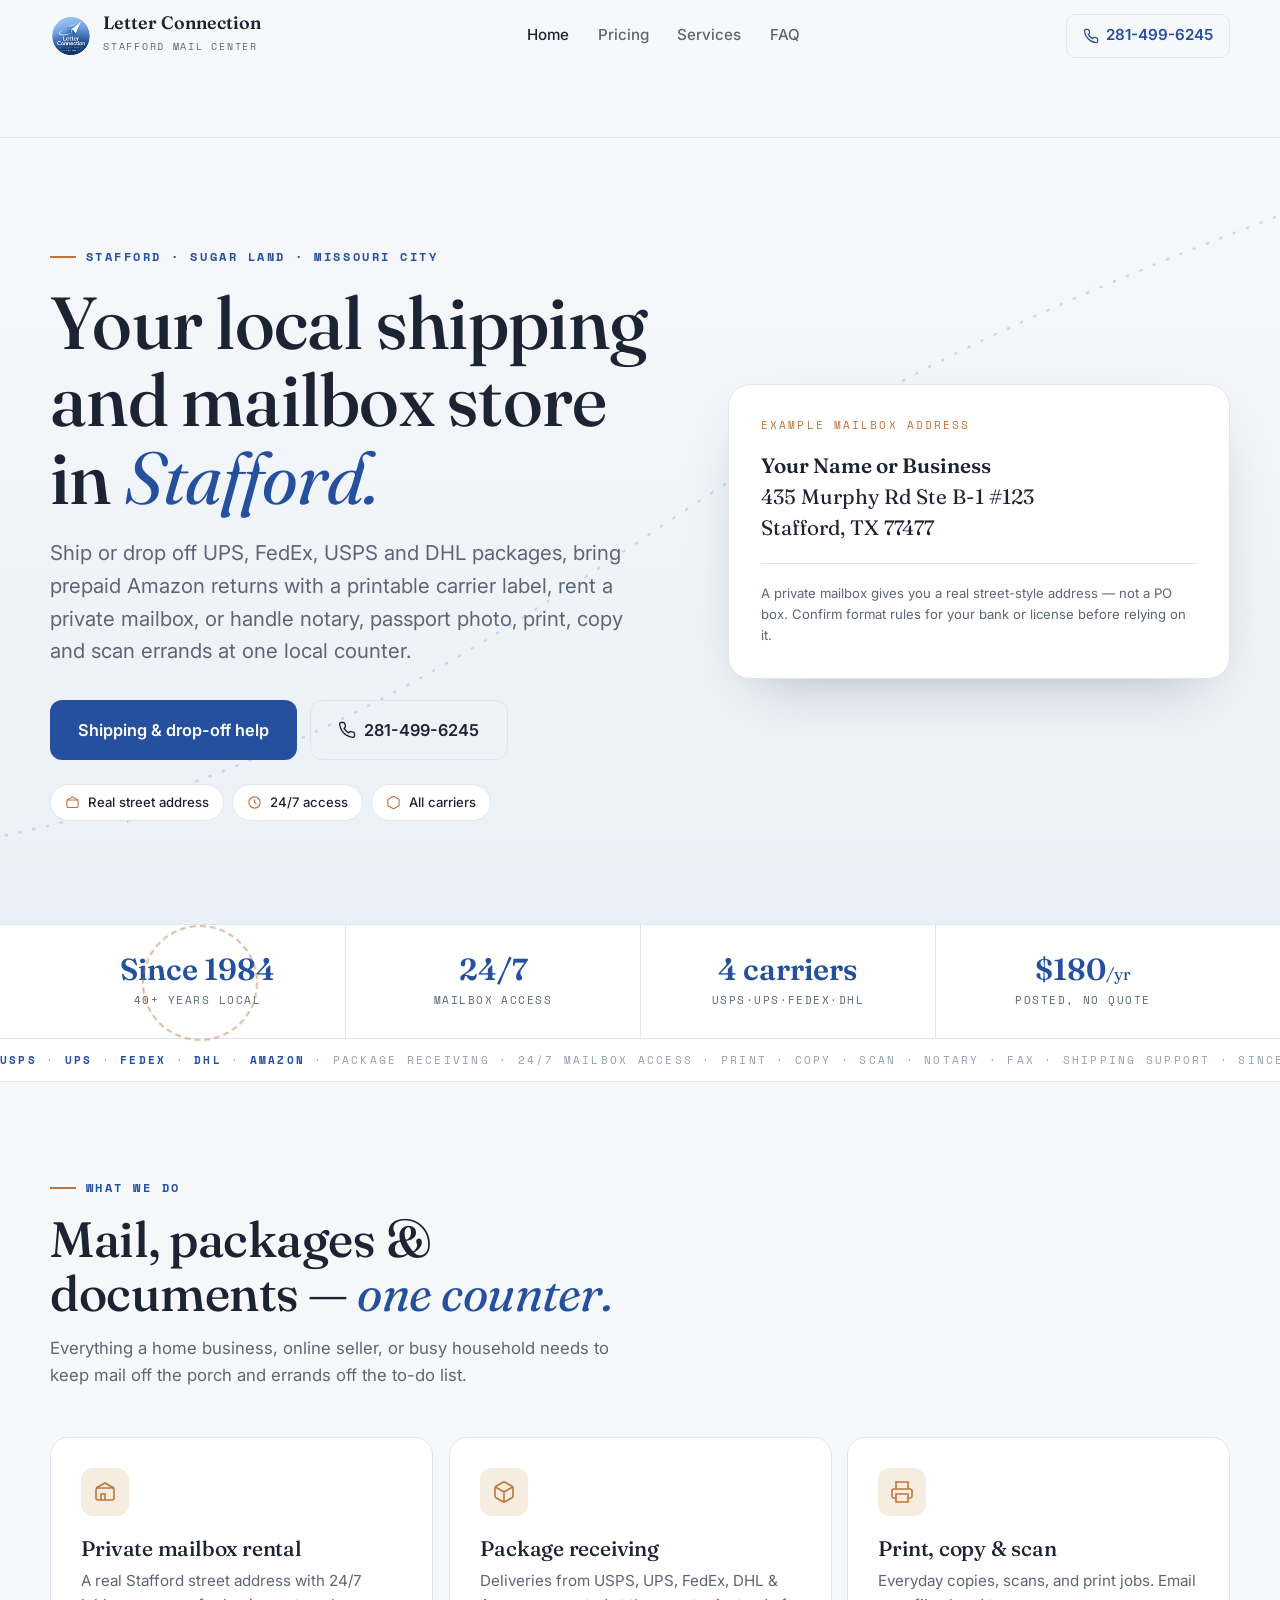
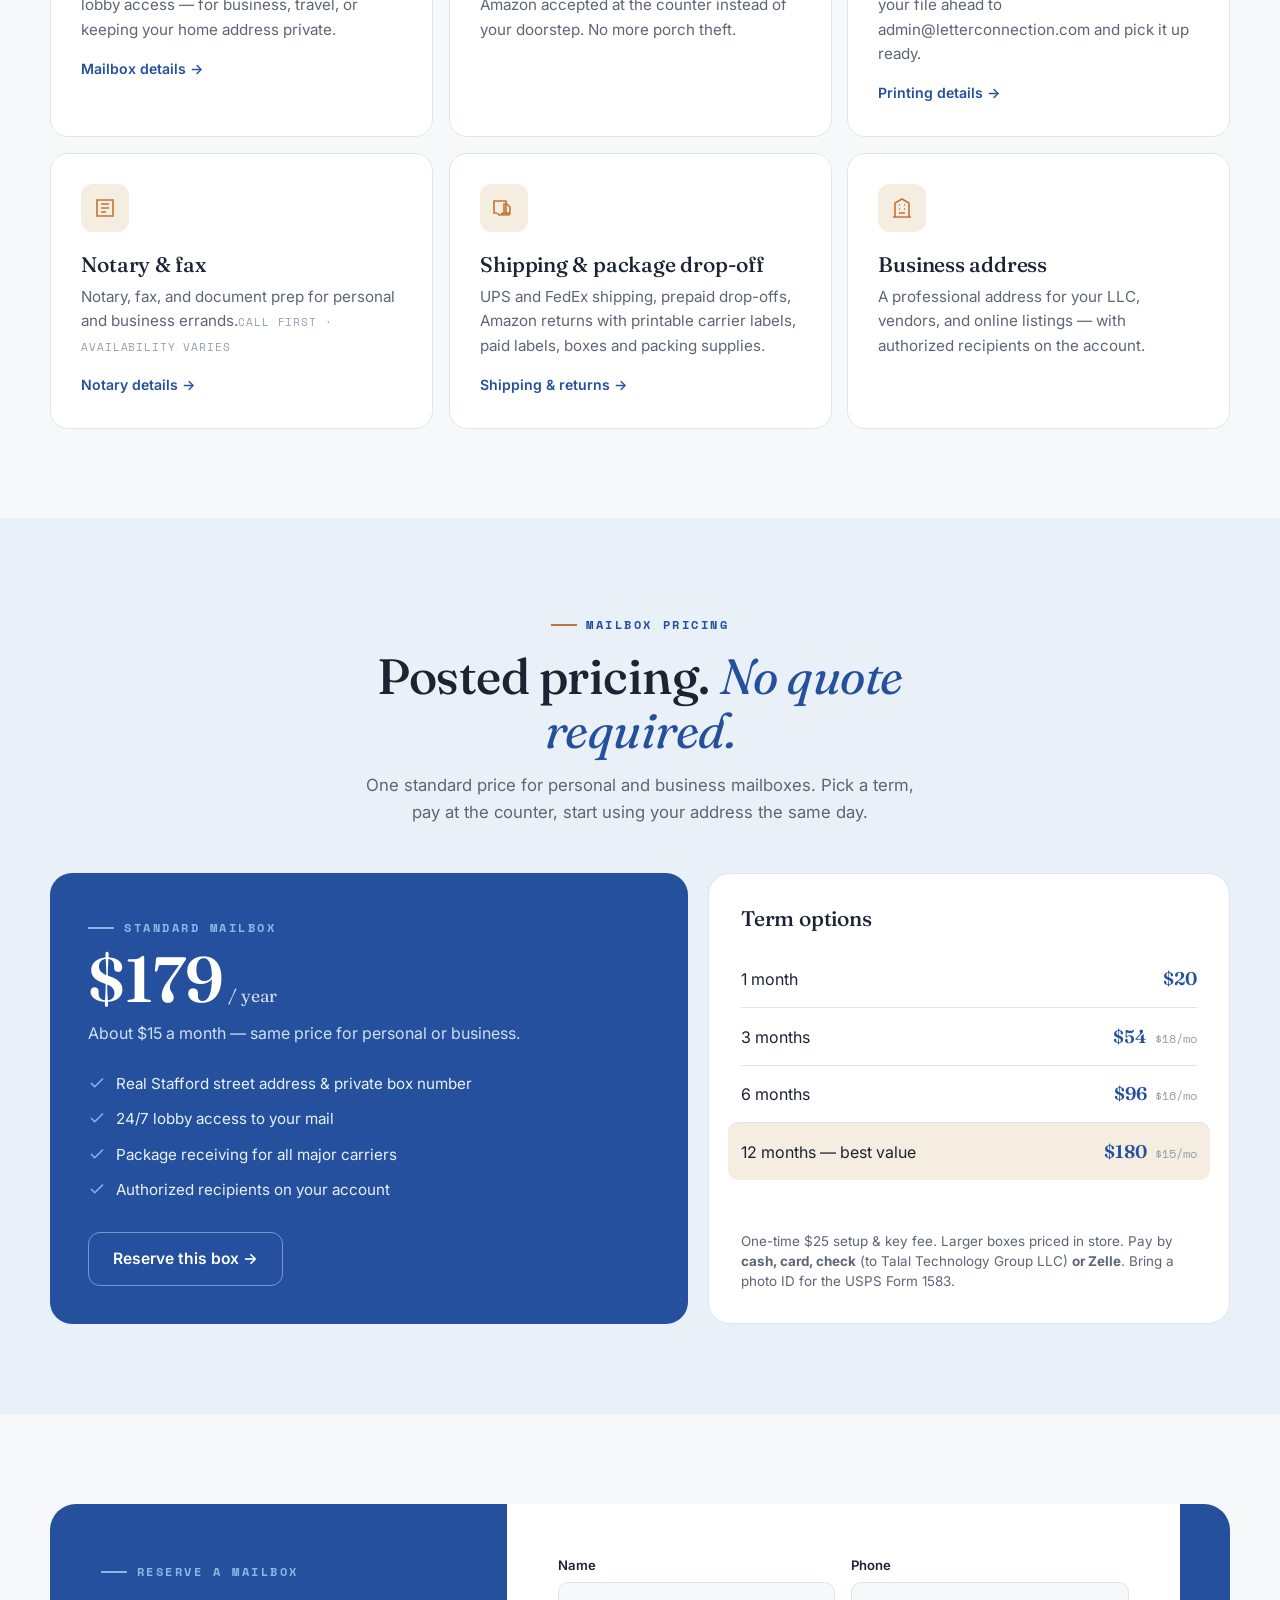
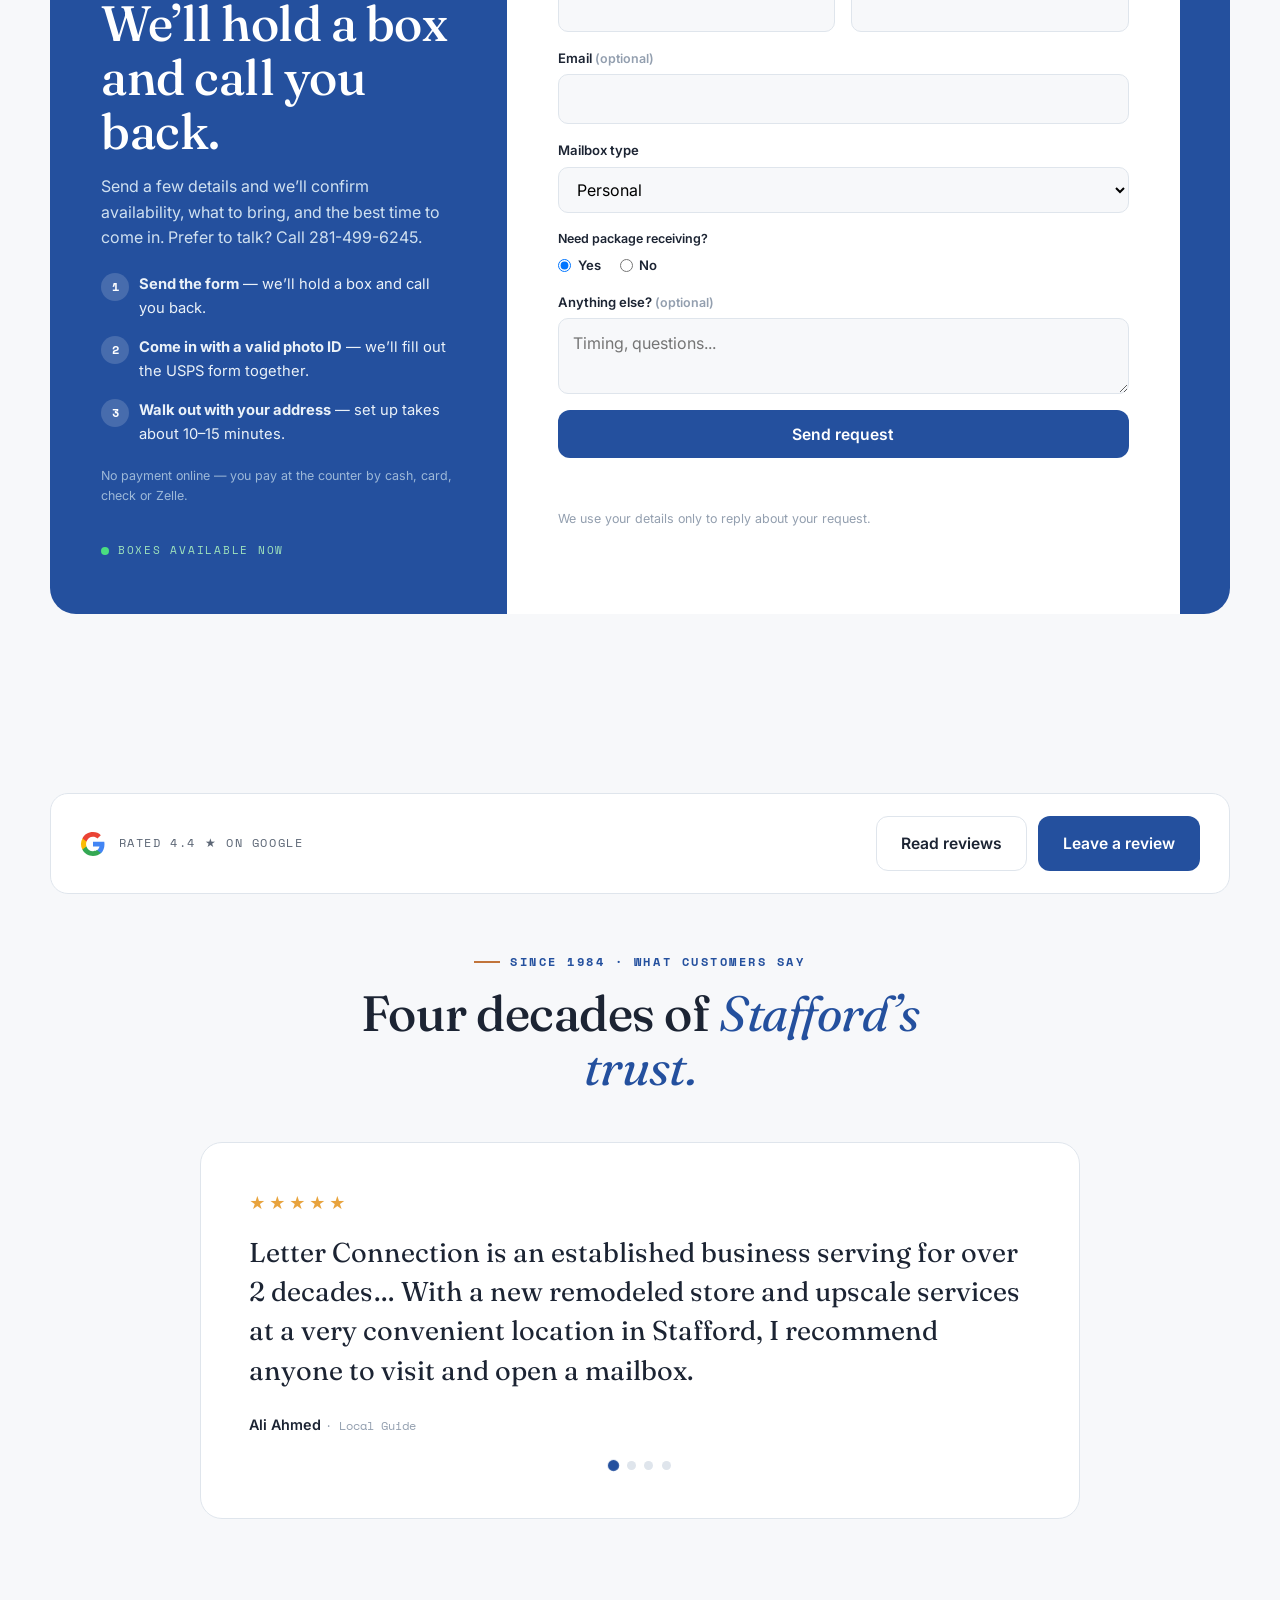
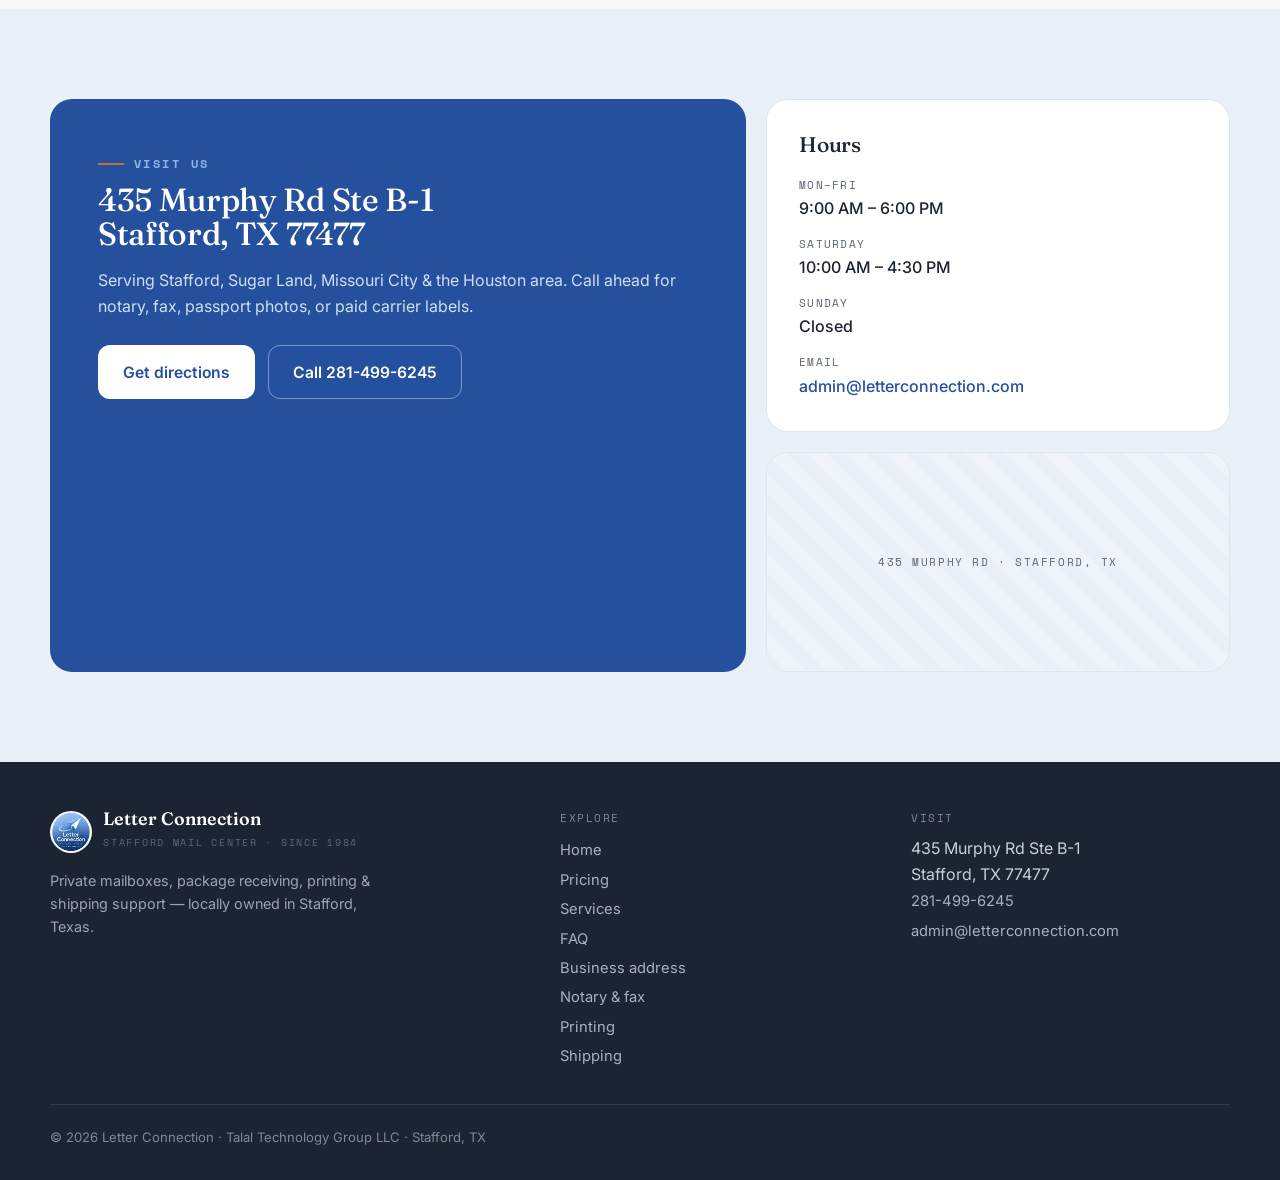
==== index.html @ abe0b429 "Remove storefront photo update at owner request" ====
<!doctype html>
<html lang="en">
<head>
<meta charset="utf-8">
<meta name="viewport" content="width=device-width,initial-scale=1">
<meta name="google-site-verification" content="2L6JPwQiYEAb0Hzy5OHV17wzpYh338WVy15S4_Crhyc">
<title>Shipping Store, Mailboxes, Notary &amp; Printing in Stafford, TX</title>
<meta name="description" content="Letter Connection is Stafford's local shipping and package drop-off store for UPS, FedEx, USPS and DHL, plus Amazon returns with carrier labels, mailboxes, notary, passport photos, printing, copying and scanning.">
<link rel="canonical" href="https://letterconnection.com/">
<link rel="icon" href="data:image/svg+xml,%3Csvg xmlns='http://www.w3.org/2000/svg' viewBox='0 0 48 48'%3E%3Crect width='48' height='48' rx='10' fill='%230F4C81'/%3E%3Cpath d='M12 25l24-9-9 20-4-9-11-2z' fill='%23fff'/%3E%3Cpath d='M23 27l13-11' stroke='%2399C6EB' stroke-width='2' fill='none'/%3E%3C/svg%3E">
<link rel="stylesheet" href="styles.css">
<link rel="stylesheet" href="anim.css">
<script type="application/ld+json">
{"@context":"https://schema.org","@type":"LocalBusiness","@id":"https://letterconnection.com/#business","name":"Letter Connection","alternateName":"Stafford Mail Center","description":"Local Stafford shipping and package drop-off store for UPS, FedEx, USPS and DHL, with prepaid Amazon returns that have carrier labels, private mailboxes, iPostal1, notary, passport photos, printing, copying, scanning and fax.","image":"https://letterconnection.com/assets/logo-badge.png","telephone":"+1-281-499-6245","email":"admin@letterconnection.com","priceRange":"$$","foundingDate":"1984","paymentAccepted":"Cash, Card, Check, Zelle","address":{"@type":"PostalAddress","streetAddress":"435 Murphy Rd Suite B-1","addressLocality":"Stafford","addressRegion":"TX","postalCode":"77477","addressCountry":"US"},"areaServed":["Stafford","Sugar Land","Missouri City","Meadows Place","Houston"],"url":"https://letterconnection.com/","openingHours":["Mo-Fr 09:00-18:00","Sa 10:00-16:30"],"hasMap":"https://www.google.com/maps?cid=6579108284754203653","sameAs":["https://www.google.com/maps?cid=6579108284754203653","https://locations.ups.com/us/en/tx/stafford/authorized-shipping-outlet-298289.html","https://www.yelp.com/biz/letter-connection-stafford-2","https://ipostal1.com/letterconnectiontx"],"knowsAbout":["UPS shipping and package drop-off","FedEx shipping and package drop-off","Amazon returns with printable carrier labels","USPS shipping services","DHL package drop-off","Private mailbox rental","iPostal1 digital mailbox","Notary public","Passport photos","Printing, copying and scanning"]}
</script>
</head>
<body>
<header class="site-head">
  <div class="wrap">
    <a class="brand" href="index.html" aria-label="Letter Connection home">
      <img class="brand-badge" src="assets/logo-badge-small.png" alt="Letter Connection logo">
      <span class="brand-txt"><strong>Letter Connection</strong><span>Stafford Mail Center</span></span>
    </a>
    <nav class="nav">
      <a href="index.html" aria-current="page">Home</a>
      <a href="pricing.html">Pricing</a>
      <a href="services.html">Services</a>
      <a href="faq.html">FAQ</a>
    </nav>
    <a class="head-cta" href="tel:+12814996245"><svg viewBox="0 0 24 24" width="16" height="16" fill="none" stroke="currentColor" stroke-width="1.9"><path d="M22 16.9v3a2 2 0 0 1-2.2 2 19.8 19.8 0 0 1-8.6-3 19.5 19.5 0 0 1-6-6 19.8 19.8 0 0 1-3-8.6A2 2 0 0 1 4.1 2h3a2 2 0 0 1 2 1.7c.1 1 .4 1.9.7 2.8a2 2 0 0 1-.5 2.1L8.1 9.9a16 16 0 0 0 6 6l1.3-1.3a2 2 0 0 1 2.1-.4c.9.3 1.8.6 2.8.7a2 2 0 0 1 1.7 2z"/></svg>281-499-6245</a>
    <button class="burger" aria-label="Menu" data-burger><svg viewBox="0 0 24 24" fill="none" stroke="currentColor" stroke-width="2"><path d="M3 6h18M3 12h18M3 18h18"/></svg></button>
  </div>
  <div class="wrap"><nav class="mnav" data-mnav><a href="index.html">Home</a><a href="pricing.html">Pricing</a><a href="services.html">Services</a><a href="faq.html">FAQ</a><a href="tel:+12814996245">Call 281-499-6245</a></nav></div>
</header>

<section class="hero">
  <div class="wrap">
    <div>
      <span class="eyebrow">Stafford · Sugar Land · Missouri City</span>
      <h1>Your local shipping and mailbox store in <em>Stafford.</em></h1>
      <p class="lead">Ship or drop off UPS, FedEx, USPS and DHL packages, bring prepaid Amazon returns with a printable carrier label, rent a private mailbox, or handle notary, passport photo, print, copy and scan errands at one local counter.</p>
      <div class="hero-actions">
        <a class="btn btn-primary btn-lg" href="shipping.html">Shipping &amp; drop-off help</a>
        <a class="btn btn-ghost btn-lg" href="tel:+12814996245">
          <svg viewBox="0 0 24 24" fill="none" stroke="currentColor" stroke-width="1.8"><path d="M22 16.9v3a2 2 0 0 1-2.2 2 19.8 19.8 0 0 1-8.6-3 19.5 19.5 0 0 1-6-6 19.8 19.8 0 0 1-3-8.6A2 2 0 0 1 4.1 2h3a2 2 0 0 1 2 1.7c.1 1 .4 1.9.7 2.8a2 2 0 0 1-.5 2.1L8.1 9.9a16 16 0 0 0 6 6l1.3-1.3a2 2 0 0 1 2.1-.4c.9.3 1.8.6 2.8.7a2 2 0 0 1 1.7 2z"/></svg>
          281-499-6245</a>
      </div>
      <div class="hero-badges">
        <span class="pill"><svg viewBox="0 0 24 24" fill="none" stroke="currentColor" stroke-width="1.8"><rect x="3" y="8" width="18" height="12" rx="2"/><path d="M3 8l9-5 9 5"/></svg>Real street address</span>
        <span class="pill"><svg viewBox="0 0 24 24" fill="none" stroke="currentColor" stroke-width="1.8"><circle cx="12" cy="12" r="9"/><path d="M12 7v5l3 2"/></svg>24/7 access</span>
        <span class="pill"><svg viewBox="0 0 24 24" fill="none" stroke="currentColor" stroke-width="1.8"><path d="M21 8v8a2 2 0 0 1-1 1.7l-7 4a2 2 0 0 1-2 0l-7-4A2 2 0 0 1 3 16V8a2 2 0 0 1 1-1.7l7-4a2 2 0 0 1 2 0l7 4A2 2 0 0 1 21 8z"/></svg>All carriers</span>
      </div>
    </div>
    <aside class="hero-card">
      <div class="tag">Example mailbox address</div>
      <p class="addr"><b>Your Name or Business</b><br>435 Murphy Rd Ste B-1 #123<br>Stafford, TX 77477</p>
      <p class="fine">A private mailbox gives you a real street-style address — not a PO box. Confirm format rules for your bank or license before relying on it.</p>
    </aside>
  </div>
</section>

<section class="stats">
  <div class="wrap">
    <div class="stat"><b>Since 1984</b><span>40+ years local</span></div>
    <div class="stat"><b>24/7</b><span>Mailbox access</span></div>
    <div class="stat"><b>4 carriers</b><span>USPS·UPS·FedEx·DHL</span></div>
    <div class="stat"><b>$180<small>/yr</small></b><span>Posted, no quote</span></div>
  </div>
</section>

<div class="ticker" aria-hidden="true">
  <div class="ticker-track">
    <span><b>USPS</b> · <b>UPS</b> · <b>FedEx</b> · <b>DHL</b> · <b>Amazon</b> · Package receiving · 24/7 mailbox access · Print · Copy · Scan · Notary · Fax · Shipping support · Since 1984 ·&nbsp;</span>
    <span><b>USPS</b> · <b>UPS</b> · <b>FedEx</b> · <b>DHL</b> · <b>Amazon</b> · Package receiving · 24/7 mailbox access · Print · Copy · Scan · Notary · Fax · Shipping support · Since 1984 ·&nbsp;</span>
    <span><b>USPS</b> · <b>UPS</b> · <b>FedEx</b> · <b>DHL</b> · <b>Amazon</b> · Package receiving · 24/7 mailbox access · Print · Copy · Scan · Notary · Fax · Shipping support · Since 1984 ·&nbsp;</span>
  </div>
</div>

<section class="section">
  <div class="wrap">
    <div class="sec-head">
      <span class="eyebrow">What we do</span>
      <h2>Mail, packages &amp; documents — <em>one counter.</em></h2>
      <p>Everything a home business, online seller, or busy household needs to keep mail off the porch and errands off the to-do list.</p>
    </div>
    <div class="grid g3">
      <article class="card">
        <div class="ico"><svg viewBox="0 0 24 24" fill="none" stroke="currentColor"><rect x="3" y="8" width="18" height="12" rx="2"/><path d="M3 8l9-5 9 5M8 20v-6h4v6"/></svg></div>
        <h3>Private mailbox rental</h3><p>A real Stafford street address with 24/7 lobby access — for business, travel, or keeping your home address private.</p><a class="card-more" href="business-address.html">Mailbox details →</a>
      </article>
      <article class="card">
        <div class="ico"><svg viewBox="0 0 24 24" fill="none" stroke="currentColor"><path d="M21 8v8a2 2 0 0 1-1 1.7l-7 4a2 2 0 0 1-2 0l-7-4A2 2 0 0 1 3 16V8a2 2 0 0 1 1-1.7l7-4a2 2 0 0 1 2 0l7 4A2 2 0 0 1 21 8zM3.3 7 12 12l8.7-5M12 22V12"/></svg></div>
        <h3>Package receiving</h3><p>Deliveries from USPS, UPS, FedEx, DHL &amp; Amazon accepted at the counter instead of your doorstep. No more porch theft.</p>
      </article>
      <article class="card">
        <div class="ico"><svg viewBox="0 0 24 24" fill="none" stroke="currentColor"><path d="M6 9V2h12v7M6 18H4a2 2 0 0 1-2-2v-5a2 2 0 0 1 2-2h16a2 2 0 0 1 2 2v5a2 2 0 0 1-2 2h-2M6 14h12v8H6z"/></svg></div>
        <h3>Print, copy &amp; scan</h3><p>Everyday copies, scans, and print jobs. Email your file ahead to admin@letterconnection.com and pick it up ready.</p><a class="card-more" href="printing.html">Printing details →</a>
      </article>
      <article class="card">
        <div class="ico"><svg viewBox="0 0 24 24" fill="none" stroke="currentColor"><path d="M4 4h16v16H4zM8 8h8M8 12h8M8 16h5"/></svg></div>
        <h3>Notary &amp; fax</h3><p>Notary, fax, and document prep for personal and business errands.<span class="note">Call first · availability varies</span></p><a class="card-more" href="notary.html">Notary details →</a>
      </article>
      <article class="card">
        <div class="ico"><svg viewBox="0 0 24 24" fill="none" stroke="currentColor"><path d="M10 17h4V5H2v12h3m5 0a2 2 0 1 1-4 0m4 0a2 2 0 1 0 4 0m0 0h2a2 2 0 0 0 2-2v-4l-3-3h-3v9M18 17a2 2 0 1 1-4 0"/></svg></div>
        <h3>Shipping &amp; package drop-off</h3><p>UPS and FedEx shipping, prepaid drop-offs, Amazon returns with printable carrier labels, paid labels, boxes and packing supplies.</p><a class="card-more" href="shipping.html">Shipping &amp; returns →</a>
      </article>
      <article class="card">
        <div class="ico"><svg viewBox="0 0 24 24" fill="none" stroke="currentColor"><path d="M3 21h18M5 21V7l7-4 7 4v14M9 9h1m4 0h1M9 13h1m4 0h1M9 17h6"/></svg></div>
        <h3>Business address</h3><p>A professional address for your LLC, vendors, and online listings — with authorized recipients on the account.</p>
      </article>
    </div>
  </div>
</section>

<section class="section" style="background:var(--sand)">
  <div class="wrap">
    <div class="sec-head center">
      <span class="eyebrow">Mailbox pricing</span>
      <h2>Posted pricing. <em>No quote required.</em></h2>
      <p>One standard price for personal and business mailboxes. Pick a term, pay at the counter, start using your address the same day.</p>
    </div>
    <div class="price-wrap">
      <div class="price-card">
        <span class="eyebrow">Standard mailbox</span>
        <div class="price-big">$180<small> / year</small></div>
        <p class="price-sub">About $15 a month — same price for personal or business.</p>
        <ul class="price-list">
          <li><svg viewBox="0 0 24 24" fill="none" stroke="currentColor" stroke-width="2"><path d="M20 6 9 17l-5-5"/></svg>Real Stafford street address &amp; private box number</li>
          <li><svg viewBox="0 0 24 24" fill="none" stroke="currentColor" stroke-width="2"><path d="M20 6 9 17l-5-5"/></svg>24/7 lobby access to your mail</li>
          <li><svg viewBox="0 0 24 24" fill="none" stroke="currentColor" stroke-width="2"><path d="M20 6 9 17l-5-5"/></svg>Package receiving for all major carriers</li>
          <li><svg viewBox="0 0 24 24" fill="none" stroke="currentColor" stroke-width="2"><path d="M20 6 9 17l-5-5"/></svg>Authorized recipients on your account</li>
        </ul>
        <a class="btn btn-ghost" style="border-color:rgba(255,255,255,.4);color:#fff" href="#reserve">Reserve this box →</a>
      </div>
      <div class="terms">
        <h3>Term options</h3>
        <div class="term-row"><span>1 month</span><span><span class="amt">$20</span></span></div>
        <div class="term-row"><span>3 months</span><span><span class="amt">$54</span><span class="mo">$18/mo</span></span></div>
        <div class="term-row"><span>6 months</span><span><span class="amt">$96</span><span class="mo">$16/mo</span></span></div>
        <div class="term-row"><span>12 months — best value</span><span><span class="amt">$180</span><span class="mo">$15/mo</span></span></div>
        <p class="term-note">One-time $25 setup &amp; key fee. Larger boxes priced in store. Pay by <b>cash, card, check</b> (to Talal Technology Group LLC) <b>or Zelle</b>. Bring a photo ID for the USPS Form 1583.</p>
      </div>
    </div>
  </div>
</section>

<section class="section" id="reserve">
  <div class="wrap">
    <div class="reserve">
      <div class="reserve-info">
        <span class="eyebrow">Reserve a mailbox</span>
        <h2>We&rsquo;ll hold a box and call you back.</h2>
        <p>Send a few details and we&rsquo;ll confirm availability, what to bring, and the best time to come in. Prefer to talk? Call 281-499-6245.</p>
        <ol class="steps">
          <li><span><b>Send the form</b> — we&rsquo;ll hold a box and call you back.</span></li>
          <li><span><b>Come in with a valid photo ID</b> — we&rsquo;ll fill out the USPS form together.</span></li>
          <li><span><b>Walk out with your address</b> — set up takes about 10–15 minutes.</span></li>
        </ol>
        <p class="fine" style="margin-top:1.2rem;color:#9db8d8">No payment online — you pay at the counter by cash, card, check or Zelle.</p>
        <span class="avail"><i></i>Boxes available now</span>
      </div>
      <form class="reserve-form" action="https://api.web3forms.com/submit" method="POST" data-form>
        <input type="hidden" name="access_key" value="75aa2198-6d1e-4782-9a56-506299caa8a6">
        <input type="hidden" name="subject" value="New mailbox lead — letterconnection.com">
        <input type="hidden" name="from_name" value="Letter Connection website">
        <input type="checkbox" name="botcheck" class="hp" tabindex="-1" autocomplete="off">
        <div class="row2">
          <div class="field"><label for="n">Name</label><input id="n" name="name" required autocomplete="name"></div>
          <div class="field"><label for="p">Phone</label><input id="p" name="phone" type="tel" required autocomplete="tel"></div>
        </div>
        <div class="field"><label for="e">Email <span class="fine">(optional)</span></label><input id="e" name="email" type="email" autocomplete="email"></div>
        <div class="field"><label for="mt">Mailbox type</label><select id="mt" name="mailbox_type"><option>Personal</option><option>Business</option><option>Not sure yet</option></select></div>
        <div class="field"><span class="fine" style="font-weight:600;color:var(--ink)">Need package receiving?</span>
          <div class="radio-row"><label><input type="radio" name="package_receiving" value="Yes" checked> Yes</label><label><input type="radio" name="package_receiving" value="No"> No</label></div></div>
        <div class="field"><label for="m">Anything else? <span class="fine">(optional)</span></label><textarea id="m" name="message" rows="2" placeholder="Timing, questions..."></textarea></div>
        <button class="btn btn-primary" type="submit">Send request</button>
        <p class="form-status" data-status role="status" aria-live="polite"></p>
        <p class="fine">We use your details only to reply about your request.</p>
      </form>
    </div>
  </div>
</section>

<section class="section">
  <div class="wrap">
    <div class="rband">
      <div class="g"><svg viewBox="0 0 24 24" width="26" height="26"><path fill="#4285F4" d="M22.6 12.2c0-.8-.1-1.6-.2-2.3H12v4.4h6c-.3 1.4-1 2.6-2.3 3.4v2.8h3.7c2.1-2 3.2-4.9 3.2-8.3z"/><path fill="#34A853" d="M12 23c3 0 5.5-1 7.3-2.7l-3.7-2.8c-1 .7-2.3 1.1-3.6 1.1-2.8 0-5.1-1.9-6-4.4H2.2v2.9C4 20.9 7.7 23 12 23z"/><path fill="#FBBC05" d="M6 14.2a6.6 6.6 0 0 1 0-4.4V6.9H2.2a11 11 0 0 0 0 10.2L6 14.2z"/><path fill="#EA4335" d="M12 5.4c1.6 0 3 .5 4.1 1.6l3.1-3.1C17.5 2.1 15 1 12 1 7.7 1 4 3.1 2.2 6.9L6 9.8c.9-2.5 3.2-4.4 6-4.4z"/></svg><span class="glabel">Rated 4.4 ★ on Google</span></div>
      <div class="acts"><a class="btn btn-ghost" href="https://www.google.com/maps?cid=6579108284754203653" target="_blank" rel="noopener">Read reviews</a><a class="btn btn-primary" href="https://g.page/r/CQWUmpsgsE1bEBM/review" target="_blank" rel="noopener">Leave a review</a></div>
    </div>
    <div class="sec-head center" style="margin-top:3.2rem">
      <span class="eyebrow">Since 1984 · what customers say</span>
      <h2>Four decades of <em>Stafford&rsquo;s trust.</em></h2>
    </div>
    <div class="tspot" data-tspot>
      <div class="tspot-stage">
        <figure class="tslide is-active"><div class="stars">★★★★★</div><blockquote>Letter Connection is an established business serving for over 2 decades… With a new remodeled store and upscale services at a very convenient location in Stafford, I recommend anyone to visit and open a mailbox.</blockquote><figcaption><b>Ali Ahmed</b> <span>· Local Guide</span></figcaption></figure>
        <figure class="tslide"><div class="stars">★★★★★</div><blockquote>Stopped in on a Saturday and I needed something delivered overnight. They made sure my package was sent off to arrive on time. My taxes made it!!! Verified business with honor and integrity!!!</blockquote><figcaption><b>Daniel Padilla</b> <span>· Google review</span></figcaption></figure>
        <figure class="tslide"><div class="stars">★★★★★</div><blockquote>One stop shop. You can get all your shipping, copies, and faxes done in one place. Highly recommend this place if you need to rent a mailbox as well.</blockquote><figcaption><b>Deanna Orellana</b> <span>· Local Guide</span></figcaption></figure>
        <figure class="tslide"><div class="stars">★★★★★</div><blockquote>Very professional, reasonable and prompt service.</blockquote><figcaption><b>Shaheen Vora</b> <span>· Local Guide</span></figcaption></figure>
      </div>
      <div class="tspot-nav" role="tablist" aria-label="Customer reviews">
        <button class="is-active" aria-label="Review 1"></button>
        <button aria-label="Review 2"></button>
        <button aria-label="Review 3"></button>
        <button aria-label="Review 4"></button>
      </div>
    </div>
  </div>
</section>

<section class="section" style="background:var(--sand)" id="visit">
  <div class="wrap">
    <div class="visit-grid">
      <div class="visit-card">
        <span class="eyebrow" style="color:var(--sky)">Visit us</span>
        <h2>435 Murphy Rd Ste B-1<br>Stafford, TX 77477</h2>
        <p>Serving Stafford, Sugar Land, Missouri City &amp; the Houston area. Call ahead for notary, fax, passport photos, or paid carrier labels.</p>
        <div class="hero-actions">
          <a class="btn" style="background:#fff;color:var(--navy)" href="https://www.google.com/maps/search/?api=1&query=435+Murphy+Rd+Ste+B-1+Stafford+TX+77477" target="_blank" rel="noopener">Get directions</a>
          <a class="btn btn-ghost" style="border-color:rgba(255,255,255,.4);color:#fff" href="tel:+12814996245">Call 281-499-6245</a>
        </div>
      </div>
      <div class="hours">
        <h3 style="font-family:var(--serif);margin-bottom:1.2rem">Hours</h3>
        <dl>
          <div><dt>Mon–Fri</dt><dd>9:00 AM – 6:00 PM</dd></div>
          <div><dt>Saturday</dt><dd>10:00 AM – 4:30 PM</dd></div>
          <div><dt>Sunday</dt><dd>Closed</dd></div>
          <div><dt>Email</dt><dd><a href="mailto:admin@letterconnection.com" style="color:var(--navy)">admin@letterconnection.com</a></dd></div>
        </dl>
      </div>
      <div class="map-card">
        <div class="map-fallback" aria-hidden="true">
          <p>435 Murphy Rd · Stafford, TX</p>
        </div>
        <iframe src="https://www.google.com/maps?q=Letter+Connection,+435+Murphy+Rd+Ste+B-1,+Stafford,+TX+77477&output=embed" loading="lazy" title="Map to Letter Connection, 435 Murphy Rd Ste B-1, Stafford TX" referrerpolicy="no-referrer-when-downgrade" allowfullscreen></iframe>
      </div>
    </div>
  </div>
</section>

<footer class="site-foot">
  <div class="wrap">
    <div>
      <div class="brand" style="margin-bottom:1rem">
        <img class="brand-badge" src="assets/logo-badge-small.png" alt="Letter Connection logo">
        <span class="brand-txt"><strong>Letter Connection</strong><span>Stafford Mail Center · Since 1984</span></span>
      </div>
      <p style="max-width:22rem;font-size:.9rem;color:#9AA4B2">Private mailboxes, package receiving, printing &amp; shipping support — locally owned in Stafford, Texas.</p>
    </div>
    <div><div class="foot-h">Explore</div><a href="index.html">Home</a><br><a href="pricing.html">Pricing</a><br><a href="services.html">Services</a><br><a href="faq.html">FAQ</a><br><a href="business-address.html">Business address</a><br><a href="notary.html">Notary &amp; fax</a><br><a href="printing.html">Printing</a><br><a href="shipping.html">Shipping</a></div>
    <div><div class="foot-h">Visit</div>435 Murphy Rd Ste B-1<br>Stafford, TX 77477<br><a href="tel:+12814996245">281-499-6245</a><br><a href="mailto:admin@letterconnection.com">admin@letterconnection.com</a></div>
  </div>
  <div class="wrap foot-bottom">© <span id="yr"></span> Letter Connection · Talal Technology Group LLC · Stafford, TX</div>
</footer>

<nav class="mobar" aria-label="Quick actions">
  <a href="tel:+12814996245"><svg viewBox="0 0 24 24" fill="none" stroke="currentColor" stroke-width="1.9"><path d="M22 16.9v3a2 2 0 0 1-2.2 2 19.8 19.8 0 0 1-8.6-3 19.5 19.5 0 0 1-6-6 19.8 19.8 0 0 1-3-8.6A2 2 0 0 1 4.1 2h3a2 2 0 0 1 2 1.7c.1 1 .4 1.9.7 2.8a2 2 0 0 1-.5 2.1L8.1 9.9a16 16 0 0 0 6 6l1.3-1.3a2 2 0 0 1 2.1-.4c.9.3 1.8.6 2.8.7a2 2 0 0 1 1.7 2z"/></svg>Call</a>
  <a class="pri" href="#reserve"><svg viewBox="0 0 24 24" fill="none" stroke="currentColor" stroke-width="1.9"><rect x="3" y="5" width="18" height="14" rx="2"/><path d="m3 7 9 6 9-6"/></svg>Reserve</a>
  <a href="https://www.google.com/maps/search/?api=1&query=435+Murphy+Rd+Ste+B-1+Stafford+TX+77477" target="_blank" rel="noopener"><svg viewBox="0 0 24 24" fill="none" stroke="currentColor" stroke-width="1.9"><path d="M21 10c0 6-9 12-9 12s-9-6-9-12a9 9 0 0 1 18 0z"/><circle cx="12" cy="10" r="3"/></svg>Directions</a>
</nav>
<script src="app.js"></script>
<script src="anim.js"></script>
</body>
</html>
---- styles.css ----
/* Letter Connection — warm editorial design system */
@import url('https://fonts.googleapis.com/css2?family=Fraunces:ital,opsz,wght@0,9..144,400..600;1,9..144,400..500&family=Inter:wght@400;500;600;700&family=Space+Mono:wght@400;700&display=swap');

:root{
  /* palette derived from the Letter Connection logo blues + one warm accent */
  --bone:#F7F8FA; --paper:#FFFFFF; --sand:#EAF0F7;
  --ink:#1C2433; --muted:#5C6675; --faint:#939FAF; --line:#DFE5EC;
  --navy:#24509E; --navy-ink:#183C7C; --navy-soft:#E8EFF9; --sky:#8FB4E6;
  --terra:#C1743A; --terra-soft:#F6EDE1;
  --shadow:0 24px 60px -30px rgba(20,35,60,.35);
  --sans:'Inter',-apple-system,BlinkMacSystemFont,'Segoe UI',sans-serif;
  --serif:'Fraunces',Georgia,'Times New Roman',serif;
  --mono:'Space Mono',ui-monospace,'SF Mono',Menlo,monospace;
}
*{margin:0;padding:0;box-sizing:border-box}
html{scroll-behavior:smooth;-webkit-text-size-adjust:100%;scroll-padding-top:84px}
body{font-family:var(--sans);background:var(--bone);color:var(--ink);line-height:1.6;font-size:16px;-webkit-font-smoothing:antialiased}
img,svg{display:block;max-width:100%}
a{color:inherit;text-decoration:none}

.wrap{width:min(1180px,calc(100% - 40px));margin-inline:auto}
.eyebrow{font-family:var(--mono);font-size:.72rem;font-weight:700;letter-spacing:.22em;text-transform:uppercase;color:var(--navy);display:inline-flex;align-items:center;gap:.6rem}
.eyebrow::before{content:"";width:26px;height:2px;background:var(--terra)}
h1,h2,h3{font-family:var(--serif);font-weight:500;line-height:1.05;letter-spacing:-.01em;color:var(--ink)}
h1{font-size:clamp(2.6rem,6vw,4.6rem)}
h1 em,h2 em{font-style:italic;font-weight:400;color:var(--navy)}
h2{font-size:clamp(2rem,4vw,3.1rem);line-height:1.08}
h3{font-size:1.32rem;line-height:1.2}
.lead{font-size:clamp(1.05rem,1.6vw,1.28rem);color:var(--muted);line-height:1.6;max-width:34em}
.section{padding:clamp(56px,7vw,96px) 0}
.center{text-align:center}
.divider{border:0;border-top:1px solid var(--line)}

/* buttons */
.btn{display:inline-flex;align-items:center;justify-content:center;gap:.5rem;font-family:var(--sans);font-weight:600;font-size:.98rem;padding:.85rem 1.5rem;border-radius:12px;border:1.5px solid transparent;cursor:pointer;transition:.2s ease;white-space:nowrap}
.btn-primary{background:var(--navy);color:#fff}
.btn-primary:hover{background:var(--navy-ink);transform:translateY(-1px)}
.btn-ghost{background:transparent;border-color:var(--line);color:var(--ink)}
.btn-ghost:hover{border-color:var(--ink)}
.btn svg{width:18px;height:18px}
.btn-lg{padding:1rem 1.7rem;font-size:1.02rem}

/* header */
.site-head{position:sticky;top:0;z-index:60;background:rgba(247,248,250,.82);backdrop-filter:blur(14px);border-bottom:1px solid var(--line);transition:box-shadow .35s ease}
.site-head.scrolled{box-shadow:0 10px 34px -20px rgba(20,35,60,.35)}
.site-head .wrap{transition:min-height .3s ease}
.site-head.scrolled .wrap{min-height:56px;padding:.45rem 0}
.site-head .wrap{display:flex;align-items:center;justify-content:space-between;gap:1.5rem;padding:.85rem 0;min-height:66px}
.brand{display:flex;align-items:center;gap:.7rem}
.brand-badge{width:42px;height:42px;flex:none;border-radius:50%}
.brand-txt strong{font-family:var(--serif);font-weight:600;font-size:1.12rem;display:block;line-height:1;white-space:nowrap}
.brand-txt span{font-family:var(--mono);font-size:.6rem;letter-spacing:.18em;text-transform:uppercase;color:var(--muted)}
.nav{display:flex;align-items:center;gap:1.8rem}
.nav a{font-size:.95rem;font-weight:500;color:var(--muted);transition:color .2s}
.nav a:hover,.nav a[aria-current]{color:var(--ink)}
.head-cta{display:inline-flex;align-items:center;gap:.45rem;font-weight:600;font-size:.95rem;color:var(--navy);border:1.5px solid var(--line);padding:.55rem 1rem;border-radius:10px;transition:.2s}
.head-cta:hover{border-color:var(--navy);background:var(--navy-soft)}
.burger{display:none;background:none;border:0;cursor:pointer;padding:.4rem}

/* hero */
.hero{position:relative;overflow:hidden;background:linear-gradient(180deg,var(--bone),var(--sand))}
.hero .wrap{position:relative;z-index:1}
.flight{position:absolute;inset:0;pointer-events:none;z-index:0}
.flight svg{width:100%;height:100%}
.flight-line{stroke:var(--sky);stroke-width:1.6;stroke-dasharray:3 10;fill:none;opacity:.45}
.flight-plane path{fill:var(--navy);opacity:.4}
.hero .wrap{display:grid;grid-template-columns:1.1fr .9fr;gap:clamp(32px,5vw,72px);align-items:center;padding:clamp(56px,8vw,104px) 0}
.hero h1{margin:1.1rem 0 1.3rem}
.hero .lead{margin-bottom:2rem}
.hero-actions{display:flex;flex-wrap:wrap;gap:.8rem}
.hero-note{margin-top:1.4rem;font-size:.86rem;color:var(--faint);display:flex;align-items:center;gap:.5rem}
.hero-card{background:var(--paper);border:1px solid var(--line);border-radius:22px;padding:2rem;box-shadow:var(--shadow)}
.hero-card .tag{font-family:var(--mono);font-size:.66rem;letter-spacing:.2em;text-transform:uppercase;color:var(--terra);margin-bottom:1rem}
.hero-card .addr{font-family:var(--serif);font-size:1.3rem;line-height:1.5;color:var(--ink)}
.hero-card .addr b{font-weight:600}
.hero-card .fine{margin-top:1.2rem;padding-top:1.2rem;border-top:1px solid var(--line);font-size:.82rem;color:var(--muted)}
.hero-badges{display:flex;flex-wrap:wrap;gap:.5rem;margin-top:1.5rem}
.pill{display:inline-flex;align-items:center;gap:.45rem;background:var(--paper);border:1px solid var(--line);border-radius:999px;padding:.45rem .9rem;font-size:.82rem;font-weight:500;color:var(--ink)}
.pill svg{width:15px;height:15px;color:var(--terra)}

/* stats bar */
.stats{border-top:1px solid var(--line);border-bottom:1px solid var(--line);background:var(--paper)}
.stats .wrap{display:grid;grid-template-columns:repeat(4,1fr)}
.stat{padding:1.8rem 1rem;text-align:center}
.stat+.stat{border-left:1px solid var(--line)}
.stat b{font-family:var(--serif);font-size:1.9rem;font-weight:600;color:var(--navy);display:block;line-height:1}
.stat b small{font-size:1.05rem;font-weight:400}
.stat span{font-family:var(--mono);font-size:.66rem;letter-spacing:.14em;text-transform:uppercase;color:var(--muted);margin-top:.5rem;display:block}

/* carrier ticker */
.ticker{overflow:hidden;background:var(--paper);border-bottom:1px solid var(--line);padding:.75rem 0}
.ticker-track{display:flex;width:max-content;white-space:nowrap;font-family:var(--mono);font-size:.7rem;letter-spacing:.2em;text-transform:uppercase;color:var(--faint)}
.ticker-track b{color:var(--navy);font-weight:700}
.ticker-track > span{padding-right:2.4rem}

/* section heading */
.sec-head{max-width:36rem;margin-bottom:3rem}
.sec-head.center{margin-inline:auto;text-align:center}
.sec-head .eyebrow{margin-bottom:1rem}
.sec-head h2{margin-bottom:.9rem}
.sec-head p{color:var(--muted);font-size:1.05rem}

/* services / feature grid with icons */
.grid{display:grid;gap:16px}
.g3{grid-template-columns:repeat(3,1fr)}
.g2{grid-template-columns:repeat(2,1fr)}
.card{background:var(--paper);border:1px solid var(--line);border-radius:18px;padding:1.9rem;transition:.25s ease}
.card:hover{border-color:#c6d0dd;transform:translateY(-3px);box-shadow:0 20px 44px -26px rgba(20,35,60,.3)}
.ico{width:48px;height:48px;border-radius:12px;display:grid;place-items:center;background:var(--terra-soft);color:var(--terra);margin-bottom:1.2rem}
.ico svg{width:24px;height:24px;stroke-width:1.6}
.card h3{margin-bottom:.5rem}
.card p{color:var(--muted);font-size:.95rem}
.card .note{margin-top:.8rem;font-family:var(--mono);font-size:.66rem;letter-spacing:.08em;text-transform:uppercase;color:var(--faint)}
.card-more{margin-top:1rem;display:inline-block;font-weight:600;font-size:.88rem;color:var(--navy)}
.card-more:hover{color:var(--navy-ink)}

/* numbered steps */
.steps{list-style:none;display:grid;gap:1rem;counter-reset:s;padding:0}
.steps li{display:flex;gap:.85rem;align-items:flex-start;font-size:.94rem}
.steps li::before{counter-increment:s;content:counter(s);flex:none;width:28px;height:28px;border-radius:50%;background:var(--navy-soft);color:var(--navy);display:grid;place-items:center;font-family:var(--mono);font-size:.74rem;font-weight:700}
.reserve-info .steps li{color:#eaf1f8}
.reserve-info .steps li::before{background:rgba(255,255,255,.16);color:#fff}

/* availability badge */
.avail{display:inline-flex;align-items:center;gap:.55rem;font-family:var(--mono);font-size:.68rem;letter-spacing:.16em;text-transform:uppercase;color:#9FE3BC;margin-top:.9rem}
.avail i{width:8px;height:8px;border-radius:50%;background:#4ADE80;animation:lc-blink 2.4s ease infinite}
@keyframes lc-blink{50%{opacity:.35}}

/* pricing */
.price-wrap{display:grid;grid-template-columns:1.1fr .9fr;gap:20px;align-items:stretch}
.price-card{background:var(--navy);color:#fff;border-radius:22px;padding:2.4rem;position:relative;overflow:hidden}
.price-card .eyebrow{color:var(--sky)}
.price-card .eyebrow::before{background:var(--sky)}
.price-big{font-family:var(--serif);font-size:4rem;font-weight:600;line-height:1;margin:.6rem 0}
.price-big small{font-size:1.1rem;font-weight:400;opacity:.8}
.price-sub{color:#cfe0f0;margin-bottom:1.6rem}
.price-list{list-style:none;display:grid;gap:.7rem;margin-bottom:1.8rem}
.price-list li{display:flex;gap:.6rem;align-items:flex-start;font-size:.95rem;color:#eaf1f8}
.price-list svg{width:18px;height:18px;color:var(--sky);flex:none;margin-top:2px}
.terms{background:var(--paper);border:1px solid var(--line);border-radius:22px;padding:2rem;display:flex;flex-direction:column}
.terms h3{margin-bottom:1.2rem}
.term-row{display:flex;justify-content:space-between;align-items:baseline;padding:.85rem 0;border-top:1px solid var(--line)}
.term-row > span:first-child{white-space:nowrap}
.term-row .amt{white-space:nowrap}
.term-row:first-of-type{border-top:0}
.term-row .amt{font-family:var(--serif);font-weight:600;font-size:1.15rem;color:var(--navy)}
.term-row .mo{font-family:var(--mono);font-size:.72rem;color:var(--faint);margin-left:.5rem}
.term-note{margin-top:auto;padding-top:1.2rem;font-size:.84rem;color:var(--muted);line-height:1.5}

/* reviews band + testimonials */
.rband{background:var(--paper);border:1px solid var(--line);border-radius:18px;padding:1.4rem 1.8rem;display:flex;flex-wrap:wrap;align-items:center;justify-content:space-between;gap:1rem}
.rband .g{display:flex;align-items:center;gap:.8rem}
.rband .stars{color:#E8A33D;letter-spacing:2px}
.rband .glabel{font-family:var(--mono);font-size:.72rem;letter-spacing:.14em;text-transform:uppercase;color:var(--muted)}
.rband .acts{display:flex;gap:.7rem;flex-wrap:wrap}
.tgrid{display:grid;grid-template-columns:repeat(4,1fr);gap:16px}
.tcard{background:var(--paper);border:1px solid var(--line);border-radius:18px;padding:1.6rem;display:flex;flex-direction:column}
.tcard .stars{color:#E8A33D;letter-spacing:2px;font-size:.9rem;margin-bottom:.8rem}
.tcard blockquote{font-size:.95rem;color:var(--ink);line-height:1.55;flex:1}
.tcard .who{margin-top:1.1rem;padding-top:.9rem;border-top:1px solid var(--line);font-size:.82rem}
.tcard .who b{font-weight:600}
.tcard .who span{color:var(--faint);font-family:var(--mono);font-size:.68rem}

/* testimonial spotlight */
.tspot{background:var(--paper);border:1px solid var(--line);border-radius:22px;padding:clamp(2rem,4vw,3rem);max-width:880px;margin-inline:auto}
.tspot-stage{display:grid}
.tslide{grid-area:1/1;opacity:0;visibility:hidden;transition:opacity .3s ease,visibility .3s}
.tslide.is-active{opacity:1;visibility:visible}
.tslide.is-active blockquote{animation:lc-slidein .5s cubic-bezier(.22,1,.36,1) both}
.tslide.is-active .stars{animation:lc-slidein .4s cubic-bezier(.22,1,.36,1) both}
.tslide.is-active figcaption{animation:lc-slidein .45s cubic-bezier(.22,1,.36,1) .1s both}
@keyframes lc-slidein{from{opacity:0;transform:translateX(34px)}to{opacity:1;transform:none}}
.tslide .stars{color:#E8A33D;letter-spacing:3px;margin-bottom:1rem}
.tslide blockquote{font-family:var(--serif);font-size:clamp(1.25rem,2.3vw,1.7rem);line-height:1.45;color:var(--ink)}
.tslide figcaption{margin-top:1.4rem;font-size:.9rem}
.tslide figcaption b{font-weight:600}
.tslide figcaption span{color:var(--faint);font-family:var(--mono);font-size:.72rem}
.tspot-nav{display:flex;gap:.55rem;justify-content:center;margin-top:1.6rem}
.tspot-nav button{width:9px;height:9px;border-radius:50%;border:0;padding:0;background:var(--line);cursor:pointer;transition:.25s ease}
.tspot-nav button.is-active{background:var(--navy);transform:scale(1.25)}

/* form */
.reserve{background:var(--navy);color:#fff;border-radius:26px;overflow:hidden;display:grid;grid-template-columns:.9fr 1.1fr}
.reserve-info{padding:clamp(2rem,4vw,3.2rem)}
.reserve-info .eyebrow{color:var(--sky)}.reserve-info .eyebrow::before{background:var(--sky)}
.reserve-info h2{color:#fff;margin:1rem 0}
.reserve-info p{color:#cfe0f0;margin-bottom:1.4rem}
.reserve-info ul{list-style:none;display:grid;gap:.7rem}
.reserve-info li{display:flex;gap:.6rem;font-size:.92rem;color:#eaf1f8}
.reserve-info li svg{width:18px;height:18px;color:var(--sky);flex:none;margin-top:2px}
.reserve-form{position:relative;background:var(--paper);color:var(--ink);padding:clamp(2rem,4vw,3.2rem);display:grid;gap:1rem;align-content:start}
.field{display:grid;gap:.35rem}
.field label{font-size:.82rem;font-weight:600}
.field input,.field select,.field textarea{font:inherit;padding:.7rem .85rem;border:1.5px solid var(--line);border-radius:10px;background:var(--bone)}
.field input:focus,.field select:focus,.field textarea:focus{outline:2px solid var(--navy);outline-offset:1px}
.row2{display:grid;grid-template-columns:1fr 1fr;gap:1rem}
.radio-row{display:flex;gap:1.2rem;align-items:center;font-size:.9rem}
.radio-row label{display:inline-flex;align-items:center;gap:.4rem;white-space:nowrap}
.hp{position:absolute;left:-9999px}
.form-status{font-weight:600;min-height:1.2em}
.form-status.ok{color:#1f7a4d;background:#E9F7EF;border:1px solid #C4E8D2;padding:.85rem 1rem;border-radius:10px}
.form-status.err{color:#b3261e;background:#FBEDEC;border:1px solid #F0CCC9;padding:.85rem 1rem;border-radius:10px}
.fine{font-size:.78rem;color:var(--faint)}

/* page head (subpages) */
.page-head{background:linear-gradient(180deg,var(--bone),var(--sand));border-bottom:1px solid var(--line);padding:clamp(48px,7vw,88px) 0 clamp(40px,6vw,72px)}
.page-head .eyebrow{margin-bottom:1.1rem}
.page-head h1{margin-bottom:1.2rem}

/* cta band */
.cta-band{background:var(--paper);border:1px solid var(--line);border-radius:22px;padding:clamp(1.8rem,4vw,2.6rem);display:flex;flex-wrap:wrap;align-items:center;justify-content:space-between;gap:1.4rem}

/* comparison */
.compare-wrap{overflow-x:auto}
.compare{width:100%;border-collapse:collapse;background:var(--paper);border:1px solid var(--line);border-radius:16px;overflow:hidden}
.compare th,.compare td{padding:1rem 1.1rem;text-align:left;border-top:1px solid var(--line);font-size:.92rem}
.compare thead th{background:var(--navy);color:#fff;font-family:var(--mono);font-size:.7rem;letter-spacing:.1em;text-transform:uppercase;border:0}
.compare td:first-child,.compare th:first-child{font-weight:600}
.compare .yes{color:var(--navy);font-weight:600}

/* faq */
.faq details{border-top:1px solid var(--line);padding:1.2rem 0}
.faq details:last-child{border-bottom:1px solid var(--line)}
.faq summary{font-family:var(--serif);font-size:1.15rem;cursor:pointer;list-style:none;display:flex;justify-content:space-between;gap:1rem}
.faq summary::-webkit-details-marker{display:none}
.faq summary::after{content:"+";color:var(--terra);font-family:var(--sans)}
.faq details[open] summary::after{content:"–"}
.faq p{color:var(--muted);margin-top:.8rem;max-width:52em}

/* visit */
.map-card{border:1px solid var(--line);border-radius:22px;overflow:hidden;min-height:220px;background:var(--sand);position:relative}
.map-fallback{position:absolute;inset:0;display:grid;place-content:center;background:repeating-linear-gradient(45deg,var(--sand) 0 14px,#F0F4FA 14px 28px)}
.map-fallback p{font-family:var(--mono);font-size:.7rem;letter-spacing:.14em;text-transform:uppercase;color:var(--muted)}
.map-card iframe{position:absolute;inset:0;width:100%;height:100%;border:0;display:block;filter:grayscale(.15) saturate(.9);opacity:0;transition:opacity .3s ease}
.map-card iframe.loaded{opacity:1}
.visit-grid{display:grid;grid-template-columns:1.2fr .8fr;grid-template-rows:auto 1fr;gap:20px}
.visit-grid .visit-card{grid-row:1/3}
.visit-card{background:var(--navy);color:#fff;border-radius:22px;padding:clamp(2rem,4vw,3rem)}
.visit-card h2{color:#fff;font-size:2rem;margin:.6rem 0 1rem}
.visit-card p{color:#cfe0f0;margin-bottom:1.6rem}
.hours{background:var(--paper);border:1px solid var(--line);border-radius:22px;padding:2rem}
.hours dl{display:grid;gap:.9rem}
.hours dt{font-family:var(--mono);font-size:.66rem;letter-spacing:.12em;text-transform:uppercase;color:var(--muted)}
.hours dd{font-weight:500;margin-top:.15rem}

/* footer */
.site-foot{background:var(--ink);color:#C7CFDA;padding:3rem 0 2rem}
.site-foot .wrap{display:grid;grid-template-columns:1.5fr 1fr 1fr;gap:2rem}
.site-foot .brand-txt strong{color:#fff}
.site-foot a{color:#A7B1BF;font-size:.92rem;line-height:2}
.site-foot a:hover{color:#fff}
.foot-h{font-family:var(--mono);font-size:.66rem;letter-spacing:.14em;text-transform:uppercase;color:#7E8896;margin-bottom:.6rem}
.site-foot .wrap.foot-bottom{display:block;border-top:1px solid #303947;margin-top:2rem;padding-top:1.4rem;font-size:.82rem;color:#7E8896}

/* mobile bar */
.mobar{display:none;position:fixed;bottom:0;left:0;right:0;z-index:70;background:var(--navy);grid-template-columns:repeat(3,1fr)}
.mobar a{display:grid;justify-items:center;gap:2px;padding:.6rem;color:#eaf1f8;font-size:.72rem;font-weight:600}
.mobar a+a{border-left:1px solid rgba(255,255,255,.15)}
.mobar a.pri{background:var(--sky);color:var(--navy-ink)}
.mobar svg{width:18px;height:18px}

@media(max-width:900px){
  .nav,.head-cta{display:none}
  .burger{display:block}
  .hero .wrap,.price-wrap,.reserve,.visit-grid,.site-foot .wrap{grid-template-columns:1fr}
  .visit-grid{grid-template-rows:none}
  .visit-grid .visit-card{grid-row:auto}
  .map-card{height:260px}
  .g3{grid-template-columns:1fr 1fr}
  .tgrid{grid-template-columns:1fr 1fr}
  .stats .wrap{grid-template-columns:1fr 1fr}
  .stat:nth-child(3){border-left:0}.stat:nth-child(n+3){border-top:1px solid var(--line)}
  .reserve-info{order:2}
  .mobar{display:grid}
  body{padding-bottom:60px}
}
@media(max-width:560px){
  .g3,.g2,.tgrid,.row2{grid-template-columns:1fr}
  .rband{flex-direction:column;align-items:flex-start}
  .compare{min-width:520px}
}
/* mobile dropdown nav */
.mnav{display:none;flex-direction:column;padding:.5rem 0 1rem;border-top:1px solid var(--line)}
.mnav a{padding:.7rem 0;font-weight:500;color:var(--ink)}
.mnav.open{display:flex}
.burger svg{width:26px;height:26px}

@media(prefers-reduced-motion:reduce){*{transition:none!important;scroll-behavior:auto}}
---- anim.css ----
/* Letter Connection — animation layer (style: Lively)
   No-JS or reduced-motion: nothing here hides content. */

html[data-anim]{
  --rise:14px; --adur:.7s; --aease:cubic-bezier(.22,1,.36,1);
}
html[data-anim="calm"]{ --rise:0px; --adur:.9s; }
html[data-anim="lively"]{ --rise:28px; --adur:.85s; }

/* scroll / load reveals */
html[data-anim] [data-reveal]{
  opacity:0;
  transform:translateY(var(--rise));
  transition:opacity var(--adur) ease, transform var(--adur) var(--aease);
  transition-delay:var(--d,0s);
  will-change:opacity,transform;
}
html[data-anim] [data-reveal].in{ opacity:1; transform:none; }

/* hero headline word stagger (lively only) */
html[data-anim="lively"] h1 .aw{
  display:inline-block; opacity:0; transform:translateY(.55em) rotate(1.5deg);
  transition:opacity .55s ease, transform .7s var(--aease);
  transition-delay:var(--d,0s);
}
html[data-anim="lively"] h1.in .aw{ opacity:1; transform:none; }

/* eyebrow tick draws in */
html[data-anim] .eyebrow::before{ transform-origin:left center; }
html[data-anim] [data-reveal].in .eyebrow::before,
html[data-anim] .eyebrow[data-reveal].in::before{
  animation:lc-draw .7s var(--aease) both;
  animation-delay:calc(var(--d,0s) + .15s);
}
@keyframes lc-draw{ from{ transform:scaleX(0); } to{ transform:scaleX(1); } }

/* service icons pop in (lively) */
html[data-anim="lively"] .card.in .ico{
  animation:lc-pop .55s var(--aease) both;
  animation-delay:calc(var(--d,0s) + .25s);
}
@keyframes lc-pop{ 0%{ transform:scale(.4); opacity:0; } 70%{ transform:scale(1.08); } 100%{ transform:scale(1); opacity:1; } }

/* hero address card floats gently (lively) */
html[data-anim="lively"] .hero-card.in{ animation:lc-float 6s ease-in-out 1.4s infinite; }
@keyframes lc-float{ 0%,100%{ transform:translateY(0); } 50%{ transform:translateY(-8px); } }

/* logo hover */
html[data-anim] .brand-badge{ transition:transform .35s var(--aease); }
html[data-anim] .brand:hover .brand-badge{ transform:rotate(-8deg) scale(1.08); }

/* hover polish (balanced + lively) */
html[data-anim] .ico{ transition:transform .25s var(--aease); }
html[data-anim="balanced"] .card:hover .ico,
html[data-anim="lively"] .card:hover .ico{ transform:scale(1.1) rotate(-4deg); }
html[data-anim] .btn:active{ transform:translateY(0) scale(.97); }
html[data-anim="balanced"] .btn-primary:hover,
html[data-anim="lively"] .btn-primary:hover{ box-shadow:0 12px 26px -12px rgba(36,80,158,.55); }
html[data-anim] .pill{ transition:transform .2s ease, border-color .2s ease; }
html[data-anim="lively"] .pill:hover{ transform:translateY(-2px); border-color:var(--terra); }

/* price card sheen — sweeps once on reveal, again on hover (lively) */
html[data-anim="lively"] .price-card::after{
  content:""; position:absolute; inset:0; pointer-events:none;
  background:linear-gradient(115deg,transparent 30%,rgba(255,255,255,.16) 46%,transparent 60%);
  transform:translateX(-120%);
}
html[data-anim="lively"] .price-card.in::after{ animation:lc-sheen 1.5s ease .7s 1; }
html[data-anim="lively"] .price-card:hover::after{ animation:lc-sheen .9s ease 1; }
@keyframes lc-sheen{ from{ transform:translateX(-120%); } to{ transform:translateX(120%); } }

/* best-value term row */
html[data-anim] .term-row.best{
  background:var(--terra-soft); border-radius:10px;
  padding-left:.8rem; padding-right:.8rem; margin-inline:-.8rem;
}
html[data-anim="lively"] .term-row.best.in-view{ animation:lc-pulse 1.6s ease 2 .6s; }
@keyframes lc-pulse{ 50%{ box-shadow:0 0 0 5px rgba(193,116,58,.18); } }

/* testimonial spotlight rotation */
html[data-anim] .tcard{ transition:transform .45s var(--aease), border-color .45s ease, box-shadow .45s ease; }
html[data-anim] .tcard.spot{
  transform:translateY(-5px);
  border-color:var(--navy);
  box-shadow:0 22px 44px -26px rgba(36,80,158,.4);
}

/* FAQ open animation */
html[data-anim] .faq summary::after{ transition:transform .25s ease; display:inline-block; }
html[data-anim] .faq details[open] summary::after{ transform:rotate(45deg); content:"+"; }
html[data-anim] .faq details[open] p{ animation:lc-fadeup .35s ease both; }
@keyframes lc-fadeup{ from{ opacity:0; transform:translateY(-6px);} to{ opacity:1; transform:none;} }

/* ambient motion: pause in calm */
html[data-anim="calm"] .flight-plane{ display:none; }
html[data-anim] .flight-line{ stroke-dashoffset:0; }

/* carrier ticker scroll */
html[data-anim] .ticker-track{ animation:lc-ticker 46s linear infinite; }
html[data-anim] .ticker:hover .ticker-track{ animation-play-state:paused; }
html[data-anim="calm"] .ticker-track{ animation:none; }
@keyframes lc-ticker{ from{ transform:translateX(0); } to{ transform:translateX(-33.3333%); } }

/* postmark ring stamps in around "Since 1984" */
html[data-anim] .stat.postmark{ position:relative; }
html[data-anim] .stat.postmark::before{
  content:""; position:absolute; left:50%; top:50%;
  width:112px; height:112px; margin:-56px 0 0 -56px;
  border:2px dashed rgba(193,116,58,.5); border-radius:50%;
  transform:rotate(-10deg); opacity:0; pointer-events:none;
}
html[data-anim] .stat.postmark.in::before{ animation:lc-stamp .45s cubic-bezier(.2,1.4,.4,1) .7s both; }
@keyframes lc-stamp{ 0%{ opacity:0; transform:rotate(-24deg) scale(1.7); } 60%{ opacity:1; transform:rotate(-8deg) scale(.96); } 100%{ opacity:1; transform:rotate(-10deg) scale(1); } }

/* envelope seals & flies off on form send */
.env-fly{ position:absolute; inset:0; display:grid; place-items:center; pointer-events:none; z-index:5; }
.env{ position:relative; width:116px; height:78px; animation:lc-envfly 1.5s cubic-bezier(.5,-.2,.8,.6) .75s both; }
.env-body{ position:absolute; inset:0; background:var(--navy); border-radius:9px; box-shadow:0 18px 40px -18px rgba(20,35,60,.5); }
.env-body::after{ content:""; position:absolute; inset:0; border-radius:9px; background:linear-gradient(200deg,rgba(255,255,255,.16),transparent 55%); }
.env-letter{ position:absolute; left:10px; right:10px; top:-16px; height:44px; background:#fff; border:1px solid var(--line); border-radius:4px; animation:lc-letter .45s ease both; }
.env-flap{ position:absolute; left:0; right:0; top:0; height:42px; background:var(--navy-ink); border-radius:9px 9px 0 0; clip-path:polygon(0 0,100% 0,50% 100%); transform-origin:top center; transform:rotateX(180deg); animation:lc-flap .4s ease .45s both; }
@keyframes lc-letter{ from{ transform:translateY(26px); opacity:0; } to{ transform:translateY(14px); opacity:1; } }
@keyframes lc-flap{ to{ transform:rotateX(0deg); } }
@keyframes lc-envfly{ 0%{ transform:translate(0,0) rotate(0) scale(1); opacity:1; } 100%{ transform:translate(360px,-320px) rotate(-16deg) scale(.4); opacity:0; } }

@media(prefers-reduced-motion:reduce){
  html[data-anim] [data-reveal]{ opacity:1; transform:none; transition:none; }
  html[data-anim="lively"] h1 .aw{ opacity:1; transform:none; }
  html[data-anim] .ticker-track{ animation:none; }
  html[data-anim] .flight-plane{ display:none; }
  html[data-anim="lively"] .hero-card.in{ animation:none; }
}
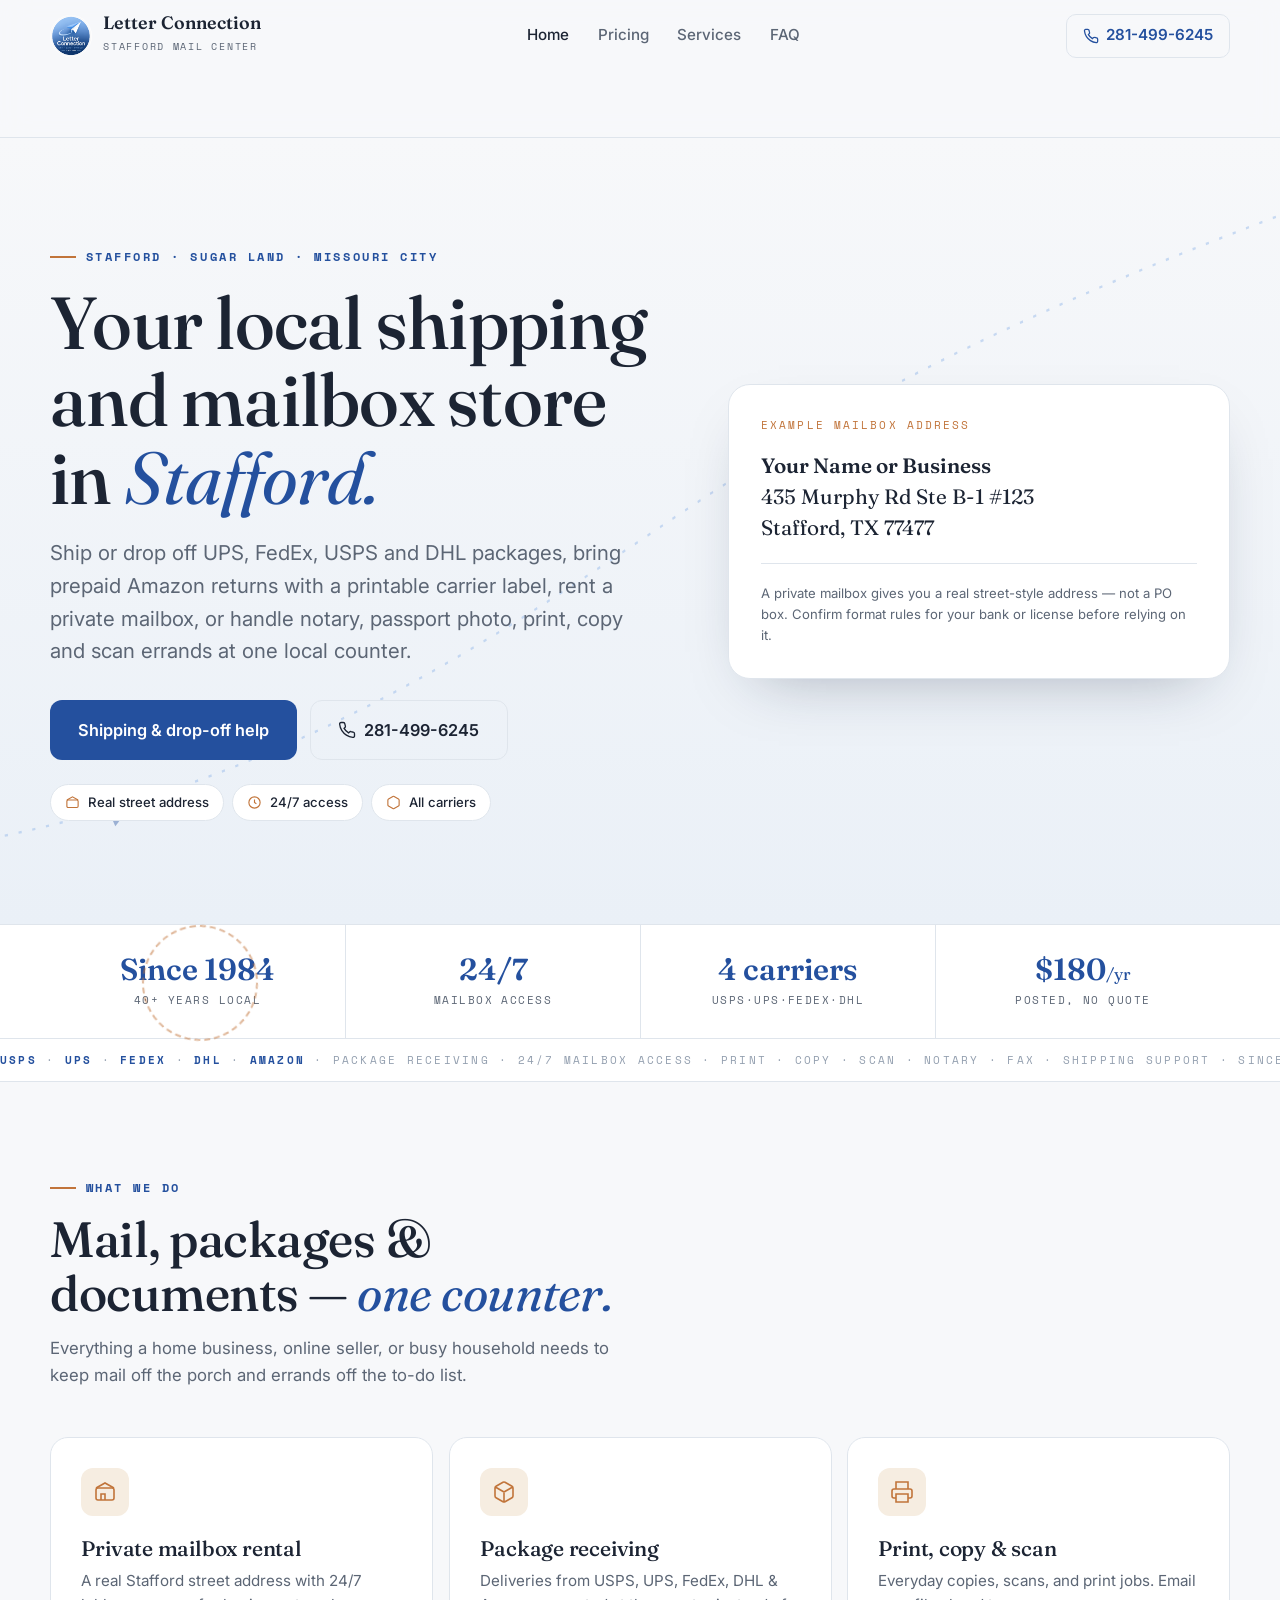
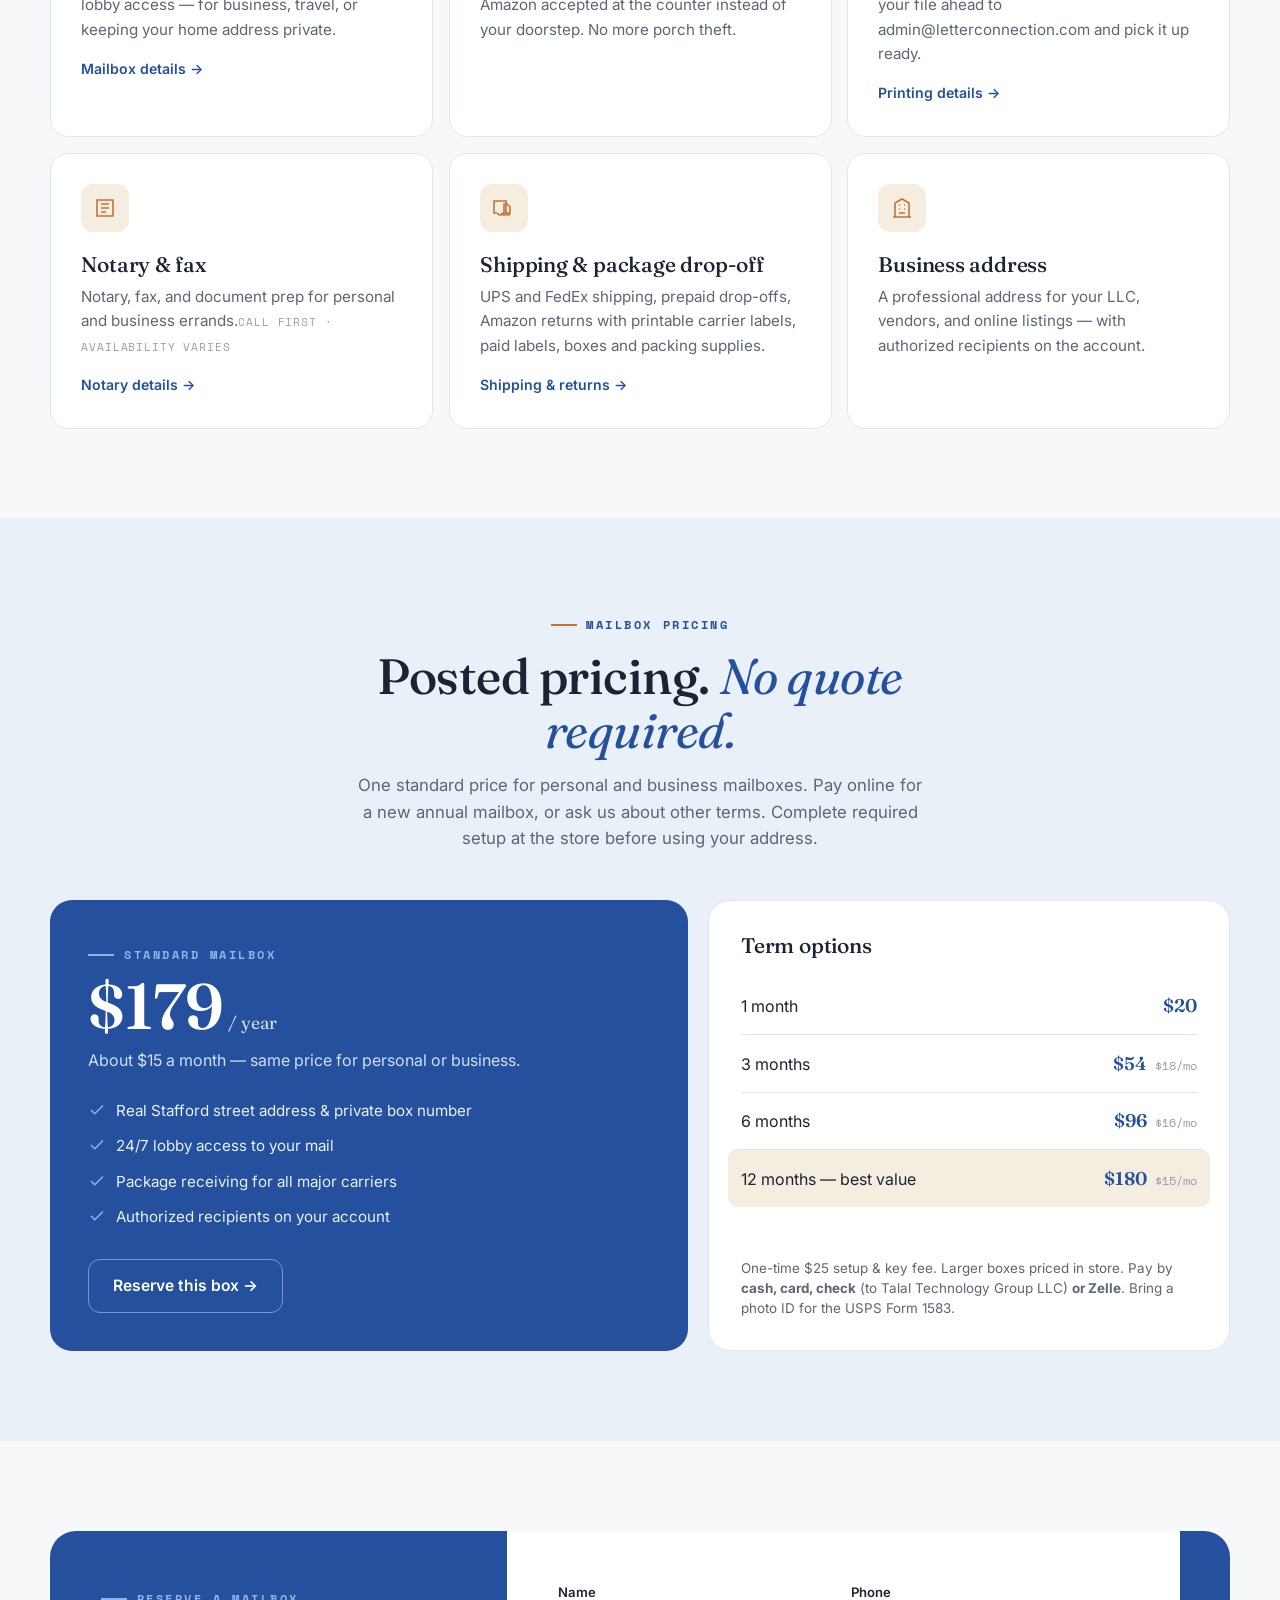
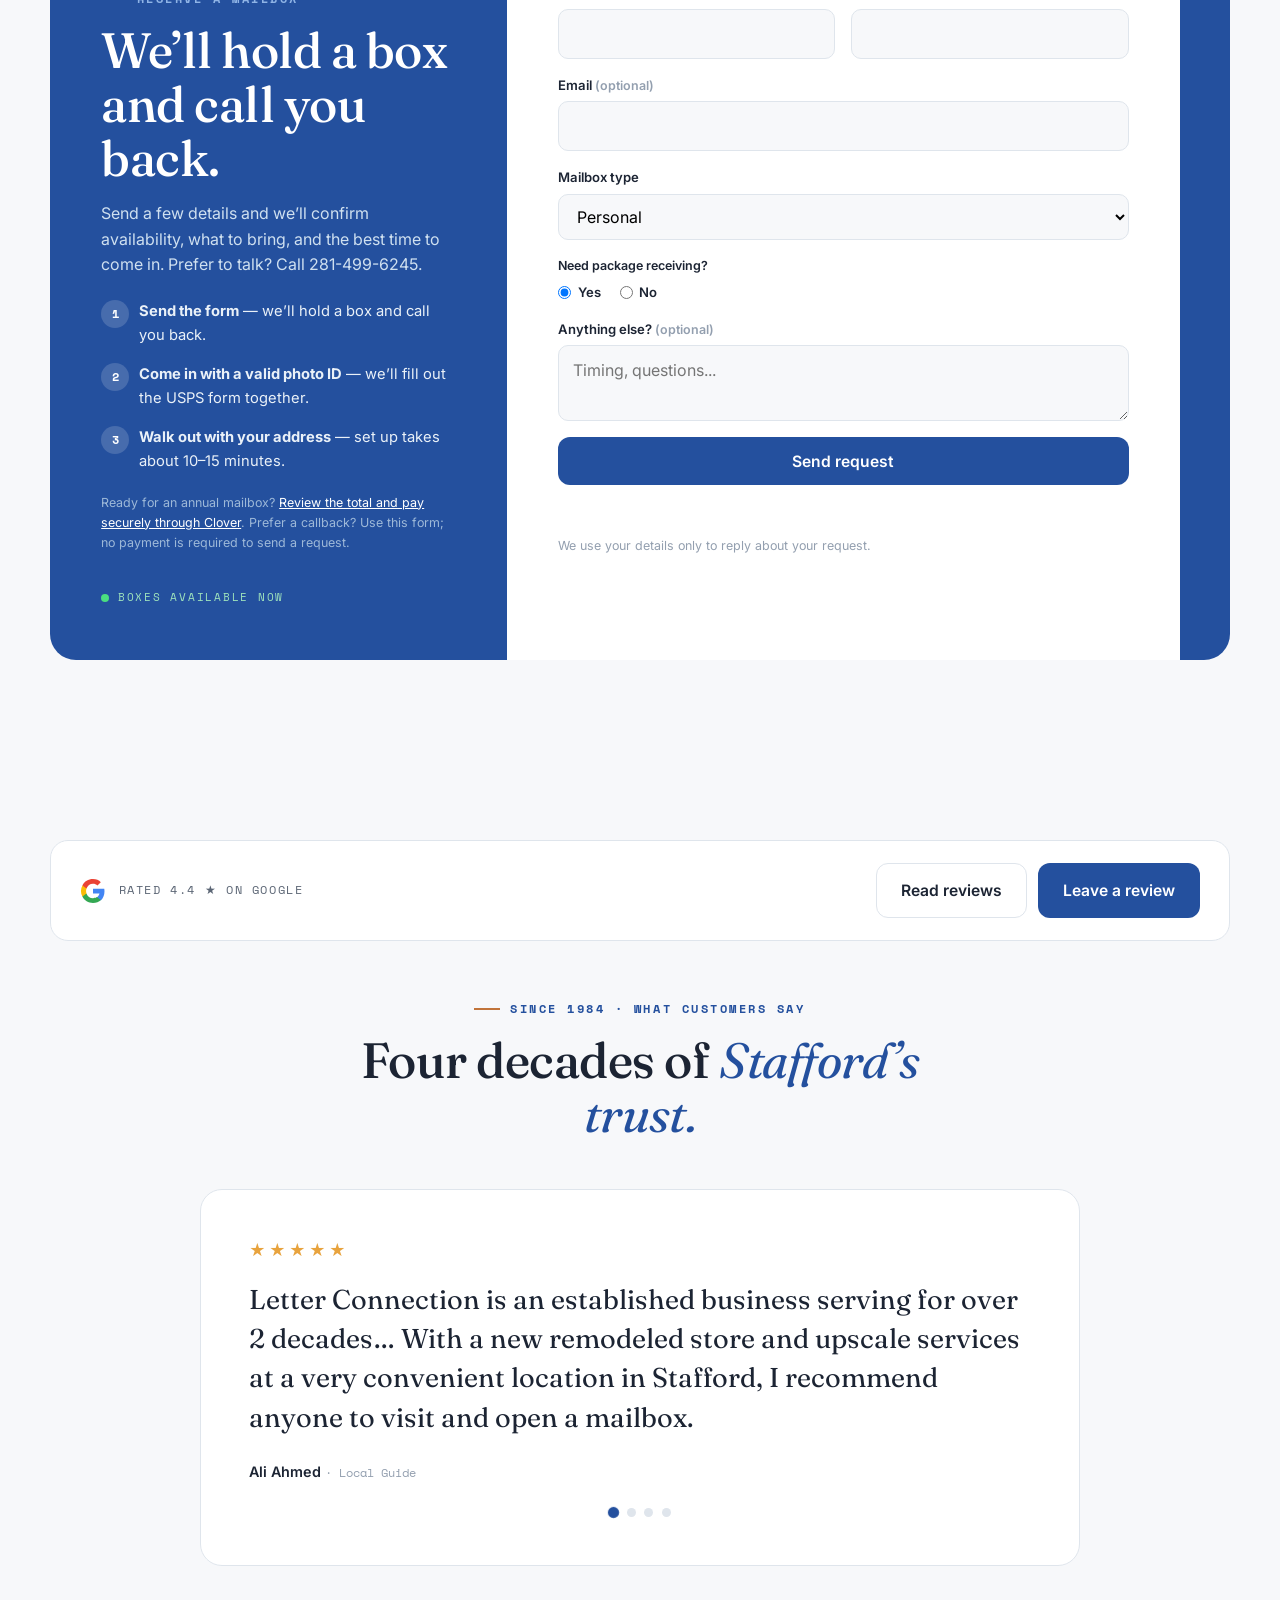
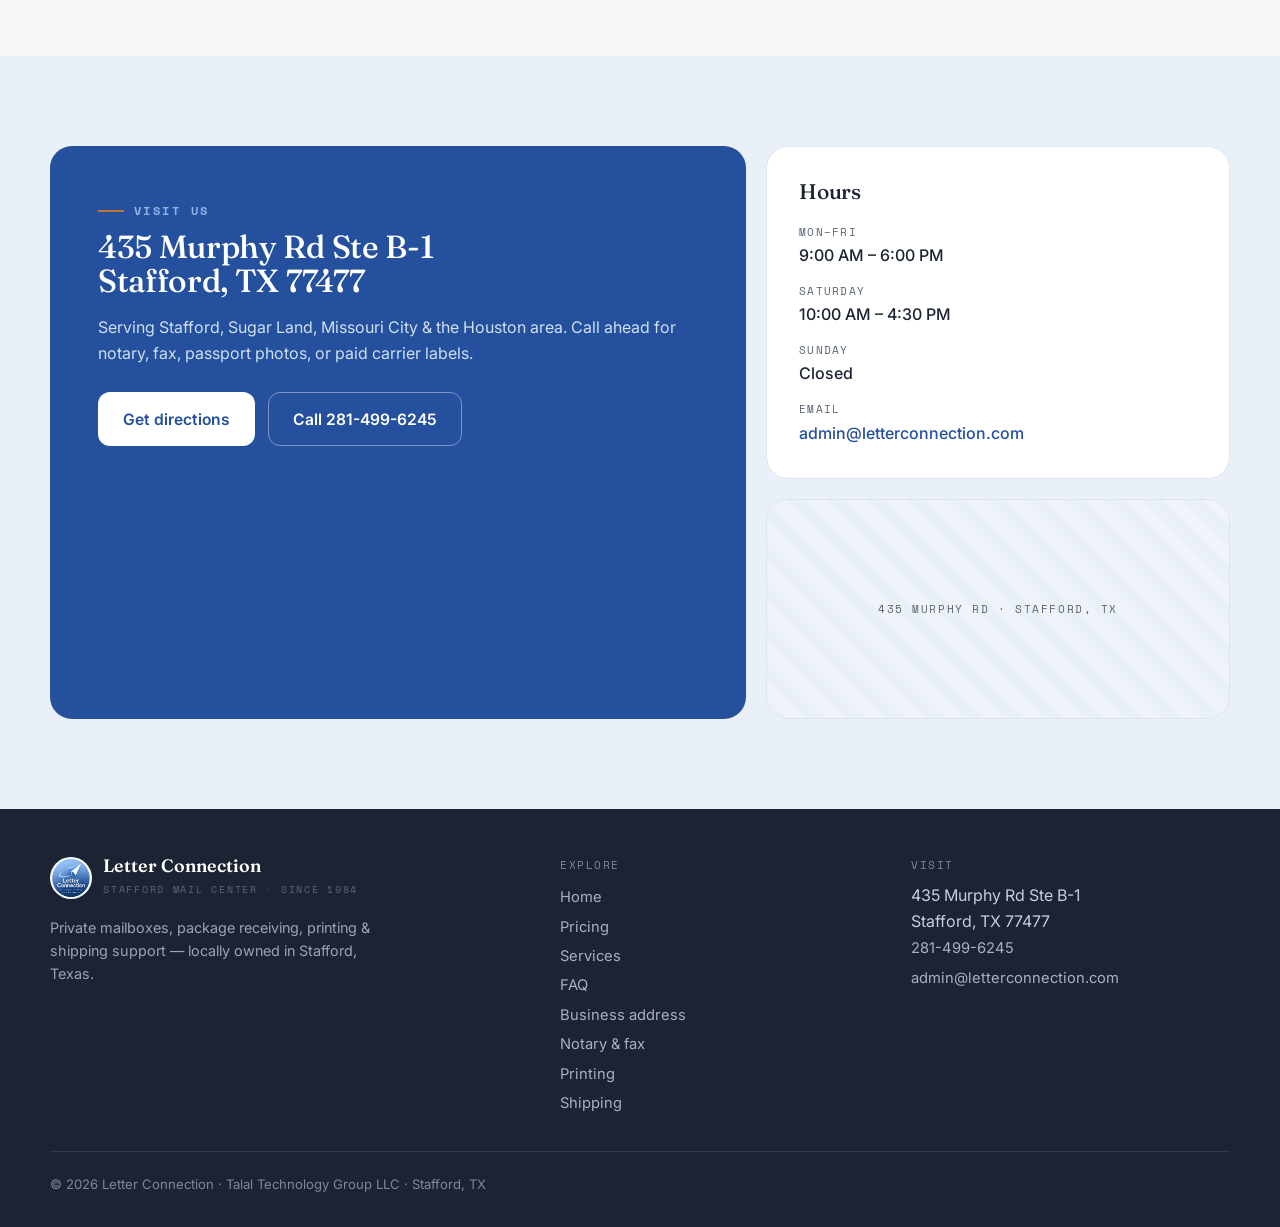
==== commit 3d99275f: "Connect mailbox reservation and clarify online payment options" ====
--- a/index.html
+++ b/index.html
@@ -117,7 +117,7 @@
     <div class="sec-head center">
       <span class="eyebrow">Mailbox pricing</span>
       <h2>Posted pricing. <em>No quote required.</em></h2>
-      <p>One standard price for personal and business mailboxes. Pick a term, pay at the counter, start using your address the same day.</p>
+      <p>One standard price for personal and business mailboxes. Pay online for a new annual mailbox, or ask us about other terms. Complete required setup at the store before using your address.</p>
     </div>
     <div class="price-wrap">
       <div class="price-card">
@@ -130,7 +130,7 @@
           <li><svg viewBox="0 0 24 24" fill="none" stroke="currentColor" stroke-width="2"><path d="M20 6 9 17l-5-5"/></svg>Package receiving for all major carriers</li>
           <li><svg viewBox="0 0 24 24" fill="none" stroke="currentColor" stroke-width="2"><path d="M20 6 9 17l-5-5"/></svg>Authorized recipients on your account</li>
         </ul>
-        <a class="btn btn-ghost" style="border-color:rgba(255,255,255,.4);color:#fff" href="#reserve">Reserve this box →</a>
+        <a class="btn btn-ghost" style="border-color:rgba(255,255,255,.4);color:#fff" href="reserve.html">Reserve this box →</a>
       </div>
       <div class="terms">
         <h3>Term options</h3>
@@ -156,7 +156,7 @@
           <li><span><b>Come in with a valid photo ID</b> — we&rsquo;ll fill out the USPS form together.</span></li>
           <li><span><b>Walk out with your address</b> — set up takes about 10–15 minutes.</span></li>
         </ol>
-        <p class="fine" style="margin-top:1.2rem;color:#9db8d8">No payment online — you pay at the counter by cash, card, check or Zelle.</p>
+        <p class="fine" style="margin-top:1.2rem;color:#9db8d8">Ready for an annual mailbox? <a href="reserve.html" style="color:#fff;text-decoration:underline">Review the total and pay securely through Clover</a>. Prefer a callback? Use this form; no payment is required to send a request.</p>
         <span class="avail"><i></i>Boxes available now</span>
       </div>
       <form class="reserve-form" action="https://api.web3forms.com/submit" method="POST" data-form>
@@ -256,7 +256,7 @@
 
 <nav class="mobar" aria-label="Quick actions">
   <a href="tel:+12814996245"><svg viewBox="0 0 24 24" fill="none" stroke="currentColor" stroke-width="1.9"><path d="M22 16.9v3a2 2 0 0 1-2.2 2 19.8 19.8 0 0 1-8.6-3 19.5 19.5 0 0 1-6-6 19.8 19.8 0 0 1-3-8.6A2 2 0 0 1 4.1 2h3a2 2 0 0 1 2 1.7c.1 1 .4 1.9.7 2.8a2 2 0 0 1-.5 2.1L8.1 9.9a16 16 0 0 0 6 6l1.3-1.3a2 2 0 0 1 2.1-.4c.9.3 1.8.6 2.8.7a2 2 0 0 1 1.7 2z"/></svg>Call</a>
-  <a class="pri" href="#reserve"><svg viewBox="0 0 24 24" fill="none" stroke="currentColor" stroke-width="1.9"><rect x="3" y="5" width="18" height="14" rx="2"/><path d="m3 7 9 6 9-6"/></svg>Reserve</a>
+  <a class="pri" href="reserve.html"><svg viewBox="0 0 24 24" fill="none" stroke="currentColor" stroke-width="1.9"><rect x="3" y="5" width="18" height="14" rx="2"/><path d="m3 7 9 6 9-6"/></svg>Reserve</a>
   <a href="https://www.google.com/maps/search/?api=1&query=435+Murphy+Rd+Ste+B-1+Stafford+TX+77477" target="_blank" rel="noopener"><svg viewBox="0 0 24 24" fill="none" stroke="currentColor" stroke-width="1.9"><path d="M21 10c0 6-9 12-9 12s-9-6-9-12a9 9 0 0 1 18 0z"/><circle cx="12" cy="10" r="3"/></svg>Directions</a>
 </nav>
 <script src="app.js"></script>
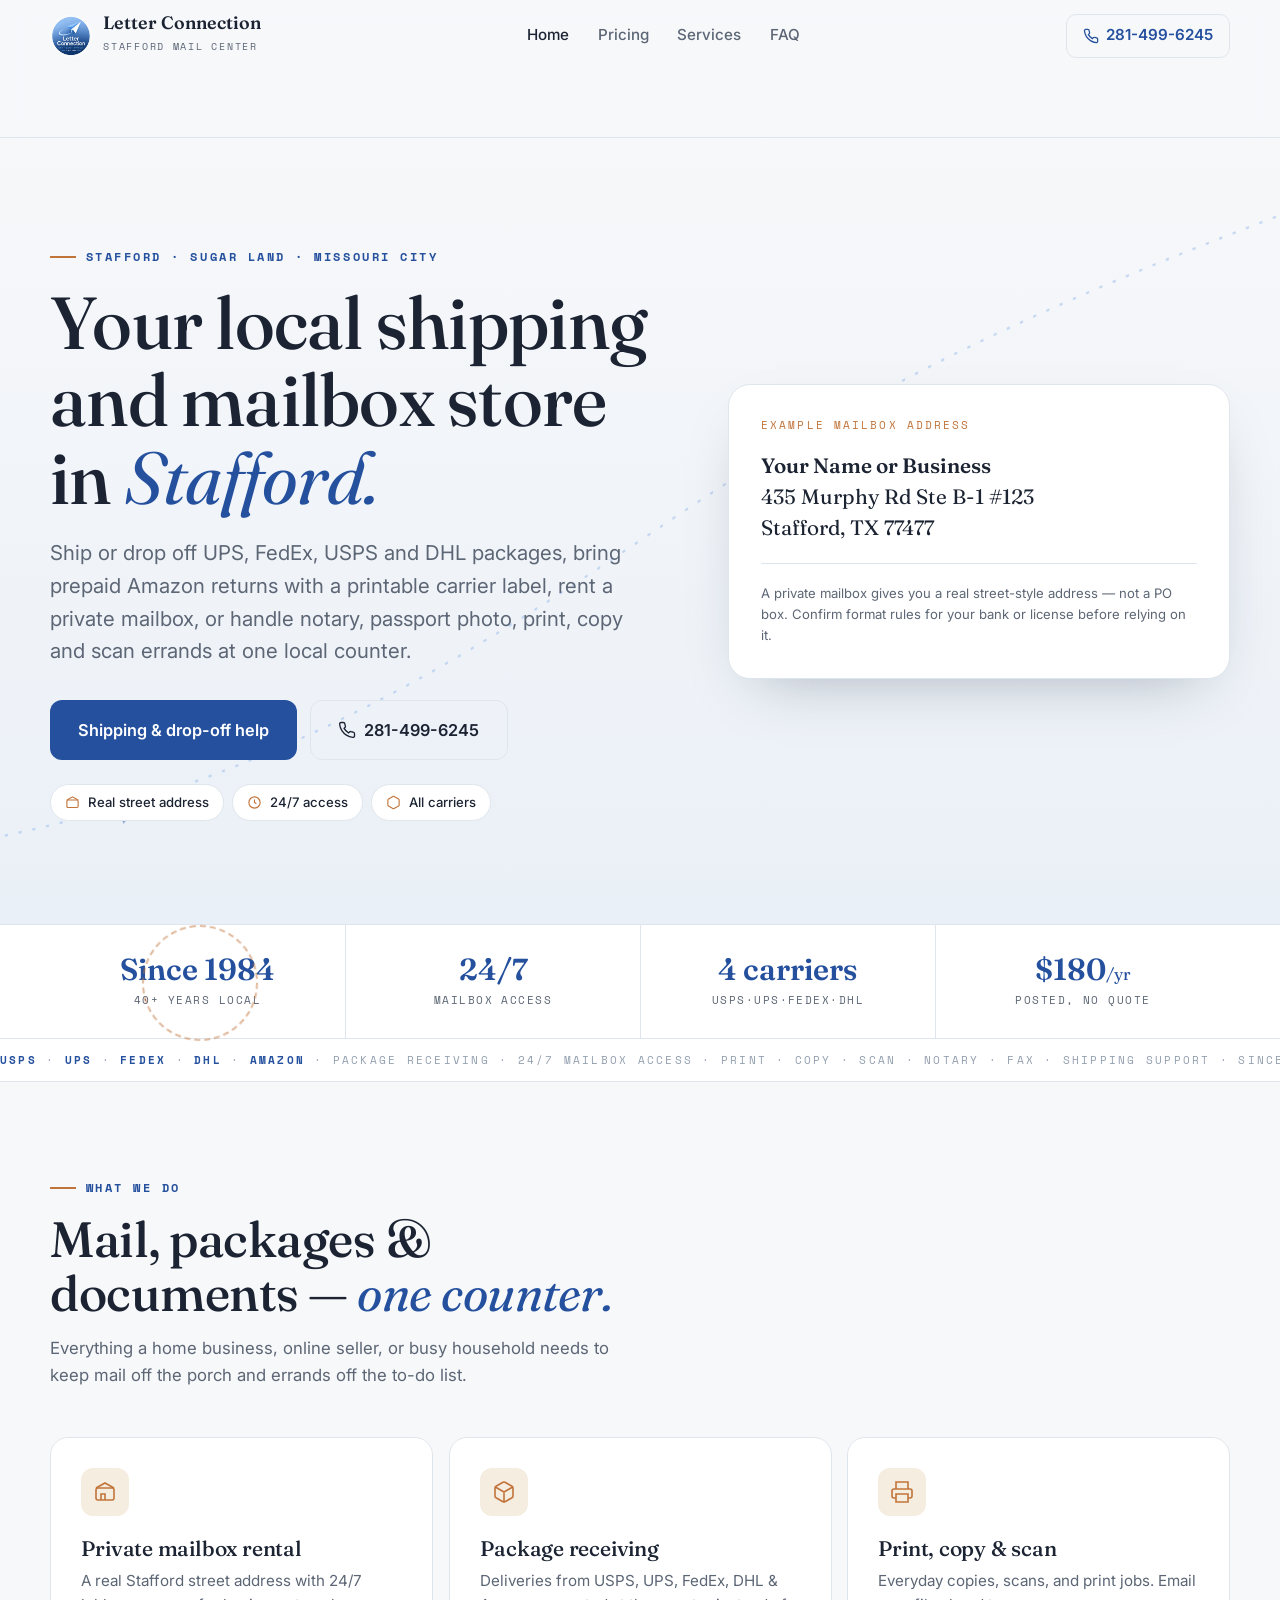
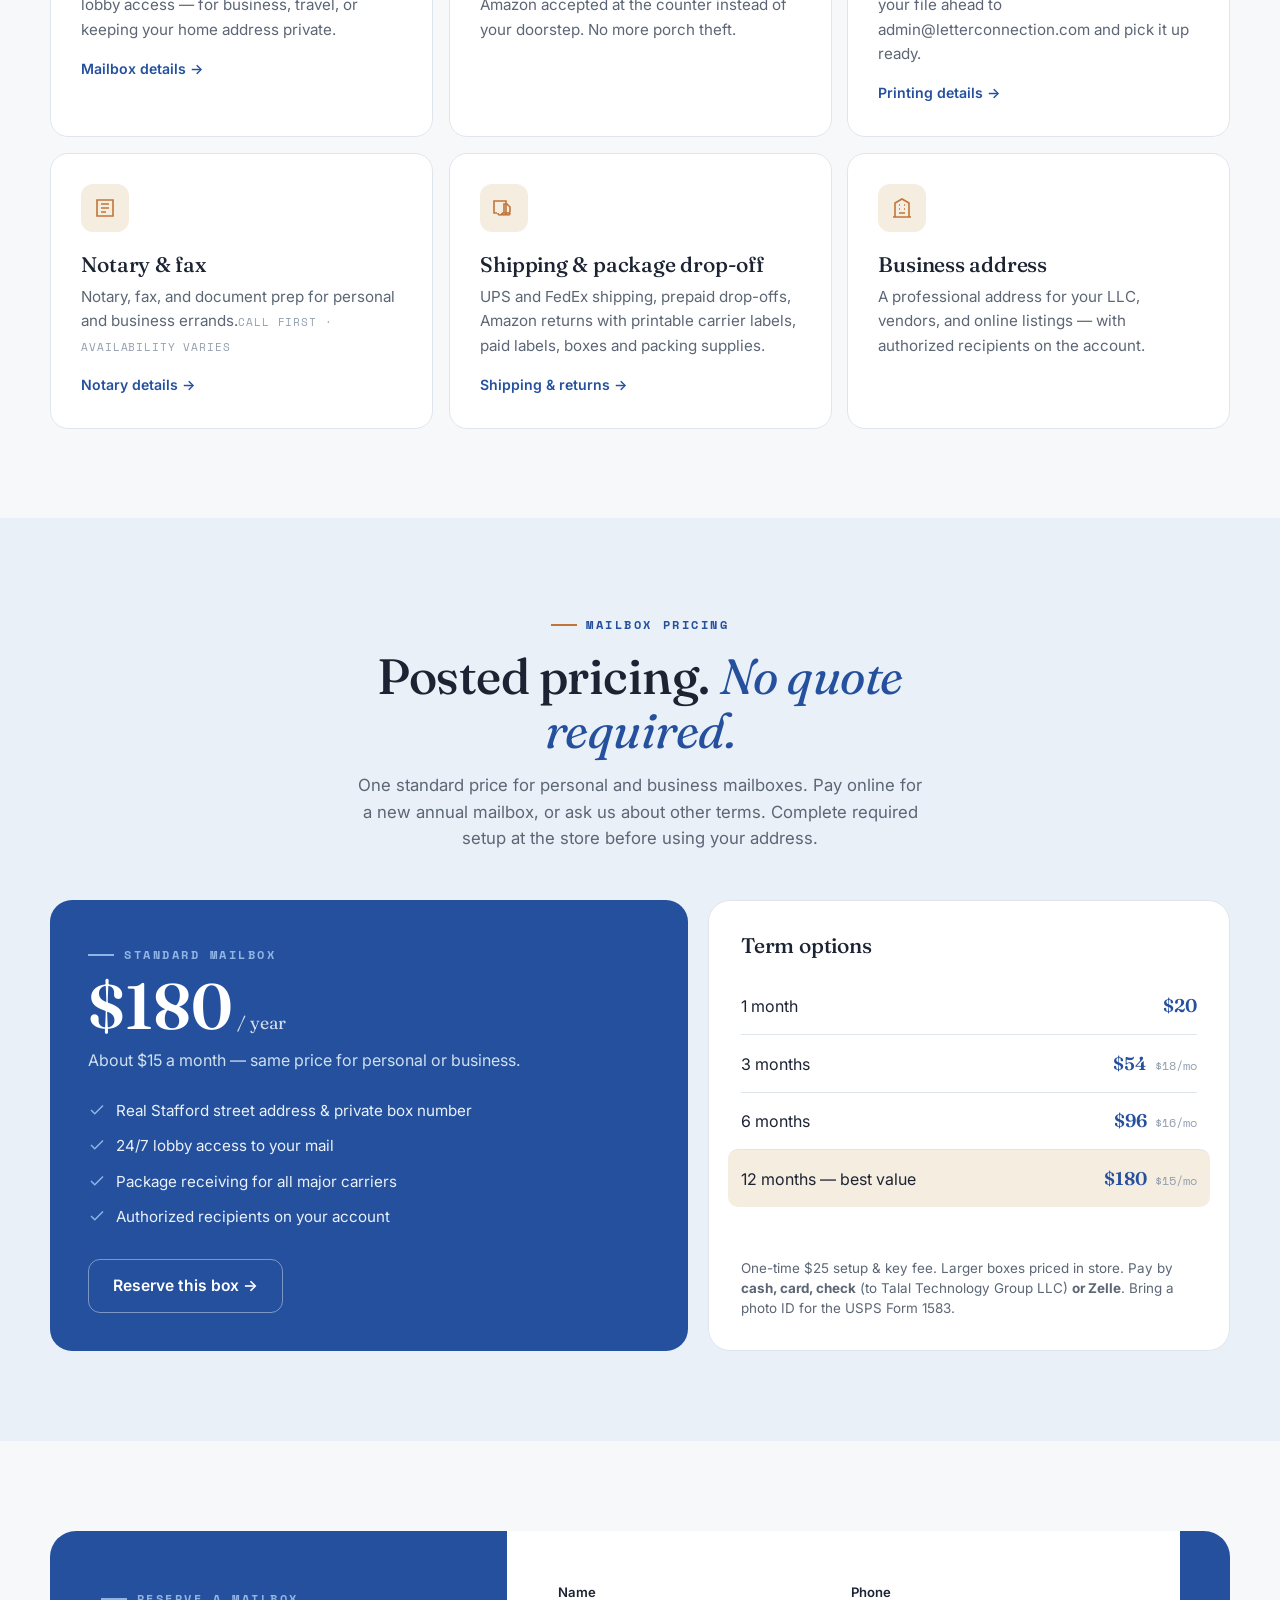
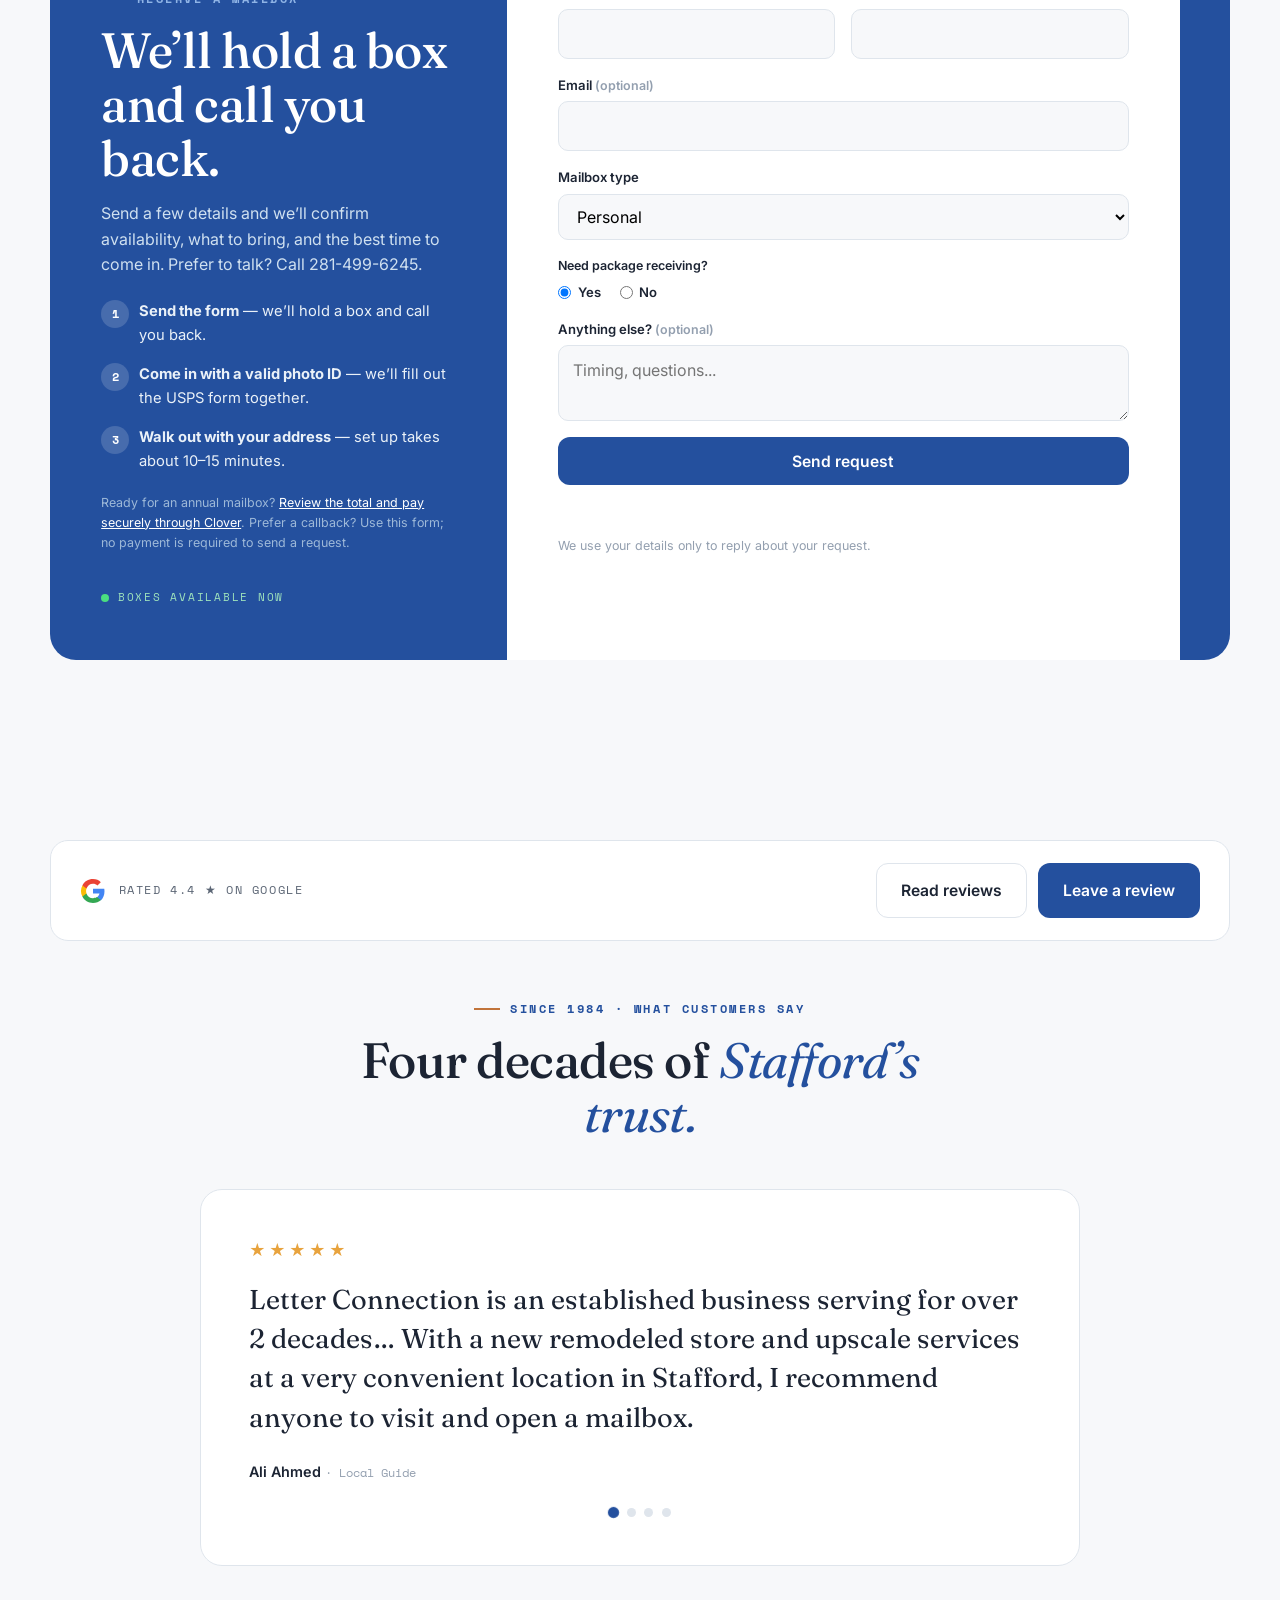
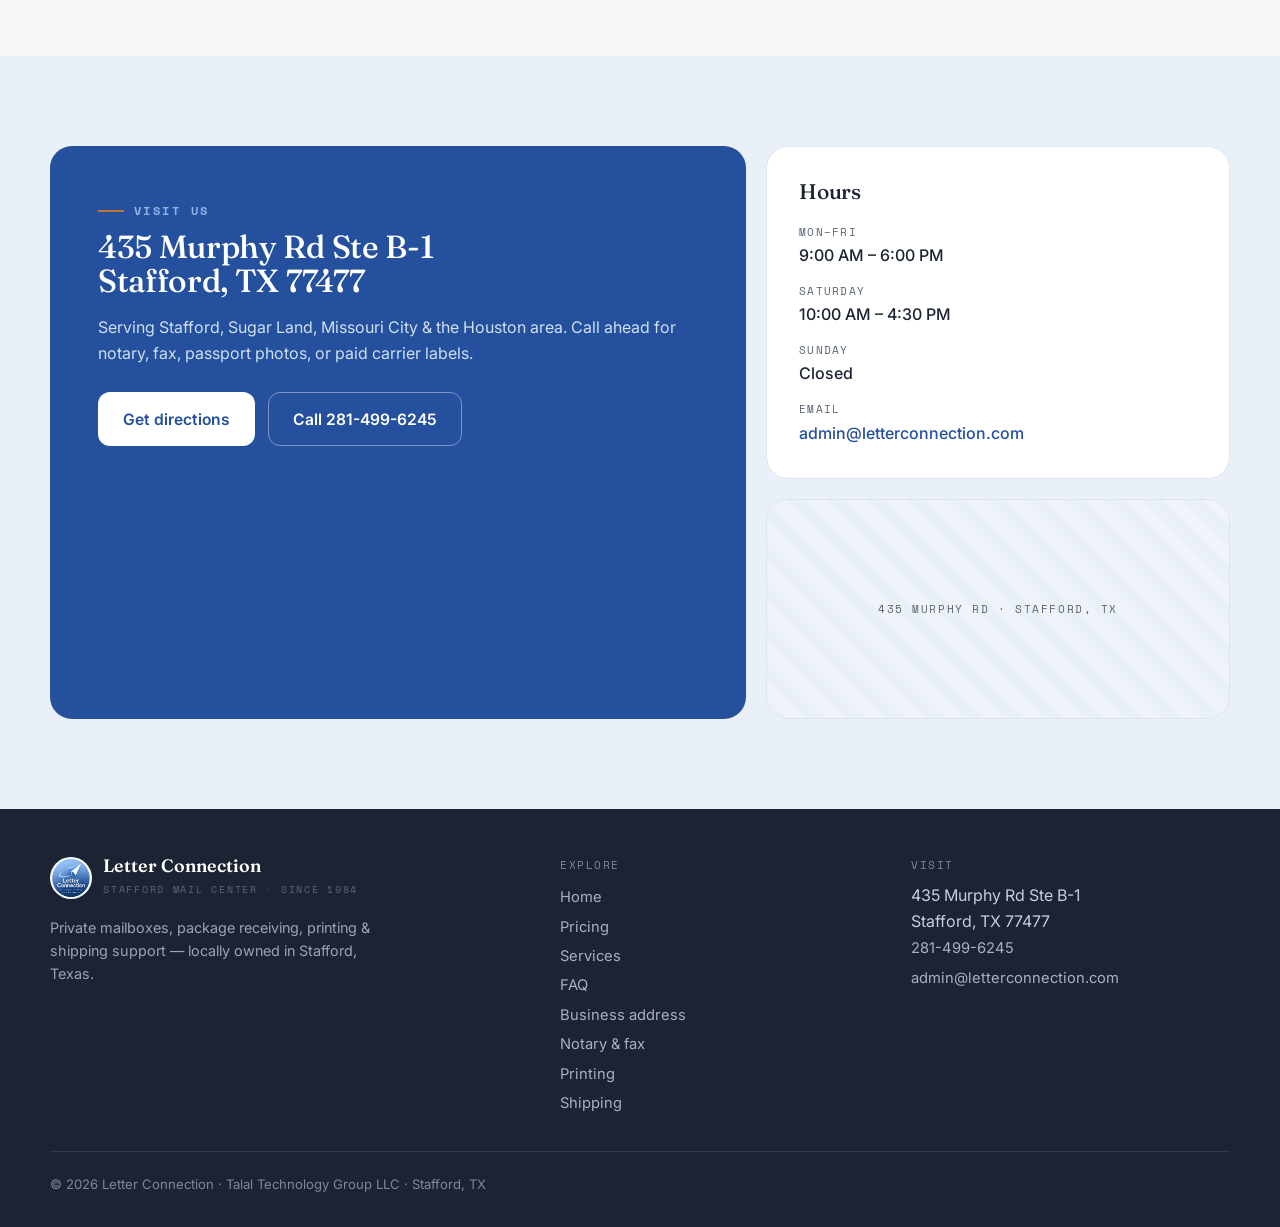
==== commit 3e131303: "Use working iPostal1 location URL in business structured data" ====
--- a/index.html
+++ b/index.html
@@ -11,7 +11,7 @@
 <link rel="stylesheet" href="styles.css">
 <link rel="stylesheet" href="anim.css">
 <script type="application/ld+json">
-{"@context":"https://schema.org","@type":"LocalBusiness","@id":"https://letterconnection.com/#business","name":"Letter Connection","alternateName":"Stafford Mail Center","description":"Local Stafford shipping and package drop-off store for UPS, FedEx, USPS and DHL, with prepaid Amazon returns that have carrier labels, private mailboxes, iPostal1, notary, passport photos, printing, copying, scanning and fax.","image":"https://letterconnection.com/assets/logo-badge.png","telephone":"+1-281-499-6245","email":"admin@letterconnection.com","priceRange":"$$","foundingDate":"1984","paymentAccepted":"Cash, Card, Check, Zelle","address":{"@type":"PostalAddress","streetAddress":"435 Murphy Rd Suite B-1","addressLocality":"Stafford","addressRegion":"TX","postalCode":"77477","addressCountry":"US"},"areaServed":["Stafford","Sugar Land","Missouri City","Meadows Place","Houston"],"url":"https://letterconnection.com/","openingHours":["Mo-Fr 09:00-18:00","Sa 10:00-16:30"],"hasMap":"https://www.google.com/maps?cid=6579108284754203653","sameAs":["https://www.google.com/maps?cid=6579108284754203653","https://locations.ups.com/us/en/tx/stafford/authorized-shipping-outlet-298289.html","https://www.yelp.com/biz/letter-connection-stafford-2","https://ipostal1.com/letterconnectiontx"],"knowsAbout":["UPS shipping and package drop-off","FedEx shipping and package drop-off","Amazon returns with printable carrier labels","USPS shipping services","DHL package drop-off","Private mailbox rental","iPostal1 digital mailbox","Notary public","Passport photos","Printing, copying and scanning"]}
+{"@context":"https://schema.org","@type":"LocalBusiness","@id":"https://letterconnection.com/#business","name":"Letter Connection","alternateName":"Stafford Mail Center","description":"Local Stafford shipping and package drop-off store for UPS, FedEx, USPS and DHL, with prepaid Amazon returns that have carrier labels, private mailboxes, iPostal1, notary, passport photos, printing, copying, scanning and fax.","image":"https://letterconnection.com/assets/logo-badge.png","telephone":"+1-281-499-6245","email":"admin@letterconnection.com","priceRange":"$$","foundingDate":"1984","paymentAccepted":"Cash, Card, Check, Zelle","address":{"@type":"PostalAddress","streetAddress":"435 Murphy Rd Suite B-1","addressLocality":"Stafford","addressRegion":"TX","postalCode":"77477","addressCountry":"US"},"areaServed":["Stafford","Sugar Land","Missouri City","Meadows Place","Houston"],"url":"https://letterconnection.com/","openingHours":["Mo-Fr 09:00-18:00","Sa 10:00-16:30"],"hasMap":"https://www.google.com/maps?cid=6579108284754203653","sameAs":["https://www.google.com/maps?cid=6579108284754203653","https://locations.ups.com/us/en/tx/stafford/authorized-shipping-outlet-298289.html","https://www.yelp.com/biz/letter-connection-stafford-2","https://ipostal1.com/?stID=6518"],"knowsAbout":["UPS shipping and package drop-off","FedEx shipping and package drop-off","Amazon returns with printable carrier labels","USPS shipping services","DHL package drop-off","Private mailbox rental","iPostal1 digital mailbox","Notary public","Passport photos","Printing, copying and scanning"]}
 </script>
 </head>
 <body>
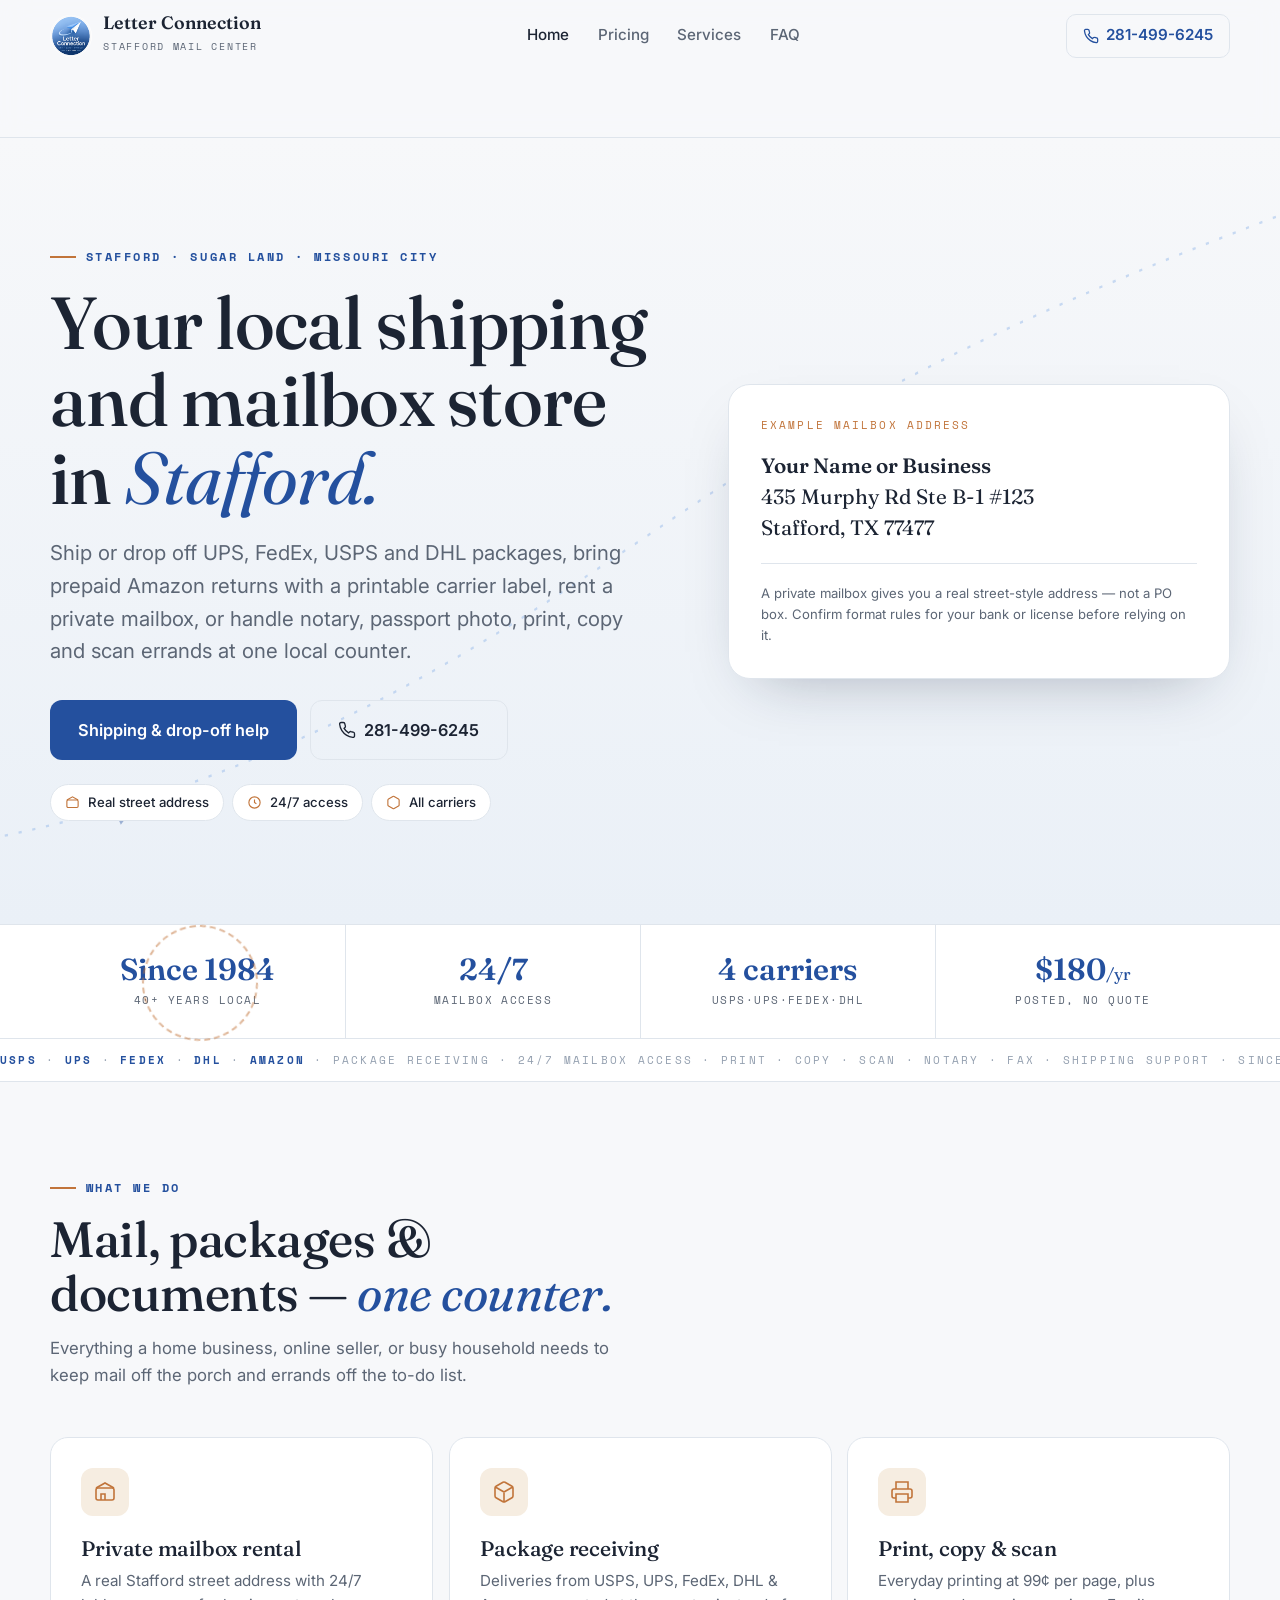
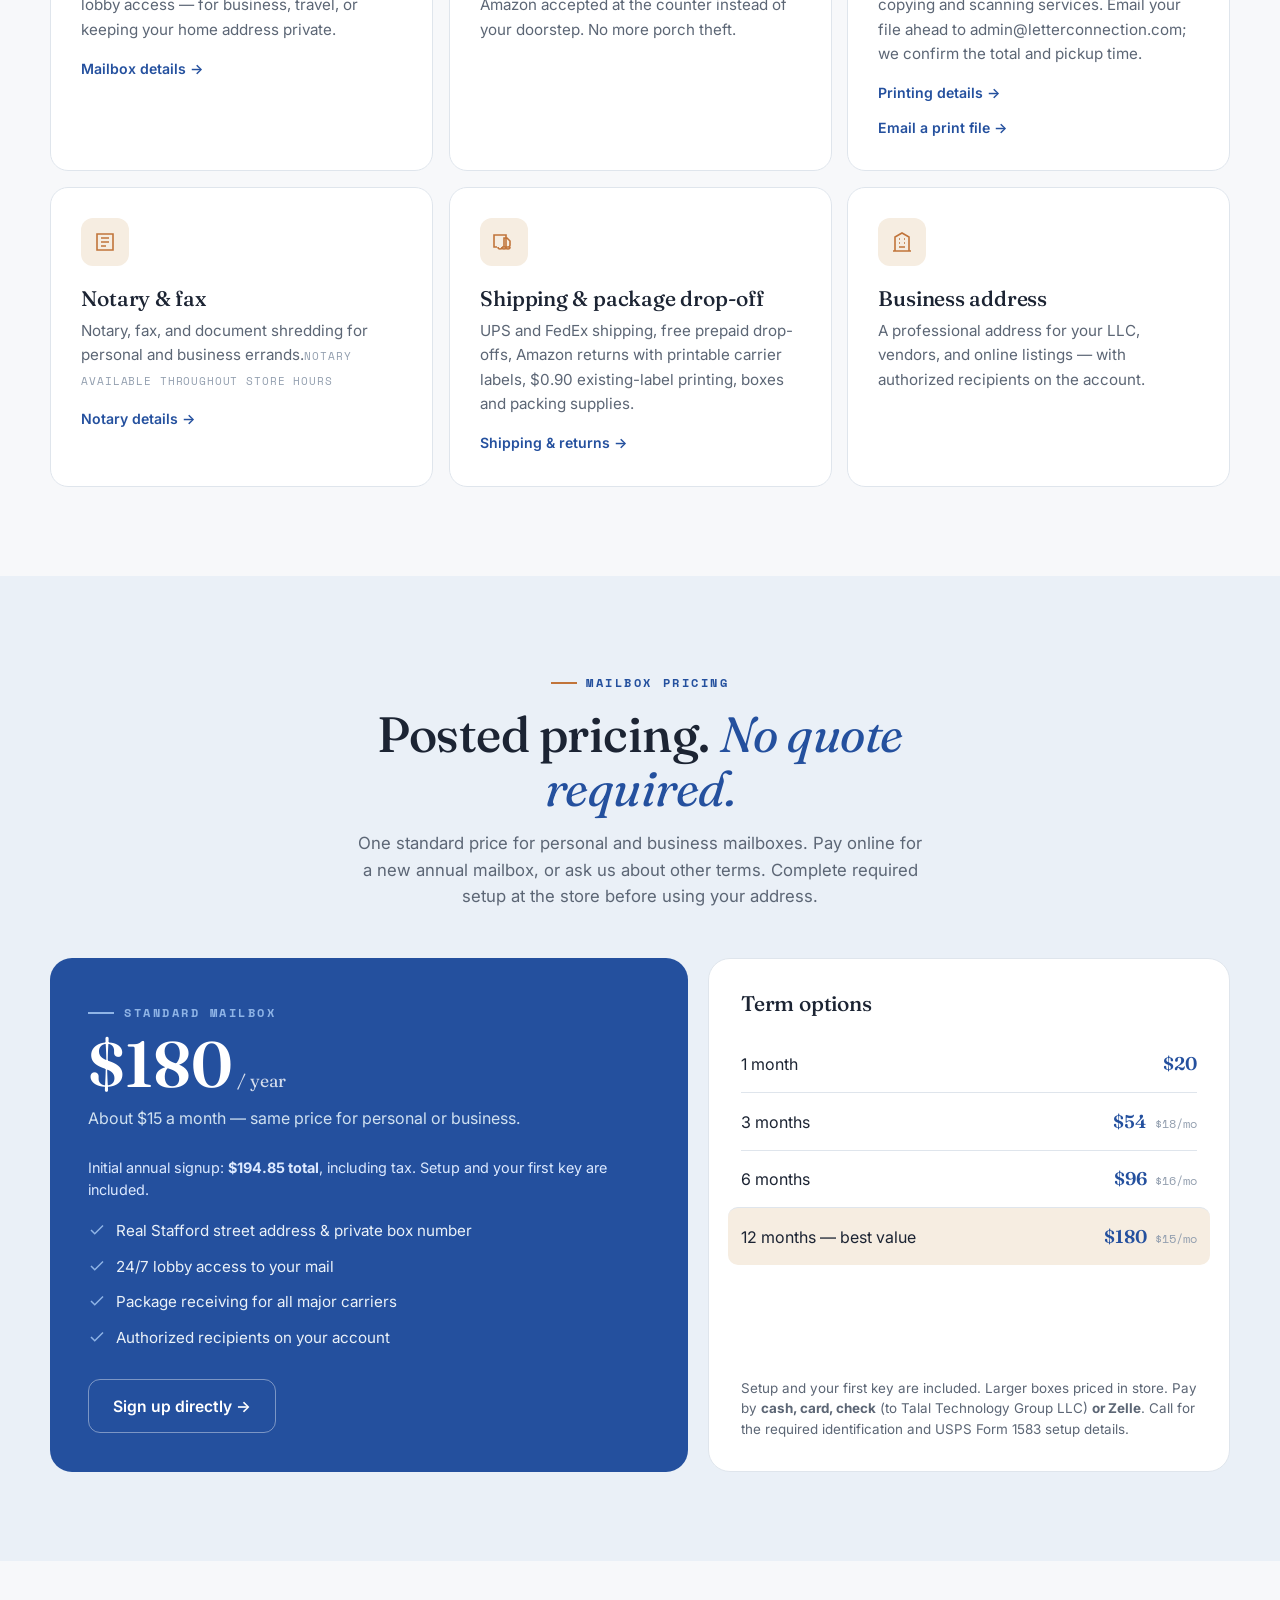
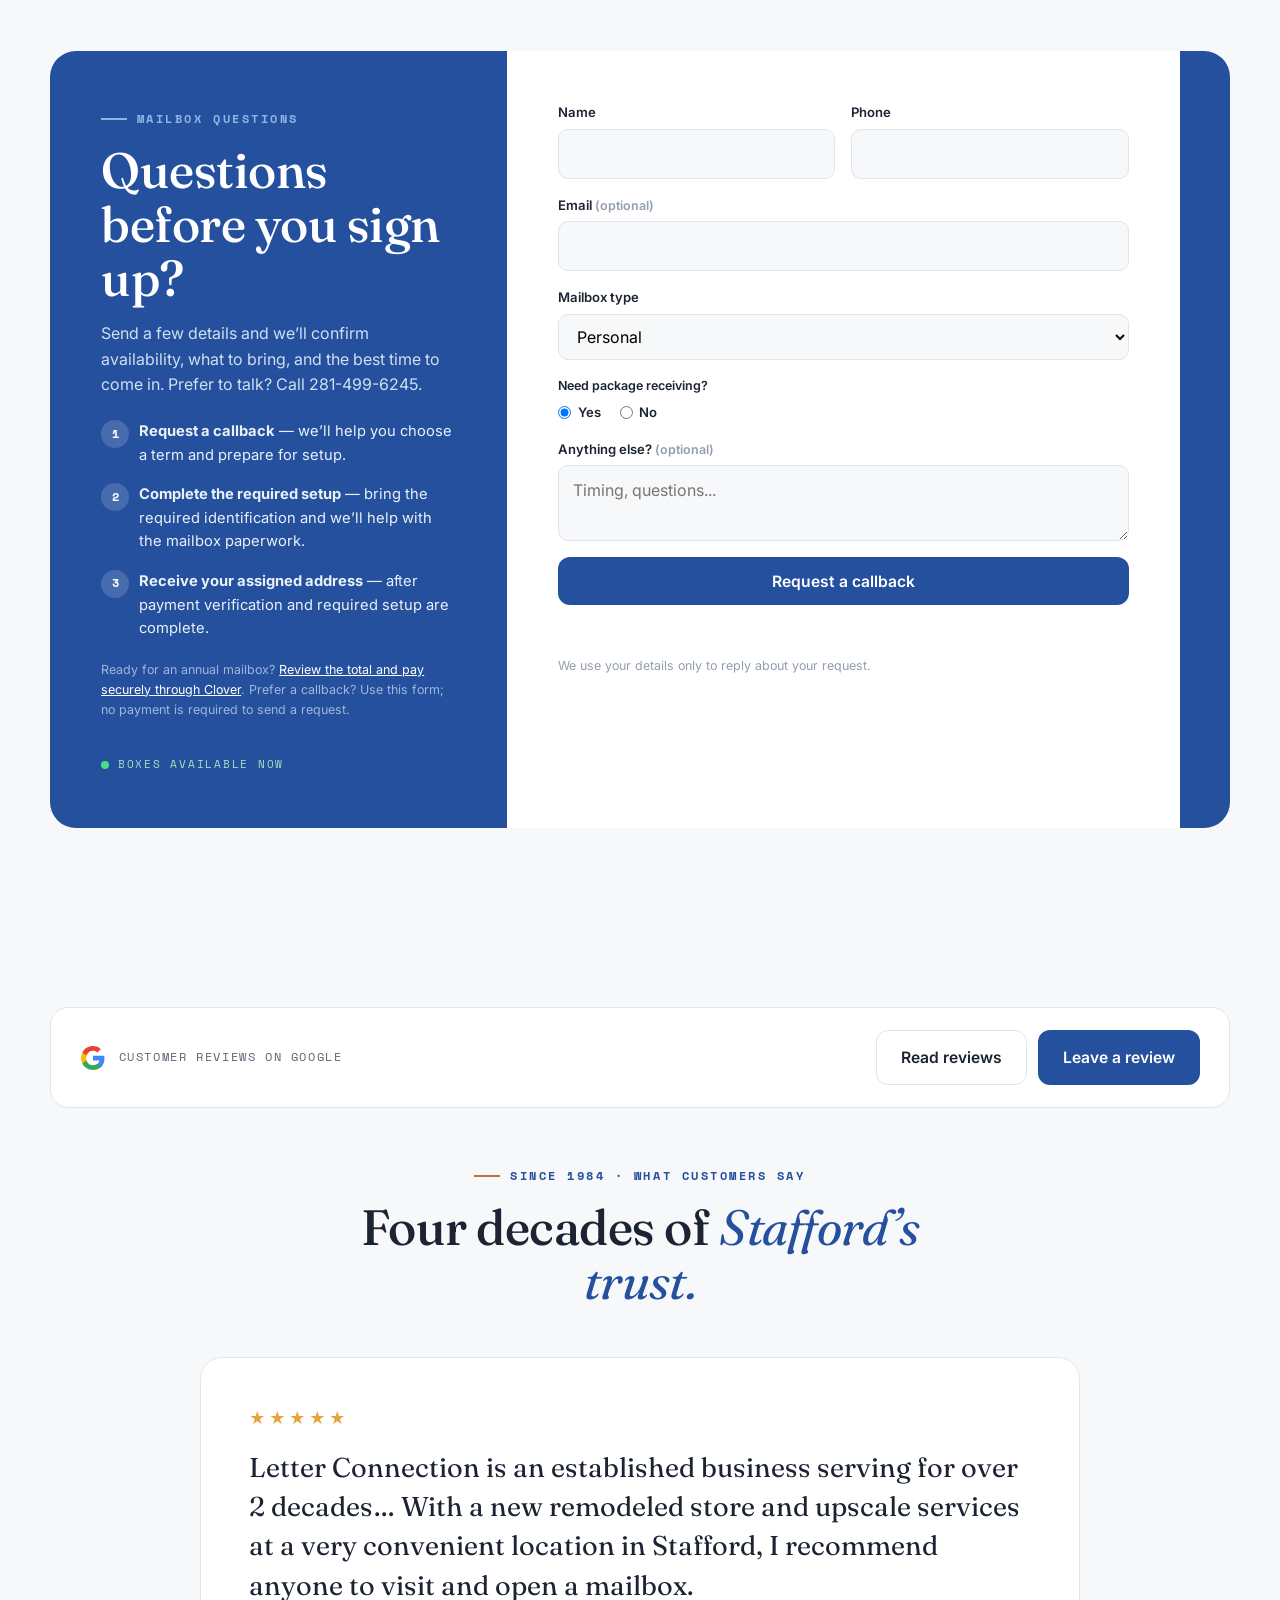
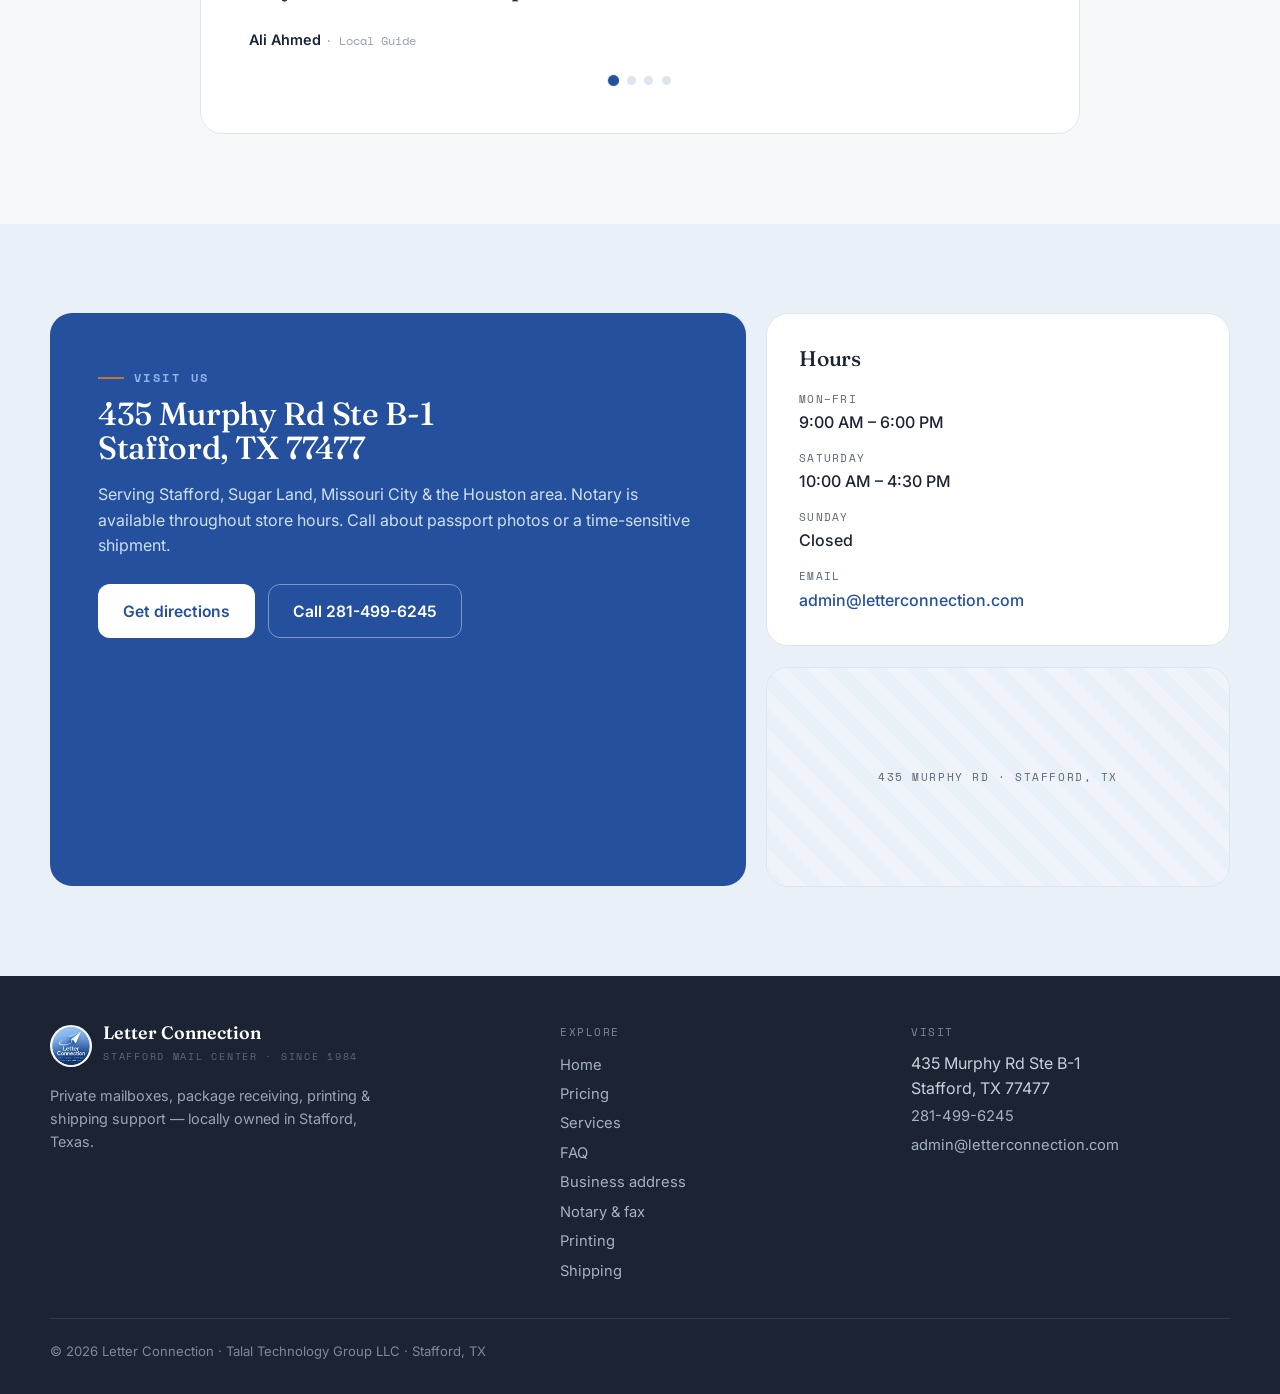
==== commit 919e8841: "Publish approved direct mailbox signup and service updates Connect verified $194.85 Clover checkout," ====
--- a/index.html
+++ b/index.html
@@ -9,7 +9,7 @@
 <link rel="canonical" href="https://letterconnection.com/">
 <link rel="icon" href="data:image/svg+xml,%3Csvg xmlns='http://www.w3.org/2000/svg' viewBox='0 0 48 48'%3E%3Crect width='48' height='48' rx='10' fill='%230F4C81'/%3E%3Cpath d='M12 25l24-9-9 20-4-9-11-2z' fill='%23fff'/%3E%3Cpath d='M23 27l13-11' stroke='%2399C6EB' stroke-width='2' fill='none'/%3E%3C/svg%3E">
 <link rel="stylesheet" href="styles.css">
-<link rel="stylesheet" href="anim.css">
+<link rel="stylesheet" href="anim.css"><link rel="stylesheet" href="refinements.css">
 <script type="application/ld+json">
 {"@context":"https://schema.org","@type":"LocalBusiness","@id":"https://letterconnection.com/#business","name":"Letter Connection","alternateName":"Stafford Mail Center","description":"Local Stafford shipping and package drop-off store for UPS, FedEx, USPS and DHL, with prepaid Amazon returns that have carrier labels, private mailboxes, iPostal1, notary, passport photos, printing, copying, scanning and fax.","image":"https://letterconnection.com/assets/logo-badge.png","telephone":"+1-281-499-6245","email":"admin@letterconnection.com","priceRange":"$$","foundingDate":"1984","paymentAccepted":"Cash, Card, Check, Zelle","address":{"@type":"PostalAddress","streetAddress":"435 Murphy Rd Suite B-1","addressLocality":"Stafford","addressRegion":"TX","postalCode":"77477","addressCountry":"US"},"areaServed":["Stafford","Sugar Land","Missouri City","Meadows Place","Houston"],"url":"https://letterconnection.com/","openingHours":["Mo-Fr 09:00-18:00","Sa 10:00-16:30"],"hasMap":"https://www.google.com/maps?cid=6579108284754203653","sameAs":["https://www.google.com/maps?cid=6579108284754203653","https://locations.ups.com/us/en/tx/stafford/authorized-shipping-outlet-298289.html","https://www.yelp.com/biz/letter-connection-stafford-2","https://ipostal1.com/?stID=6518"],"knowsAbout":["UPS shipping and package drop-off","FedEx shipping and package drop-off","Amazon returns with printable carrier labels","USPS shipping services","DHL package drop-off","Private mailbox rental","iPostal1 digital mailbox","Notary public","Passport photos","Printing, copying and scanning"]}
 </script>
@@ -94,15 +94,15 @@
       </article>
       <article class="card">
         <div class="ico"><svg viewBox="0 0 24 24" fill="none" stroke="currentColor"><path d="M6 9V2h12v7M6 18H4a2 2 0 0 1-2-2v-5a2 2 0 0 1 2-2h16a2 2 0 0 1 2 2v5a2 2 0 0 1-2 2h-2M6 14h12v8H6z"/></svg></div>
-        <h3>Print, copy &amp; scan</h3><p>Everyday copies, scans, and print jobs. Email your file ahead to admin@letterconnection.com and pick it up ready.</p><a class="card-more" href="printing.html">Printing details →</a>
+        <h3>Print, copy &amp; scan</h3><p>Everyday printing at 99&cent; per page, plus copying and scanning services. Email your file ahead to admin@letterconnection.com; we confirm the total and pickup time.</p><a class="card-more" href="printing.html">Printing details →</a><a class="card-more" href="mailto:admin@letterconnection.com?subject=Print%20job">Email a print file →</a>
       </article>
       <article class="card">
         <div class="ico"><svg viewBox="0 0 24 24" fill="none" stroke="currentColor"><path d="M4 4h16v16H4zM8 8h8M8 12h8M8 16h5"/></svg></div>
-        <h3>Notary &amp; fax</h3><p>Notary, fax, and document prep for personal and business errands.<span class="note">Call first · availability varies</span></p><a class="card-more" href="notary.html">Notary details →</a>
+        <h3>Notary &amp; fax</h3><p>Notary, fax, and document shredding for personal and business errands.<span class="note">Notary available throughout store hours</span></p><a class="card-more" href="notary.html">Notary details →</a>
       </article>
       <article class="card">
         <div class="ico"><svg viewBox="0 0 24 24" fill="none" stroke="currentColor"><path d="M10 17h4V5H2v12h3m5 0a2 2 0 1 1-4 0m4 0a2 2 0 1 0 4 0m0 0h2a2 2 0 0 0 2-2v-4l-3-3h-3v9M18 17a2 2 0 1 1-4 0"/></svg></div>
-        <h3>Shipping &amp; package drop-off</h3><p>UPS and FedEx shipping, prepaid drop-offs, Amazon returns with printable carrier labels, paid labels, boxes and packing supplies.</p><a class="card-more" href="shipping.html">Shipping &amp; returns →</a>
+        <h3>Shipping &amp; package drop-off</h3><p>UPS and FedEx shipping, free prepaid drop-offs, Amazon returns with printable carrier labels, $0.90 existing-label printing, boxes and packing supplies.</p><a class="card-more" href="shipping.html">Shipping &amp; returns →</a>
       </article>
       <article class="card">
         <div class="ico"><svg viewBox="0 0 24 24" fill="none" stroke="currentColor"><path d="M3 21h18M5 21V7l7-4 7 4v14M9 9h1m4 0h1M9 13h1m4 0h1M9 17h6"/></svg></div>
@@ -123,14 +123,14 @@
       <div class="price-card">
         <span class="eyebrow">Standard mailbox</span>
         <div class="price-big">$180<small> / year</small></div>
-        <p class="price-sub">About $15 a month — same price for personal or business.</p>
+        <p class="price-sub">About $15 a month — same price for personal or business.</p><p class="signup-total">Initial annual signup: <b>$194.85 total</b>, including tax. Setup and your first key are included.</p>
         <ul class="price-list">
           <li><svg viewBox="0 0 24 24" fill="none" stroke="currentColor" stroke-width="2"><path d="M20 6 9 17l-5-5"/></svg>Real Stafford street address &amp; private box number</li>
           <li><svg viewBox="0 0 24 24" fill="none" stroke="currentColor" stroke-width="2"><path d="M20 6 9 17l-5-5"/></svg>24/7 lobby access to your mail</li>
           <li><svg viewBox="0 0 24 24" fill="none" stroke="currentColor" stroke-width="2"><path d="M20 6 9 17l-5-5"/></svg>Package receiving for all major carriers</li>
           <li><svg viewBox="0 0 24 24" fill="none" stroke="currentColor" stroke-width="2"><path d="M20 6 9 17l-5-5"/></svg>Authorized recipients on your account</li>
         </ul>
-        <a class="btn btn-ghost" style="border-color:rgba(255,255,255,.4);color:#fff" href="reserve.html">Reserve this box →</a>
+        <a class="btn btn-ghost" style="border-color:rgba(255,255,255,.4);color:#fff" href="reserve.html">Sign up directly →</a>
       </div>
       <div class="terms">
         <h3>Term options</h3>
@@ -138,7 +138,7 @@
         <div class="term-row"><span>3 months</span><span><span class="amt">$54</span><span class="mo">$18/mo</span></span></div>
         <div class="term-row"><span>6 months</span><span><span class="amt">$96</span><span class="mo">$16/mo</span></span></div>
         <div class="term-row"><span>12 months — best value</span><span><span class="amt">$180</span><span class="mo">$15/mo</span></span></div>
-        <p class="term-note">One-time $25 setup &amp; key fee. Larger boxes priced in store. Pay by <b>cash, card, check</b> (to Talal Technology Group LLC) <b>or Zelle</b>. Bring a photo ID for the USPS Form 1583.</p>
+        <p class="term-note">Setup and your first key are included. Larger boxes priced in store. Pay by <b>cash, card, check</b> (to Talal Technology Group LLC) <b>or Zelle</b>. Call for the required identification and USPS Form 1583 setup details.</p>
       </div>
     </div>
   </div>
@@ -148,13 +148,13 @@
   <div class="wrap">
     <div class="reserve">
       <div class="reserve-info">
-        <span class="eyebrow">Reserve a mailbox</span>
-        <h2>We&rsquo;ll hold a box and call you back.</h2>
+        <span class="eyebrow">Mailbox questions</span>
+        <h2>Questions before you sign up?</h2>
         <p>Send a few details and we&rsquo;ll confirm availability, what to bring, and the best time to come in. Prefer to talk? Call 281-499-6245.</p>
         <ol class="steps">
-          <li><span><b>Send the form</b> — we&rsquo;ll hold a box and call you back.</span></li>
-          <li><span><b>Come in with a valid photo ID</b> — we&rsquo;ll fill out the USPS form together.</span></li>
-          <li><span><b>Walk out with your address</b> — set up takes about 10–15 minutes.</span></li>
+          <li><span><b>Request a callback</b> — we&rsquo;ll help you choose a term and prepare for setup.</span></li>
+          <li><span><b>Complete the required setup</b> — bring the required identification and we&rsquo;ll help with the mailbox paperwork.</span></li>
+          <li><span><b>Receive your assigned address</b> — after payment verification and required setup are complete.</span></li>
         </ol>
         <p class="fine" style="margin-top:1.2rem;color:#9db8d8">Ready for an annual mailbox? <a href="reserve.html" style="color:#fff;text-decoration:underline">Review the total and pay securely through Clover</a>. Prefer a callback? Use this form; no payment is required to send a request.</p>
         <span class="avail"><i></i>Boxes available now</span>
@@ -173,7 +173,7 @@
         <div class="field"><span class="fine" style="font-weight:600;color:var(--ink)">Need package receiving?</span>
           <div class="radio-row"><label><input type="radio" name="package_receiving" value="Yes" checked> Yes</label><label><input type="radio" name="package_receiving" value="No"> No</label></div></div>
         <div class="field"><label for="m">Anything else? <span class="fine">(optional)</span></label><textarea id="m" name="message" rows="2" placeholder="Timing, questions..."></textarea></div>
-        <button class="btn btn-primary" type="submit">Send request</button>
+        <button class="btn btn-primary" type="submit">Request a callback</button>
         <p class="form-status" data-status role="status" aria-live="polite"></p>
         <p class="fine">We use your details only to reply about your request.</p>
       </form>
@@ -184,7 +184,7 @@
 <section class="section">
   <div class="wrap">
     <div class="rband">
-      <div class="g"><svg viewBox="0 0 24 24" width="26" height="26"><path fill="#4285F4" d="M22.6 12.2c0-.8-.1-1.6-.2-2.3H12v4.4h6c-.3 1.4-1 2.6-2.3 3.4v2.8h3.7c2.1-2 3.2-4.9 3.2-8.3z"/><path fill="#34A853" d="M12 23c3 0 5.5-1 7.3-2.7l-3.7-2.8c-1 .7-2.3 1.1-3.6 1.1-2.8 0-5.1-1.9-6-4.4H2.2v2.9C4 20.9 7.7 23 12 23z"/><path fill="#FBBC05" d="M6 14.2a6.6 6.6 0 0 1 0-4.4V6.9H2.2a11 11 0 0 0 0 10.2L6 14.2z"/><path fill="#EA4335" d="M12 5.4c1.6 0 3 .5 4.1 1.6l3.1-3.1C17.5 2.1 15 1 12 1 7.7 1 4 3.1 2.2 6.9L6 9.8c.9-2.5 3.2-4.4 6-4.4z"/></svg><span class="glabel">Rated 4.4 ★ on Google</span></div>
+      <div class="g"><svg viewBox="0 0 24 24" width="26" height="26"><path fill="#4285F4" d="M22.6 12.2c0-.8-.1-1.6-.2-2.3H12v4.4h6c-.3 1.4-1 2.6-2.3 3.4v2.8h3.7c2.1-2 3.2-4.9 3.2-8.3z"/><path fill="#34A853" d="M12 23c3 0 5.5-1 7.3-2.7l-3.7-2.8c-1 .7-2.3 1.1-3.6 1.1-2.8 0-5.1-1.9-6-4.4H2.2v2.9C4 20.9 7.7 23 12 23z"/><path fill="#FBBC05" d="M6 14.2a6.6 6.6 0 0 1 0-4.4V6.9H2.2a11 11 0 0 0 0 10.2L6 14.2z"/><path fill="#EA4335" d="M12 5.4c1.6 0 3 .5 4.1 1.6l3.1-3.1C17.5 2.1 15 1 12 1 7.7 1 4 3.1 2.2 6.9L6 9.8c.9-2.5 3.2-4.4 6-4.4z"/></svg><span class="glabel">Customer reviews on Google</span></div>
       <div class="acts"><a class="btn btn-ghost" href="https://www.google.com/maps?cid=6579108284754203653" target="_blank" rel="noopener">Read reviews</a><a class="btn btn-primary" href="https://g.page/r/CQWUmpsgsE1bEBM/review" target="_blank" rel="noopener">Leave a review</a></div>
     </div>
     <div class="sec-head center" style="margin-top:3.2rem">
@@ -214,7 +214,7 @@
       <div class="visit-card">
         <span class="eyebrow" style="color:var(--sky)">Visit us</span>
         <h2>435 Murphy Rd Ste B-1<br>Stafford, TX 77477</h2>
-        <p>Serving Stafford, Sugar Land, Missouri City &amp; the Houston area. Call ahead for notary, fax, passport photos, or paid carrier labels.</p>
+        <p>Serving Stafford, Sugar Land, Missouri City &amp; the Houston area. Notary is available throughout store hours. Call about passport photos or a time-sensitive shipment.</p>
         <div class="hero-actions">
           <a class="btn" style="background:#fff;color:var(--navy)" href="https://www.google.com/maps/search/?api=1&query=435+Murphy+Rd+Ste+B-1+Stafford+TX+77477" target="_blank" rel="noopener">Get directions</a>
           <a class="btn btn-ghost" style="border-color:rgba(255,255,255,.4);color:#fff" href="tel:+12814996245">Call 281-499-6245</a>
--- a/refinements.css
+++ b/refinements.css
@@ -0,0 +1 @@
+.local-help{font-size:.95rem;color:var(--navy);font-weight:600;margin:1rem 0}.signup-total{font-size:.9rem;line-height:1.5;color:#dce9ff;margin:.8rem 0 1.2rem}.card-more+.card-more{display:block;margin-top:.7rem}a:focus-visible,button:focus-visible,summary:focus-visible{outline:3px solid var(--terra);outline-offset:3px}.compare td{overflow-wrap:anywhere}@media(max-width:600px){.local-help{font-size:.9rem}}
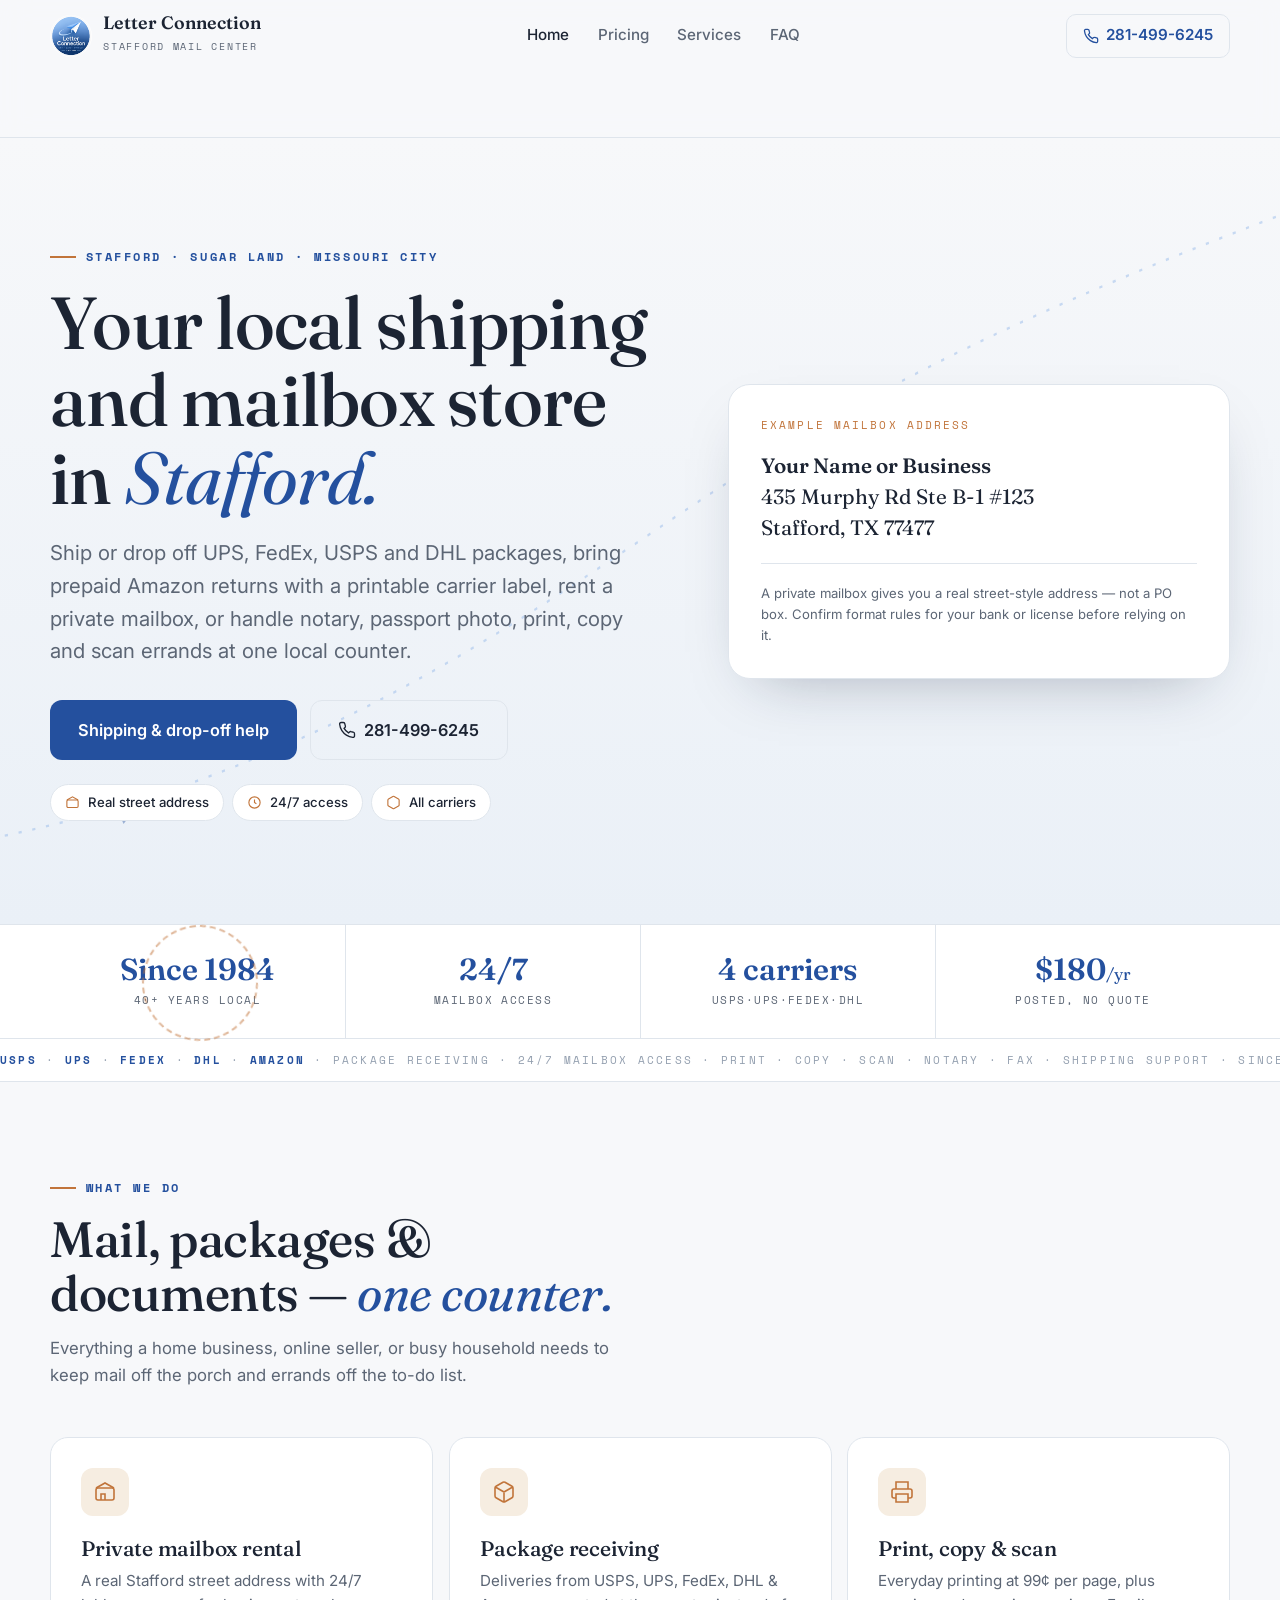
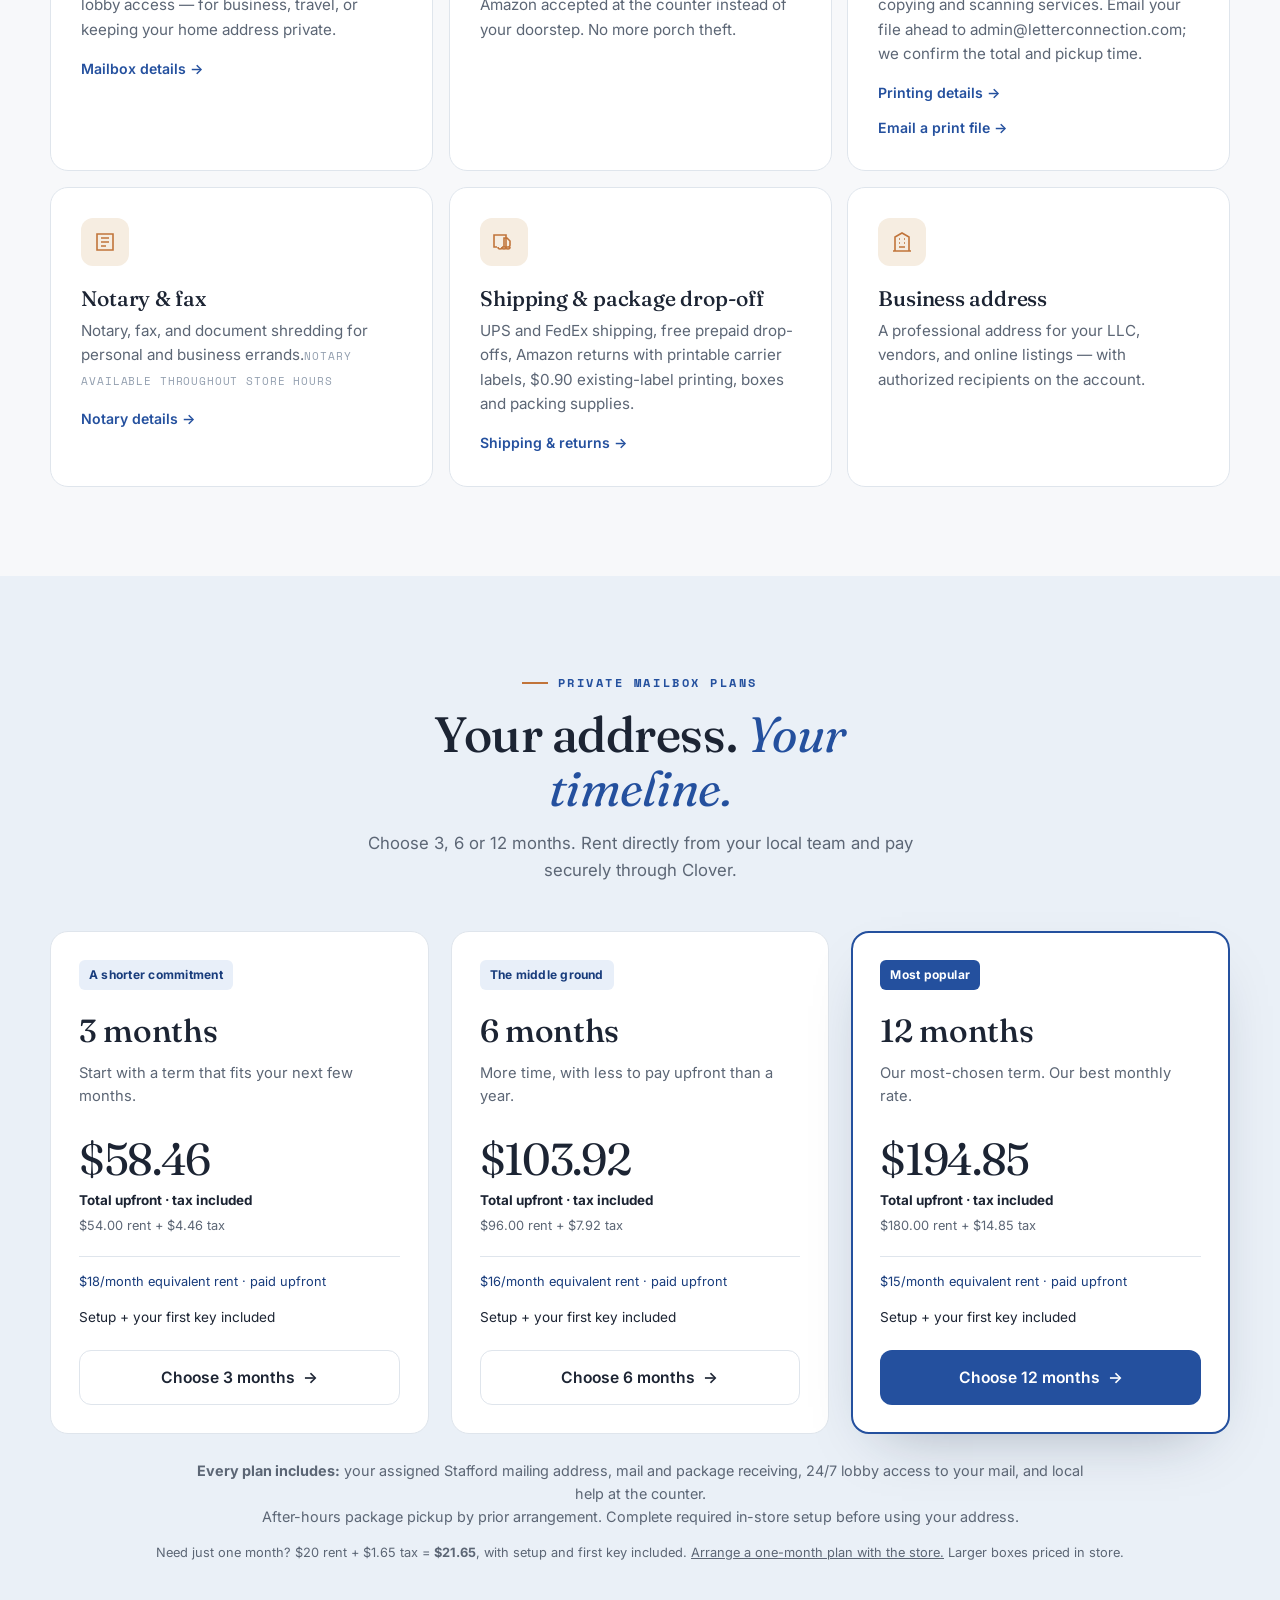
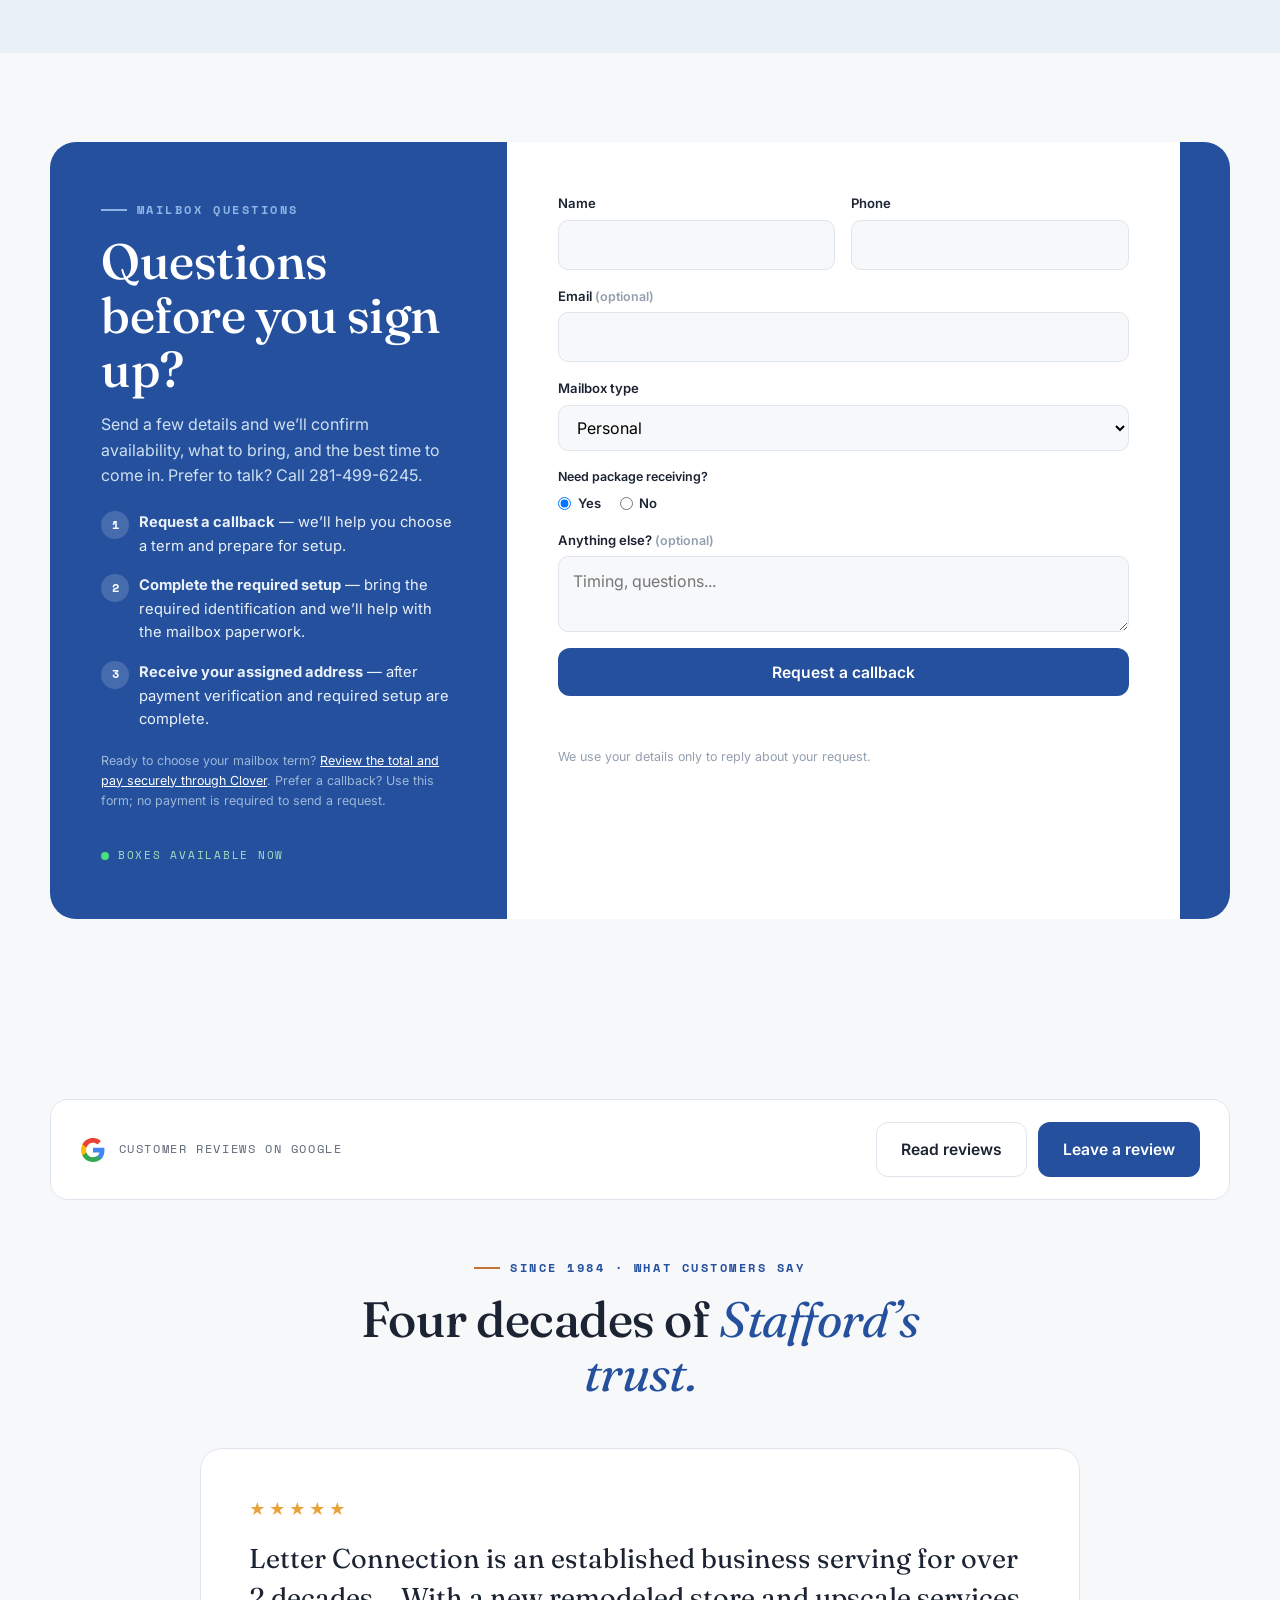
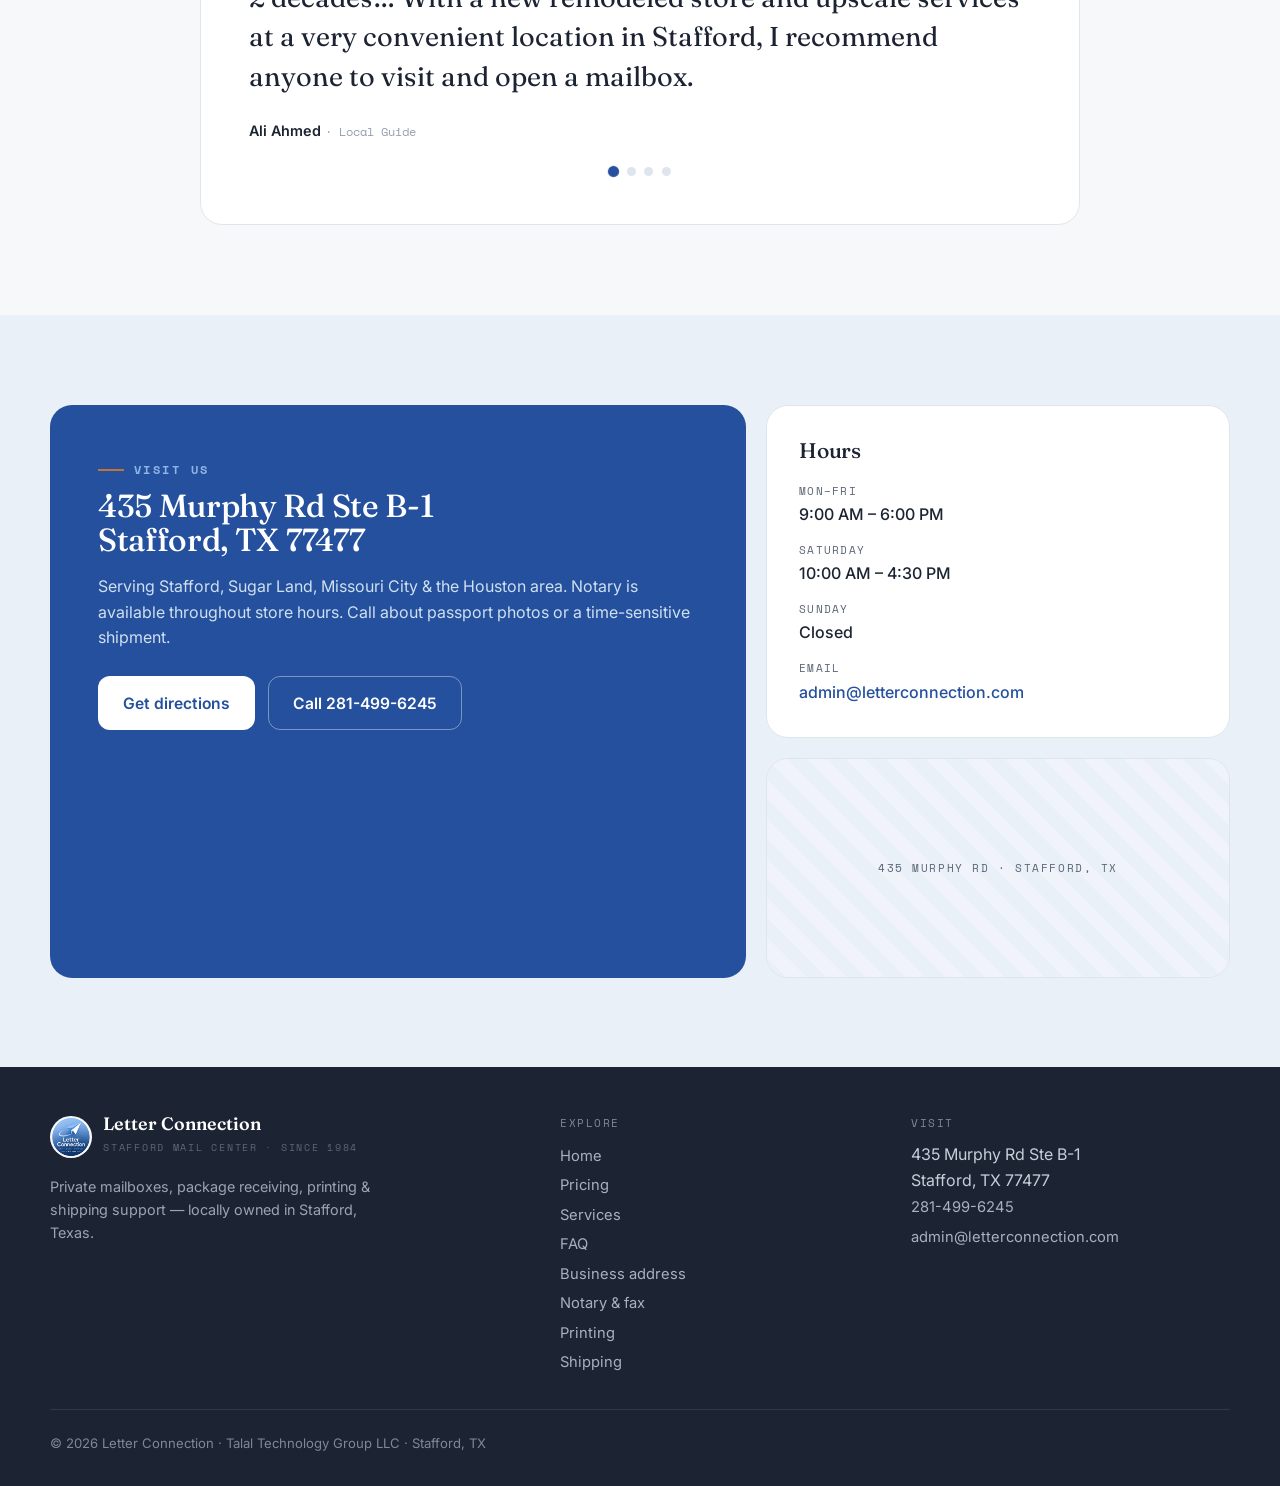
==== commit a091f92b: "Offer three, six and twelve month direct mailbox signup Publish approved plan cards and term-specifi" ====
--- a/index.html
+++ b/index.html
@@ -1,265 +1,235 @@
-<!doctype html>
-<html lang="en">
-<head>
-<meta charset="utf-8">
-<meta name="viewport" content="width=device-width,initial-scale=1">
-<meta name="google-site-verification" content="2L6JPwQiYEAb0Hzy5OHV17wzpYh338WVy15S4_Crhyc">
-<title>Shipping Store, Mailboxes, Notary &amp; Printing in Stafford, TX</title>
-<meta name="description" content="Letter Connection is Stafford's local shipping and package drop-off store for UPS, FedEx, USPS and DHL, plus Amazon returns with carrier labels, mailboxes, notary, passport photos, printing, copying and scanning.">
-<link rel="canonical" href="https://letterconnection.com/">
-<link rel="icon" href="data:image/svg+xml,%3Csvg xmlns='http://www.w3.org/2000/svg' viewBox='0 0 48 48'%3E%3Crect width='48' height='48' rx='10' fill='%230F4C81'/%3E%3Cpath d='M12 25l24-9-9 20-4-9-11-2z' fill='%23fff'/%3E%3Cpath d='M23 27l13-11' stroke='%2399C6EB' stroke-width='2' fill='none'/%3E%3C/svg%3E">
-<link rel="stylesheet" href="styles.css">
-<link rel="stylesheet" href="anim.css"><link rel="stylesheet" href="refinements.css">
-<script type="application/ld+json">
-{"@context":"https://schema.org","@type":"LocalBusiness","@id":"https://letterconnection.com/#business","name":"Letter Connection","alternateName":"Stafford Mail Center","description":"Local Stafford shipping and package drop-off store for UPS, FedEx, USPS and DHL, with prepaid Amazon returns that have carrier labels, private mailboxes, iPostal1, notary, passport photos, printing, copying, scanning and fax.","image":"https://letterconnection.com/assets/logo-badge.png","telephone":"+1-281-499-6245","email":"admin@letterconnection.com","priceRange":"$$","foundingDate":"1984","paymentAccepted":"Cash, Card, Check, Zelle","address":{"@type":"PostalAddress","streetAddress":"435 Murphy Rd Suite B-1","addressLocality":"Stafford","addressRegion":"TX","postalCode":"77477","addressCountry":"US"},"areaServed":["Stafford","Sugar Land","Missouri City","Meadows Place","Houston"],"url":"https://letterconnection.com/","openingHours":["Mo-Fr 09:00-18:00","Sa 10:00-16:30"],"hasMap":"https://www.google.com/maps?cid=6579108284754203653","sameAs":["https://www.google.com/maps?cid=6579108284754203653","https://locations.ups.com/us/en/tx/stafford/authorized-shipping-outlet-298289.html","https://www.yelp.com/biz/letter-connection-stafford-2","https://ipostal1.com/?stID=6518"],"knowsAbout":["UPS shipping and package drop-off","FedEx shipping and package drop-off","Amazon returns with printable carrier labels","USPS shipping services","DHL package drop-off","Private mailbox rental","iPostal1 digital mailbox","Notary public","Passport photos","Printing, copying and scanning"]}
-</script>
-</head>
-<body>
-<header class="site-head">
-  <div class="wrap">
-    <a class="brand" href="index.html" aria-label="Letter Connection home">
-      <img class="brand-badge" src="assets/logo-badge-small.png" alt="Letter Connection logo">
-      <span class="brand-txt"><strong>Letter Connection</strong><span>Stafford Mail Center</span></span>
-    </a>
-    <nav class="nav">
-      <a href="index.html" aria-current="page">Home</a>
-      <a href="pricing.html">Pricing</a>
-      <a href="services.html">Services</a>
-      <a href="faq.html">FAQ</a>
-    </nav>
-    <a class="head-cta" href="tel:+12814996245"><svg viewBox="0 0 24 24" width="16" height="16" fill="none" stroke="currentColor" stroke-width="1.9"><path d="M22 16.9v3a2 2 0 0 1-2.2 2 19.8 19.8 0 0 1-8.6-3 19.5 19.5 0 0 1-6-6 19.8 19.8 0 0 1-3-8.6A2 2 0 0 1 4.1 2h3a2 2 0 0 1 2 1.7c.1 1 .4 1.9.7 2.8a2 2 0 0 1-.5 2.1L8.1 9.9a16 16 0 0 0 6 6l1.3-1.3a2 2 0 0 1 2.1-.4c.9.3 1.8.6 2.8.7a2 2 0 0 1 1.7 2z"/></svg>281-499-6245</a>
-    <button class="burger" aria-label="Menu" data-burger><svg viewBox="0 0 24 24" fill="none" stroke="currentColor" stroke-width="2"><path d="M3 6h18M3 12h18M3 18h18"/></svg></button>
-  </div>
-  <div class="wrap"><nav class="mnav" data-mnav><a href="index.html">Home</a><a href="pricing.html">Pricing</a><a href="services.html">Services</a><a href="faq.html">FAQ</a><a href="tel:+12814996245">Call 281-499-6245</a></nav></div>
-</header>
-
-<section class="hero">
-  <div class="wrap">
-    <div>
-      <span class="eyebrow">Stafford · Sugar Land · Missouri City</span>
-      <h1>Your local shipping and mailbox store in <em>Stafford.</em></h1>
-      <p class="lead">Ship or drop off UPS, FedEx, USPS and DHL packages, bring prepaid Amazon returns with a printable carrier label, rent a private mailbox, or handle notary, passport photo, print, copy and scan errands at one local counter.</p>
-      <div class="hero-actions">
-        <a class="btn btn-primary btn-lg" href="shipping.html">Shipping &amp; drop-off help</a>
-        <a class="btn btn-ghost btn-lg" href="tel:+12814996245">
-          <svg viewBox="0 0 24 24" fill="none" stroke="currentColor" stroke-width="1.8"><path d="M22 16.9v3a2 2 0 0 1-2.2 2 19.8 19.8 0 0 1-8.6-3 19.5 19.5 0 0 1-6-6 19.8 19.8 0 0 1-3-8.6A2 2 0 0 1 4.1 2h3a2 2 0 0 1 2 1.7c.1 1 .4 1.9.7 2.8a2 2 0 0 1-.5 2.1L8.1 9.9a16 16 0 0 0 6 6l1.3-1.3a2 2 0 0 1 2.1-.4c.9.3 1.8.6 2.8.7a2 2 0 0 1 1.7 2z"/></svg>
-          281-499-6245</a>
-      </div>
-      <div class="hero-badges">
-        <span class="pill"><svg viewBox="0 0 24 24" fill="none" stroke="currentColor" stroke-width="1.8"><rect x="3" y="8" width="18" height="12" rx="2"/><path d="M3 8l9-5 9 5"/></svg>Real street address</span>
-        <span class="pill"><svg viewBox="0 0 24 24" fill="none" stroke="currentColor" stroke-width="1.8"><circle cx="12" cy="12" r="9"/><path d="M12 7v5l3 2"/></svg>24/7 access</span>
-        <span class="pill"><svg viewBox="0 0 24 24" fill="none" stroke="currentColor" stroke-width="1.8"><path d="M21 8v8a2 2 0 0 1-1 1.7l-7 4a2 2 0 0 1-2 0l-7-4A2 2 0 0 1 3 16V8a2 2 0 0 1 1-1.7l7-4a2 2 0 0 1 2 0l7 4A2 2 0 0 1 21 8z"/></svg>All carriers</span>
-      </div>
-    </div>
-    <aside class="hero-card">
-      <div class="tag">Example mailbox address</div>
-      <p class="addr"><b>Your Name or Business</b><br>435 Murphy Rd Ste B-1 #123<br>Stafford, TX 77477</p>
-      <p class="fine">A private mailbox gives you a real street-style address — not a PO box. Confirm format rules for your bank or license before relying on it.</p>
-    </aside>
-  </div>
-</section>
-
-<section class="stats">
-  <div class="wrap">
-    <div class="stat"><b>Since 1984</b><span>40+ years local</span></div>
-    <div class="stat"><b>24/7</b><span>Mailbox access</span></div>
-    <div class="stat"><b>4 carriers</b><span>USPS·UPS·FedEx·DHL</span></div>
-    <div class="stat"><b>$180<small>/yr</small></b><span>Posted, no quote</span></div>
-  </div>
-</section>
-
-<div class="ticker" aria-hidden="true">
-  <div class="ticker-track">
-    <span><b>USPS</b> · <b>UPS</b> · <b>FedEx</b> · <b>DHL</b> · <b>Amazon</b> · Package receiving · 24/7 mailbox access · Print · Copy · Scan · Notary · Fax · Shipping support · Since 1984 ·&nbsp;</span>
-    <span><b>USPS</b> · <b>UPS</b> · <b>FedEx</b> · <b>DHL</b> · <b>Amazon</b> · Package receiving · 24/7 mailbox access · Print · Copy · Scan · Notary · Fax · Shipping support · Since 1984 ·&nbsp;</span>
-    <span><b>USPS</b> · <b>UPS</b> · <b>FedEx</b> · <b>DHL</b> · <b>Amazon</b> · Package receiving · 24/7 mailbox access · Print · Copy · Scan · Notary · Fax · Shipping support · Since 1984 ·&nbsp;</span>
-  </div>
-</div>
-
-<section class="section">
-  <div class="wrap">
-    <div class="sec-head">
-      <span class="eyebrow">What we do</span>
-      <h2>Mail, packages &amp; documents — <em>one counter.</em></h2>
-      <p>Everything a home business, online seller, or busy household needs to keep mail off the porch and errands off the to-do list.</p>
-    </div>
-    <div class="grid g3">
-      <article class="card">
-        <div class="ico"><svg viewBox="0 0 24 24" fill="none" stroke="currentColor"><rect x="3" y="8" width="18" height="12" rx="2"/><path d="M3 8l9-5 9 5M8 20v-6h4v6"/></svg></div>
-        <h3>Private mailbox rental</h3><p>A real Stafford street address with 24/7 lobby access — for business, travel, or keeping your home address private.</p><a class="card-more" href="business-address.html">Mailbox details →</a>
-      </article>
-      <article class="card">
-        <div class="ico"><svg viewBox="0 0 24 24" fill="none" stroke="currentColor"><path d="M21 8v8a2 2 0 0 1-1 1.7l-7 4a2 2 0 0 1-2 0l-7-4A2 2 0 0 1 3 16V8a2 2 0 0 1 1-1.7l7-4a2 2 0 0 1 2 0l7 4A2 2 0 0 1 21 8zM3.3 7 12 12l8.7-5M12 22V12"/></svg></div>
-        <h3>Package receiving</h3><p>Deliveries from USPS, UPS, FedEx, DHL &amp; Amazon accepted at the counter instead of your doorstep. No more porch theft.</p>
-      </article>
-      <article class="card">
-        <div class="ico"><svg viewBox="0 0 24 24" fill="none" stroke="currentColor"><path d="M6 9V2h12v7M6 18H4a2 2 0 0 1-2-2v-5a2 2 0 0 1 2-2h16a2 2 0 0 1 2 2v5a2 2 0 0 1-2 2h-2M6 14h12v8H6z"/></svg></div>
-        <h3>Print, copy &amp; scan</h3><p>Everyday printing at 99&cent; per page, plus copying and scanning services. Email your file ahead to admin@letterconnection.com; we confirm the total and pickup time.</p><a class="card-more" href="printing.html">Printing details →</a><a class="card-more" href="mailto:admin@letterconnection.com?subject=Print%20job">Email a print file →</a>
-      </article>
-      <article class="card">
-        <div class="ico"><svg viewBox="0 0 24 24" fill="none" stroke="currentColor"><path d="M4 4h16v16H4zM8 8h8M8 12h8M8 16h5"/></svg></div>
-        <h3>Notary &amp; fax</h3><p>Notary, fax, and document shredding for personal and business errands.<span class="note">Notary available throughout store hours</span></p><a class="card-more" href="notary.html">Notary details →</a>
-      </article>
-      <article class="card">
-        <div class="ico"><svg viewBox="0 0 24 24" fill="none" stroke="currentColor"><path d="M10 17h4V5H2v12h3m5 0a2 2 0 1 1-4 0m4 0a2 2 0 1 0 4 0m0 0h2a2 2 0 0 0 2-2v-4l-3-3h-3v9M18 17a2 2 0 1 1-4 0"/></svg></div>
-        <h3>Shipping &amp; package drop-off</h3><p>UPS and FedEx shipping, free prepaid drop-offs, Amazon returns with printable carrier labels, $0.90 existing-label printing, boxes and packing supplies.</p><a class="card-more" href="shipping.html">Shipping &amp; returns →</a>
-      </article>
-      <article class="card">
-        <div class="ico"><svg viewBox="0 0 24 24" fill="none" stroke="currentColor"><path d="M3 21h18M5 21V7l7-4 7 4v14M9 9h1m4 0h1M9 13h1m4 0h1M9 17h6"/></svg></div>
-        <h3>Business address</h3><p>A professional address for your LLC, vendors, and online listings — with authorized recipients on the account.</p>
-      </article>
-    </div>
-  </div>
-</section>
-
-<section class="section" style="background:var(--sand)">
-  <div class="wrap">
-    <div class="sec-head center">
-      <span class="eyebrow">Mailbox pricing</span>
-      <h2>Posted pricing. <em>No quote required.</em></h2>
-      <p>One standard price for personal and business mailboxes. Pay online for a new annual mailbox, or ask us about other terms. Complete required setup at the store before using your address.</p>
-    </div>
-    <div class="price-wrap">
-      <div class="price-card">
-        <span class="eyebrow">Standard mailbox</span>
-        <div class="price-big">$180<small> / year</small></div>
-        <p class="price-sub">About $15 a month — same price for personal or business.</p><p class="signup-total">Initial annual signup: <b>$194.85 total</b>, including tax. Setup and your first key are included.</p>
-        <ul class="price-list">
-          <li><svg viewBox="0 0 24 24" fill="none" stroke="currentColor" stroke-width="2"><path d="M20 6 9 17l-5-5"/></svg>Real Stafford street address &amp; private box number</li>
-          <li><svg viewBox="0 0 24 24" fill="none" stroke="currentColor" stroke-width="2"><path d="M20 6 9 17l-5-5"/></svg>24/7 lobby access to your mail</li>
-          <li><svg viewBox="0 0 24 24" fill="none" stroke="currentColor" stroke-width="2"><path d="M20 6 9 17l-5-5"/></svg>Package receiving for all major carriers</li>
-          <li><svg viewBox="0 0 24 24" fill="none" stroke="currentColor" stroke-width="2"><path d="M20 6 9 17l-5-5"/></svg>Authorized recipients on your account</li>
-        </ul>
-        <a class="btn btn-ghost" style="border-color:rgba(255,255,255,.4);color:#fff" href="reserve.html">Sign up directly →</a>
-      </div>
-      <div class="terms">
-        <h3>Term options</h3>
-        <div class="term-row"><span>1 month</span><span><span class="amt">$20</span></span></div>
-        <div class="term-row"><span>3 months</span><span><span class="amt">$54</span><span class="mo">$18/mo</span></span></div>
-        <div class="term-row"><span>6 months</span><span><span class="amt">$96</span><span class="mo">$16/mo</span></span></div>
-        <div class="term-row"><span>12 months — best value</span><span><span class="amt">$180</span><span class="mo">$15/mo</span></span></div>
-        <p class="term-note">Setup and your first key are included. Larger boxes priced in store. Pay by <b>cash, card, check</b> (to Talal Technology Group LLC) <b>or Zelle</b>. Call for the required identification and USPS Form 1583 setup details.</p>
-      </div>
-    </div>
-  </div>
-</section>
-
-<section class="section" id="reserve">
-  <div class="wrap">
-    <div class="reserve">
-      <div class="reserve-info">
-        <span class="eyebrow">Mailbox questions</span>
-        <h2>Questions before you sign up?</h2>
-        <p>Send a few details and we&rsquo;ll confirm availability, what to bring, and the best time to come in. Prefer to talk? Call 281-499-6245.</p>
-        <ol class="steps">
-          <li><span><b>Request a callback</b> — we&rsquo;ll help you choose a term and prepare for setup.</span></li>
-          <li><span><b>Complete the required setup</b> — bring the required identification and we&rsquo;ll help with the mailbox paperwork.</span></li>
-          <li><span><b>Receive your assigned address</b> — after payment verification and required setup are complete.</span></li>
-        </ol>
-        <p class="fine" style="margin-top:1.2rem;color:#9db8d8">Ready for an annual mailbox? <a href="reserve.html" style="color:#fff;text-decoration:underline">Review the total and pay securely through Clover</a>. Prefer a callback? Use this form; no payment is required to send a request.</p>
-        <span class="avail"><i></i>Boxes available now</span>
-      </div>
-      <form class="reserve-form" action="https://api.web3forms.com/submit" method="POST" data-form>
-        <input type="hidden" name="access_key" value="75aa2198-6d1e-4782-9a56-506299caa8a6">
-        <input type="hidden" name="subject" value="New mailbox lead — letterconnection.com">
-        <input type="hidden" name="from_name" value="Letter Connection website">
-        <input type="checkbox" name="botcheck" class="hp" tabindex="-1" autocomplete="off">
-        <div class="row2">
-          <div class="field"><label for="n">Name</label><input id="n" name="name" required autocomplete="name"></div>
-          <div class="field"><label for="p">Phone</label><input id="p" name="phone" type="tel" required autocomplete="tel"></div>
-        </div>
-        <div class="field"><label for="e">Email <span class="fine">(optional)</span></label><input id="e" name="email" type="email" autocomplete="email"></div>
-        <div class="field"><label for="mt">Mailbox type</label><select id="mt" name="mailbox_type"><option>Personal</option><option>Business</option><option>Not sure yet</option></select></div>
-        <div class="field"><span class="fine" style="font-weight:600;color:var(--ink)">Need package receiving?</span>
-          <div class="radio-row"><label><input type="radio" name="package_receiving" value="Yes" checked> Yes</label><label><input type="radio" name="package_receiving" value="No"> No</label></div></div>
-        <div class="field"><label for="m">Anything else? <span class="fine">(optional)</span></label><textarea id="m" name="message" rows="2" placeholder="Timing, questions..."></textarea></div>
-        <button class="btn btn-primary" type="submit">Request a callback</button>
-        <p class="form-status" data-status role="status" aria-live="polite"></p>
-        <p class="fine">We use your details only to reply about your request.</p>
-      </form>
-    </div>
-  </div>
-</section>
-
-<section class="section">
-  <div class="wrap">
-    <div class="rband">
-      <div class="g"><svg viewBox="0 0 24 24" width="26" height="26"><path fill="#4285F4" d="M22.6 12.2c0-.8-.1-1.6-.2-2.3H12v4.4h6c-.3 1.4-1 2.6-2.3 3.4v2.8h3.7c2.1-2 3.2-4.9 3.2-8.3z"/><path fill="#34A853" d="M12 23c3 0 5.5-1 7.3-2.7l-3.7-2.8c-1 .7-2.3 1.1-3.6 1.1-2.8 0-5.1-1.9-6-4.4H2.2v2.9C4 20.9 7.7 23 12 23z"/><path fill="#FBBC05" d="M6 14.2a6.6 6.6 0 0 1 0-4.4V6.9H2.2a11 11 0 0 0 0 10.2L6 14.2z"/><path fill="#EA4335" d="M12 5.4c1.6 0 3 .5 4.1 1.6l3.1-3.1C17.5 2.1 15 1 12 1 7.7 1 4 3.1 2.2 6.9L6 9.8c.9-2.5 3.2-4.4 6-4.4z"/></svg><span class="glabel">Customer reviews on Google</span></div>
-      <div class="acts"><a class="btn btn-ghost" href="https://www.google.com/maps?cid=6579108284754203653" target="_blank" rel="noopener">Read reviews</a><a class="btn btn-primary" href="https://g.page/r/CQWUmpsgsE1bEBM/review" target="_blank" rel="noopener">Leave a review</a></div>
-    </div>
-    <div class="sec-head center" style="margin-top:3.2rem">
-      <span class="eyebrow">Since 1984 · what customers say</span>
-      <h2>Four decades of <em>Stafford&rsquo;s trust.</em></h2>
-    </div>
-    <div class="tspot" data-tspot>
-      <div class="tspot-stage">
-        <figure class="tslide is-active"><div class="stars">★★★★★</div><blockquote>Letter Connection is an established business serving for over 2 decades… With a new remodeled store and upscale services at a very convenient location in Stafford, I recommend anyone to visit and open a mailbox.</blockquote><figcaption><b>Ali Ahmed</b> <span>· Local Guide</span></figcaption></figure>
-        <figure class="tslide"><div class="stars">★★★★★</div><blockquote>Stopped in on a Saturday and I needed something delivered overnight. They made sure my package was sent off to arrive on time. My taxes made it!!! Verified business with honor and integrity!!!</blockquote><figcaption><b>Daniel Padilla</b> <span>· Google review</span></figcaption></figure>
-        <figure class="tslide"><div class="stars">★★★★★</div><blockquote>One stop shop. You can get all your shipping, copies, and faxes done in one place. Highly recommend this place if you need to rent a mailbox as well.</blockquote><figcaption><b>Deanna Orellana</b> <span>· Local Guide</span></figcaption></figure>
-        <figure class="tslide"><div class="stars">★★★★★</div><blockquote>Very professional, reasonable and prompt service.</blockquote><figcaption><b>Shaheen Vora</b> <span>· Local Guide</span></figcaption></figure>
-      </div>
-      <div class="tspot-nav" role="tablist" aria-label="Customer reviews">
-        <button class="is-active" aria-label="Review 1"></button>
-        <button aria-label="Review 2"></button>
-        <button aria-label="Review 3"></button>
-        <button aria-label="Review 4"></button>
-      </div>
-    </div>
-  </div>
-</section>
-
-<section class="section" style="background:var(--sand)" id="visit">
-  <div class="wrap">
-    <div class="visit-grid">
-      <div class="visit-card">
-        <span class="eyebrow" style="color:var(--sky)">Visit us</span>
-        <h2>435 Murphy Rd Ste B-1<br>Stafford, TX 77477</h2>
-        <p>Serving Stafford, Sugar Land, Missouri City &amp; the Houston area. Notary is available throughout store hours. Call about passport photos or a time-sensitive shipment.</p>
-        <div class="hero-actions">
-          <a class="btn" style="background:#fff;color:var(--navy)" href="https://www.google.com/maps/search/?api=1&query=435+Murphy+Rd+Ste+B-1+Stafford+TX+77477" target="_blank" rel="noopener">Get directions</a>
-          <a class="btn btn-ghost" style="border-color:rgba(255,255,255,.4);color:#fff" href="tel:+12814996245">Call 281-499-6245</a>
-        </div>
-      </div>
-      <div class="hours">
-        <h3 style="font-family:var(--serif);margin-bottom:1.2rem">Hours</h3>
-        <dl>
-          <div><dt>Mon–Fri</dt><dd>9:00 AM – 6:00 PM</dd></div>
-          <div><dt>Saturday</dt><dd>10:00 AM – 4:30 PM</dd></div>
-          <div><dt>Sunday</dt><dd>Closed</dd></div>
-          <div><dt>Email</dt><dd><a href="mailto:admin@letterconnection.com" style="color:var(--navy)">admin@letterconnection.com</a></dd></div>
-        </dl>
-      </div>
-      <div class="map-card">
-        <div class="map-fallback" aria-hidden="true">
-          <p>435 Murphy Rd · Stafford, TX</p>
-        </div>
-        <iframe src="https://www.google.com/maps?q=Letter+Connection,+435+Murphy+Rd+Ste+B-1,+Stafford,+TX+77477&output=embed" loading="lazy" title="Map to Letter Connection, 435 Murphy Rd Ste B-1, Stafford TX" referrerpolicy="no-referrer-when-downgrade" allowfullscreen></iframe>
-      </div>
-    </div>
-  </div>
-</section>
-
-<footer class="site-foot">
-  <div class="wrap">
-    <div>
-      <div class="brand" style="margin-bottom:1rem">
-        <img class="brand-badge" src="assets/logo-badge-small.png" alt="Letter Connection logo">
-        <span class="brand-txt"><strong>Letter Connection</strong><span>Stafford Mail Center · Since 1984</span></span>
-      </div>
-      <p style="max-width:22rem;font-size:.9rem;color:#9AA4B2">Private mailboxes, package receiving, printing &amp; shipping support — locally owned in Stafford, Texas.</p>
-    </div>
-    <div><div class="foot-h">Explore</div><a href="index.html">Home</a><br><a href="pricing.html">Pricing</a><br><a href="services.html">Services</a><br><a href="faq.html">FAQ</a><br><a href="business-address.html">Business address</a><br><a href="notary.html">Notary &amp; fax</a><br><a href="printing.html">Printing</a><br><a href="shipping.html">Shipping</a></div>
-    <div><div class="foot-h">Visit</div>435 Murphy Rd Ste B-1<br>Stafford, TX 77477<br><a href="tel:+12814996245">281-499-6245</a><br><a href="mailto:admin@letterconnection.com">admin@letterconnection.com</a></div>
-  </div>
-  <div class="wrap foot-bottom">© <span id="yr"></span> Letter Connection · Talal Technology Group LLC · Stafford, TX</div>
-</footer>
-
-<nav class="mobar" aria-label="Quick actions">
-  <a href="tel:+12814996245"><svg viewBox="0 0 24 24" fill="none" stroke="currentColor" stroke-width="1.9"><path d="M22 16.9v3a2 2 0 0 1-2.2 2 19.8 19.8 0 0 1-8.6-3 19.5 19.5 0 0 1-6-6 19.8 19.8 0 0 1-3-8.6A2 2 0 0 1 4.1 2h3a2 2 0 0 1 2 1.7c.1 1 .4 1.9.7 2.8a2 2 0 0 1-.5 2.1L8.1 9.9a16 16 0 0 0 6 6l1.3-1.3a2 2 0 0 1 2.1-.4c.9.3 1.8.6 2.8.7a2 2 0 0 1 1.7 2z"/></svg>Call</a>
-  <a class="pri" href="reserve.html"><svg viewBox="0 0 24 24" fill="none" stroke="currentColor" stroke-width="1.9"><rect x="3" y="5" width="18" height="14" rx="2"/><path d="m3 7 9 6 9-6"/></svg>Reserve</a>
-  <a href="https://www.google.com/maps/search/?api=1&query=435+Murphy+Rd+Ste+B-1+Stafford+TX+77477" target="_blank" rel="noopener"><svg viewBox="0 0 24 24" fill="none" stroke="currentColor" stroke-width="1.9"><path d="M21 10c0 6-9 12-9 12s-9-6-9-12a9 9 0 0 1 18 0z"/><circle cx="12" cy="10" r="3"/></svg>Directions</a>
-</nav>
-<script src="app.js"></script>
-<script src="anim.js"></script>
-</body>
-</html>
+<!doctype html>
+<html lang="en">
+<head>
+<meta charset="utf-8">
+<meta name="viewport" content="width=device-width,initial-scale=1">
+<meta name="google-site-verification" content="2L6JPwQiYEAb0Hzy5OHV17wzpYh338WVy15S4_Crhyc">
+<title>Shipping Store, Mailboxes, Notary &amp; Printing in Stafford, TX</title>
+<meta name="description" content="Letter Connection is Stafford's local shipping and package drop-off store for UPS, FedEx, USPS and DHL, plus Amazon returns with carrier labels, mailboxes, notary, passport photos, printing, copying and scanning.">
+<link rel="canonical" href="https://letterconnection.com/">
+<link rel="icon" href="data:image/svg+xml,%3Csvg xmlns='http://www.w3.org/2000/svg' viewBox='0 0 48 48'%3E%3Crect width='48' height='48' rx='10' fill='%230F4C81'/%3E%3Cpath d='M12 25l24-9-9 20-4-9-11-2z' fill='%23fff'/%3E%3Cpath d='M23 27l13-11' stroke='%2399C6EB' stroke-width='2' fill='none'/%3E%3C/svg%3E">
+<link rel="stylesheet" href="styles.css">
+<link rel="stylesheet" href="anim.css"><link rel="stylesheet" href="refinements.css">
+<script type="application/ld+json">
+{"@context":"https://schema.org","@type":"LocalBusiness","@id":"https://letterconnection.com/#business","name":"Letter Connection","alternateName":"Stafford Mail Center","description":"Local Stafford shipping and package drop-off store for UPS, FedEx, USPS and DHL, with prepaid Amazon returns that have carrier labels, private mailboxes, iPostal1, notary, passport photos, printing, copying, scanning and fax.","image":"https://letterconnection.com/assets/logo-badge.png","telephone":"+1-281-499-6245","email":"admin@letterconnection.com","priceRange":"$$","foundingDate":"1984","paymentAccepted":"Cash, Card, Check, Zelle","address":{"@type":"PostalAddress","streetAddress":"435 Murphy Rd Suite B-1","addressLocality":"Stafford","addressRegion":"TX","postalCode":"77477","addressCountry":"US"},"areaServed":["Stafford","Sugar Land","Missouri City","Meadows Place","Houston"],"url":"https://letterconnection.com/","openingHours":["Mo-Fr 09:00-18:00","Sa 10:00-16:30"],"hasMap":"https://www.google.com/maps?cid=6579108284754203653","sameAs":["https://www.google.com/maps?cid=6579108284754203653","https://locations.ups.com/us/en/tx/stafford/authorized-shipping-outlet-298289.html","https://www.yelp.com/biz/letter-connection-stafford-2","https://ipostal1.com/?stID=6518"],"knowsAbout":["UPS shipping and package drop-off","FedEx shipping and package drop-off","Amazon returns with printable carrier labels","USPS shipping services","DHL package drop-off","Private mailbox rental","iPostal1 digital mailbox","Notary public","Passport photos","Printing, copying and scanning"]}
+</script>
+<link rel="stylesheet" href="plans.css"></head>
+<body>
+<header class="site-head">
+  <div class="wrap">
+    <a class="brand" href="index.html" aria-label="Letter Connection home">
+      <img class="brand-badge" src="assets/logo-badge-small.png" alt="Letter Connection logo">
+      <span class="brand-txt"><strong>Letter Connection</strong><span>Stafford Mail Center</span></span>
+    </a>
+    <nav class="nav">
+      <a href="index.html" aria-current="page">Home</a>
+      <a href="pricing.html">Pricing</a>
+      <a href="services.html">Services</a>
+      <a href="faq.html">FAQ</a>
+    </nav>
+    <a class="head-cta" href="tel:+12814996245"><svg viewBox="0 0 24 24" width="16" height="16" fill="none" stroke="currentColor" stroke-width="1.9"><path d="M22 16.9v3a2 2 0 0 1-2.2 2 19.8 19.8 0 0 1-8.6-3 19.5 19.5 0 0 1-6-6 19.8 19.8 0 0 1-3-8.6A2 2 0 0 1 4.1 2h3a2 2 0 0 1 2 1.7c.1 1 .4 1.9.7 2.8a2 2 0 0 1-.5 2.1L8.1 9.9a16 16 0 0 0 6 6l1.3-1.3a2 2 0 0 1 2.1-.4c.9.3 1.8.6 2.8.7a2 2 0 0 1 1.7 2z"/></svg>281-499-6245</a>
+    <button class="burger" aria-label="Menu" data-burger><svg viewBox="0 0 24 24" fill="none" stroke="currentColor" stroke-width="2"><path d="M3 6h18M3 12h18M3 18h18"/></svg></button>
+  </div>
+  <div class="wrap"><nav class="mnav" data-mnav><a href="index.html">Home</a><a href="pricing.html">Pricing</a><a href="services.html">Services</a><a href="faq.html">FAQ</a><a href="tel:+12814996245">Call 281-499-6245</a></nav></div>
+</header>
+
+<section class="hero">
+  <div class="wrap">
+    <div>
+      <span class="eyebrow">Stafford · Sugar Land · Missouri City</span>
+      <h1>Your local shipping and mailbox store in <em>Stafford.</em></h1>
+      <p class="lead">Ship or drop off UPS, FedEx, USPS and DHL packages, bring prepaid Amazon returns with a printable carrier label, rent a private mailbox, or handle notary, passport photo, print, copy and scan errands at one local counter.</p>
+      <div class="hero-actions">
+        <a class="btn btn-primary btn-lg" href="shipping.html">Shipping &amp; drop-off help</a>
+        <a class="btn btn-ghost btn-lg" href="tel:+12814996245">
+          <svg viewBox="0 0 24 24" fill="none" stroke="currentColor" stroke-width="1.8"><path d="M22 16.9v3a2 2 0 0 1-2.2 2 19.8 19.8 0 0 1-8.6-3 19.5 19.5 0 0 1-6-6 19.8 19.8 0 0 1-3-8.6A2 2 0 0 1 4.1 2h3a2 2 0 0 1 2 1.7c.1 1 .4 1.9.7 2.8a2 2 0 0 1-.5 2.1L8.1 9.9a16 16 0 0 0 6 6l1.3-1.3a2 2 0 0 1 2.1-.4c.9.3 1.8.6 2.8.7a2 2 0 0 1 1.7 2z"/></svg>
+          281-499-6245</a>
+      </div>
+      <div class="hero-badges">
+        <span class="pill"><svg viewBox="0 0 24 24" fill="none" stroke="currentColor" stroke-width="1.8"><rect x="3" y="8" width="18" height="12" rx="2"/><path d="M3 8l9-5 9 5"/></svg>Real street address</span>
+        <span class="pill"><svg viewBox="0 0 24 24" fill="none" stroke="currentColor" stroke-width="1.8"><circle cx="12" cy="12" r="9"/><path d="M12 7v5l3 2"/></svg>24/7 access</span>
+        <span class="pill"><svg viewBox="0 0 24 24" fill="none" stroke="currentColor" stroke-width="1.8"><path d="M21 8v8a2 2 0 0 1-1 1.7l-7 4a2 2 0 0 1-2 0l-7-4A2 2 0 0 1 3 16V8a2 2 0 0 1 1-1.7l7-4a2 2 0 0 1 2 0l7 4A2 2 0 0 1 21 8z"/></svg>All carriers</span>
+      </div>
+    </div>
+    <aside class="hero-card">
+      <div class="tag">Example mailbox address</div>
+      <p class="addr"><b>Your Name or Business</b><br>435 Murphy Rd Ste B-1 #123<br>Stafford, TX 77477</p>
+      <p class="fine">A private mailbox gives you a real street-style address — not a PO box. Confirm format rules for your bank or license before relying on it.</p>
+    </aside>
+  </div>
+</section>
+
+<section class="stats">
+  <div class="wrap">
+    <div class="stat"><b>Since 1984</b><span>40+ years local</span></div>
+    <div class="stat"><b>24/7</b><span>Mailbox access</span></div>
+    <div class="stat"><b>4 carriers</b><span>USPS·UPS·FedEx·DHL</span></div>
+    <div class="stat"><b>$180<small>/yr</small></b><span>Posted, no quote</span></div>
+  </div>
+</section>
+
+<div class="ticker" aria-hidden="true">
+  <div class="ticker-track">
+    <span><b>USPS</b> · <b>UPS</b> · <b>FedEx</b> · <b>DHL</b> · <b>Amazon</b> · Package receiving · 24/7 mailbox access · Print · Copy · Scan · Notary · Fax · Shipping support · Since 1984 ·&nbsp;</span>
+    <span><b>USPS</b> · <b>UPS</b> · <b>FedEx</b> · <b>DHL</b> · <b>Amazon</b> · Package receiving · 24/7 mailbox access · Print · Copy · Scan · Notary · Fax · Shipping support · Since 1984 ·&nbsp;</span>
+    <span><b>USPS</b> · <b>UPS</b> · <b>FedEx</b> · <b>DHL</b> · <b>Amazon</b> · Package receiving · 24/7 mailbox access · Print · Copy · Scan · Notary · Fax · Shipping support · Since 1984 ·&nbsp;</span>
+  </div>
+</div>
+
+<section class="section">
+  <div class="wrap">
+    <div class="sec-head">
+      <span class="eyebrow">What we do</span>
+      <h2>Mail, packages &amp; documents — <em>one counter.</em></h2>
+      <p>Everything a home business, online seller, or busy household needs to keep mail off the porch and errands off the to-do list.</p>
+    </div>
+    <div class="grid g3">
+      <article class="card">
+        <div class="ico"><svg viewBox="0 0 24 24" fill="none" stroke="currentColor"><rect x="3" y="8" width="18" height="12" rx="2"/><path d="M3 8l9-5 9 5M8 20v-6h4v6"/></svg></div>
+        <h3>Private mailbox rental</h3><p>A real Stafford street address with 24/7 lobby access — for business, travel, or keeping your home address private.</p><a class="card-more" href="business-address.html">Mailbox details →</a>
+      </article>
+      <article class="card">
+        <div class="ico"><svg viewBox="0 0 24 24" fill="none" stroke="currentColor"><path d="M21 8v8a2 2 0 0 1-1 1.7l-7 4a2 2 0 0 1-2 0l-7-4A2 2 0 0 1 3 16V8a2 2 0 0 1 1-1.7l7-4a2 2 0 0 1 2 0l7 4A2 2 0 0 1 21 8zM3.3 7 12 12l8.7-5M12 22V12"/></svg></div>
+        <h3>Package receiving</h3><p>Deliveries from USPS, UPS, FedEx, DHL &amp; Amazon accepted at the counter instead of your doorstep. No more porch theft.</p>
+      </article>
+      <article class="card">
+        <div class="ico"><svg viewBox="0 0 24 24" fill="none" stroke="currentColor"><path d="M6 9V2h12v7M6 18H4a2 2 0 0 1-2-2v-5a2 2 0 0 1 2-2h16a2 2 0 0 1 2 2v5a2 2 0 0 1-2 2h-2M6 14h12v8H6z"/></svg></div>
+        <h3>Print, copy &amp; scan</h3><p>Everyday printing at 99&cent; per page, plus copying and scanning services. Email your file ahead to admin@letterconnection.com; we confirm the total and pickup time.</p><a class="card-more" href="printing.html">Printing details →</a><a class="card-more" href="mailto:admin@letterconnection.com?subject=Print%20job">Email a print file →</a>
+      </article>
+      <article class="card">
+        <div class="ico"><svg viewBox="0 0 24 24" fill="none" stroke="currentColor"><path d="M4 4h16v16H4zM8 8h8M8 12h8M8 16h5"/></svg></div>
+        <h3>Notary &amp; fax</h3><p>Notary, fax, and document shredding for personal and business errands.<span class="note">Notary available throughout store hours</span></p><a class="card-more" href="notary.html">Notary details →</a>
+      </article>
+      <article class="card">
+        <div class="ico"><svg viewBox="0 0 24 24" fill="none" stroke="currentColor"><path d="M10 17h4V5H2v12h3m5 0a2 2 0 1 1-4 0m4 0a2 2 0 1 0 4 0m0 0h2a2 2 0 0 0 2-2v-4l-3-3h-3v9M18 17a2 2 0 1 1-4 0"/></svg></div>
+        <h3>Shipping &amp; package drop-off</h3><p>UPS and FedEx shipping, free prepaid drop-offs, Amazon returns with printable carrier labels, $0.90 existing-label printing, boxes and packing supplies.</p><a class="card-more" href="shipping.html">Shipping &amp; returns →</a>
+      </article>
+      <article class="card">
+        <div class="ico"><svg viewBox="0 0 24 24" fill="none" stroke="currentColor"><path d="M3 21h18M5 21V7l7-4 7 4v14M9 9h1m4 0h1M9 13h1m4 0h1M9 17h6"/></svg></div>
+        <h3>Business address</h3><p>A professional address for your LLC, vendors, and online listings — with authorized recipients on the account.</p>
+      </article>
+    </div>
+  </div>
+</section>
+
+<section class="section mailbox-options" id="mailbox-plans" style="background:var(--sand)"><div class="wrap"><div class="sec-head center"><span class="eyebrow">Private mailbox plans</span><h2>Your address. <em>Your timeline.</em></h2><p>Choose 3, 6 or 12 months. Rent directly from your local team and pay securely through Clover.</p></div><div class="plan-grid"><article class="plan-card"><span class="plan-label">A shorter commitment</span><h3>3 months</h3><p class="plan-reason">Start with a term that fits your next few months.</p><div class="plan-price">$58.46</div><p class="plan-upfront">Total upfront · tax included</p><p class="plan-breakdown">$54.00 rent + $4.46 tax</p><p class="plan-equivalent">$18/month equivalent rent · paid upfront</p><p class="plan-key">Setup + your first key included</p><a class="btn btn-ghost" href="reserve.html?term=3">Choose 3 months <span aria-hidden="true">→</span></a></article><article class="plan-card"><span class="plan-label">The middle ground</span><h3>6 months</h3><p class="plan-reason">More time, with less to pay upfront than a year.</p><div class="plan-price">$103.92</div><p class="plan-upfront">Total upfront · tax included</p><p class="plan-breakdown">$96.00 rent + $7.92 tax</p><p class="plan-equivalent">$16/month equivalent rent · paid upfront</p><p class="plan-key">Setup + your first key included</p><a class="btn btn-ghost" href="reserve.html?term=6">Choose 6 months <span aria-hidden="true">→</span></a></article><article class="plan-card popular"><span class="plan-label">Most popular</span><h3>12 months</h3><p class="plan-reason">Our most-chosen term. Our best monthly rate.</p><div class="plan-price">$194.85</div><p class="plan-upfront">Total upfront · tax included</p><p class="plan-breakdown">$180.00 rent + $14.85 tax</p><p class="plan-equivalent">$15/month equivalent rent · paid upfront</p><p class="plan-key">Setup + your first key included</p><a class="btn btn-primary" href="reserve.html?term=12">Choose 12 months <span aria-hidden="true">→</span></a></article></div><div class="plan-shared"><b>Every plan includes:</b> your assigned Stafford mailing address, mail and package receiving, 24/7 lobby access to your mail, and local help at the counter.<br>After-hours package pickup by prior arrangement. Complete required in-store setup before using your address.</div><p class="plan-footnote">Need just one month? $20 rent + $1.65 tax = <b>$21.65</b>, with setup and first key included. <a href="tel:+12814996245">Arrange a one-month plan with the store.</a> Larger boxes priced in store.</p></div></section>
+
+<section class="section" id="reserve">
+  <div class="wrap">
+    <div class="reserve">
+      <div class="reserve-info">
+        <span class="eyebrow">Mailbox questions</span>
+        <h2>Questions before you sign up?</h2>
+        <p>Send a few details and we&rsquo;ll confirm availability, what to bring, and the best time to come in. Prefer to talk? Call 281-499-6245.</p>
+        <ol class="steps">
+          <li><span><b>Request a callback</b> — we&rsquo;ll help you choose a term and prepare for setup.</span></li>
+          <li><span><b>Complete the required setup</b> — bring the required identification and we&rsquo;ll help with the mailbox paperwork.</span></li>
+          <li><span><b>Receive your assigned address</b> — after payment verification and required setup are complete.</span></li>
+        </ol>
+        <p class="fine" style="margin-top:1.2rem;color:#9db8d8">Ready to choose your mailbox term? <a href="reserve.html" style="color:#fff;text-decoration:underline">Review the total and pay securely through Clover</a>. Prefer a callback? Use this form; no payment is required to send a request.</p>
+        <span class="avail"><i></i>Boxes available now</span>
+      </div>
+      <form class="reserve-form" action="https://api.web3forms.com/submit" method="POST" data-form>
+        <input type="hidden" name="access_key" value="75aa2198-6d1e-4782-9a56-506299caa8a6">
+        <input type="hidden" name="subject" value="New mailbox lead — letterconnection.com">
+        <input type="hidden" name="from_name" value="Letter Connection website">
+        <input type="checkbox" name="botcheck" class="hp" tabindex="-1" autocomplete="off">
+        <div class="row2">
+          <div class="field"><label for="n">Name</label><input id="n" name="name" required autocomplete="name"></div>
+          <div class="field"><label for="p">Phone</label><input id="p" name="phone" type="tel" required autocomplete="tel"></div>
+        </div>
+        <div class="field"><label for="e">Email <span class="fine">(optional)</span></label><input id="e" name="email" type="email" autocomplete="email"></div>
+        <div class="field"><label for="mt">Mailbox type</label><select id="mt" name="mailbox_type"><option>Personal</option><option>Business</option><option>Not sure yet</option></select></div>
+        <div class="field"><span class="fine" style="font-weight:600;color:var(--ink)">Need package receiving?</span>
+          <div class="radio-row"><label><input type="radio" name="package_receiving" value="Yes" checked> Yes</label><label><input type="radio" name="package_receiving" value="No"> No</label></div></div>
+        <div class="field"><label for="m">Anything else? <span class="fine">(optional)</span></label><textarea id="m" name="message" rows="2" placeholder="Timing, questions..."></textarea></div>
+        <button class="btn btn-primary" type="submit">Request a callback</button>
+        <p class="form-status" data-status role="status" aria-live="polite"></p>
+        <p class="fine">We use your details only to reply about your request.</p>
+      </form>
+    </div>
+  </div>
+</section>
+
+<section class="section">
+  <div class="wrap">
+    <div class="rband">
+      <div class="g"><svg viewBox="0 0 24 24" width="26" height="26"><path fill="#4285F4" d="M22.6 12.2c0-.8-.1-1.6-.2-2.3H12v4.4h6c-.3 1.4-1 2.6-2.3 3.4v2.8h3.7c2.1-2 3.2-4.9 3.2-8.3z"/><path fill="#34A853" d="M12 23c3 0 5.5-1 7.3-2.7l-3.7-2.8c-1 .7-2.3 1.1-3.6 1.1-2.8 0-5.1-1.9-6-4.4H2.2v2.9C4 20.9 7.7 23 12 23z"/><path fill="#FBBC05" d="M6 14.2a6.6 6.6 0 0 1 0-4.4V6.9H2.2a11 11 0 0 0 0 10.2L6 14.2z"/><path fill="#EA4335" d="M12 5.4c1.6 0 3 .5 4.1 1.6l3.1-3.1C17.5 2.1 15 1 12 1 7.7 1 4 3.1 2.2 6.9L6 9.8c.9-2.5 3.2-4.4 6-4.4z"/></svg><span class="glabel">Customer reviews on Google</span></div>
+      <div class="acts"><a class="btn btn-ghost" href="https://www.google.com/maps?cid=6579108284754203653" target="_blank" rel="noopener">Read reviews</a><a class="btn btn-primary" href="https://g.page/r/CQWUmpsgsE1bEBM/review" target="_blank" rel="noopener">Leave a review</a></div>
+    </div>
+    <div class="sec-head center" style="margin-top:3.2rem">
+      <span class="eyebrow">Since 1984 · what customers say</span>
+      <h2>Four decades of <em>Stafford&rsquo;s trust.</em></h2>
+    </div>
+    <div class="tspot" data-tspot>
+      <div class="tspot-stage">
+        <figure class="tslide is-active"><div class="stars">★★★★★</div><blockquote>Letter Connection is an established business serving for over 2 decades… With a new remodeled store and upscale services at a very convenient location in Stafford, I recommend anyone to visit and open a mailbox.</blockquote><figcaption><b>Ali Ahmed</b> <span>· Local Guide</span></figcaption></figure>
+        <figure class="tslide"><div class="stars">★★★★★</div><blockquote>Stopped in on a Saturday and I needed something delivered overnight. They made sure my package was sent off to arrive on time. My taxes made it!!! Verified business with honor and integrity!!!</blockquote><figcaption><b>Daniel Padilla</b> <span>· Google review</span></figcaption></figure>
+        <figure class="tslide"><div class="stars">★★★★★</div><blockquote>One stop shop. You can get all your shipping, copies, and faxes done in one place. Highly recommend this place if you need to rent a mailbox as well.</blockquote><figcaption><b>Deanna Orellana</b> <span>· Local Guide</span></figcaption></figure>
+        <figure class="tslide"><div class="stars">★★★★★</div><blockquote>Very professional, reasonable and prompt service.</blockquote><figcaption><b>Shaheen Vora</b> <span>· Local Guide</span></figcaption></figure>
+      </div>
+      <div class="tspot-nav" role="tablist" aria-label="Customer reviews">
+        <button class="is-active" aria-label="Review 1"></button>
+        <button aria-label="Review 2"></button>
+        <button aria-label="Review 3"></button>
+        <button aria-label="Review 4"></button>
+      </div>
+    </div>
+  </div>
+</section>
+
+<section class="section" style="background:var(--sand)" id="visit">
+  <div class="wrap">
+    <div class="visit-grid">
+      <div class="visit-card">
+        <span class="eyebrow" style="color:var(--sky)">Visit us</span>
+        <h2>435 Murphy Rd Ste B-1<br>Stafford, TX 77477</h2>
+        <p>Serving Stafford, Sugar Land, Missouri City &amp; the Houston area. Notary is available throughout store hours. Call about passport photos or a time-sensitive shipment.</p>
+        <div class="hero-actions">
+          <a class="btn" style="background:#fff;color:var(--navy)" href="https://www.google.com/maps/search/?api=1&query=435+Murphy+Rd+Ste+B-1+Stafford+TX+77477" target="_blank" rel="noopener">Get directions</a>
+          <a class="btn btn-ghost" style="border-color:rgba(255,255,255,.4);color:#fff" href="tel:+12814996245">Call 281-499-6245</a>
+        </div>
+      </div>
+      <div class="hours">
+        <h3 style="font-family:var(--serif);margin-bottom:1.2rem">Hours</h3>
+        <dl>
+          <div><dt>Mon–Fri</dt><dd>9:00 AM – 6:00 PM</dd></div>
+          <div><dt>Saturday</dt><dd>10:00 AM – 4:30 PM</dd></div>
+          <div><dt>Sunday</dt><dd>Closed</dd></div>
+          <div><dt>Email</dt><dd><a href="mailto:admin@letterconnection.com" style="color:var(--navy)">admin@letterconnection.com</a></dd></div>
+        </dl>
+      </div>
+      <div class="map-card">
+        <div class="map-fallback" aria-hidden="true">
+          <p>435 Murphy Rd · Stafford, TX</p>
+        </div>
+        <iframe src="https://www.google.com/maps?q=Letter+Connection,+435+Murphy+Rd+Ste+B-1,+Stafford,+TX+77477&output=embed" loading="lazy" title="Map to Letter Connection, 435 Murphy Rd Ste B-1, Stafford TX" referrerpolicy="no-referrer-when-downgrade" allowfullscreen></iframe>
+      </div>
+    </div>
+  </div>
+</section>
+
+<footer class="site-foot">
+  <div class="wrap">
+    <div>
+      <div class="brand" style="margin-bottom:1rem">
+        <img class="brand-badge" src="assets/logo-badge-small.png" alt="Letter Connection logo">
+        <span class="brand-txt"><strong>Letter Connection</strong><span>Stafford Mail Center · Since 1984</span></span>
+      </div>
+      <p style="max-width:22rem;font-size:.9rem;color:#9AA4B2">Private mailboxes, package receiving, printing &amp; shipping support — locally owned in Stafford, Texas.</p>
+    </div>
+    <div><div class="foot-h">Explore</div><a href="index.html">Home</a><br><a href="pricing.html">Pricing</a><br><a href="services.html">Services</a><br><a href="faq.html">FAQ</a><br><a href="business-address.html">Business address</a><br><a href="notary.html">Notary &amp; fax</a><br><a href="printing.html">Printing</a><br><a href="shipping.html">Shipping</a></div>
+    <div><div class="foot-h">Visit</div>435 Murphy Rd Ste B-1<br>Stafford, TX 77477<br><a href="tel:+12814996245">281-499-6245</a><br><a href="mailto:admin@letterconnection.com">admin@letterconnection.com</a></div>
+  </div>
+  <div class="wrap foot-bottom">© <span id="yr"></span> Letter Connection · Talal Technology Group LLC · Stafford, TX</div>
+</footer>
+
+<nav class="mobar" aria-label="Quick actions">
+  <a href="tel:+12814996245"><svg viewBox="0 0 24 24" fill="none" stroke="currentColor" stroke-width="1.9"><path d="M22 16.9v3a2 2 0 0 1-2.2 2 19.8 19.8 0 0 1-8.6-3 19.5 19.5 0 0 1-6-6 19.8 19.8 0 0 1-3-8.6A2 2 0 0 1 4.1 2h3a2 2 0 0 1 2 1.7c.1 1 .4 1.9.7 2.8a2 2 0 0 1-.5 2.1L8.1 9.9a16 16 0 0 0 6 6l1.3-1.3a2 2 0 0 1 2.1-.4c.9.3 1.8.6 2.8.7a2 2 0 0 1 1.7 2z"/></svg>Call</a>
+  <a class="pri" href="reserve.html"><svg viewBox="0 0 24 24" fill="none" stroke="currentColor" stroke-width="1.9"><rect x="3" y="5" width="18" height="14" rx="2"/><path d="m3 7 9 6 9-6"/></svg>Reserve</a>
+  <a href="https://www.google.com/maps/search/?api=1&query=435+Murphy+Rd+Ste+B-1+Stafford+TX+77477" target="_blank" rel="noopener"><svg viewBox="0 0 24 24" fill="none" stroke="currentColor" stroke-width="1.9"><path d="M21 10c0 6-9 12-9 12s-9-6-9-12a9 9 0 0 1 18 0z"/><circle cx="12" cy="10" r="3"/></svg>Directions</a>
+</nav>
+<script src="app.js"></script>
+<script src="anim.js"></script>
+</body>
+</html>
--- a/plans.css
+++ b/plans.css
@@ -0,0 +1,2 @@
+.plan-grid{display:grid;grid-template-columns:repeat(3,minmax(0,1fr));gap:22px;align-items:stretch}.plan-card{background:var(--paper);padding:28px;border:1px solid var(--line);border-radius:18px;display:flex;flex-direction:column}.plan-card.popular{border:2px solid var(--navy);box-shadow:var(--shadow);padding:27px}.plan-label{display:inline-block;align-self:flex-start;background:var(--navy-soft);color:var(--navy-ink);padding:5px 10px;border-radius:6px;font-size:.75rem;font-weight:700;letter-spacing:.02em;margin-bottom:22px}.popular .plan-label{background:var(--navy);color:white}.plan-card h3{font-size:2rem}.plan-reason{color:var(--muted);font-size:.92rem;min-height:50px;margin:12px 0 22px}.plan-price{font-family:var(--serif);font-size:2.8rem;line-height:1.1;color:var(--ink);letter-spacing:-.03em}.plan-upfront{font-size:.84rem;font-weight:700;margin-top:7px}.plan-breakdown{font-size:.8rem;color:var(--muted);margin-top:4px}.plan-equivalent{font-size:.8rem;color:var(--navy-ink);border-top:1px solid var(--line);margin-top:20px;padding-top:15px}.plan-key{font-size:.85rem;margin:14px 0 22px}.plan-card .btn{width:100%;margin-top:auto;white-space:normal}.plan-shared{max-width:900px;text-align:center;margin:25px auto 0;font-size:.9rem;color:var(--muted)}.plan-footnote{font-size:.8rem;text-align:center;color:var(--muted);margin-top:15px}.plan-footnote a,.fine a{ text-decoration:underline}.journey{display:grid;grid-template-columns:1.5fr 1fr;gap:50px;padding:40px;background:var(--sand);border-radius:20px}.journey h2{font-size:2.4rem;margin:20px 0}.journey p{margin-top:16px;max-width:600px}.journey-links{display:flex;flex-direction:column;justify-content:center;gap:12px}.journey-links a{background:white;border:1px solid var(--line);border-radius:10px;padding:18px;display:flex;justify-content:space-between;color:var(--navy-ink);font-weight:650}.signup-main{padding-top:45px;padding-bottom:60px}.signup-intro{max-width:850px}.signup-intro h1{font-size:clamp(2.5rem,5vw,3.8rem);margin:18px 0}.signup-layout{display:grid;grid-template-columns:1.1fr 1fr;gap:50px;margin-top:35px}.term-picker{border:0;min-width:0}.term-picker legend{font-weight:700;padding-bottom:12px}.term-choice{display:flex;align-items:center;gap:14px;padding:19px;border:1px solid var(--line);border-radius:12px;background:white;margin-bottom:12px;cursor:pointer}.term-choice:has(input:checked){border:2px solid var(--navy);padding:18px;background:var(--navy-soft)}.term-choice input{width:20px;height:20px;accent-color:var(--navy);flex-shrink:0}.term-choice>span{flex:1}.term-choice>span strong{display:block}.term-choice>span span{display:block;font-size:.8rem;color:var(--muted)}.term-choice>b{white-space:nowrap}.choice-note{color:var(--navy-ink);font-size:.85rem;min-height:48px;margin:16px 0}.setup-summary{padding:25px 0}.setup-summary h2{font-size:2rem;margin-bottom:20px}.setup-summary ul{padding-left:20px;line-height:1.9}.setup-summary p{font-size:.85rem;color:var(--muted);margin-top:15px}.checkout-summary{background:white;border:1px solid var(--line);border-radius:18px;padding:30px;align-self:start;box-shadow:var(--shadow)}.checkout-summary h2{font-size:2rem;margin:18px 0 24px}.amount-line{display:flex;justify-content:space-between;gap:20px;padding:12px 0;font-size:.95rem}.amount-line.total{border-top:1px solid var(--line);font-size:1.4rem;margin-top:10px}.payment-terms{background:var(--sand);padding:12px;border-radius:8px;font-size:.85rem;margin:18px 0}.setup-check{display:flex;align-items:flex-start;gap:10px;font-size:.85rem}.setup-check input{width:19px;height:19px;flex-shrink:0;margin-top:3px;accent-color:var(--navy)}.signup-pay{width:100%;margin:20px 0 12px;white-space:normal}.signup-pay:disabled{opacity:.45;cursor:not-allowed;transform:none}.checkout-summary .fine{margin:10px 0}.signup-next{border-top:1px solid var(--line);padding:40px 0;margin-top:25px}.signup-next h2{font-size:2rem;margin-bottom:25px}.signup-next p{margin-top:10px}.signup-next .fine{margin-top:22px}.term-choice:focus-within,a:focus-visible,button:focus-visible{outline:3px solid var(--terra);outline-offset:4px}@media(max-width:760px){.plan-grid,.signup-layout,.journey{grid-template-columns:1fr}.plan-card{padding:25px}.plan-reason{min-height:0;margin-bottom:20px}.plan-card.popular{padding:24px}.signup-layout{gap:20px}.signup-main{padding-top:26px}.checkout-summary{padding:23px}.journey{padding:26px;gap:15px}.journey h2{font-size:2rem}.term-choice{padding:15px;gap:10px}.term-choice:has(input:checked){padding:14px}.plan-price{font-size:2.6rem}}
+@media(max-width:760px){.signup-layout>section:first-child{display:contents}.signup-layout .term-picker{order:0}.signup-layout .choice-note{order:1;min-height:0;margin:0}.signup-layout .checkout-summary{order:2}.signup-layout .setup-summary{order:3}}
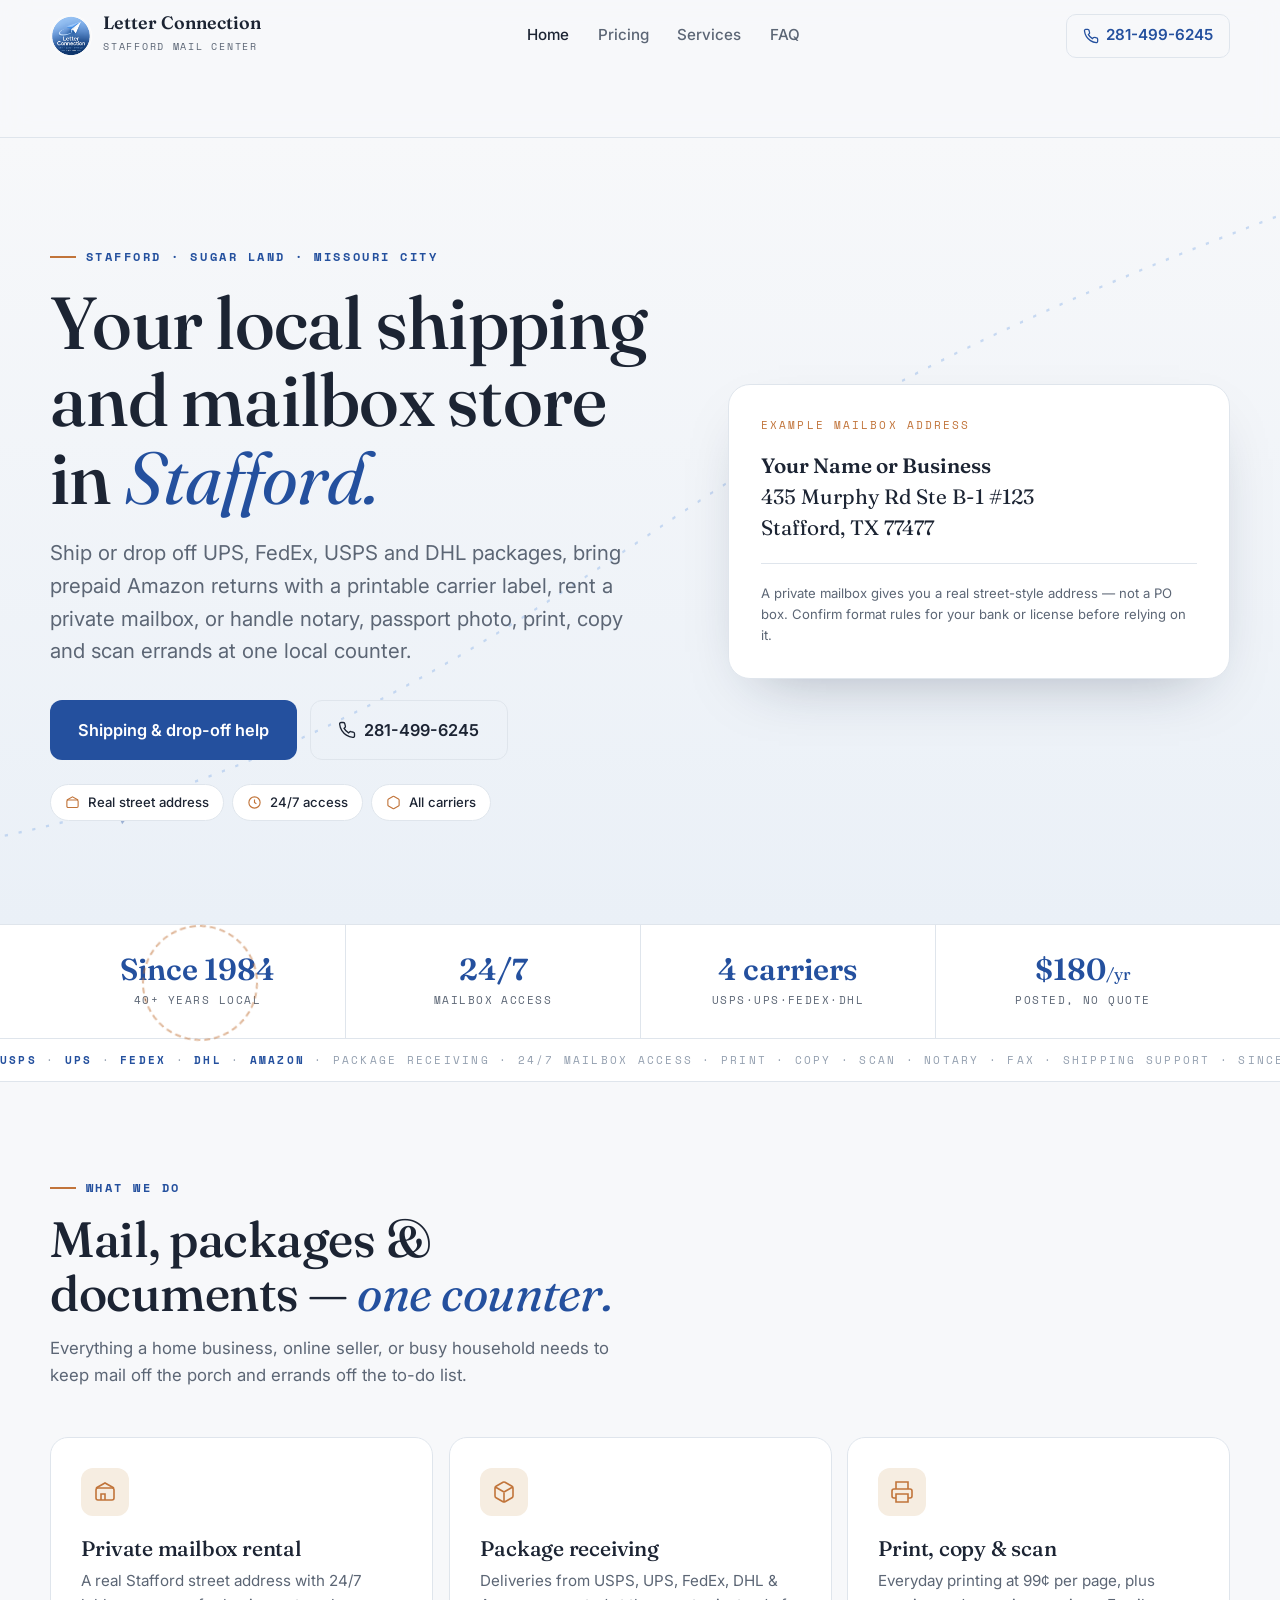
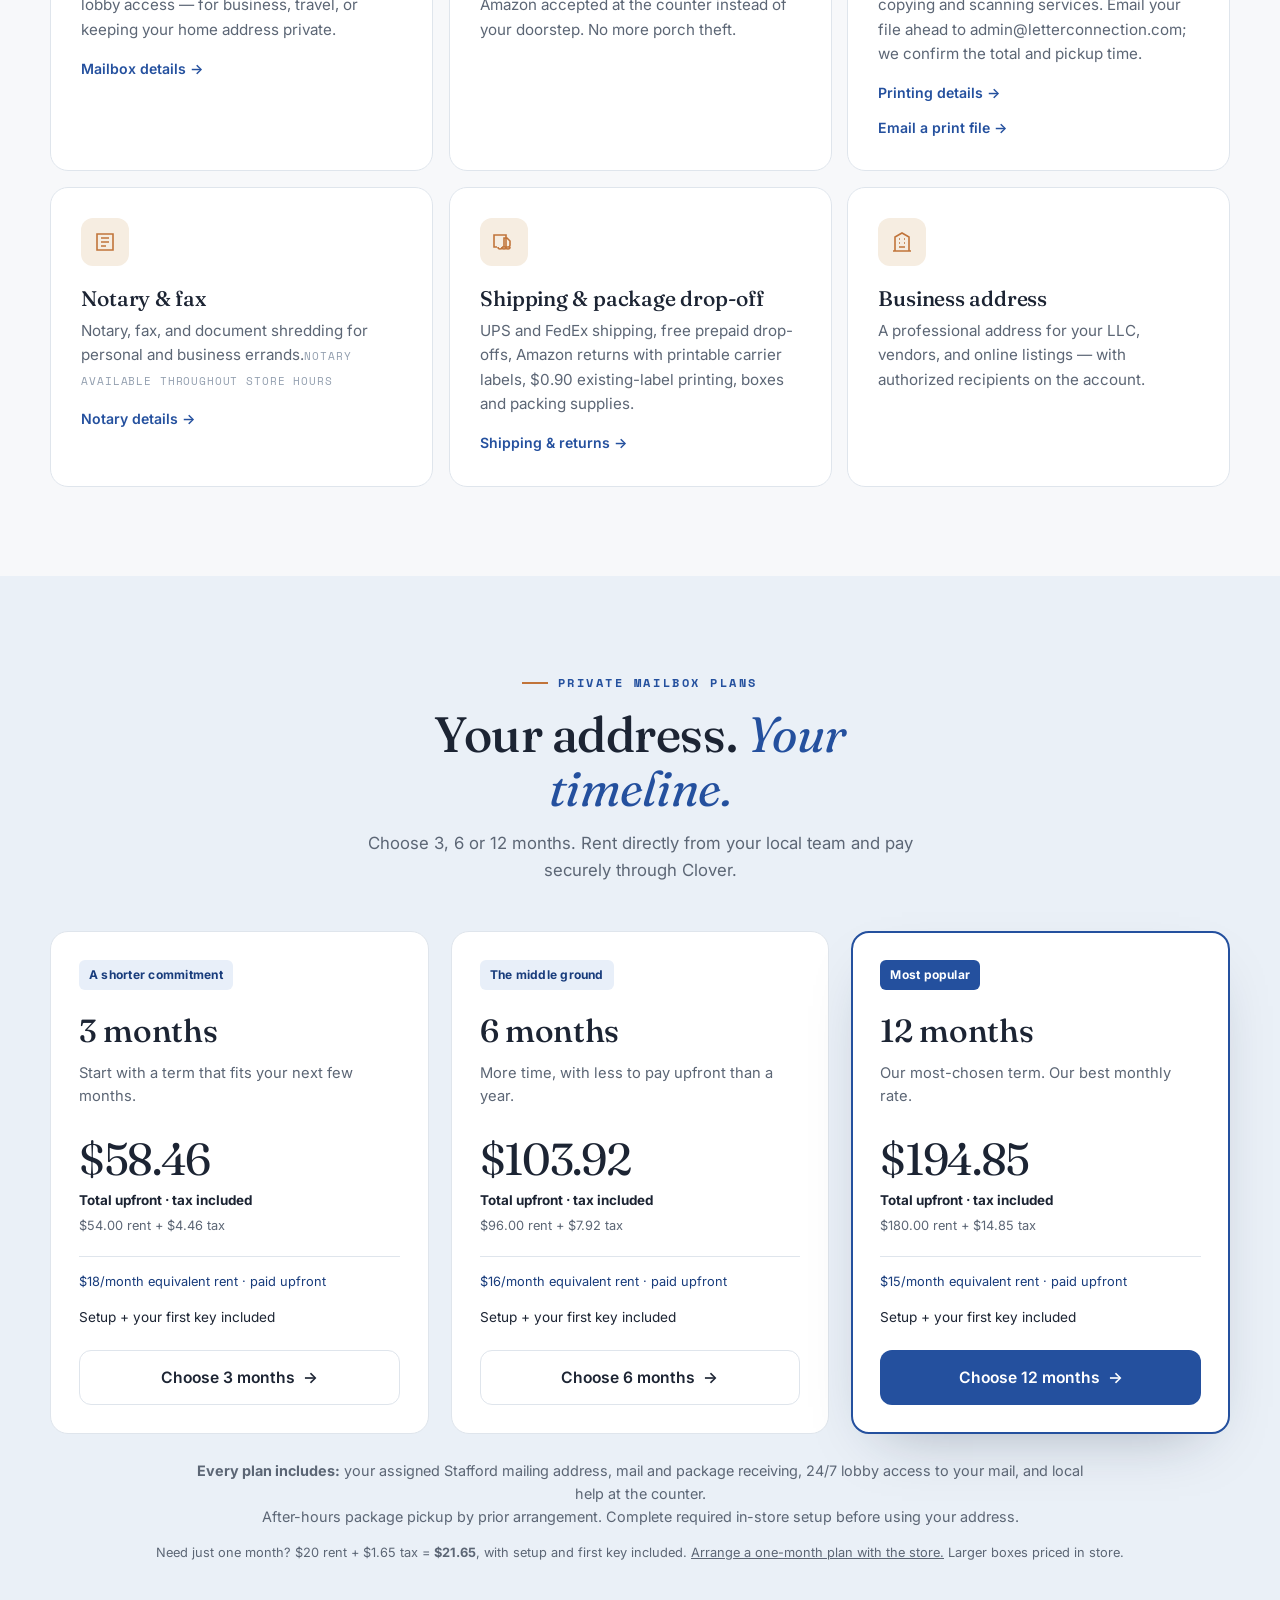
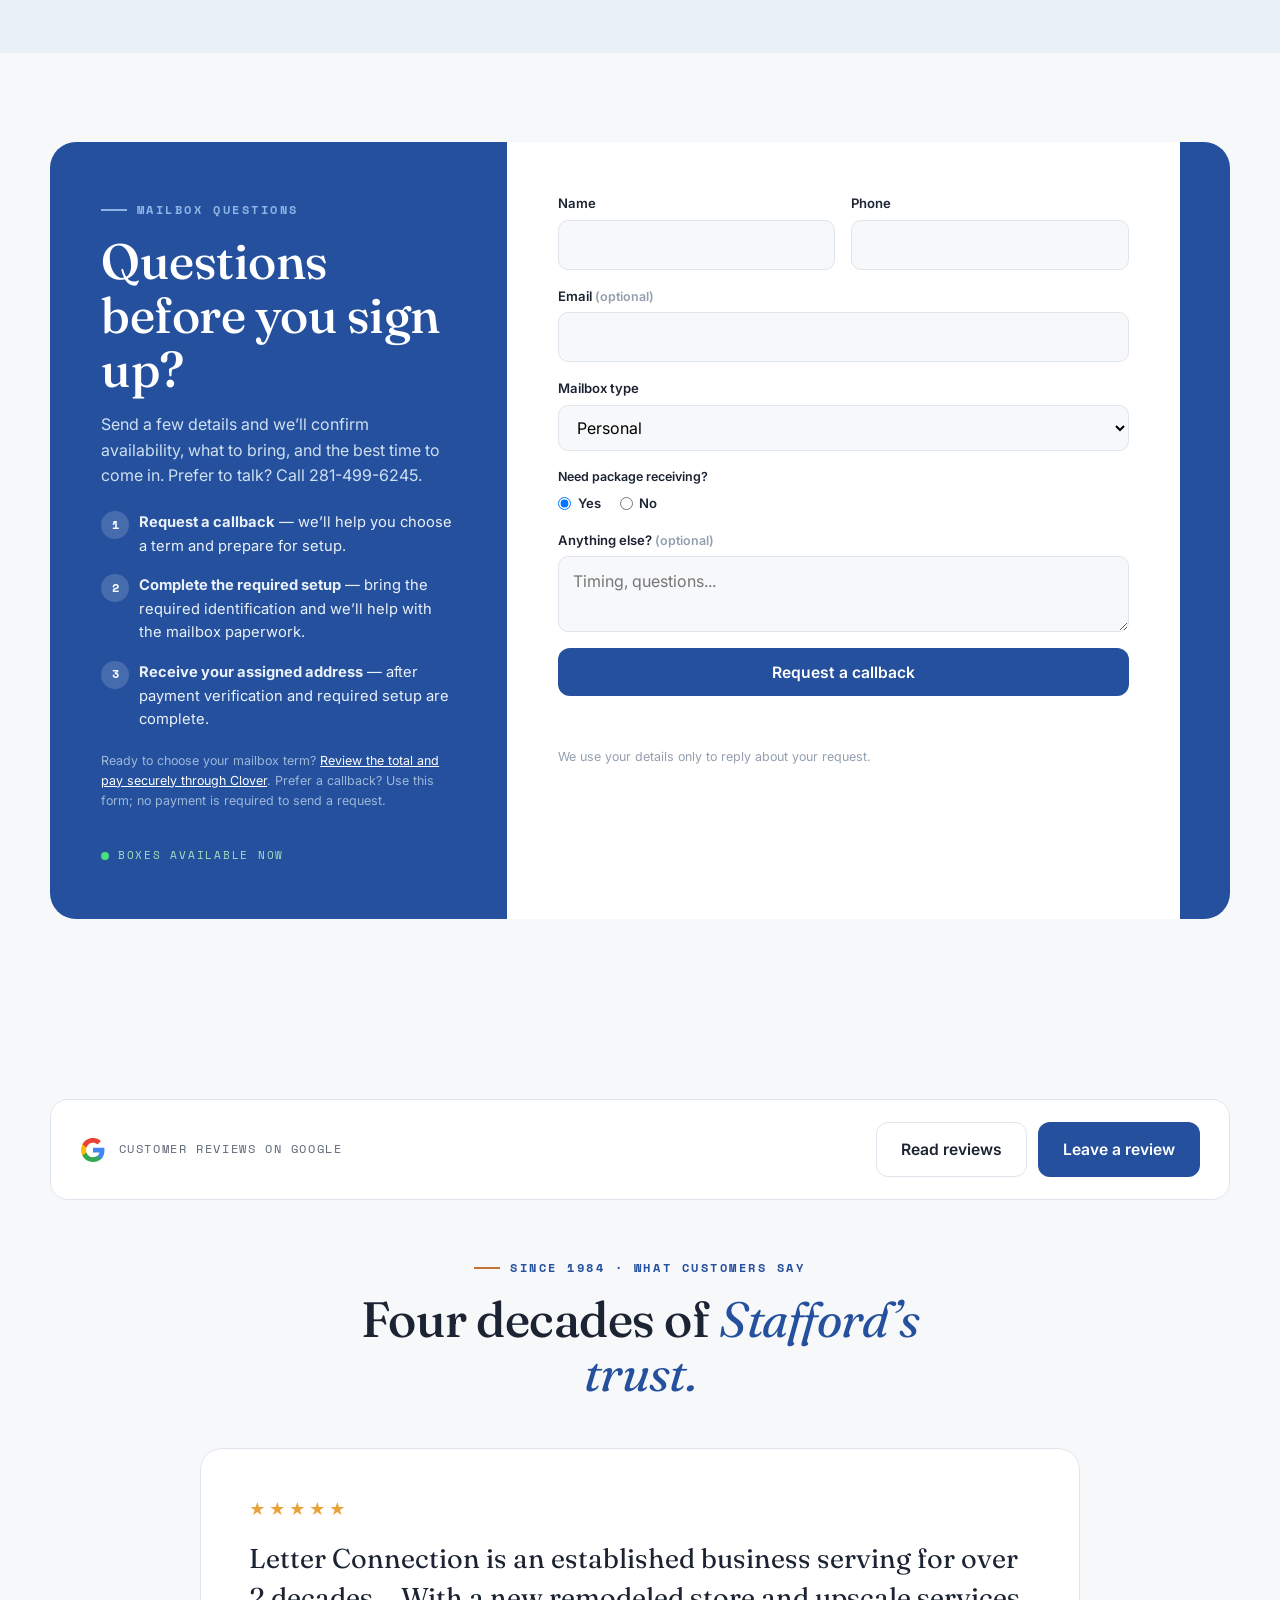
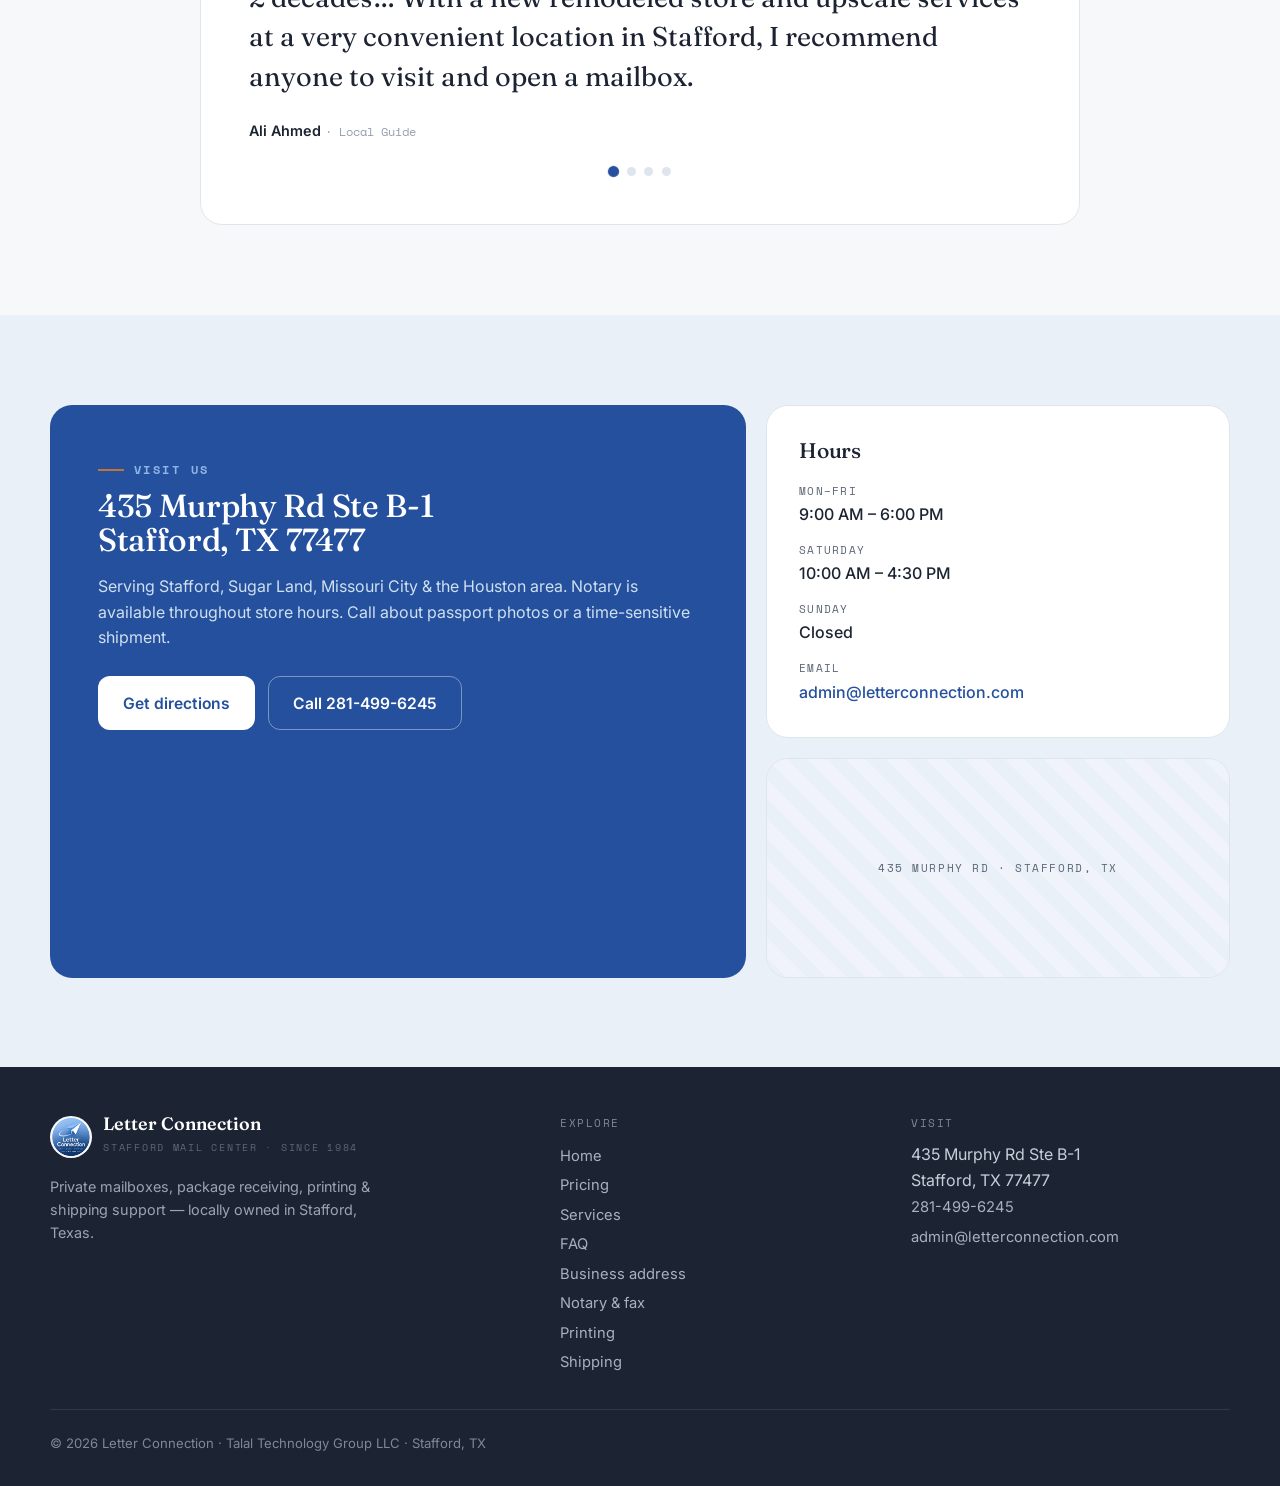
==== commit 55ed9b9a: "Preserve UTF-8 punctuation in mailbox page release" ====
--- a/index.html
+++ b/index.html
@@ -1,235 +1,235 @@
-<!doctype html>
-<html lang="en">
-<head>
-<meta charset="utf-8">
-<meta name="viewport" content="width=device-width,initial-scale=1">
-<meta name="google-site-verification" content="2L6JPwQiYEAb0Hzy5OHV17wzpYh338WVy15S4_Crhyc">
-<title>Shipping Store, Mailboxes, Notary &amp; Printing in Stafford, TX</title>
-<meta name="description" content="Letter Connection is Stafford's local shipping and package drop-off store for UPS, FedEx, USPS and DHL, plus Amazon returns with carrier labels, mailboxes, notary, passport photos, printing, copying and scanning.">
-<link rel="canonical" href="https://letterconnection.com/">
-<link rel="icon" href="data:image/svg+xml,%3Csvg xmlns='http://www.w3.org/2000/svg' viewBox='0 0 48 48'%3E%3Crect width='48' height='48' rx='10' fill='%230F4C81'/%3E%3Cpath d='M12 25l24-9-9 20-4-9-11-2z' fill='%23fff'/%3E%3Cpath d='M23 27l13-11' stroke='%2399C6EB' stroke-width='2' fill='none'/%3E%3C/svg%3E">
-<link rel="stylesheet" href="styles.css">
-<link rel="stylesheet" href="anim.css"><link rel="stylesheet" href="refinements.css">
-<script type="application/ld+json">
-{"@context":"https://schema.org","@type":"LocalBusiness","@id":"https://letterconnection.com/#business","name":"Letter Connection","alternateName":"Stafford Mail Center","description":"Local Stafford shipping and package drop-off store for UPS, FedEx, USPS and DHL, with prepaid Amazon returns that have carrier labels, private mailboxes, iPostal1, notary, passport photos, printing, copying, scanning and fax.","image":"https://letterconnection.com/assets/logo-badge.png","telephone":"+1-281-499-6245","email":"admin@letterconnection.com","priceRange":"$$","foundingDate":"1984","paymentAccepted":"Cash, Card, Check, Zelle","address":{"@type":"PostalAddress","streetAddress":"435 Murphy Rd Suite B-1","addressLocality":"Stafford","addressRegion":"TX","postalCode":"77477","addressCountry":"US"},"areaServed":["Stafford","Sugar Land","Missouri City","Meadows Place","Houston"],"url":"https://letterconnection.com/","openingHours":["Mo-Fr 09:00-18:00","Sa 10:00-16:30"],"hasMap":"https://www.google.com/maps?cid=6579108284754203653","sameAs":["https://www.google.com/maps?cid=6579108284754203653","https://locations.ups.com/us/en/tx/stafford/authorized-shipping-outlet-298289.html","https://www.yelp.com/biz/letter-connection-stafford-2","https://ipostal1.com/?stID=6518"],"knowsAbout":["UPS shipping and package drop-off","FedEx shipping and package drop-off","Amazon returns with printable carrier labels","USPS shipping services","DHL package drop-off","Private mailbox rental","iPostal1 digital mailbox","Notary public","Passport photos","Printing, copying and scanning"]}
-</script>
-<link rel="stylesheet" href="plans.css"></head>
-<body>
-<header class="site-head">
-  <div class="wrap">
-    <a class="brand" href="index.html" aria-label="Letter Connection home">
-      <img class="brand-badge" src="assets/logo-badge-small.png" alt="Letter Connection logo">
-      <span class="brand-txt"><strong>Letter Connection</strong><span>Stafford Mail Center</span></span>
-    </a>
-    <nav class="nav">
-      <a href="index.html" aria-current="page">Home</a>
-      <a href="pricing.html">Pricing</a>
-      <a href="services.html">Services</a>
-      <a href="faq.html">FAQ</a>
-    </nav>
-    <a class="head-cta" href="tel:+12814996245"><svg viewBox="0 0 24 24" width="16" height="16" fill="none" stroke="currentColor" stroke-width="1.9"><path d="M22 16.9v3a2 2 0 0 1-2.2 2 19.8 19.8 0 0 1-8.6-3 19.5 19.5 0 0 1-6-6 19.8 19.8 0 0 1-3-8.6A2 2 0 0 1 4.1 2h3a2 2 0 0 1 2 1.7c.1 1 .4 1.9.7 2.8a2 2 0 0 1-.5 2.1L8.1 9.9a16 16 0 0 0 6 6l1.3-1.3a2 2 0 0 1 2.1-.4c.9.3 1.8.6 2.8.7a2 2 0 0 1 1.7 2z"/></svg>281-499-6245</a>
-    <button class="burger" aria-label="Menu" data-burger><svg viewBox="0 0 24 24" fill="none" stroke="currentColor" stroke-width="2"><path d="M3 6h18M3 12h18M3 18h18"/></svg></button>
-  </div>
-  <div class="wrap"><nav class="mnav" data-mnav><a href="index.html">Home</a><a href="pricing.html">Pricing</a><a href="services.html">Services</a><a href="faq.html">FAQ</a><a href="tel:+12814996245">Call 281-499-6245</a></nav></div>
-</header>
-
-<section class="hero">
-  <div class="wrap">
-    <div>
-      <span class="eyebrow">Stafford · Sugar Land · Missouri City</span>
-      <h1>Your local shipping and mailbox store in <em>Stafford.</em></h1>
-      <p class="lead">Ship or drop off UPS, FedEx, USPS and DHL packages, bring prepaid Amazon returns with a printable carrier label, rent a private mailbox, or handle notary, passport photo, print, copy and scan errands at one local counter.</p>
-      <div class="hero-actions">
-        <a class="btn btn-primary btn-lg" href="shipping.html">Shipping &amp; drop-off help</a>
-        <a class="btn btn-ghost btn-lg" href="tel:+12814996245">
-          <svg viewBox="0 0 24 24" fill="none" stroke="currentColor" stroke-width="1.8"><path d="M22 16.9v3a2 2 0 0 1-2.2 2 19.8 19.8 0 0 1-8.6-3 19.5 19.5 0 0 1-6-6 19.8 19.8 0 0 1-3-8.6A2 2 0 0 1 4.1 2h3a2 2 0 0 1 2 1.7c.1 1 .4 1.9.7 2.8a2 2 0 0 1-.5 2.1L8.1 9.9a16 16 0 0 0 6 6l1.3-1.3a2 2 0 0 1 2.1-.4c.9.3 1.8.6 2.8.7a2 2 0 0 1 1.7 2z"/></svg>
-          281-499-6245</a>
-      </div>
-      <div class="hero-badges">
-        <span class="pill"><svg viewBox="0 0 24 24" fill="none" stroke="currentColor" stroke-width="1.8"><rect x="3" y="8" width="18" height="12" rx="2"/><path d="M3 8l9-5 9 5"/></svg>Real street address</span>
-        <span class="pill"><svg viewBox="0 0 24 24" fill="none" stroke="currentColor" stroke-width="1.8"><circle cx="12" cy="12" r="9"/><path d="M12 7v5l3 2"/></svg>24/7 access</span>
-        <span class="pill"><svg viewBox="0 0 24 24" fill="none" stroke="currentColor" stroke-width="1.8"><path d="M21 8v8a2 2 0 0 1-1 1.7l-7 4a2 2 0 0 1-2 0l-7-4A2 2 0 0 1 3 16V8a2 2 0 0 1 1-1.7l7-4a2 2 0 0 1 2 0l7 4A2 2 0 0 1 21 8z"/></svg>All carriers</span>
-      </div>
-    </div>
-    <aside class="hero-card">
-      <div class="tag">Example mailbox address</div>
-      <p class="addr"><b>Your Name or Business</b><br>435 Murphy Rd Ste B-1 #123<br>Stafford, TX 77477</p>
-      <p class="fine">A private mailbox gives you a real street-style address — not a PO box. Confirm format rules for your bank or license before relying on it.</p>
-    </aside>
-  </div>
-</section>
-
-<section class="stats">
-  <div class="wrap">
-    <div class="stat"><b>Since 1984</b><span>40+ years local</span></div>
-    <div class="stat"><b>24/7</b><span>Mailbox access</span></div>
-    <div class="stat"><b>4 carriers</b><span>USPS·UPS·FedEx·DHL</span></div>
-    <div class="stat"><b>$180<small>/yr</small></b><span>Posted, no quote</span></div>
-  </div>
-</section>
-
-<div class="ticker" aria-hidden="true">
-  <div class="ticker-track">
-    <span><b>USPS</b> · <b>UPS</b> · <b>FedEx</b> · <b>DHL</b> · <b>Amazon</b> · Package receiving · 24/7 mailbox access · Print · Copy · Scan · Notary · Fax · Shipping support · Since 1984 ·&nbsp;</span>
-    <span><b>USPS</b> · <b>UPS</b> · <b>FedEx</b> · <b>DHL</b> · <b>Amazon</b> · Package receiving · 24/7 mailbox access · Print · Copy · Scan · Notary · Fax · Shipping support · Since 1984 ·&nbsp;</span>
-    <span><b>USPS</b> · <b>UPS</b> · <b>FedEx</b> · <b>DHL</b> · <b>Amazon</b> · Package receiving · 24/7 mailbox access · Print · Copy · Scan · Notary · Fax · Shipping support · Since 1984 ·&nbsp;</span>
-  </div>
-</div>
-
-<section class="section">
-  <div class="wrap">
-    <div class="sec-head">
-      <span class="eyebrow">What we do</span>
-      <h2>Mail, packages &amp; documents — <em>one counter.</em></h2>
-      <p>Everything a home business, online seller, or busy household needs to keep mail off the porch and errands off the to-do list.</p>
-    </div>
-    <div class="grid g3">
-      <article class="card">
-        <div class="ico"><svg viewBox="0 0 24 24" fill="none" stroke="currentColor"><rect x="3" y="8" width="18" height="12" rx="2"/><path d="M3 8l9-5 9 5M8 20v-6h4v6"/></svg></div>
-        <h3>Private mailbox rental</h3><p>A real Stafford street address with 24/7 lobby access — for business, travel, or keeping your home address private.</p><a class="card-more" href="business-address.html">Mailbox details →</a>
-      </article>
-      <article class="card">
-        <div class="ico"><svg viewBox="0 0 24 24" fill="none" stroke="currentColor"><path d="M21 8v8a2 2 0 0 1-1 1.7l-7 4a2 2 0 0 1-2 0l-7-4A2 2 0 0 1 3 16V8a2 2 0 0 1 1-1.7l7-4a2 2 0 0 1 2 0l7 4A2 2 0 0 1 21 8zM3.3 7 12 12l8.7-5M12 22V12"/></svg></div>
-        <h3>Package receiving</h3><p>Deliveries from USPS, UPS, FedEx, DHL &amp; Amazon accepted at the counter instead of your doorstep. No more porch theft.</p>
-      </article>
-      <article class="card">
-        <div class="ico"><svg viewBox="0 0 24 24" fill="none" stroke="currentColor"><path d="M6 9V2h12v7M6 18H4a2 2 0 0 1-2-2v-5a2 2 0 0 1 2-2h16a2 2 0 0 1 2 2v5a2 2 0 0 1-2 2h-2M6 14h12v8H6z"/></svg></div>
-        <h3>Print, copy &amp; scan</h3><p>Everyday printing at 99&cent; per page, plus copying and scanning services. Email your file ahead to admin@letterconnection.com; we confirm the total and pickup time.</p><a class="card-more" href="printing.html">Printing details →</a><a class="card-more" href="mailto:admin@letterconnection.com?subject=Print%20job">Email a print file →</a>
-      </article>
-      <article class="card">
-        <div class="ico"><svg viewBox="0 0 24 24" fill="none" stroke="currentColor"><path d="M4 4h16v16H4zM8 8h8M8 12h8M8 16h5"/></svg></div>
-        <h3>Notary &amp; fax</h3><p>Notary, fax, and document shredding for personal and business errands.<span class="note">Notary available throughout store hours</span></p><a class="card-more" href="notary.html">Notary details →</a>
-      </article>
-      <article class="card">
-        <div class="ico"><svg viewBox="0 0 24 24" fill="none" stroke="currentColor"><path d="M10 17h4V5H2v12h3m5 0a2 2 0 1 1-4 0m4 0a2 2 0 1 0 4 0m0 0h2a2 2 0 0 0 2-2v-4l-3-3h-3v9M18 17a2 2 0 1 1-4 0"/></svg></div>
-        <h3>Shipping &amp; package drop-off</h3><p>UPS and FedEx shipping, free prepaid drop-offs, Amazon returns with printable carrier labels, $0.90 existing-label printing, boxes and packing supplies.</p><a class="card-more" href="shipping.html">Shipping &amp; returns →</a>
-      </article>
-      <article class="card">
-        <div class="ico"><svg viewBox="0 0 24 24" fill="none" stroke="currentColor"><path d="M3 21h18M5 21V7l7-4 7 4v14M9 9h1m4 0h1M9 13h1m4 0h1M9 17h6"/></svg></div>
-        <h3>Business address</h3><p>A professional address for your LLC, vendors, and online listings — with authorized recipients on the account.</p>
-      </article>
-    </div>
-  </div>
-</section>
-
-<section class="section mailbox-options" id="mailbox-plans" style="background:var(--sand)"><div class="wrap"><div class="sec-head center"><span class="eyebrow">Private mailbox plans</span><h2>Your address. <em>Your timeline.</em></h2><p>Choose 3, 6 or 12 months. Rent directly from your local team and pay securely through Clover.</p></div><div class="plan-grid"><article class="plan-card"><span class="plan-label">A shorter commitment</span><h3>3 months</h3><p class="plan-reason">Start with a term that fits your next few months.</p><div class="plan-price">$58.46</div><p class="plan-upfront">Total upfront · tax included</p><p class="plan-breakdown">$54.00 rent + $4.46 tax</p><p class="plan-equivalent">$18/month equivalent rent · paid upfront</p><p class="plan-key">Setup + your first key included</p><a class="btn btn-ghost" href="reserve.html?term=3">Choose 3 months <span aria-hidden="true">→</span></a></article><article class="plan-card"><span class="plan-label">The middle ground</span><h3>6 months</h3><p class="plan-reason">More time, with less to pay upfront than a year.</p><div class="plan-price">$103.92</div><p class="plan-upfront">Total upfront · tax included</p><p class="plan-breakdown">$96.00 rent + $7.92 tax</p><p class="plan-equivalent">$16/month equivalent rent · paid upfront</p><p class="plan-key">Setup + your first key included</p><a class="btn btn-ghost" href="reserve.html?term=6">Choose 6 months <span aria-hidden="true">→</span></a></article><article class="plan-card popular"><span class="plan-label">Most popular</span><h3>12 months</h3><p class="plan-reason">Our most-chosen term. Our best monthly rate.</p><div class="plan-price">$194.85</div><p class="plan-upfront">Total upfront · tax included</p><p class="plan-breakdown">$180.00 rent + $14.85 tax</p><p class="plan-equivalent">$15/month equivalent rent · paid upfront</p><p class="plan-key">Setup + your first key included</p><a class="btn btn-primary" href="reserve.html?term=12">Choose 12 months <span aria-hidden="true">→</span></a></article></div><div class="plan-shared"><b>Every plan includes:</b> your assigned Stafford mailing address, mail and package receiving, 24/7 lobby access to your mail, and local help at the counter.<br>After-hours package pickup by prior arrangement. Complete required in-store setup before using your address.</div><p class="plan-footnote">Need just one month? $20 rent + $1.65 tax = <b>$21.65</b>, with setup and first key included. <a href="tel:+12814996245">Arrange a one-month plan with the store.</a> Larger boxes priced in store.</p></div></section>
-
-<section class="section" id="reserve">
-  <div class="wrap">
-    <div class="reserve">
-      <div class="reserve-info">
-        <span class="eyebrow">Mailbox questions</span>
-        <h2>Questions before you sign up?</h2>
-        <p>Send a few details and we&rsquo;ll confirm availability, what to bring, and the best time to come in. Prefer to talk? Call 281-499-6245.</p>
-        <ol class="steps">
-          <li><span><b>Request a callback</b> — we&rsquo;ll help you choose a term and prepare for setup.</span></li>
-          <li><span><b>Complete the required setup</b> — bring the required identification and we&rsquo;ll help with the mailbox paperwork.</span></li>
-          <li><span><b>Receive your assigned address</b> — after payment verification and required setup are complete.</span></li>
-        </ol>
-        <p class="fine" style="margin-top:1.2rem;color:#9db8d8">Ready to choose your mailbox term? <a href="reserve.html" style="color:#fff;text-decoration:underline">Review the total and pay securely through Clover</a>. Prefer a callback? Use this form; no payment is required to send a request.</p>
-        <span class="avail"><i></i>Boxes available now</span>
-      </div>
-      <form class="reserve-form" action="https://api.web3forms.com/submit" method="POST" data-form>
-        <input type="hidden" name="access_key" value="75aa2198-6d1e-4782-9a56-506299caa8a6">
-        <input type="hidden" name="subject" value="New mailbox lead — letterconnection.com">
-        <input type="hidden" name="from_name" value="Letter Connection website">
-        <input type="checkbox" name="botcheck" class="hp" tabindex="-1" autocomplete="off">
-        <div class="row2">
-          <div class="field"><label for="n">Name</label><input id="n" name="name" required autocomplete="name"></div>
-          <div class="field"><label for="p">Phone</label><input id="p" name="phone" type="tel" required autocomplete="tel"></div>
-        </div>
-        <div class="field"><label for="e">Email <span class="fine">(optional)</span></label><input id="e" name="email" type="email" autocomplete="email"></div>
-        <div class="field"><label for="mt">Mailbox type</label><select id="mt" name="mailbox_type"><option>Personal</option><option>Business</option><option>Not sure yet</option></select></div>
-        <div class="field"><span class="fine" style="font-weight:600;color:var(--ink)">Need package receiving?</span>
-          <div class="radio-row"><label><input type="radio" name="package_receiving" value="Yes" checked> Yes</label><label><input type="radio" name="package_receiving" value="No"> No</label></div></div>
-        <div class="field"><label for="m">Anything else? <span class="fine">(optional)</span></label><textarea id="m" name="message" rows="2" placeholder="Timing, questions..."></textarea></div>
-        <button class="btn btn-primary" type="submit">Request a callback</button>
-        <p class="form-status" data-status role="status" aria-live="polite"></p>
-        <p class="fine">We use your details only to reply about your request.</p>
-      </form>
-    </div>
-  </div>
-</section>
-
-<section class="section">
-  <div class="wrap">
-    <div class="rband">
-      <div class="g"><svg viewBox="0 0 24 24" width="26" height="26"><path fill="#4285F4" d="M22.6 12.2c0-.8-.1-1.6-.2-2.3H12v4.4h6c-.3 1.4-1 2.6-2.3 3.4v2.8h3.7c2.1-2 3.2-4.9 3.2-8.3z"/><path fill="#34A853" d="M12 23c3 0 5.5-1 7.3-2.7l-3.7-2.8c-1 .7-2.3 1.1-3.6 1.1-2.8 0-5.1-1.9-6-4.4H2.2v2.9C4 20.9 7.7 23 12 23z"/><path fill="#FBBC05" d="M6 14.2a6.6 6.6 0 0 1 0-4.4V6.9H2.2a11 11 0 0 0 0 10.2L6 14.2z"/><path fill="#EA4335" d="M12 5.4c1.6 0 3 .5 4.1 1.6l3.1-3.1C17.5 2.1 15 1 12 1 7.7 1 4 3.1 2.2 6.9L6 9.8c.9-2.5 3.2-4.4 6-4.4z"/></svg><span class="glabel">Customer reviews on Google</span></div>
-      <div class="acts"><a class="btn btn-ghost" href="https://www.google.com/maps?cid=6579108284754203653" target="_blank" rel="noopener">Read reviews</a><a class="btn btn-primary" href="https://g.page/r/CQWUmpsgsE1bEBM/review" target="_blank" rel="noopener">Leave a review</a></div>
-    </div>
-    <div class="sec-head center" style="margin-top:3.2rem">
-      <span class="eyebrow">Since 1984 · what customers say</span>
-      <h2>Four decades of <em>Stafford&rsquo;s trust.</em></h2>
-    </div>
-    <div class="tspot" data-tspot>
-      <div class="tspot-stage">
-        <figure class="tslide is-active"><div class="stars">★★★★★</div><blockquote>Letter Connection is an established business serving for over 2 decades… With a new remodeled store and upscale services at a very convenient location in Stafford, I recommend anyone to visit and open a mailbox.</blockquote><figcaption><b>Ali Ahmed</b> <span>· Local Guide</span></figcaption></figure>
-        <figure class="tslide"><div class="stars">★★★★★</div><blockquote>Stopped in on a Saturday and I needed something delivered overnight. They made sure my package was sent off to arrive on time. My taxes made it!!! Verified business with honor and integrity!!!</blockquote><figcaption><b>Daniel Padilla</b> <span>· Google review</span></figcaption></figure>
-        <figure class="tslide"><div class="stars">★★★★★</div><blockquote>One stop shop. You can get all your shipping, copies, and faxes done in one place. Highly recommend this place if you need to rent a mailbox as well.</blockquote><figcaption><b>Deanna Orellana</b> <span>· Local Guide</span></figcaption></figure>
-        <figure class="tslide"><div class="stars">★★★★★</div><blockquote>Very professional, reasonable and prompt service.</blockquote><figcaption><b>Shaheen Vora</b> <span>· Local Guide</span></figcaption></figure>
-      </div>
-      <div class="tspot-nav" role="tablist" aria-label="Customer reviews">
-        <button class="is-active" aria-label="Review 1"></button>
-        <button aria-label="Review 2"></button>
-        <button aria-label="Review 3"></button>
-        <button aria-label="Review 4"></button>
-      </div>
-    </div>
-  </div>
-</section>
-
-<section class="section" style="background:var(--sand)" id="visit">
-  <div class="wrap">
-    <div class="visit-grid">
-      <div class="visit-card">
-        <span class="eyebrow" style="color:var(--sky)">Visit us</span>
-        <h2>435 Murphy Rd Ste B-1<br>Stafford, TX 77477</h2>
-        <p>Serving Stafford, Sugar Land, Missouri City &amp; the Houston area. Notary is available throughout store hours. Call about passport photos or a time-sensitive shipment.</p>
-        <div class="hero-actions">
-          <a class="btn" style="background:#fff;color:var(--navy)" href="https://www.google.com/maps/search/?api=1&query=435+Murphy+Rd+Ste+B-1+Stafford+TX+77477" target="_blank" rel="noopener">Get directions</a>
-          <a class="btn btn-ghost" style="border-color:rgba(255,255,255,.4);color:#fff" href="tel:+12814996245">Call 281-499-6245</a>
-        </div>
-      </div>
-      <div class="hours">
-        <h3 style="font-family:var(--serif);margin-bottom:1.2rem">Hours</h3>
-        <dl>
-          <div><dt>Mon–Fri</dt><dd>9:00 AM – 6:00 PM</dd></div>
-          <div><dt>Saturday</dt><dd>10:00 AM – 4:30 PM</dd></div>
-          <div><dt>Sunday</dt><dd>Closed</dd></div>
-          <div><dt>Email</dt><dd><a href="mailto:admin@letterconnection.com" style="color:var(--navy)">admin@letterconnection.com</a></dd></div>
-        </dl>
-      </div>
-      <div class="map-card">
-        <div class="map-fallback" aria-hidden="true">
-          <p>435 Murphy Rd · Stafford, TX</p>
-        </div>
-        <iframe src="https://www.google.com/maps?q=Letter+Connection,+435+Murphy+Rd+Ste+B-1,+Stafford,+TX+77477&output=embed" loading="lazy" title="Map to Letter Connection, 435 Murphy Rd Ste B-1, Stafford TX" referrerpolicy="no-referrer-when-downgrade" allowfullscreen></iframe>
-      </div>
-    </div>
-  </div>
-</section>
-
-<footer class="site-foot">
-  <div class="wrap">
-    <div>
-      <div class="brand" style="margin-bottom:1rem">
-        <img class="brand-badge" src="assets/logo-badge-small.png" alt="Letter Connection logo">
-        <span class="brand-txt"><strong>Letter Connection</strong><span>Stafford Mail Center · Since 1984</span></span>
-      </div>
-      <p style="max-width:22rem;font-size:.9rem;color:#9AA4B2">Private mailboxes, package receiving, printing &amp; shipping support — locally owned in Stafford, Texas.</p>
-    </div>
-    <div><div class="foot-h">Explore</div><a href="index.html">Home</a><br><a href="pricing.html">Pricing</a><br><a href="services.html">Services</a><br><a href="faq.html">FAQ</a><br><a href="business-address.html">Business address</a><br><a href="notary.html">Notary &amp; fax</a><br><a href="printing.html">Printing</a><br><a href="shipping.html">Shipping</a></div>
-    <div><div class="foot-h">Visit</div>435 Murphy Rd Ste B-1<br>Stafford, TX 77477<br><a href="tel:+12814996245">281-499-6245</a><br><a href="mailto:admin@letterconnection.com">admin@letterconnection.com</a></div>
-  </div>
-  <div class="wrap foot-bottom">© <span id="yr"></span> Letter Connection · Talal Technology Group LLC · Stafford, TX</div>
-</footer>
-
-<nav class="mobar" aria-label="Quick actions">
-  <a href="tel:+12814996245"><svg viewBox="0 0 24 24" fill="none" stroke="currentColor" stroke-width="1.9"><path d="M22 16.9v3a2 2 0 0 1-2.2 2 19.8 19.8 0 0 1-8.6-3 19.5 19.5 0 0 1-6-6 19.8 19.8 0 0 1-3-8.6A2 2 0 0 1 4.1 2h3a2 2 0 0 1 2 1.7c.1 1 .4 1.9.7 2.8a2 2 0 0 1-.5 2.1L8.1 9.9a16 16 0 0 0 6 6l1.3-1.3a2 2 0 0 1 2.1-.4c.9.3 1.8.6 2.8.7a2 2 0 0 1 1.7 2z"/></svg>Call</a>
-  <a class="pri" href="reserve.html"><svg viewBox="0 0 24 24" fill="none" stroke="currentColor" stroke-width="1.9"><rect x="3" y="5" width="18" height="14" rx="2"/><path d="m3 7 9 6 9-6"/></svg>Reserve</a>
-  <a href="https://www.google.com/maps/search/?api=1&query=435+Murphy+Rd+Ste+B-1+Stafford+TX+77477" target="_blank" rel="noopener"><svg viewBox="0 0 24 24" fill="none" stroke="currentColor" stroke-width="1.9"><path d="M21 10c0 6-9 12-9 12s-9-6-9-12a9 9 0 0 1 18 0z"/><circle cx="12" cy="10" r="3"/></svg>Directions</a>
-</nav>
-<script src="app.js"></script>
-<script src="anim.js"></script>
-</body>
-</html>
+<!doctype html>
+<html lang="en">
+<head>
+<meta charset="utf-8">
+<meta name="viewport" content="width=device-width,initial-scale=1">
+<meta name="google-site-verification" content="2L6JPwQiYEAb0Hzy5OHV17wzpYh338WVy15S4_Crhyc">
+<title>Shipping Store, Mailboxes, Notary &amp; Printing in Stafford, TX</title>
+<meta name="description" content="Letter Connection is Stafford's local shipping and package drop-off store for UPS, FedEx, USPS and DHL, plus Amazon returns with carrier labels, mailboxes, notary, passport photos, printing, copying and scanning.">
+<link rel="canonical" href="https://letterconnection.com/">
+<link rel="icon" href="data:image/svg+xml,%3Csvg xmlns='http://www.w3.org/2000/svg' viewBox='0 0 48 48'%3E%3Crect width='48' height='48' rx='10' fill='%230F4C81'/%3E%3Cpath d='M12 25l24-9-9 20-4-9-11-2z' fill='%23fff'/%3E%3Cpath d='M23 27l13-11' stroke='%2399C6EB' stroke-width='2' fill='none'/%3E%3C/svg%3E">
+<link rel="stylesheet" href="styles.css">
+<link rel="stylesheet" href="anim.css"><link rel="stylesheet" href="refinements.css">
+<script type="application/ld+json">
+{"@context":"https://schema.org","@type":"LocalBusiness","@id":"https://letterconnection.com/#business","name":"Letter Connection","alternateName":"Stafford Mail Center","description":"Local Stafford shipping and package drop-off store for UPS, FedEx, USPS and DHL, with prepaid Amazon returns that have carrier labels, private mailboxes, iPostal1, notary, passport photos, printing, copying, scanning and fax.","image":"https://letterconnection.com/assets/logo-badge.png","telephone":"+1-281-499-6245","email":"admin@letterconnection.com","priceRange":"$$","foundingDate":"1984","paymentAccepted":"Cash, Card, Check, Zelle","address":{"@type":"PostalAddress","streetAddress":"435 Murphy Rd Suite B-1","addressLocality":"Stafford","addressRegion":"TX","postalCode":"77477","addressCountry":"US"},"areaServed":["Stafford","Sugar Land","Missouri City","Meadows Place","Houston"],"url":"https://letterconnection.com/","openingHours":["Mo-Fr 09:00-18:00","Sa 10:00-16:30"],"hasMap":"https://www.google.com/maps?cid=6579108284754203653","sameAs":["https://www.google.com/maps?cid=6579108284754203653","https://locations.ups.com/us/en/tx/stafford/authorized-shipping-outlet-298289.html","https://www.yelp.com/biz/letter-connection-stafford-2","https://ipostal1.com/?stID=6518"],"knowsAbout":["UPS shipping and package drop-off","FedEx shipping and package drop-off","Amazon returns with printable carrier labels","USPS shipping services","DHL package drop-off","Private mailbox rental","iPostal1 digital mailbox","Notary public","Passport photos","Printing, copying and scanning"]}
+</script>
+<link rel="stylesheet" href="plans.css"></head>
+<body>
+<header class="site-head">
+  <div class="wrap">
+    <a class="brand" href="index.html" aria-label="Letter Connection home">
+      <img class="brand-badge" src="assets/logo-badge-small.png" alt="Letter Connection logo">
+      <span class="brand-txt"><strong>Letter Connection</strong><span>Stafford Mail Center</span></span>
+    </a>
+    <nav class="nav">
+      <a href="index.html" aria-current="page">Home</a>
+      <a href="pricing.html">Pricing</a>
+      <a href="services.html">Services</a>
+      <a href="faq.html">FAQ</a>
+    </nav>
+    <a class="head-cta" href="tel:+12814996245"><svg viewBox="0 0 24 24" width="16" height="16" fill="none" stroke="currentColor" stroke-width="1.9"><path d="M22 16.9v3a2 2 0 0 1-2.2 2 19.8 19.8 0 0 1-8.6-3 19.5 19.5 0 0 1-6-6 19.8 19.8 0 0 1-3-8.6A2 2 0 0 1 4.1 2h3a2 2 0 0 1 2 1.7c.1 1 .4 1.9.7 2.8a2 2 0 0 1-.5 2.1L8.1 9.9a16 16 0 0 0 6 6l1.3-1.3a2 2 0 0 1 2.1-.4c.9.3 1.8.6 2.8.7a2 2 0 0 1 1.7 2z"/></svg>281-499-6245</a>
+    <button class="burger" aria-label="Menu" data-burger><svg viewBox="0 0 24 24" fill="none" stroke="currentColor" stroke-width="2"><path d="M3 6h18M3 12h18M3 18h18"/></svg></button>
+  </div>
+  <div class="wrap"><nav class="mnav" data-mnav><a href="index.html">Home</a><a href="pricing.html">Pricing</a><a href="services.html">Services</a><a href="faq.html">FAQ</a><a href="tel:+12814996245">Call 281-499-6245</a></nav></div>
+</header>
+
+<section class="hero">
+  <div class="wrap">
+    <div>
+      <span class="eyebrow">Stafford · Sugar Land · Missouri City</span>
+      <h1>Your local shipping and mailbox store in <em>Stafford.</em></h1>
+      <p class="lead">Ship or drop off UPS, FedEx, USPS and DHL packages, bring prepaid Amazon returns with a printable carrier label, rent a private mailbox, or handle notary, passport photo, print, copy and scan errands at one local counter.</p>
+      <div class="hero-actions">
+        <a class="btn btn-primary btn-lg" href="shipping.html">Shipping &amp; drop-off help</a>
+        <a class="btn btn-ghost btn-lg" href="tel:+12814996245">
+          <svg viewBox="0 0 24 24" fill="none" stroke="currentColor" stroke-width="1.8"><path d="M22 16.9v3a2 2 0 0 1-2.2 2 19.8 19.8 0 0 1-8.6-3 19.5 19.5 0 0 1-6-6 19.8 19.8 0 0 1-3-8.6A2 2 0 0 1 4.1 2h3a2 2 0 0 1 2 1.7c.1 1 .4 1.9.7 2.8a2 2 0 0 1-.5 2.1L8.1 9.9a16 16 0 0 0 6 6l1.3-1.3a2 2 0 0 1 2.1-.4c.9.3 1.8.6 2.8.7a2 2 0 0 1 1.7 2z"/></svg>
+          281-499-6245</a>
+      </div>
+      <div class="hero-badges">
+        <span class="pill"><svg viewBox="0 0 24 24" fill="none" stroke="currentColor" stroke-width="1.8"><rect x="3" y="8" width="18" height="12" rx="2"/><path d="M3 8l9-5 9 5"/></svg>Real street address</span>
+        <span class="pill"><svg viewBox="0 0 24 24" fill="none" stroke="currentColor" stroke-width="1.8"><circle cx="12" cy="12" r="9"/><path d="M12 7v5l3 2"/></svg>24/7 access</span>
+        <span class="pill"><svg viewBox="0 0 24 24" fill="none" stroke="currentColor" stroke-width="1.8"><path d="M21 8v8a2 2 0 0 1-1 1.7l-7 4a2 2 0 0 1-2 0l-7-4A2 2 0 0 1 3 16V8a2 2 0 0 1 1-1.7l7-4a2 2 0 0 1 2 0l7 4A2 2 0 0 1 21 8z"/></svg>All carriers</span>
+      </div>
+    </div>
+    <aside class="hero-card">
+      <div class="tag">Example mailbox address</div>
+      <p class="addr"><b>Your Name or Business</b><br>435 Murphy Rd Ste B-1 #123<br>Stafford, TX 77477</p>
+      <p class="fine">A private mailbox gives you a real street-style address — not a PO box. Confirm format rules for your bank or license before relying on it.</p>
+    </aside>
+  </div>
+</section>
+
+<section class="stats">
+  <div class="wrap">
+    <div class="stat"><b>Since 1984</b><span>40+ years local</span></div>
+    <div class="stat"><b>24/7</b><span>Mailbox access</span></div>
+    <div class="stat"><b>4 carriers</b><span>USPS·UPS·FedEx·DHL</span></div>
+    <div class="stat"><b>$180<small>/yr</small></b><span>Posted, no quote</span></div>
+  </div>
+</section>
+
+<div class="ticker" aria-hidden="true">
+  <div class="ticker-track">
+    <span><b>USPS</b> · <b>UPS</b> · <b>FedEx</b> · <b>DHL</b> · <b>Amazon</b> · Package receiving · 24/7 mailbox access · Print · Copy · Scan · Notary · Fax · Shipping support · Since 1984 ·&nbsp;</span>
+    <span><b>USPS</b> · <b>UPS</b> · <b>FedEx</b> · <b>DHL</b> · <b>Amazon</b> · Package receiving · 24/7 mailbox access · Print · Copy · Scan · Notary · Fax · Shipping support · Since 1984 ·&nbsp;</span>
+    <span><b>USPS</b> · <b>UPS</b> · <b>FedEx</b> · <b>DHL</b> · <b>Amazon</b> · Package receiving · 24/7 mailbox access · Print · Copy · Scan · Notary · Fax · Shipping support · Since 1984 ·&nbsp;</span>
+  </div>
+</div>
+
+<section class="section">
+  <div class="wrap">
+    <div class="sec-head">
+      <span class="eyebrow">What we do</span>
+      <h2>Mail, packages &amp; documents — <em>one counter.</em></h2>
+      <p>Everything a home business, online seller, or busy household needs to keep mail off the porch and errands off the to-do list.</p>
+    </div>
+    <div class="grid g3">
+      <article class="card">
+        <div class="ico"><svg viewBox="0 0 24 24" fill="none" stroke="currentColor"><rect x="3" y="8" width="18" height="12" rx="2"/><path d="M3 8l9-5 9 5M8 20v-6h4v6"/></svg></div>
+        <h3>Private mailbox rental</h3><p>A real Stafford street address with 24/7 lobby access — for business, travel, or keeping your home address private.</p><a class="card-more" href="business-address.html">Mailbox details →</a>
+      </article>
+      <article class="card">
+        <div class="ico"><svg viewBox="0 0 24 24" fill="none" stroke="currentColor"><path d="M21 8v8a2 2 0 0 1-1 1.7l-7 4a2 2 0 0 1-2 0l-7-4A2 2 0 0 1 3 16V8a2 2 0 0 1 1-1.7l7-4a2 2 0 0 1 2 0l7 4A2 2 0 0 1 21 8zM3.3 7 12 12l8.7-5M12 22V12"/></svg></div>
+        <h3>Package receiving</h3><p>Deliveries from USPS, UPS, FedEx, DHL &amp; Amazon accepted at the counter instead of your doorstep. No more porch theft.</p>
+      </article>
+      <article class="card">
+        <div class="ico"><svg viewBox="0 0 24 24" fill="none" stroke="currentColor"><path d="M6 9V2h12v7M6 18H4a2 2 0 0 1-2-2v-5a2 2 0 0 1 2-2h16a2 2 0 0 1 2 2v5a2 2 0 0 1-2 2h-2M6 14h12v8H6z"/></svg></div>
+        <h3>Print, copy &amp; scan</h3><p>Everyday printing at 99&cent; per page, plus copying and scanning services. Email your file ahead to admin@letterconnection.com; we confirm the total and pickup time.</p><a class="card-more" href="printing.html">Printing details →</a><a class="card-more" href="mailto:admin@letterconnection.com?subject=Print%20job">Email a print file →</a>
+      </article>
+      <article class="card">
+        <div class="ico"><svg viewBox="0 0 24 24" fill="none" stroke="currentColor"><path d="M4 4h16v16H4zM8 8h8M8 12h8M8 16h5"/></svg></div>
+        <h3>Notary &amp; fax</h3><p>Notary, fax, and document shredding for personal and business errands.<span class="note">Notary available throughout store hours</span></p><a class="card-more" href="notary.html">Notary details →</a>
+      </article>
+      <article class="card">
+        <div class="ico"><svg viewBox="0 0 24 24" fill="none" stroke="currentColor"><path d="M10 17h4V5H2v12h3m5 0a2 2 0 1 1-4 0m4 0a2 2 0 1 0 4 0m0 0h2a2 2 0 0 0 2-2v-4l-3-3h-3v9M18 17a2 2 0 1 1-4 0"/></svg></div>
+        <h3>Shipping &amp; package drop-off</h3><p>UPS and FedEx shipping, free prepaid drop-offs, Amazon returns with printable carrier labels, $0.90 existing-label printing, boxes and packing supplies.</p><a class="card-more" href="shipping.html">Shipping &amp; returns →</a>
+      </article>
+      <article class="card">
+        <div class="ico"><svg viewBox="0 0 24 24" fill="none" stroke="currentColor"><path d="M3 21h18M5 21V7l7-4 7 4v14M9 9h1m4 0h1M9 13h1m4 0h1M9 17h6"/></svg></div>
+        <h3>Business address</h3><p>A professional address for your LLC, vendors, and online listings — with authorized recipients on the account.</p>
+      </article>
+    </div>
+  </div>
+</section>
+
+<section class="section mailbox-options" id="mailbox-plans" style="background:var(--sand)"><div class="wrap"><div class="sec-head center"><span class="eyebrow">Private mailbox plans</span><h2>Your address. <em>Your timeline.</em></h2><p>Choose 3, 6 or 12 months. Rent directly from your local team and pay securely through Clover.</p></div><div class="plan-grid"><article class="plan-card"><span class="plan-label">A shorter commitment</span><h3>3 months</h3><p class="plan-reason">Start with a term that fits your next few months.</p><div class="plan-price">$58.46</div><p class="plan-upfront">Total upfront · tax included</p><p class="plan-breakdown">$54.00 rent + $4.46 tax</p><p class="plan-equivalent">$18/month equivalent rent · paid upfront</p><p class="plan-key">Setup + your first key included</p><a class="btn btn-ghost" href="reserve.html?term=3">Choose 3 months <span aria-hidden="true">→</span></a></article><article class="plan-card"><span class="plan-label">The middle ground</span><h3>6 months</h3><p class="plan-reason">More time, with less to pay upfront than a year.</p><div class="plan-price">$103.92</div><p class="plan-upfront">Total upfront · tax included</p><p class="plan-breakdown">$96.00 rent + $7.92 tax</p><p class="plan-equivalent">$16/month equivalent rent · paid upfront</p><p class="plan-key">Setup + your first key included</p><a class="btn btn-ghost" href="reserve.html?term=6">Choose 6 months <span aria-hidden="true">→</span></a></article><article class="plan-card popular"><span class="plan-label">Most popular</span><h3>12 months</h3><p class="plan-reason">Our most-chosen term. Our best monthly rate.</p><div class="plan-price">$194.85</div><p class="plan-upfront">Total upfront · tax included</p><p class="plan-breakdown">$180.00 rent + $14.85 tax</p><p class="plan-equivalent">$15/month equivalent rent · paid upfront</p><p class="plan-key">Setup + your first key included</p><a class="btn btn-primary" href="reserve.html?term=12">Choose 12 months <span aria-hidden="true">→</span></a></article></div><div class="plan-shared"><b>Every plan includes:</b> your assigned Stafford mailing address, mail and package receiving, 24/7 lobby access to your mail, and local help at the counter.<br>After-hours package pickup by prior arrangement. Complete required in-store setup before using your address.</div><p class="plan-footnote">Need just one month? $20 rent + $1.65 tax = <b>$21.65</b>, with setup and first key included. <a href="tel:+12814996245">Arrange a one-month plan with the store.</a> Larger boxes priced in store.</p></div></section>
+
+<section class="section" id="reserve">
+  <div class="wrap">
+    <div class="reserve">
+      <div class="reserve-info">
+        <span class="eyebrow">Mailbox questions</span>
+        <h2>Questions before you sign up?</h2>
+        <p>Send a few details and we&rsquo;ll confirm availability, what to bring, and the best time to come in. Prefer to talk? Call 281-499-6245.</p>
+        <ol class="steps">
+          <li><span><b>Request a callback</b> — we&rsquo;ll help you choose a term and prepare for setup.</span></li>
+          <li><span><b>Complete the required setup</b> — bring the required identification and we&rsquo;ll help with the mailbox paperwork.</span></li>
+          <li><span><b>Receive your assigned address</b> — after payment verification and required setup are complete.</span></li>
+        </ol>
+        <p class="fine" style="margin-top:1.2rem;color:#9db8d8">Ready to choose your mailbox term? <a href="reserve.html" style="color:#fff;text-decoration:underline">Review the total and pay securely through Clover</a>. Prefer a callback? Use this form; no payment is required to send a request.</p>
+        <span class="avail"><i></i>Boxes available now</span>
+      </div>
+      <form class="reserve-form" action="https://api.web3forms.com/submit" method="POST" data-form>
+        <input type="hidden" name="access_key" value="75aa2198-6d1e-4782-9a56-506299caa8a6">
+        <input type="hidden" name="subject" value="New mailbox lead — letterconnection.com">
+        <input type="hidden" name="from_name" value="Letter Connection website">
+        <input type="checkbox" name="botcheck" class="hp" tabindex="-1" autocomplete="off">
+        <div class="row2">
+          <div class="field"><label for="n">Name</label><input id="n" name="name" required autocomplete="name"></div>
+          <div class="field"><label for="p">Phone</label><input id="p" name="phone" type="tel" required autocomplete="tel"></div>
+        </div>
+        <div class="field"><label for="e">Email <span class="fine">(optional)</span></label><input id="e" name="email" type="email" autocomplete="email"></div>
+        <div class="field"><label for="mt">Mailbox type</label><select id="mt" name="mailbox_type"><option>Personal</option><option>Business</option><option>Not sure yet</option></select></div>
+        <div class="field"><span class="fine" style="font-weight:600;color:var(--ink)">Need package receiving?</span>
+          <div class="radio-row"><label><input type="radio" name="package_receiving" value="Yes" checked> Yes</label><label><input type="radio" name="package_receiving" value="No"> No</label></div></div>
+        <div class="field"><label for="m">Anything else? <span class="fine">(optional)</span></label><textarea id="m" name="message" rows="2" placeholder="Timing, questions..."></textarea></div>
+        <button class="btn btn-primary" type="submit">Request a callback</button>
+        <p class="form-status" data-status role="status" aria-live="polite"></p>
+        <p class="fine">We use your details only to reply about your request.</p>
+      </form>
+    </div>
+  </div>
+</section>
+
+<section class="section">
+  <div class="wrap">
+    <div class="rband">
+      <div class="g"><svg viewBox="0 0 24 24" width="26" height="26"><path fill="#4285F4" d="M22.6 12.2c0-.8-.1-1.6-.2-2.3H12v4.4h6c-.3 1.4-1 2.6-2.3 3.4v2.8h3.7c2.1-2 3.2-4.9 3.2-8.3z"/><path fill="#34A853" d="M12 23c3 0 5.5-1 7.3-2.7l-3.7-2.8c-1 .7-2.3 1.1-3.6 1.1-2.8 0-5.1-1.9-6-4.4H2.2v2.9C4 20.9 7.7 23 12 23z"/><path fill="#FBBC05" d="M6 14.2a6.6 6.6 0 0 1 0-4.4V6.9H2.2a11 11 0 0 0 0 10.2L6 14.2z"/><path fill="#EA4335" d="M12 5.4c1.6 0 3 .5 4.1 1.6l3.1-3.1C17.5 2.1 15 1 12 1 7.7 1 4 3.1 2.2 6.9L6 9.8c.9-2.5 3.2-4.4 6-4.4z"/></svg><span class="glabel">Customer reviews on Google</span></div>
+      <div class="acts"><a class="btn btn-ghost" href="https://www.google.com/maps?cid=6579108284754203653" target="_blank" rel="noopener">Read reviews</a><a class="btn btn-primary" href="https://g.page/r/CQWUmpsgsE1bEBM/review" target="_blank" rel="noopener">Leave a review</a></div>
+    </div>
+    <div class="sec-head center" style="margin-top:3.2rem">
+      <span class="eyebrow">Since 1984 · what customers say</span>
+      <h2>Four decades of <em>Stafford&rsquo;s trust.</em></h2>
+    </div>
+    <div class="tspot" data-tspot>
+      <div class="tspot-stage">
+        <figure class="tslide is-active"><div class="stars">★★★★★</div><blockquote>Letter Connection is an established business serving for over 2 decades… With a new remodeled store and upscale services at a very convenient location in Stafford, I recommend anyone to visit and open a mailbox.</blockquote><figcaption><b>Ali Ahmed</b> <span>· Local Guide</span></figcaption></figure>
+        <figure class="tslide"><div class="stars">★★★★★</div><blockquote>Stopped in on a Saturday and I needed something delivered overnight. They made sure my package was sent off to arrive on time. My taxes made it!!! Verified business with honor and integrity!!!</blockquote><figcaption><b>Daniel Padilla</b> <span>· Google review</span></figcaption></figure>
+        <figure class="tslide"><div class="stars">★★★★★</div><blockquote>One stop shop. You can get all your shipping, copies, and faxes done in one place. Highly recommend this place if you need to rent a mailbox as well.</blockquote><figcaption><b>Deanna Orellana</b> <span>· Local Guide</span></figcaption></figure>
+        <figure class="tslide"><div class="stars">★★★★★</div><blockquote>Very professional, reasonable and prompt service.</blockquote><figcaption><b>Shaheen Vora</b> <span>· Local Guide</span></figcaption></figure>
+      </div>
+      <div class="tspot-nav" role="tablist" aria-label="Customer reviews">
+        <button class="is-active" aria-label="Review 1"></button>
+        <button aria-label="Review 2"></button>
+        <button aria-label="Review 3"></button>
+        <button aria-label="Review 4"></button>
+      </div>
+    </div>
+  </div>
+</section>
+
+<section class="section" style="background:var(--sand)" id="visit">
+  <div class="wrap">
+    <div class="visit-grid">
+      <div class="visit-card">
+        <span class="eyebrow" style="color:var(--sky)">Visit us</span>
+        <h2>435 Murphy Rd Ste B-1<br>Stafford, TX 77477</h2>
+        <p>Serving Stafford, Sugar Land, Missouri City &amp; the Houston area. Notary is available throughout store hours. Call about passport photos or a time-sensitive shipment.</p>
+        <div class="hero-actions">
+          <a class="btn" style="background:#fff;color:var(--navy)" href="https://www.google.com/maps/search/?api=1&query=435+Murphy+Rd+Ste+B-1+Stafford+TX+77477" target="_blank" rel="noopener">Get directions</a>
+          <a class="btn btn-ghost" style="border-color:rgba(255,255,255,.4);color:#fff" href="tel:+12814996245">Call 281-499-6245</a>
+        </div>
+      </div>
+      <div class="hours">
+        <h3 style="font-family:var(--serif);margin-bottom:1.2rem">Hours</h3>
+        <dl>
+          <div><dt>Mon–Fri</dt><dd>9:00 AM – 6:00 PM</dd></div>
+          <div><dt>Saturday</dt><dd>10:00 AM – 4:30 PM</dd></div>
+          <div><dt>Sunday</dt><dd>Closed</dd></div>
+          <div><dt>Email</dt><dd><a href="mailto:admin@letterconnection.com" style="color:var(--navy)">admin@letterconnection.com</a></dd></div>
+        </dl>
+      </div>
+      <div class="map-card">
+        <div class="map-fallback" aria-hidden="true">
+          <p>435 Murphy Rd · Stafford, TX</p>
+        </div>
+        <iframe src="https://www.google.com/maps?q=Letter+Connection,+435+Murphy+Rd+Ste+B-1,+Stafford,+TX+77477&output=embed" loading="lazy" title="Map to Letter Connection, 435 Murphy Rd Ste B-1, Stafford TX" referrerpolicy="no-referrer-when-downgrade" allowfullscreen></iframe>
+      </div>
+    </div>
+  </div>
+</section>
+
+<footer class="site-foot">
+  <div class="wrap">
+    <div>
+      <div class="brand" style="margin-bottom:1rem">
+        <img class="brand-badge" src="assets/logo-badge-small.png" alt="Letter Connection logo">
+        <span class="brand-txt"><strong>Letter Connection</strong><span>Stafford Mail Center · Since 1984</span></span>
+      </div>
+      <p style="max-width:22rem;font-size:.9rem;color:#9AA4B2">Private mailboxes, package receiving, printing &amp; shipping support — locally owned in Stafford, Texas.</p>
+    </div>
+    <div><div class="foot-h">Explore</div><a href="index.html">Home</a><br><a href="pricing.html">Pricing</a><br><a href="services.html">Services</a><br><a href="faq.html">FAQ</a><br><a href="business-address.html">Business address</a><br><a href="notary.html">Notary &amp; fax</a><br><a href="printing.html">Printing</a><br><a href="shipping.html">Shipping</a></div>
+    <div><div class="foot-h">Visit</div>435 Murphy Rd Ste B-1<br>Stafford, TX 77477<br><a href="tel:+12814996245">281-499-6245</a><br><a href="mailto:admin@letterconnection.com">admin@letterconnection.com</a></div>
+  </div>
+  <div class="wrap foot-bottom">© <span id="yr"></span> Letter Connection · Talal Technology Group LLC · Stafford, TX</div>
+</footer>
+
+<nav class="mobar" aria-label="Quick actions">
+  <a href="tel:+12814996245"><svg viewBox="0 0 24 24" fill="none" stroke="currentColor" stroke-width="1.9"><path d="M22 16.9v3a2 2 0 0 1-2.2 2 19.8 19.8 0 0 1-8.6-3 19.5 19.5 0 0 1-6-6 19.8 19.8 0 0 1-3-8.6A2 2 0 0 1 4.1 2h3a2 2 0 0 1 2 1.7c.1 1 .4 1.9.7 2.8a2 2 0 0 1-.5 2.1L8.1 9.9a16 16 0 0 0 6 6l1.3-1.3a2 2 0 0 1 2.1-.4c.9.3 1.8.6 2.8.7a2 2 0 0 1 1.7 2z"/></svg>Call</a>
+  <a class="pri" href="reserve.html"><svg viewBox="0 0 24 24" fill="none" stroke="currentColor" stroke-width="1.9"><rect x="3" y="5" width="18" height="14" rx="2"/><path d="m3 7 9 6 9-6"/></svg>Reserve</a>
+  <a href="https://www.google.com/maps/search/?api=1&query=435+Murphy+Rd+Ste+B-1+Stafford+TX+77477" target="_blank" rel="noopener"><svg viewBox="0 0 24 24" fill="none" stroke="currentColor" stroke-width="1.9"><path d="M21 10c0 6-9 12-9 12s-9-6-9-12a9 9 0 0 1 18 0z"/><circle cx="12" cy="10" r="3"/></svg>Directions</a>
+</nav>
+<script src="app.js"></script>
+<script src="anim.js"></script>
+</body>
+</html>
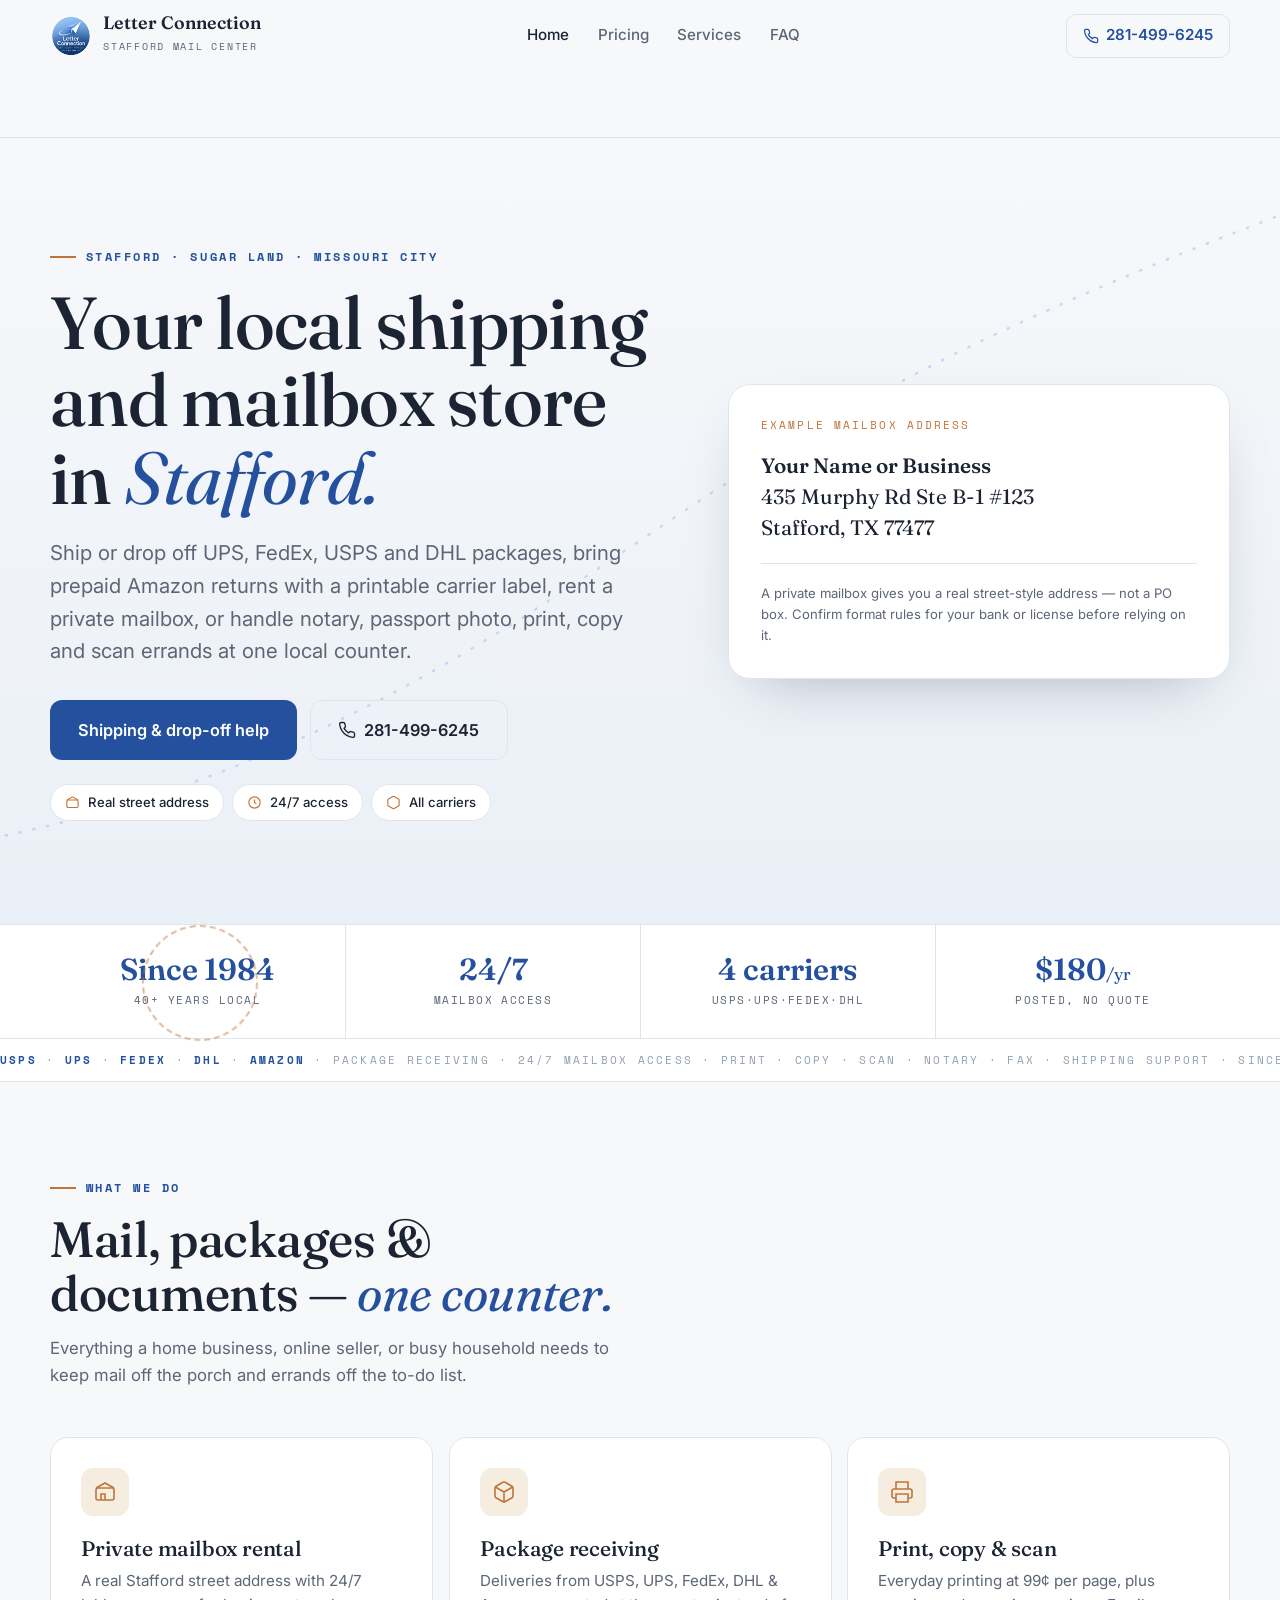
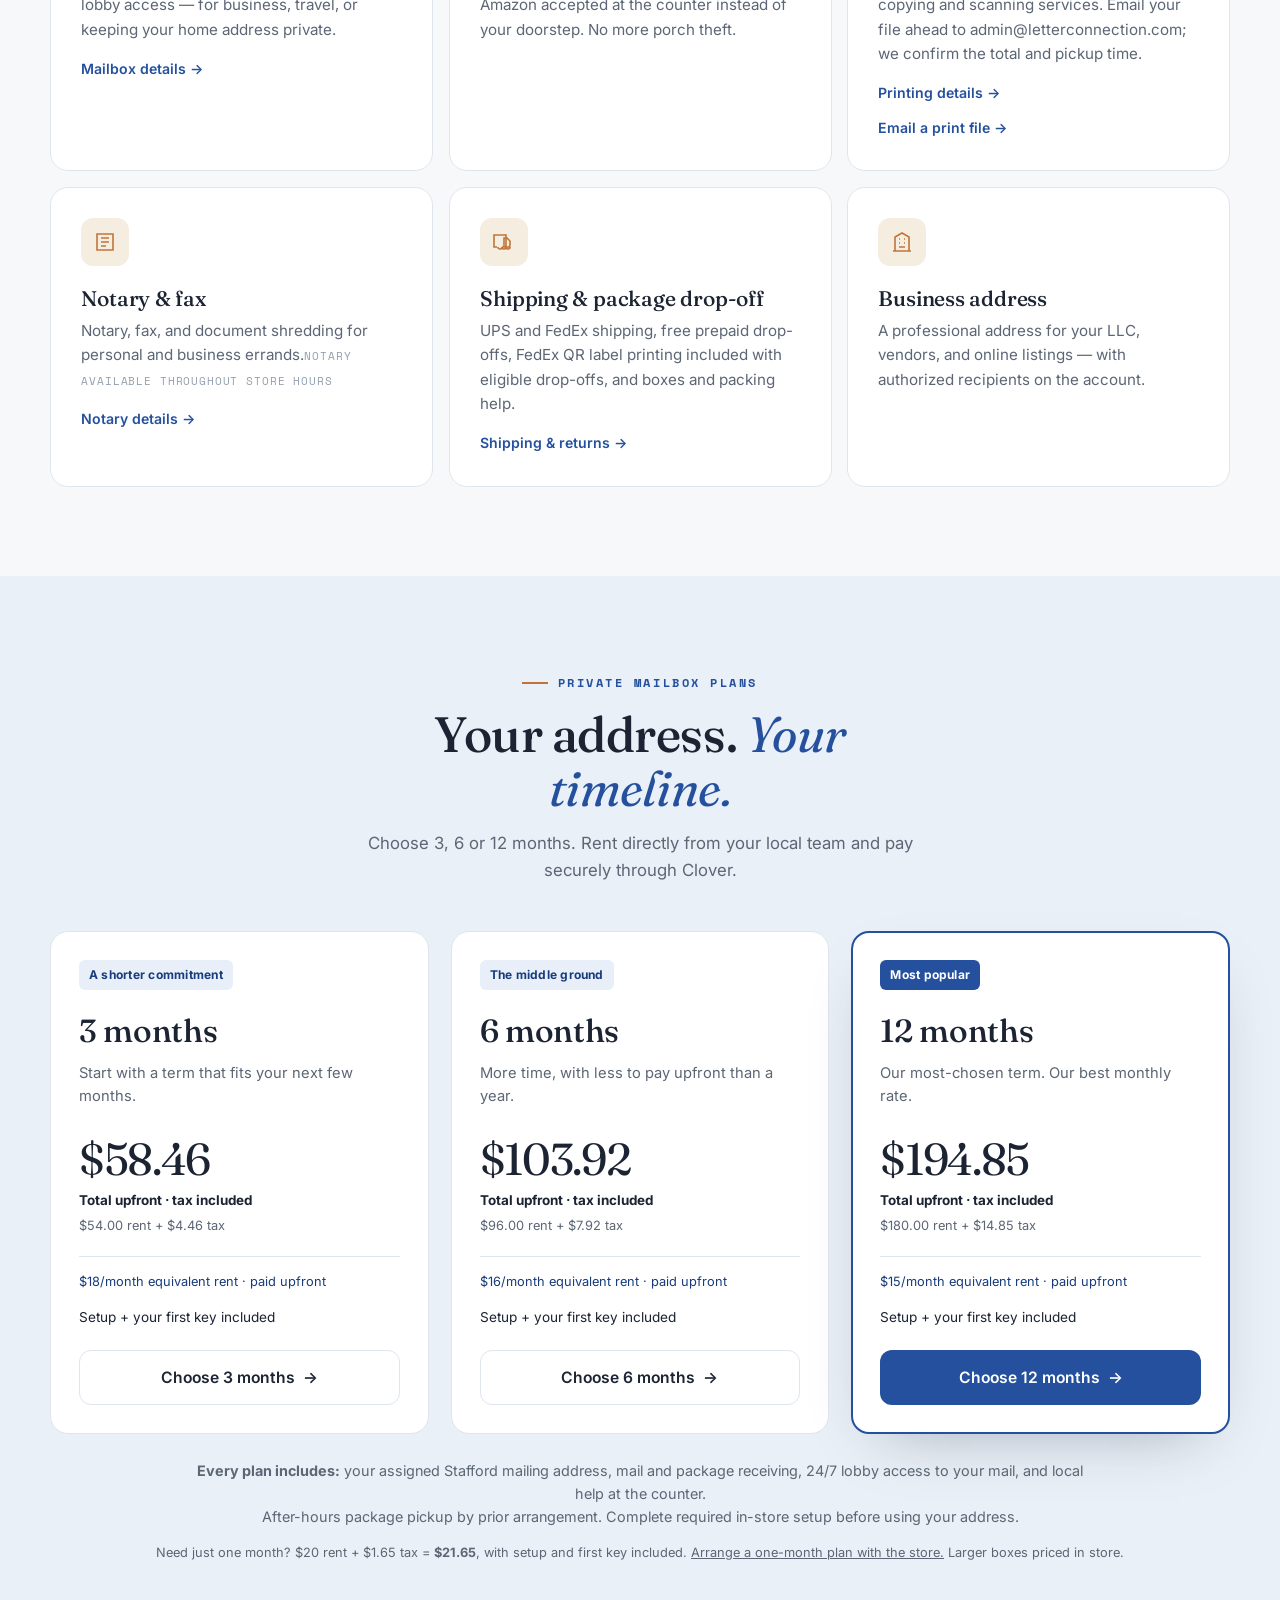
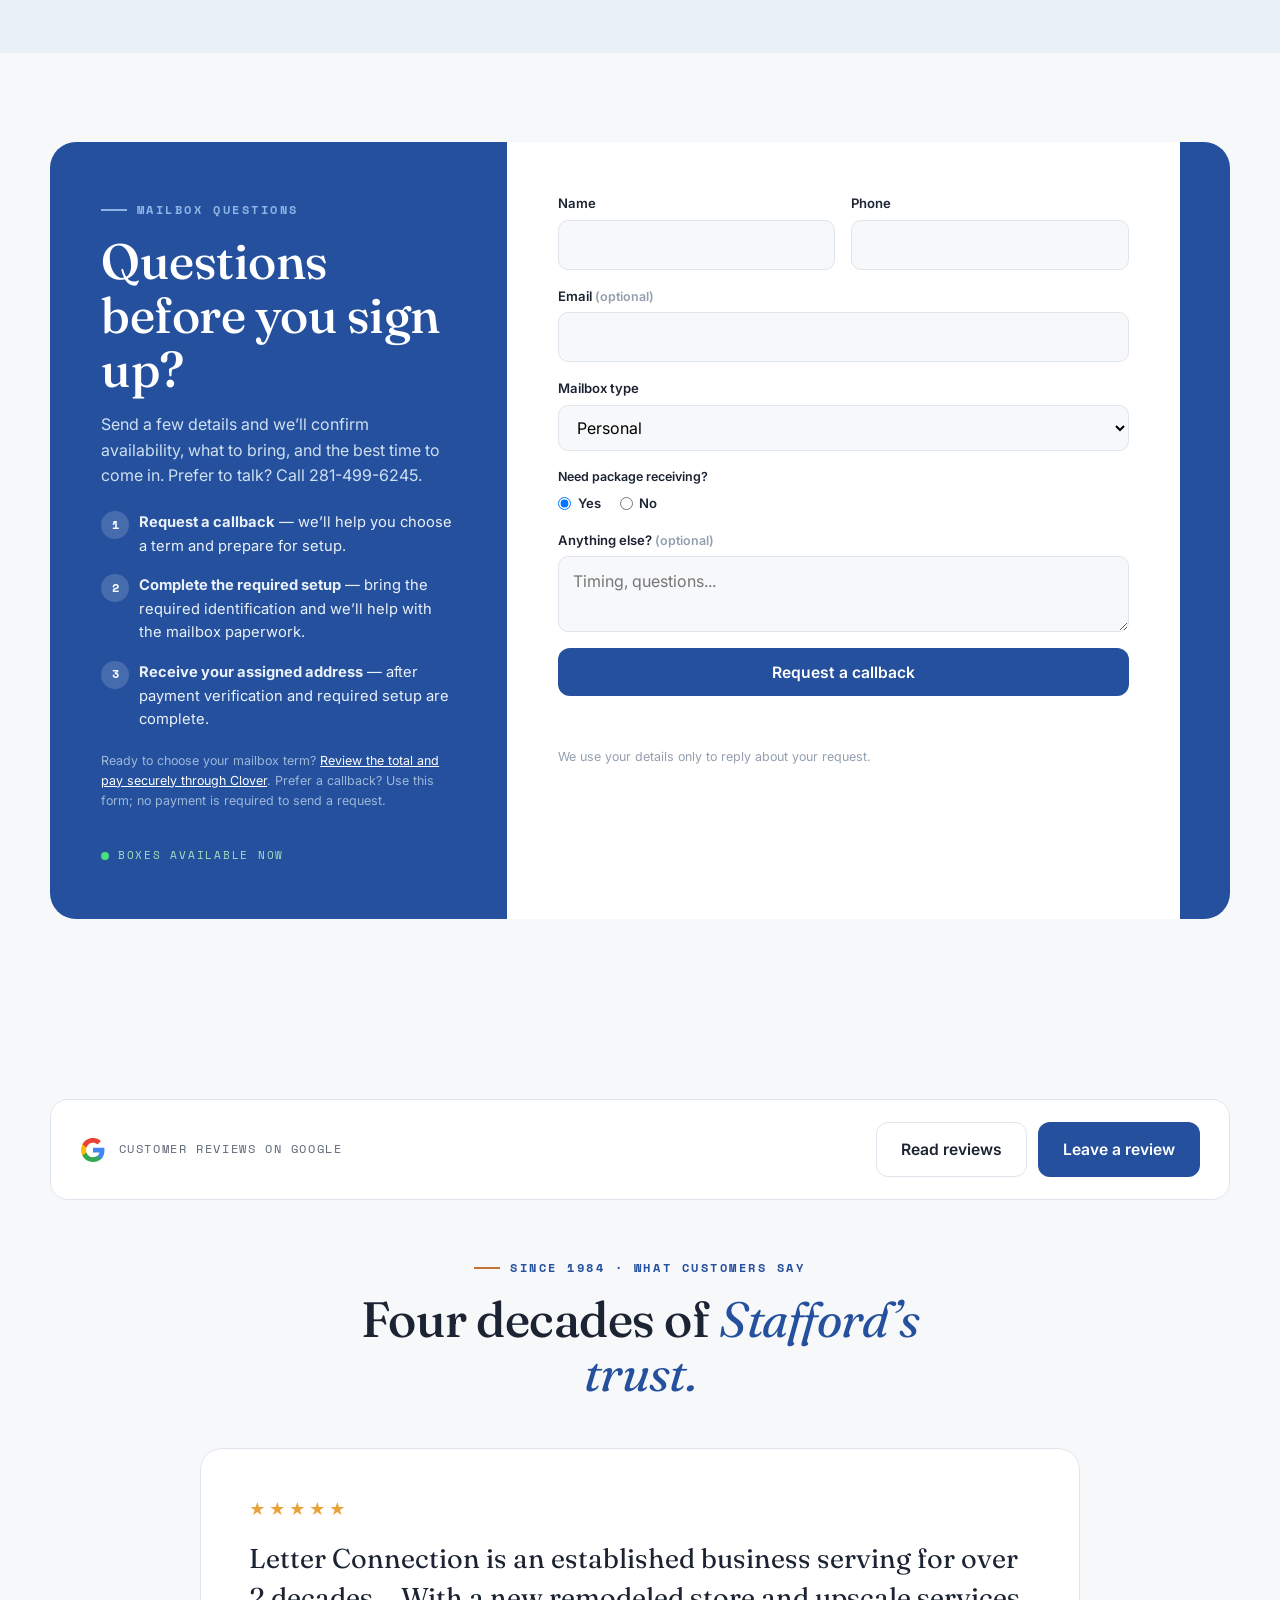
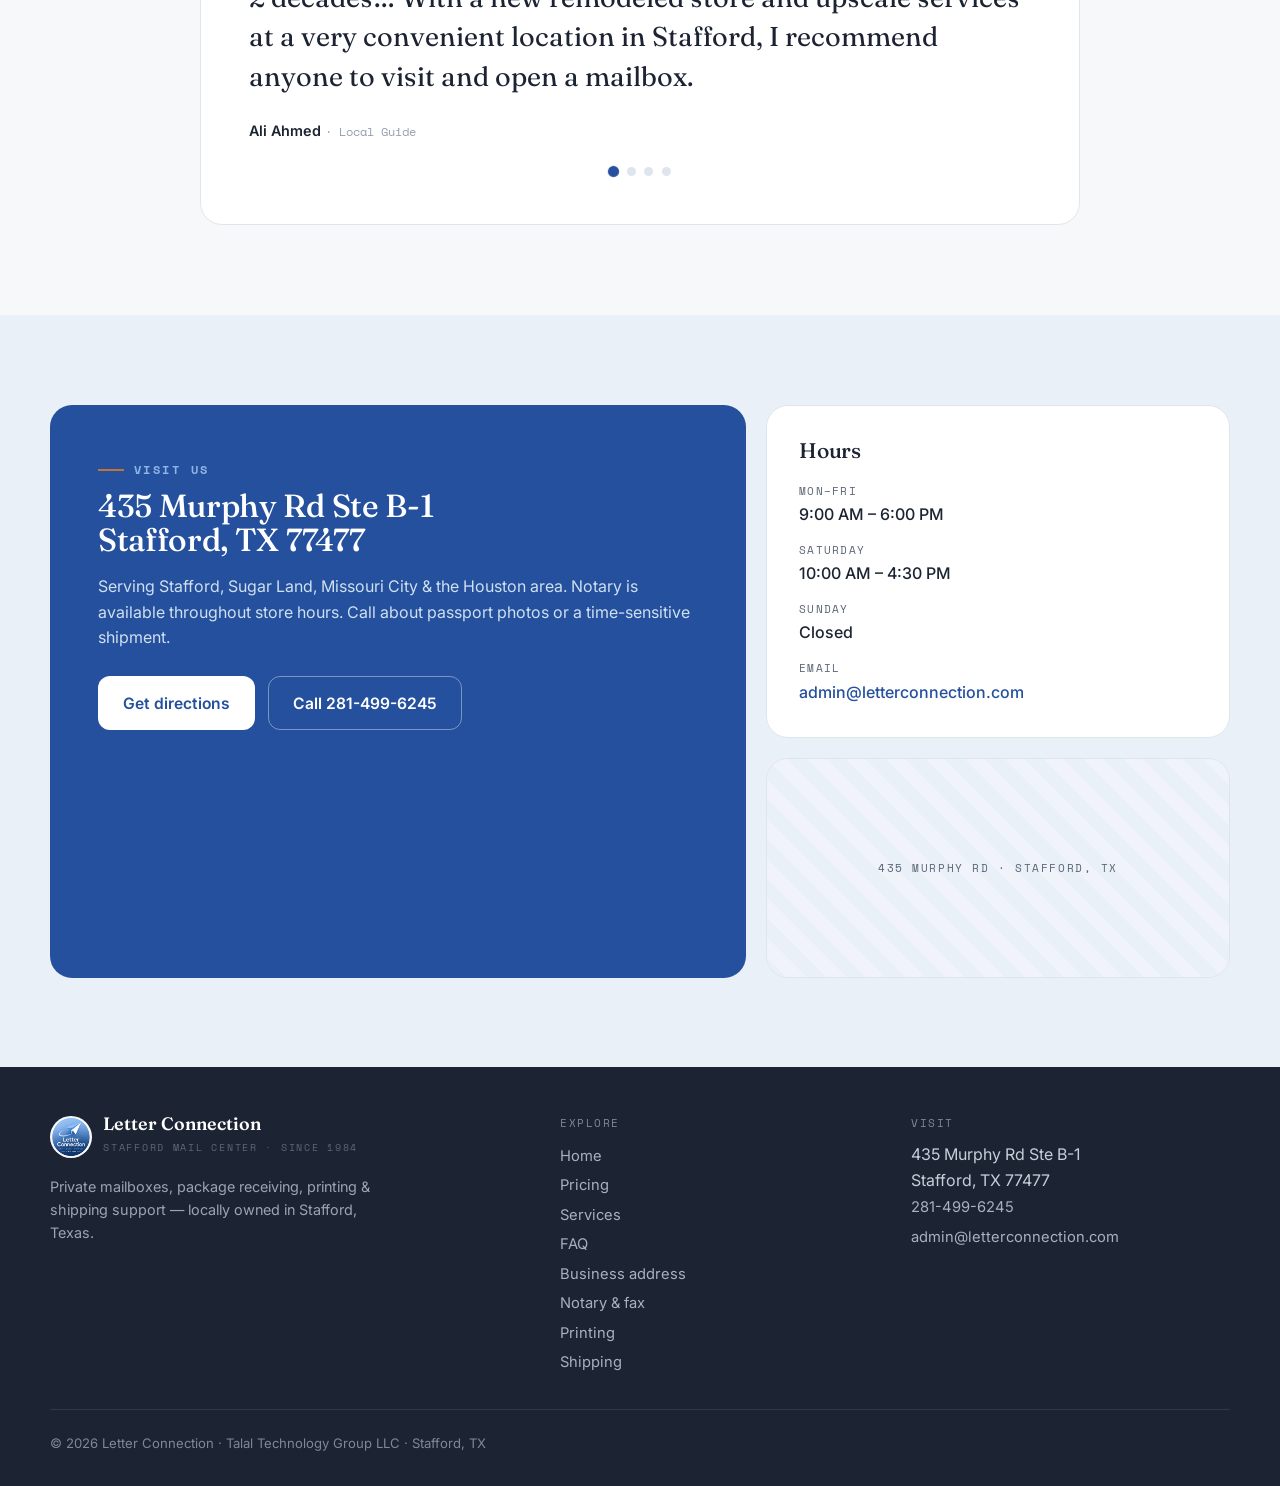
==== commit 27d9bcd7: "Clarify free FedEx QR printing and improve drop-off customer paths" ====
--- a/index.html
+++ b/index.html
@@ -102,7 +102,7 @@
       </article>
       <article class="card">
         <div class="ico"><svg viewBox="0 0 24 24" fill="none" stroke="currentColor"><path d="M10 17h4V5H2v12h3m5 0a2 2 0 1 1-4 0m4 0a2 2 0 1 0 4 0m0 0h2a2 2 0 0 0 2-2v-4l-3-3h-3v9M18 17a2 2 0 1 1-4 0"/></svg></div>
-        <h3>Shipping &amp; package drop-off</h3><p>UPS and FedEx shipping, free prepaid drop-offs, Amazon returns with printable carrier labels, $0.90 existing-label printing, boxes and packing supplies.</p><a class="card-more" href="shipping.html">Shipping &amp; returns →</a>
+        <h3>Shipping &amp; package drop-off</h3><p>UPS and FedEx shipping, free prepaid drop-offs, FedEx QR label printing included with eligible drop-offs, and boxes and packing help.</p><a class="card-more" href="shipping.html">Shipping &amp; returns →</a>
       </article>
       <article class="card">
         <div class="ico"><svg viewBox="0 0 24 24" fill="none" stroke="currentColor"><path d="M3 21h18M5 21V7l7-4 7 4v14M9 9h1m4 0h1M9 13h1m4 0h1M9 17h6"/></svg></div>
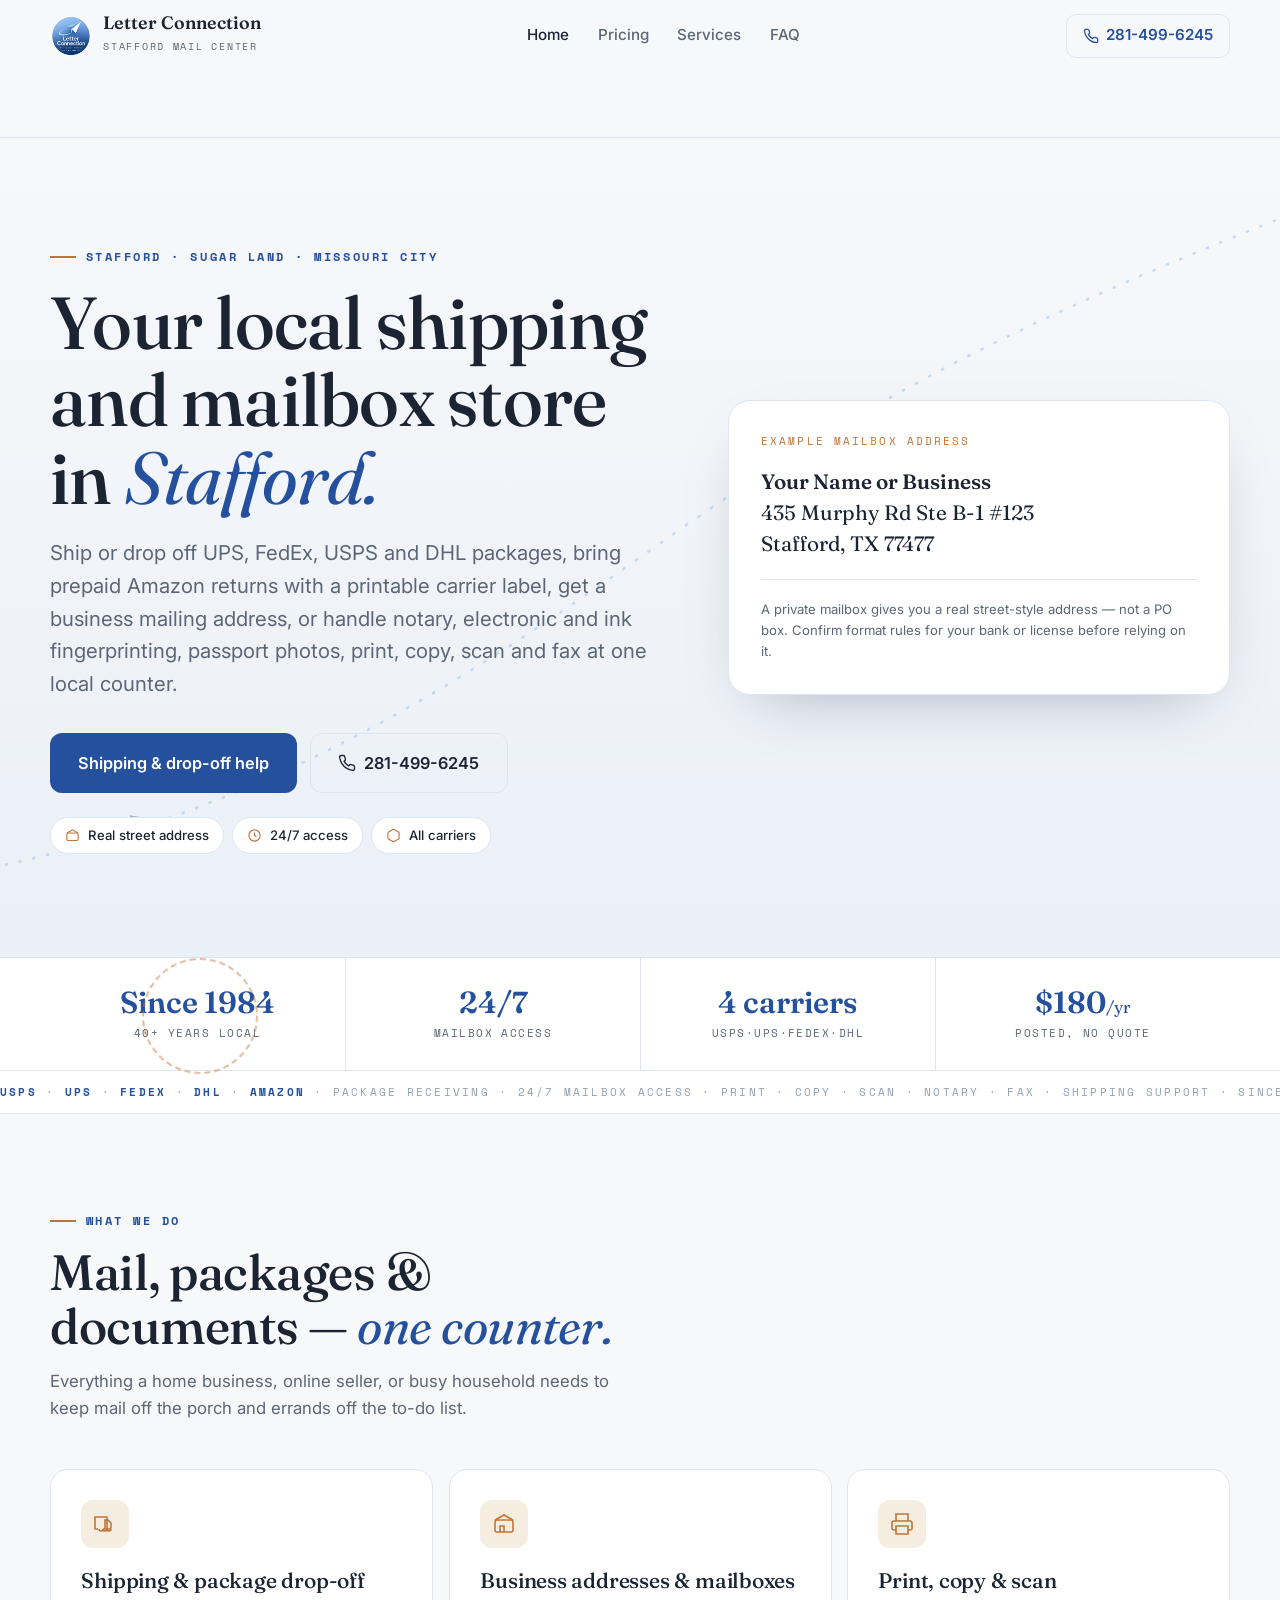
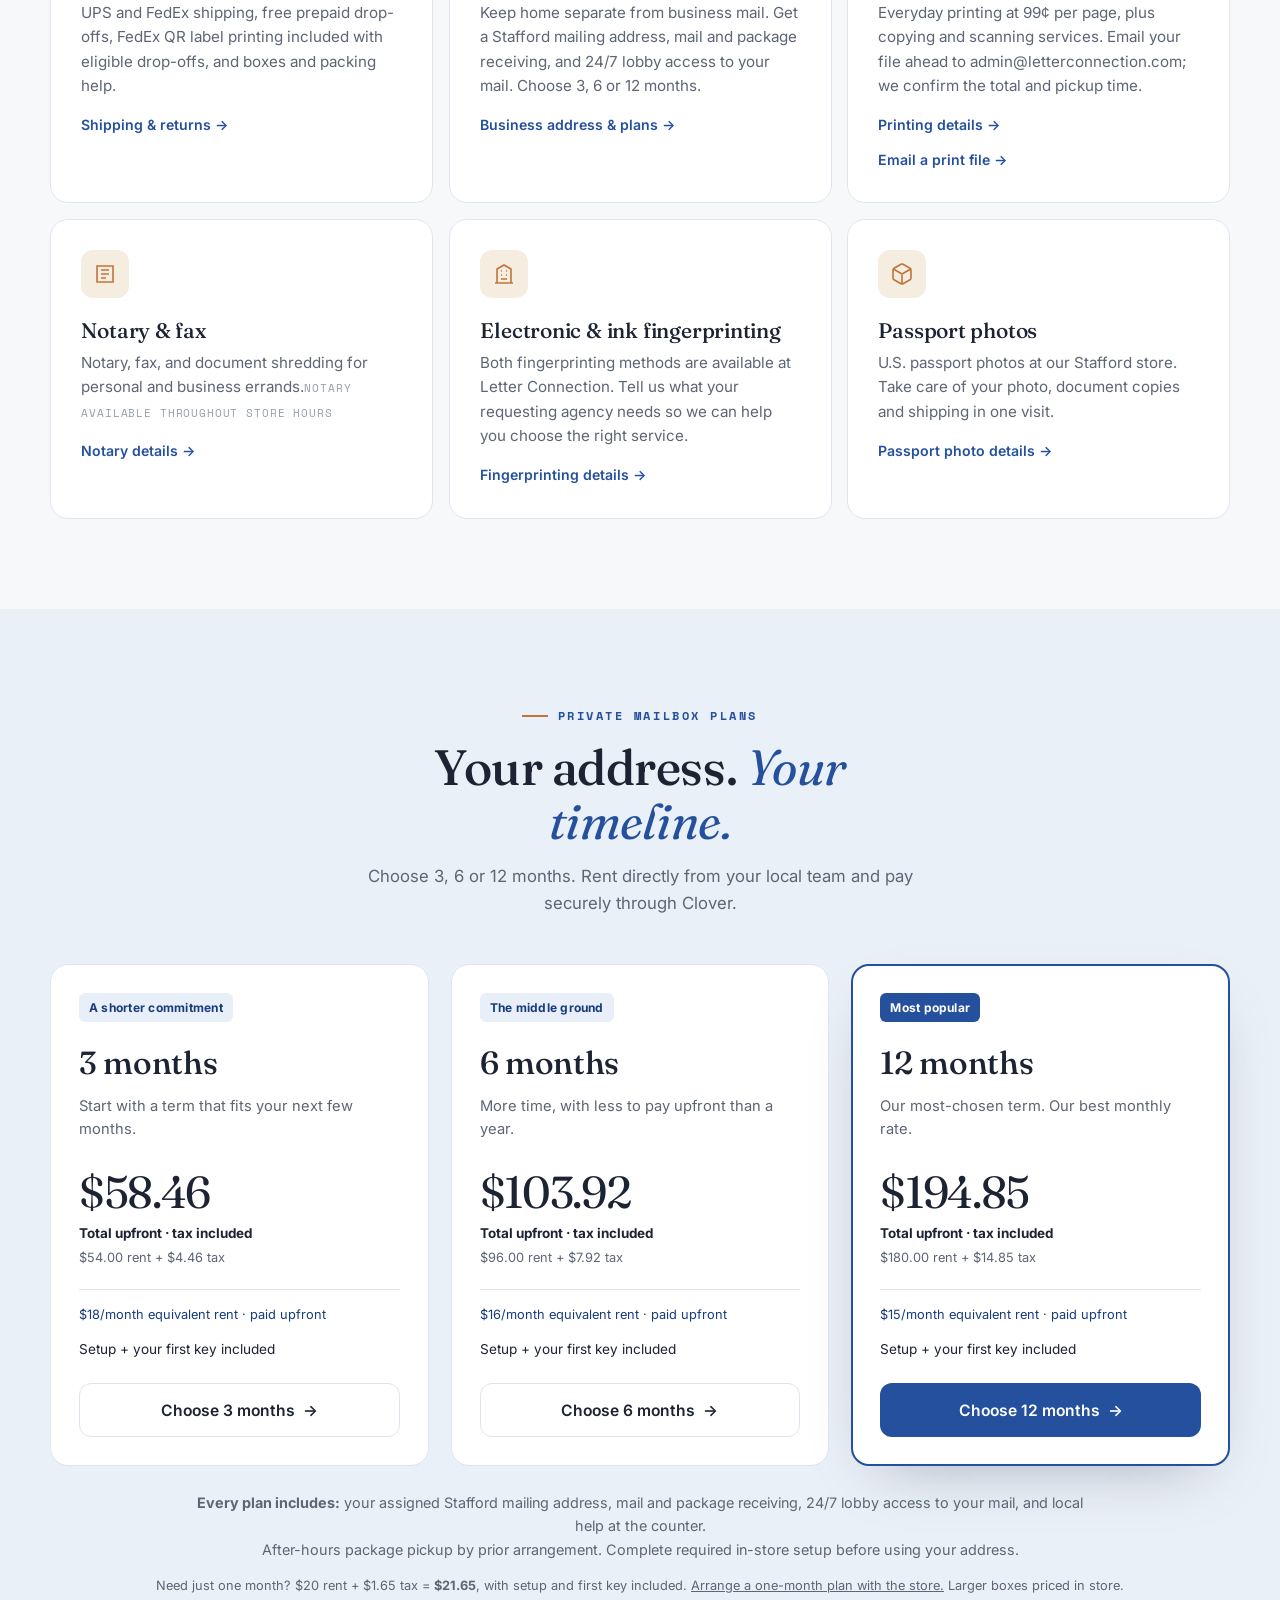
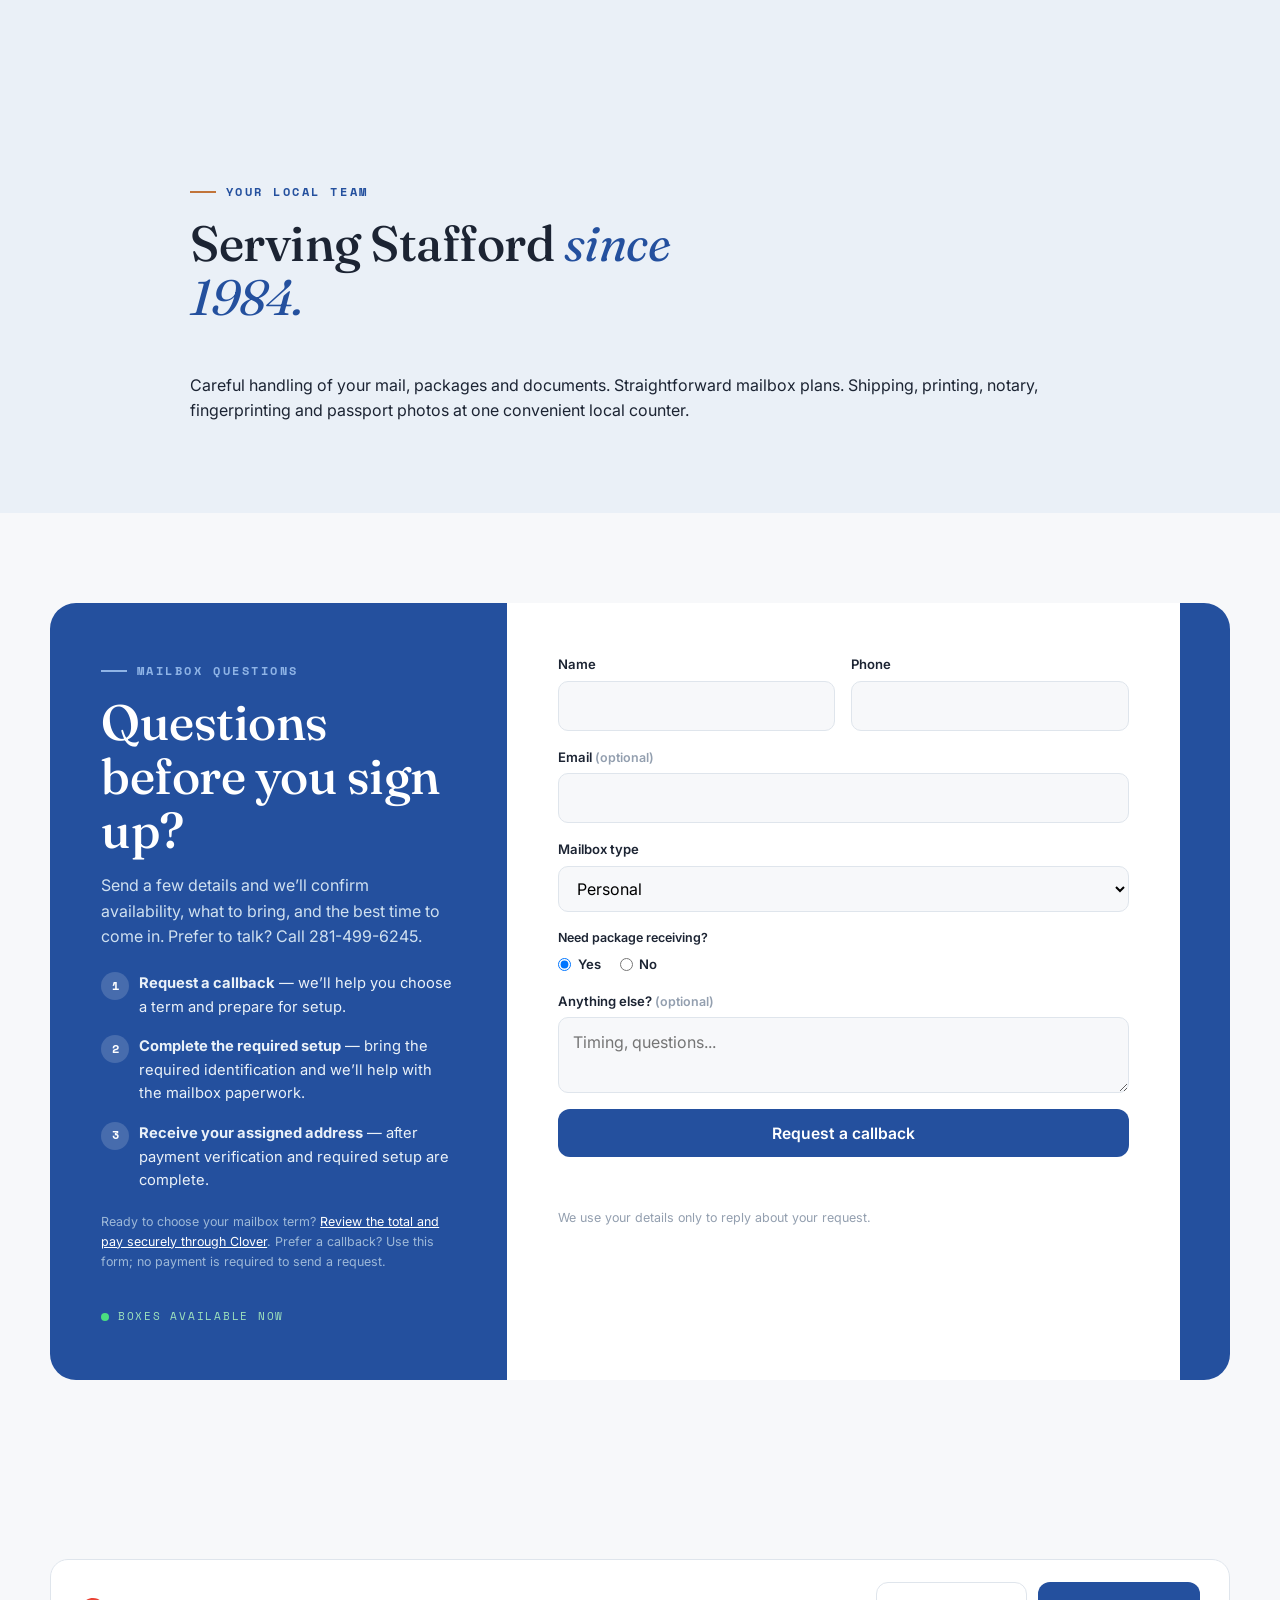
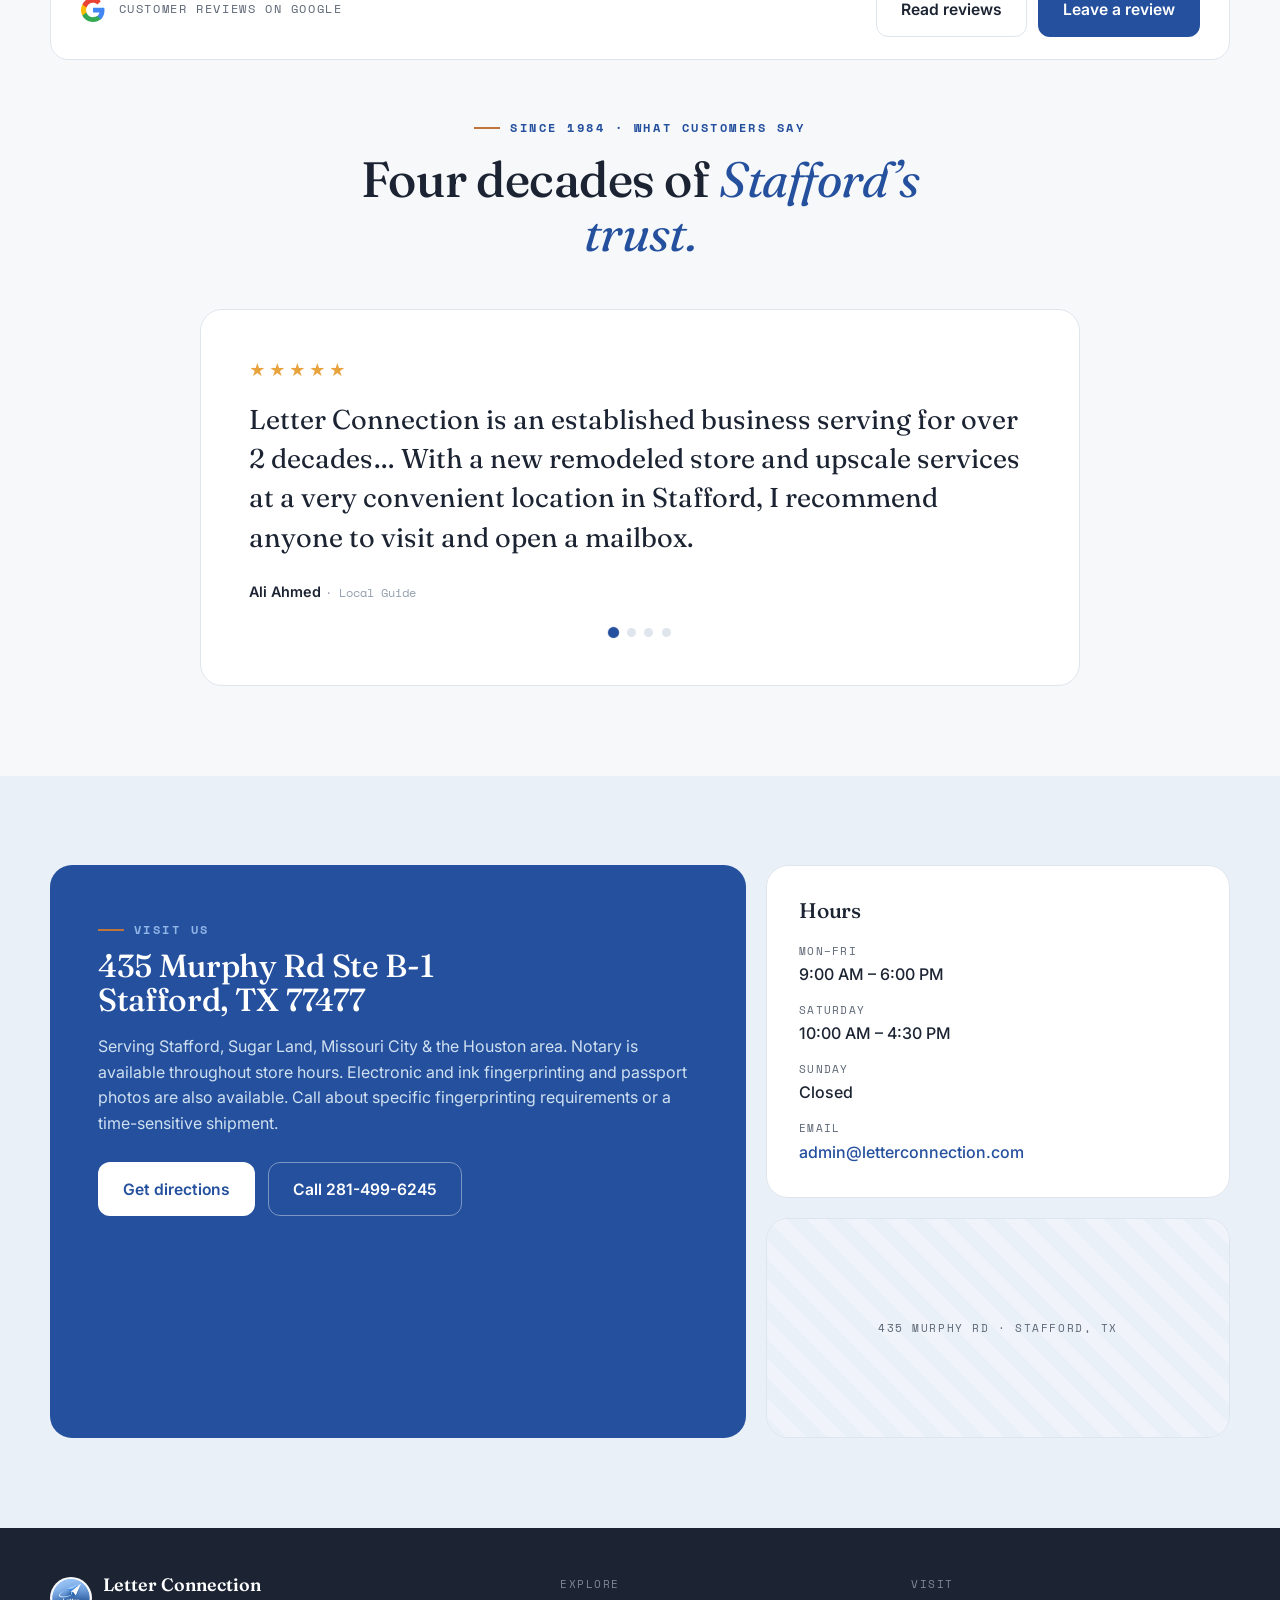
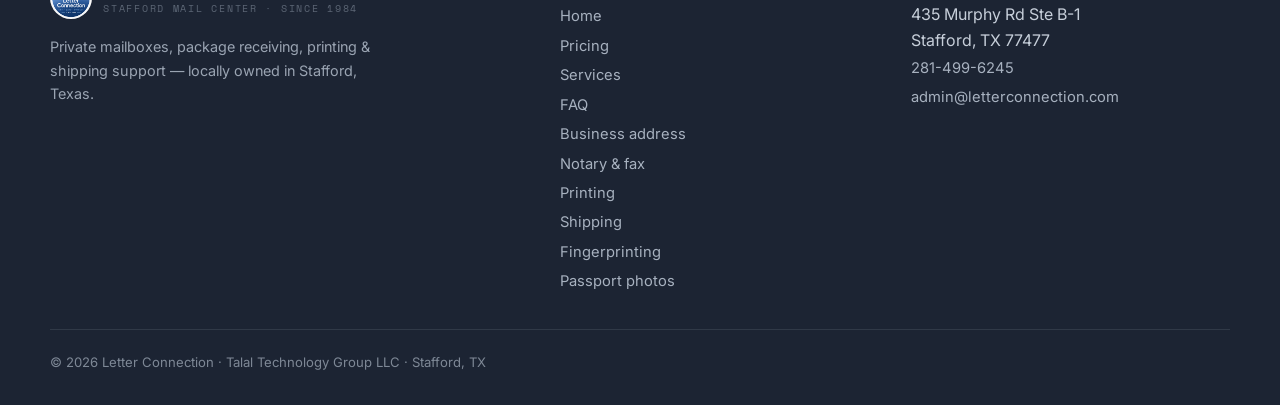
==== commit 26c99f8b: "Publish approved business address and local service growth pages" ====
--- a/index.html
+++ b/index.html
@@ -1,235 +1,236 @@
-<!doctype html>
-<html lang="en">
-<head>
-<meta charset="utf-8">
-<meta name="viewport" content="width=device-width,initial-scale=1">
-<meta name="google-site-verification" content="2L6JPwQiYEAb0Hzy5OHV17wzpYh338WVy15S4_Crhyc">
-<title>Shipping Store, Mailboxes, Notary &amp; Printing in Stafford, TX</title>
-<meta name="description" content="Letter Connection is Stafford's local shipping and package drop-off store for UPS, FedEx, USPS and DHL, plus Amazon returns with carrier labels, mailboxes, notary, passport photos, printing, copying and scanning.">
-<link rel="canonical" href="https://letterconnection.com/">
-<link rel="icon" href="data:image/svg+xml,%3Csvg xmlns='http://www.w3.org/2000/svg' viewBox='0 0 48 48'%3E%3Crect width='48' height='48' rx='10' fill='%230F4C81'/%3E%3Cpath d='M12 25l24-9-9 20-4-9-11-2z' fill='%23fff'/%3E%3Cpath d='M23 27l13-11' stroke='%2399C6EB' stroke-width='2' fill='none'/%3E%3C/svg%3E">
-<link rel="stylesheet" href="styles.css">
-<link rel="stylesheet" href="anim.css"><link rel="stylesheet" href="refinements.css">
-<script type="application/ld+json">
-{"@context":"https://schema.org","@type":"LocalBusiness","@id":"https://letterconnection.com/#business","name":"Letter Connection","alternateName":"Stafford Mail Center","description":"Local Stafford shipping and package drop-off store for UPS, FedEx, USPS and DHL, with prepaid Amazon returns that have carrier labels, private mailboxes, iPostal1, notary, passport photos, printing, copying, scanning and fax.","image":"https://letterconnection.com/assets/logo-badge.png","telephone":"+1-281-499-6245","email":"admin@letterconnection.com","priceRange":"$$","foundingDate":"1984","paymentAccepted":"Cash, Card, Check, Zelle","address":{"@type":"PostalAddress","streetAddress":"435 Murphy Rd Suite B-1","addressLocality":"Stafford","addressRegion":"TX","postalCode":"77477","addressCountry":"US"},"areaServed":["Stafford","Sugar Land","Missouri City","Meadows Place","Houston"],"url":"https://letterconnection.com/","openingHours":["Mo-Fr 09:00-18:00","Sa 10:00-16:30"],"hasMap":"https://www.google.com/maps?cid=6579108284754203653","sameAs":["https://www.google.com/maps?cid=6579108284754203653","https://locations.ups.com/us/en/tx/stafford/authorized-shipping-outlet-298289.html","https://www.yelp.com/biz/letter-connection-stafford-2","https://ipostal1.com/?stID=6518"],"knowsAbout":["UPS shipping and package drop-off","FedEx shipping and package drop-off","Amazon returns with printable carrier labels","USPS shipping services","DHL package drop-off","Private mailbox rental","iPostal1 digital mailbox","Notary public","Passport photos","Printing, copying and scanning"]}
-</script>
-<link rel="stylesheet" href="plans.css"></head>
-<body>
-<header class="site-head">
-  <div class="wrap">
-    <a class="brand" href="index.html" aria-label="Letter Connection home">
-      <img class="brand-badge" src="assets/logo-badge-small.png" alt="Letter Connection logo">
-      <span class="brand-txt"><strong>Letter Connection</strong><span>Stafford Mail Center</span></span>
-    </a>
-    <nav class="nav">
-      <a href="index.html" aria-current="page">Home</a>
-      <a href="pricing.html">Pricing</a>
-      <a href="services.html">Services</a>
-      <a href="faq.html">FAQ</a>
-    </nav>
-    <a class="head-cta" href="tel:+12814996245"><svg viewBox="0 0 24 24" width="16" height="16" fill="none" stroke="currentColor" stroke-width="1.9"><path d="M22 16.9v3a2 2 0 0 1-2.2 2 19.8 19.8 0 0 1-8.6-3 19.5 19.5 0 0 1-6-6 19.8 19.8 0 0 1-3-8.6A2 2 0 0 1 4.1 2h3a2 2 0 0 1 2 1.7c.1 1 .4 1.9.7 2.8a2 2 0 0 1-.5 2.1L8.1 9.9a16 16 0 0 0 6 6l1.3-1.3a2 2 0 0 1 2.1-.4c.9.3 1.8.6 2.8.7a2 2 0 0 1 1.7 2z"/></svg>281-499-6245</a>
-    <button class="burger" aria-label="Menu" data-burger><svg viewBox="0 0 24 24" fill="none" stroke="currentColor" stroke-width="2"><path d="M3 6h18M3 12h18M3 18h18"/></svg></button>
-  </div>
-  <div class="wrap"><nav class="mnav" data-mnav><a href="index.html">Home</a><a href="pricing.html">Pricing</a><a href="services.html">Services</a><a href="faq.html">FAQ</a><a href="tel:+12814996245">Call 281-499-6245</a></nav></div>
-</header>
-
-<section class="hero">
-  <div class="wrap">
-    <div>
-      <span class="eyebrow">Stafford · Sugar Land · Missouri City</span>
-      <h1>Your local shipping and mailbox store in <em>Stafford.</em></h1>
-      <p class="lead">Ship or drop off UPS, FedEx, USPS and DHL packages, bring prepaid Amazon returns with a printable carrier label, rent a private mailbox, or handle notary, passport photo, print, copy and scan errands at one local counter.</p>
-      <div class="hero-actions">
-        <a class="btn btn-primary btn-lg" href="shipping.html">Shipping &amp; drop-off help</a>
-        <a class="btn btn-ghost btn-lg" href="tel:+12814996245">
-          <svg viewBox="0 0 24 24" fill="none" stroke="currentColor" stroke-width="1.8"><path d="M22 16.9v3a2 2 0 0 1-2.2 2 19.8 19.8 0 0 1-8.6-3 19.5 19.5 0 0 1-6-6 19.8 19.8 0 0 1-3-8.6A2 2 0 0 1 4.1 2h3a2 2 0 0 1 2 1.7c.1 1 .4 1.9.7 2.8a2 2 0 0 1-.5 2.1L8.1 9.9a16 16 0 0 0 6 6l1.3-1.3a2 2 0 0 1 2.1-.4c.9.3 1.8.6 2.8.7a2 2 0 0 1 1.7 2z"/></svg>
-          281-499-6245</a>
-      </div>
-      <div class="hero-badges">
-        <span class="pill"><svg viewBox="0 0 24 24" fill="none" stroke="currentColor" stroke-width="1.8"><rect x="3" y="8" width="18" height="12" rx="2"/><path d="M3 8l9-5 9 5"/></svg>Real street address</span>
-        <span class="pill"><svg viewBox="0 0 24 24" fill="none" stroke="currentColor" stroke-width="1.8"><circle cx="12" cy="12" r="9"/><path d="M12 7v5l3 2"/></svg>24/7 access</span>
-        <span class="pill"><svg viewBox="0 0 24 24" fill="none" stroke="currentColor" stroke-width="1.8"><path d="M21 8v8a2 2 0 0 1-1 1.7l-7 4a2 2 0 0 1-2 0l-7-4A2 2 0 0 1 3 16V8a2 2 0 0 1 1-1.7l7-4a2 2 0 0 1 2 0l7 4A2 2 0 0 1 21 8z"/></svg>All carriers</span>
-      </div>
-    </div>
-    <aside class="hero-card">
-      <div class="tag">Example mailbox address</div>
-      <p class="addr"><b>Your Name or Business</b><br>435 Murphy Rd Ste B-1 #123<br>Stafford, TX 77477</p>
-      <p class="fine">A private mailbox gives you a real street-style address — not a PO box. Confirm format rules for your bank or license before relying on it.</p>
-    </aside>
-  </div>
-</section>
-
-<section class="stats">
-  <div class="wrap">
-    <div class="stat"><b>Since 1984</b><span>40+ years local</span></div>
-    <div class="stat"><b>24/7</b><span>Mailbox access</span></div>
-    <div class="stat"><b>4 carriers</b><span>USPS·UPS·FedEx·DHL</span></div>
-    <div class="stat"><b>$180<small>/yr</small></b><span>Posted, no quote</span></div>
-  </div>
-</section>
-
-<div class="ticker" aria-hidden="true">
-  <div class="ticker-track">
-    <span><b>USPS</b> · <b>UPS</b> · <b>FedEx</b> · <b>DHL</b> · <b>Amazon</b> · Package receiving · 24/7 mailbox access · Print · Copy · Scan · Notary · Fax · Shipping support · Since 1984 ·&nbsp;</span>
-    <span><b>USPS</b> · <b>UPS</b> · <b>FedEx</b> · <b>DHL</b> · <b>Amazon</b> · Package receiving · 24/7 mailbox access · Print · Copy · Scan · Notary · Fax · Shipping support · Since 1984 ·&nbsp;</span>
-    <span><b>USPS</b> · <b>UPS</b> · <b>FedEx</b> · <b>DHL</b> · <b>Amazon</b> · Package receiving · 24/7 mailbox access · Print · Copy · Scan · Notary · Fax · Shipping support · Since 1984 ·&nbsp;</span>
-  </div>
-</div>
-
-<section class="section">
-  <div class="wrap">
-    <div class="sec-head">
-      <span class="eyebrow">What we do</span>
-      <h2>Mail, packages &amp; documents — <em>one counter.</em></h2>
-      <p>Everything a home business, online seller, or busy household needs to keep mail off the porch and errands off the to-do list.</p>
-    </div>
-    <div class="grid g3">
-      <article class="card">
-        <div class="ico"><svg viewBox="0 0 24 24" fill="none" stroke="currentColor"><rect x="3" y="8" width="18" height="12" rx="2"/><path d="M3 8l9-5 9 5M8 20v-6h4v6"/></svg></div>
-        <h3>Private mailbox rental</h3><p>A real Stafford street address with 24/7 lobby access — for business, travel, or keeping your home address private.</p><a class="card-more" href="business-address.html">Mailbox details →</a>
-      </article>
-      <article class="card">
-        <div class="ico"><svg viewBox="0 0 24 24" fill="none" stroke="currentColor"><path d="M21 8v8a2 2 0 0 1-1 1.7l-7 4a2 2 0 0 1-2 0l-7-4A2 2 0 0 1 3 16V8a2 2 0 0 1 1-1.7l7-4a2 2 0 0 1 2 0l7 4A2 2 0 0 1 21 8zM3.3 7 12 12l8.7-5M12 22V12"/></svg></div>
-        <h3>Package receiving</h3><p>Deliveries from USPS, UPS, FedEx, DHL &amp; Amazon accepted at the counter instead of your doorstep. No more porch theft.</p>
-      </article>
-      <article class="card">
-        <div class="ico"><svg viewBox="0 0 24 24" fill="none" stroke="currentColor"><path d="M6 9V2h12v7M6 18H4a2 2 0 0 1-2-2v-5a2 2 0 0 1 2-2h16a2 2 0 0 1 2 2v5a2 2 0 0 1-2 2h-2M6 14h12v8H6z"/></svg></div>
-        <h3>Print, copy &amp; scan</h3><p>Everyday printing at 99&cent; per page, plus copying and scanning services. Email your file ahead to admin@letterconnection.com; we confirm the total and pickup time.</p><a class="card-more" href="printing.html">Printing details →</a><a class="card-more" href="mailto:admin@letterconnection.com?subject=Print%20job">Email a print file →</a>
-      </article>
-      <article class="card">
-        <div class="ico"><svg viewBox="0 0 24 24" fill="none" stroke="currentColor"><path d="M4 4h16v16H4zM8 8h8M8 12h8M8 16h5"/></svg></div>
-        <h3>Notary &amp; fax</h3><p>Notary, fax, and document shredding for personal and business errands.<span class="note">Notary available throughout store hours</span></p><a class="card-more" href="notary.html">Notary details →</a>
-      </article>
-      <article class="card">
-        <div class="ico"><svg viewBox="0 0 24 24" fill="none" stroke="currentColor"><path d="M10 17h4V5H2v12h3m5 0a2 2 0 1 1-4 0m4 0a2 2 0 1 0 4 0m0 0h2a2 2 0 0 0 2-2v-4l-3-3h-3v9M18 17a2 2 0 1 1-4 0"/></svg></div>
-        <h3>Shipping &amp; package drop-off</h3><p>UPS and FedEx shipping, free prepaid drop-offs, FedEx QR label printing included with eligible drop-offs, and boxes and packing help.</p><a class="card-more" href="shipping.html">Shipping &amp; returns →</a>
-      </article>
-      <article class="card">
-        <div class="ico"><svg viewBox="0 0 24 24" fill="none" stroke="currentColor"><path d="M3 21h18M5 21V7l7-4 7 4v14M9 9h1m4 0h1M9 13h1m4 0h1M9 17h6"/></svg></div>
-        <h3>Business address</h3><p>A professional address for your LLC, vendors, and online listings — with authorized recipients on the account.</p>
-      </article>
-    </div>
-  </div>
-</section>
-
-<section class="section mailbox-options" id="mailbox-plans" style="background:var(--sand)"><div class="wrap"><div class="sec-head center"><span class="eyebrow">Private mailbox plans</span><h2>Your address. <em>Your timeline.</em></h2><p>Choose 3, 6 or 12 months. Rent directly from your local team and pay securely through Clover.</p></div><div class="plan-grid"><article class="plan-card"><span class="plan-label">A shorter commitment</span><h3>3 months</h3><p class="plan-reason">Start with a term that fits your next few months.</p><div class="plan-price">$58.46</div><p class="plan-upfront">Total upfront · tax included</p><p class="plan-breakdown">$54.00 rent + $4.46 tax</p><p class="plan-equivalent">$18/month equivalent rent · paid upfront</p><p class="plan-key">Setup + your first key included</p><a class="btn btn-ghost" href="reserve.html?term=3">Choose 3 months <span aria-hidden="true">→</span></a></article><article class="plan-card"><span class="plan-label">The middle ground</span><h3>6 months</h3><p class="plan-reason">More time, with less to pay upfront than a year.</p><div class="plan-price">$103.92</div><p class="plan-upfront">Total upfront · tax included</p><p class="plan-breakdown">$96.00 rent + $7.92 tax</p><p class="plan-equivalent">$16/month equivalent rent · paid upfront</p><p class="plan-key">Setup + your first key included</p><a class="btn btn-ghost" href="reserve.html?term=6">Choose 6 months <span aria-hidden="true">→</span></a></article><article class="plan-card popular"><span class="plan-label">Most popular</span><h3>12 months</h3><p class="plan-reason">Our most-chosen term. Our best monthly rate.</p><div class="plan-price">$194.85</div><p class="plan-upfront">Total upfront · tax included</p><p class="plan-breakdown">$180.00 rent + $14.85 tax</p><p class="plan-equivalent">$15/month equivalent rent · paid upfront</p><p class="plan-key">Setup + your first key included</p><a class="btn btn-primary" href="reserve.html?term=12">Choose 12 months <span aria-hidden="true">→</span></a></article></div><div class="plan-shared"><b>Every plan includes:</b> your assigned Stafford mailing address, mail and package receiving, 24/7 lobby access to your mail, and local help at the counter.<br>After-hours package pickup by prior arrangement. Complete required in-store setup before using your address.</div><p class="plan-footnote">Need just one month? $20 rent + $1.65 tax = <b>$21.65</b>, with setup and first key included. <a href="tel:+12814996245">Arrange a one-month plan with the store.</a> Larger boxes priced in store.</p></div></section>
-
-<section class="section" id="reserve">
-  <div class="wrap">
-    <div class="reserve">
-      <div class="reserve-info">
-        <span class="eyebrow">Mailbox questions</span>
-        <h2>Questions before you sign up?</h2>
-        <p>Send a few details and we&rsquo;ll confirm availability, what to bring, and the best time to come in. Prefer to talk? Call 281-499-6245.</p>
-        <ol class="steps">
-          <li><span><b>Request a callback</b> — we&rsquo;ll help you choose a term and prepare for setup.</span></li>
-          <li><span><b>Complete the required setup</b> — bring the required identification and we&rsquo;ll help with the mailbox paperwork.</span></li>
-          <li><span><b>Receive your assigned address</b> — after payment verification and required setup are complete.</span></li>
-        </ol>
-        <p class="fine" style="margin-top:1.2rem;color:#9db8d8">Ready to choose your mailbox term? <a href="reserve.html" style="color:#fff;text-decoration:underline">Review the total and pay securely through Clover</a>. Prefer a callback? Use this form; no payment is required to send a request.</p>
-        <span class="avail"><i></i>Boxes available now</span>
-      </div>
-      <form class="reserve-form" action="https://api.web3forms.com/submit" method="POST" data-form>
-        <input type="hidden" name="access_key" value="75aa2198-6d1e-4782-9a56-506299caa8a6">
-        <input type="hidden" name="subject" value="New mailbox lead — letterconnection.com">
-        <input type="hidden" name="from_name" value="Letter Connection website">
-        <input type="checkbox" name="botcheck" class="hp" tabindex="-1" autocomplete="off">
-        <div class="row2">
-          <div class="field"><label for="n">Name</label><input id="n" name="name" required autocomplete="name"></div>
-          <div class="field"><label for="p">Phone</label><input id="p" name="phone" type="tel" required autocomplete="tel"></div>
-        </div>
-        <div class="field"><label for="e">Email <span class="fine">(optional)</span></label><input id="e" name="email" type="email" autocomplete="email"></div>
-        <div class="field"><label for="mt">Mailbox type</label><select id="mt" name="mailbox_type"><option>Personal</option><option>Business</option><option>Not sure yet</option></select></div>
-        <div class="field"><span class="fine" style="font-weight:600;color:var(--ink)">Need package receiving?</span>
-          <div class="radio-row"><label><input type="radio" name="package_receiving" value="Yes" checked> Yes</label><label><input type="radio" name="package_receiving" value="No"> No</label></div></div>
-        <div class="field"><label for="m">Anything else? <span class="fine">(optional)</span></label><textarea id="m" name="message" rows="2" placeholder="Timing, questions..."></textarea></div>
-        <button class="btn btn-primary" type="submit">Request a callback</button>
-        <p class="form-status" data-status role="status" aria-live="polite"></p>
-        <p class="fine">We use your details only to reply about your request.</p>
-      </form>
-    </div>
-  </div>
-</section>
-
-<section class="section">
-  <div class="wrap">
-    <div class="rband">
-      <div class="g"><svg viewBox="0 0 24 24" width="26" height="26"><path fill="#4285F4" d="M22.6 12.2c0-.8-.1-1.6-.2-2.3H12v4.4h6c-.3 1.4-1 2.6-2.3 3.4v2.8h3.7c2.1-2 3.2-4.9 3.2-8.3z"/><path fill="#34A853" d="M12 23c3 0 5.5-1 7.3-2.7l-3.7-2.8c-1 .7-2.3 1.1-3.6 1.1-2.8 0-5.1-1.9-6-4.4H2.2v2.9C4 20.9 7.7 23 12 23z"/><path fill="#FBBC05" d="M6 14.2a6.6 6.6 0 0 1 0-4.4V6.9H2.2a11 11 0 0 0 0 10.2L6 14.2z"/><path fill="#EA4335" d="M12 5.4c1.6 0 3 .5 4.1 1.6l3.1-3.1C17.5 2.1 15 1 12 1 7.7 1 4 3.1 2.2 6.9L6 9.8c.9-2.5 3.2-4.4 6-4.4z"/></svg><span class="glabel">Customer reviews on Google</span></div>
-      <div class="acts"><a class="btn btn-ghost" href="https://www.google.com/maps?cid=6579108284754203653" target="_blank" rel="noopener">Read reviews</a><a class="btn btn-primary" href="https://g.page/r/CQWUmpsgsE1bEBM/review" target="_blank" rel="noopener">Leave a review</a></div>
-    </div>
-    <div class="sec-head center" style="margin-top:3.2rem">
-      <span class="eyebrow">Since 1984 · what customers say</span>
-      <h2>Four decades of <em>Stafford&rsquo;s trust.</em></h2>
-    </div>
-    <div class="tspot" data-tspot>
-      <div class="tspot-stage">
-        <figure class="tslide is-active"><div class="stars">★★★★★</div><blockquote>Letter Connection is an established business serving for over 2 decades… With a new remodeled store and upscale services at a very convenient location in Stafford, I recommend anyone to visit and open a mailbox.</blockquote><figcaption><b>Ali Ahmed</b> <span>· Local Guide</span></figcaption></figure>
-        <figure class="tslide"><div class="stars">★★★★★</div><blockquote>Stopped in on a Saturday and I needed something delivered overnight. They made sure my package was sent off to arrive on time. My taxes made it!!! Verified business with honor and integrity!!!</blockquote><figcaption><b>Daniel Padilla</b> <span>· Google review</span></figcaption></figure>
-        <figure class="tslide"><div class="stars">★★★★★</div><blockquote>One stop shop. You can get all your shipping, copies, and faxes done in one place. Highly recommend this place if you need to rent a mailbox as well.</blockquote><figcaption><b>Deanna Orellana</b> <span>· Local Guide</span></figcaption></figure>
-        <figure class="tslide"><div class="stars">★★★★★</div><blockquote>Very professional, reasonable and prompt service.</blockquote><figcaption><b>Shaheen Vora</b> <span>· Local Guide</span></figcaption></figure>
-      </div>
-      <div class="tspot-nav" role="tablist" aria-label="Customer reviews">
-        <button class="is-active" aria-label="Review 1"></button>
-        <button aria-label="Review 2"></button>
-        <button aria-label="Review 3"></button>
-        <button aria-label="Review 4"></button>
-      </div>
-    </div>
-  </div>
-</section>
-
-<section class="section" style="background:var(--sand)" id="visit">
-  <div class="wrap">
-    <div class="visit-grid">
-      <div class="visit-card">
-        <span class="eyebrow" style="color:var(--sky)">Visit us</span>
-        <h2>435 Murphy Rd Ste B-1<br>Stafford, TX 77477</h2>
-        <p>Serving Stafford, Sugar Land, Missouri City &amp; the Houston area. Notary is available throughout store hours. Call about passport photos or a time-sensitive shipment.</p>
-        <div class="hero-actions">
-          <a class="btn" style="background:#fff;color:var(--navy)" href="https://www.google.com/maps/search/?api=1&query=435+Murphy+Rd+Ste+B-1+Stafford+TX+77477" target="_blank" rel="noopener">Get directions</a>
-          <a class="btn btn-ghost" style="border-color:rgba(255,255,255,.4);color:#fff" href="tel:+12814996245">Call 281-499-6245</a>
-        </div>
-      </div>
-      <div class="hours">
-        <h3 style="font-family:var(--serif);margin-bottom:1.2rem">Hours</h3>
-        <dl>
-          <div><dt>Mon–Fri</dt><dd>9:00 AM – 6:00 PM</dd></div>
-          <div><dt>Saturday</dt><dd>10:00 AM – 4:30 PM</dd></div>
-          <div><dt>Sunday</dt><dd>Closed</dd></div>
-          <div><dt>Email</dt><dd><a href="mailto:admin@letterconnection.com" style="color:var(--navy)">admin@letterconnection.com</a></dd></div>
-        </dl>
-      </div>
-      <div class="map-card">
-        <div class="map-fallback" aria-hidden="true">
-          <p>435 Murphy Rd · Stafford, TX</p>
-        </div>
-        <iframe src="https://www.google.com/maps?q=Letter+Connection,+435+Murphy+Rd+Ste+B-1,+Stafford,+TX+77477&output=embed" loading="lazy" title="Map to Letter Connection, 435 Murphy Rd Ste B-1, Stafford TX" referrerpolicy="no-referrer-when-downgrade" allowfullscreen></iframe>
-      </div>
-    </div>
-  </div>
-</section>
-
-<footer class="site-foot">
-  <div class="wrap">
-    <div>
-      <div class="brand" style="margin-bottom:1rem">
-        <img class="brand-badge" src="assets/logo-badge-small.png" alt="Letter Connection logo">
-        <span class="brand-txt"><strong>Letter Connection</strong><span>Stafford Mail Center · Since 1984</span></span>
-      </div>
-      <p style="max-width:22rem;font-size:.9rem;color:#9AA4B2">Private mailboxes, package receiving, printing &amp; shipping support — locally owned in Stafford, Texas.</p>
-    </div>
-    <div><div class="foot-h">Explore</div><a href="index.html">Home</a><br><a href="pricing.html">Pricing</a><br><a href="services.html">Services</a><br><a href="faq.html">FAQ</a><br><a href="business-address.html">Business address</a><br><a href="notary.html">Notary &amp; fax</a><br><a href="printing.html">Printing</a><br><a href="shipping.html">Shipping</a></div>
-    <div><div class="foot-h">Visit</div>435 Murphy Rd Ste B-1<br>Stafford, TX 77477<br><a href="tel:+12814996245">281-499-6245</a><br><a href="mailto:admin@letterconnection.com">admin@letterconnection.com</a></div>
-  </div>
-  <div class="wrap foot-bottom">© <span id="yr"></span> Letter Connection · Talal Technology Group LLC · Stafford, TX</div>
-</footer>
-
-<nav class="mobar" aria-label="Quick actions">
-  <a href="tel:+12814996245"><svg viewBox="0 0 24 24" fill="none" stroke="currentColor" stroke-width="1.9"><path d="M22 16.9v3a2 2 0 0 1-2.2 2 19.8 19.8 0 0 1-8.6-3 19.5 19.5 0 0 1-6-6 19.8 19.8 0 0 1-3-8.6A2 2 0 0 1 4.1 2h3a2 2 0 0 1 2 1.7c.1 1 .4 1.9.7 2.8a2 2 0 0 1-.5 2.1L8.1 9.9a16 16 0 0 0 6 6l1.3-1.3a2 2 0 0 1 2.1-.4c.9.3 1.8.6 2.8.7a2 2 0 0 1 1.7 2z"/></svg>Call</a>
-  <a class="pri" href="reserve.html"><svg viewBox="0 0 24 24" fill="none" stroke="currentColor" stroke-width="1.9"><rect x="3" y="5" width="18" height="14" rx="2"/><path d="m3 7 9 6 9-6"/></svg>Reserve</a>
-  <a href="https://www.google.com/maps/search/?api=1&query=435+Murphy+Rd+Ste+B-1+Stafford+TX+77477" target="_blank" rel="noopener"><svg viewBox="0 0 24 24" fill="none" stroke="currentColor" stroke-width="1.9"><path d="M21 10c0 6-9 12-9 12s-9-6-9-12a9 9 0 0 1 18 0z"/><circle cx="12" cy="10" r="3"/></svg>Directions</a>
-</nav>
-<script src="app.js"></script>
-<script src="anim.js"></script>
-</body>
-</html>
+<!doctype html>
+<html lang="en">
+<head>
+<meta charset="utf-8">
+<meta name="viewport" content="width=device-width,initial-scale=1">
+<meta name="google-site-verification" content="2L6JPwQiYEAb0Hzy5OHV17wzpYh338WVy15S4_Crhyc">
+<title>UPS &amp; FedEx Drop-Off, Business Addresses &amp; More | Letter Connection</title>
+<meta name="description" content="Free prepaid UPS and FedEx drop-offs, business addresses, mailboxes, print, copy, scan, fax, notary, electronic and ink fingerprints, and passport photos in Stafford.">
+<link rel="canonical" href="https://letterconnection.com/">
+<link rel="icon" href="data:image/svg+xml,%3Csvg xmlns='http://www.w3.org/2000/svg' viewBox='0 0 48 48'%3E%3Crect width='48' height='48' rx='10' fill='%230F4C81'/%3E%3Cpath d='M12 25l24-9-9 20-4-9-11-2z' fill='%23fff'/%3E%3Cpath d='M23 27l13-11' stroke='%2399C6EB' stroke-width='2' fill='none'/%3E%3C/svg%3E">
+<link rel="stylesheet" href="styles.css">
+<link rel="stylesheet" href="anim.css"><link rel="stylesheet" href="refinements.css">
+<script type="application/ld+json">
+{"@context": "https://schema.org", "@type": "LocalBusiness", "@id": "https://letterconnection.com/#business", "name": "Letter Connection", "alternateName": "Stafford Mail Center", "description": "Stafford shipping and package drop-off store for UPS, FedEx, USPS and DHL; business mailing addresses and private mailboxes; printing, copying, scanning, fax, notary, electronic and ink fingerprinting, and passport photos.", "image": "https://letterconnection.com/assets/logo-badge.png", "telephone": "+1-281-499-6245", "email": "admin@letterconnection.com", "priceRange": "$$", "foundingDate": "1984", "paymentAccepted": "Cash, Card, Check, Zelle", "address": {"@type": "PostalAddress", "streetAddress": "435 Murphy Rd Suite B-1", "addressLocality": "Stafford", "addressRegion": "TX", "postalCode": "77477", "addressCountry": "US"}, "areaServed": ["Stafford", "Sugar Land", "Missouri City", "Meadows Place", "Houston"], "url": "https://letterconnection.com/", "openingHours": ["Mo-Fr 09:00-18:00", "Sa 10:00-16:30"], "hasMap": "https://www.google.com/maps?cid=6579108284754203653", "sameAs": ["https://www.google.com/maps?cid=6579108284754203653", "https://locations.ups.com/us/en/tx/stafford/authorized-shipping-outlet-298289.html", "https://www.yelp.com/biz/letter-connection-stafford-2", "https://ipostal1.com/?stID=6518", "https://local.fedex.com/en-us/tx/stafford/010a0"], "knowsAbout": ["UPS shipping and package drop-off", "FedEx shipping and package drop-off", "Amazon returns with printable carrier labels", "USPS shipping services", "DHL package drop-off", "Private mailbox rental", "iPostal1 digital mailbox", "Notary public", "Passport photos", "Printing, copying and scanning", "Business mailing addresses", "Electronic fingerprinting", "Ink fingerprinting", "Fax services"]}
+</script>
+<link rel="stylesheet" href="plans.css"></head>
+<body>
+<header class="site-head">
+  <div class="wrap">
+    <a class="brand" href="index.html" aria-label="Letter Connection home">
+      <img class="brand-badge" src="assets/logo-badge-small.png" alt="Letter Connection logo">
+      <span class="brand-txt"><strong>Letter Connection</strong><span>Stafford Mail Center</span></span>
+    </a>
+    <nav class="nav">
+      <a href="index.html" aria-current="page">Home</a>
+      <a href="pricing.html">Pricing</a>
+      <a href="services.html">Services</a>
+      <a href="faq.html">FAQ</a>
+    </nav>
+    <a class="head-cta" href="tel:+12814996245"><svg viewBox="0 0 24 24" width="16" height="16" fill="none" stroke="currentColor" stroke-width="1.9"><path d="M22 16.9v3a2 2 0 0 1-2.2 2 19.8 19.8 0 0 1-8.6-3 19.5 19.5 0 0 1-6-6 19.8 19.8 0 0 1-3-8.6A2 2 0 0 1 4.1 2h3a2 2 0 0 1 2 1.7c.1 1 .4 1.9.7 2.8a2 2 0 0 1-.5 2.1L8.1 9.9a16 16 0 0 0 6 6l1.3-1.3a2 2 0 0 1 2.1-.4c.9.3 1.8.6 2.8.7a2 2 0 0 1 1.7 2z"/></svg>281-499-6245</a>
+    <button class="burger" aria-label="Menu" data-burger><svg viewBox="0 0 24 24" fill="none" stroke="currentColor" stroke-width="2"><path d="M3 6h18M3 12h18M3 18h18"/></svg></button>
+  </div>
+  <div class="wrap"><nav class="mnav" data-mnav><a href="index.html">Home</a><a href="pricing.html">Pricing</a><a href="services.html">Services</a><a href="faq.html">FAQ</a><a href="tel:+12814996245">Call 281-499-6245</a></nav></div>
+</header>
+
+<section class="hero">
+  <div class="wrap">
+    <div>
+      <span class="eyebrow">Stafford · Sugar Land · Missouri City</span>
+      <h1>Your local shipping and mailbox store in <em>Stafford.</em></h1>
+      <p class="lead">Ship or drop off UPS, FedEx, USPS and DHL packages, bring prepaid Amazon returns with a printable carrier label, get a business mailing address, or handle notary, electronic and ink fingerprinting, passport photos, print, copy, scan and fax at one local counter.</p>
+      <div class="hero-actions">
+        <a class="btn btn-primary btn-lg" href="shipping.html">Shipping &amp; drop-off help</a>
+        <a class="btn btn-ghost btn-lg" href="tel:+12814996245">
+          <svg viewBox="0 0 24 24" fill="none" stroke="currentColor" stroke-width="1.8"><path d="M22 16.9v3a2 2 0 0 1-2.2 2 19.8 19.8 0 0 1-8.6-3 19.5 19.5 0 0 1-6-6 19.8 19.8 0 0 1-3-8.6A2 2 0 0 1 4.1 2h3a2 2 0 0 1 2 1.7c.1 1 .4 1.9.7 2.8a2 2 0 0 1-.5 2.1L8.1 9.9a16 16 0 0 0 6 6l1.3-1.3a2 2 0 0 1 2.1-.4c.9.3 1.8.6 2.8.7a2 2 0 0 1 1.7 2z"/></svg>
+          281-499-6245</a>
+      </div>
+      <div class="hero-badges">
+        <span class="pill"><svg viewBox="0 0 24 24" fill="none" stroke="currentColor" stroke-width="1.8"><rect x="3" y="8" width="18" height="12" rx="2"/><path d="M3 8l9-5 9 5"/></svg>Real street address</span>
+        <span class="pill"><svg viewBox="0 0 24 24" fill="none" stroke="currentColor" stroke-width="1.8"><circle cx="12" cy="12" r="9"/><path d="M12 7v5l3 2"/></svg>24/7 access</span>
+        <span class="pill"><svg viewBox="0 0 24 24" fill="none" stroke="currentColor" stroke-width="1.8"><path d="M21 8v8a2 2 0 0 1-1 1.7l-7 4a2 2 0 0 1-2 0l-7-4A2 2 0 0 1 3 16V8a2 2 0 0 1 1-1.7l7-4a2 2 0 0 1 2 0l7 4A2 2 0 0 1 21 8z"/></svg>All carriers</span>
+      </div>
+    </div>
+    <aside class="hero-card">
+      <div class="tag">Example mailbox address</div>
+      <p class="addr"><b>Your Name or Business</b><br>435 Murphy Rd Ste B-1 #123<br>Stafford, TX 77477</p>
+      <p class="fine">A private mailbox gives you a real street-style address — not a PO box. Confirm format rules for your bank or license before relying on it.</p>
+    </aside>
+  </div>
+</section>
+
+<section class="stats">
+  <div class="wrap">
+    <div class="stat"><b>Since 1984</b><span>40+ years local</span></div>
+    <div class="stat"><b>24/7</b><span>Mailbox access</span></div>
+    <div class="stat"><b>4 carriers</b><span>USPS·UPS·FedEx·DHL</span></div>
+    <div class="stat"><b>$180<small>/yr</small></b><span>Posted, no quote</span></div>
+  </div>
+</section>
+
+<div class="ticker" aria-hidden="true">
+  <div class="ticker-track">
+    <span><b>USPS</b> · <b>UPS</b> · <b>FedEx</b> · <b>DHL</b> · <b>Amazon</b> · Package receiving · 24/7 mailbox access · Print · Copy · Scan · Notary · Fax · Shipping support · Since 1984 ·&nbsp;</span>
+    <span><b>USPS</b> · <b>UPS</b> · <b>FedEx</b> · <b>DHL</b> · <b>Amazon</b> · Package receiving · 24/7 mailbox access · Print · Copy · Scan · Notary · Fax · Shipping support · Since 1984 ·&nbsp;</span>
+    <span><b>USPS</b> · <b>UPS</b> · <b>FedEx</b> · <b>DHL</b> · <b>Amazon</b> · Package receiving · 24/7 mailbox access · Print · Copy · Scan · Notary · Fax · Shipping support · Since 1984 ·&nbsp;</span>
+  </div>
+</div>
+
+<section class="section">
+  <div class="wrap">
+    <div class="sec-head">
+      <span class="eyebrow">What we do</span>
+      <h2>Mail, packages &amp; documents — <em>one counter.</em></h2>
+      <p>Everything a home business, online seller, or busy household needs to keep mail off the porch and errands off the to-do list.</p>
+    </div>
+    <div class="grid g3">
+      <article class="card">
+        <div class="ico"><svg viewBox="0 0 24 24" fill="none" stroke="currentColor"><path d="M10 17h4V5H2v12h3m5 0a2 2 0 1 1-4 0m4 0a2 2 0 1 0 4 0m0 0h2a2 2 0 0 0 2-2v-4l-3-3h-3v9M18 17a2 2 0 1 1-4 0"/></svg></div>
+        <h3>Shipping &amp; package drop-off</h3><p>UPS and FedEx shipping, free prepaid drop-offs, FedEx QR label printing included with eligible drop-offs, and boxes and packing help.</p><a class="card-more" href="shipping.html">Shipping &amp; returns →</a>
+      </article>
+      <article class="card">
+        <div class="ico"><svg viewBox="0 0 24 24" fill="none" stroke="currentColor"><rect x="3" y="8" width="18" height="12" rx="2"/><path d="M3 8l9-5 9 5M8 20v-6h4v6"/></svg></div>
+        <h3>Business addresses &amp; mailboxes</h3><p>Keep home separate from business mail. Get a Stafford mailing address, mail and package receiving, and 24/7 lobby access to your mail. Choose 3, 6 or 12 months.</p><a class="card-more" href="business-address.html">Business address &amp; plans →</a>
+      </article>
+      <article class="card">
+        <div class="ico"><svg viewBox="0 0 24 24" fill="none" stroke="currentColor"><path d="M6 9V2h12v7M6 18H4a2 2 0 0 1-2-2v-5a2 2 0 0 1 2-2h16a2 2 0 0 1 2 2v5a2 2 0 0 1-2 2h-2M6 14h12v8H6z"/></svg></div>
+        <h3>Print, copy &amp; scan</h3><p>Everyday printing at 99&cent; per page, plus copying and scanning services. Email your file ahead to admin@letterconnection.com; we confirm the total and pickup time.</p><a class="card-more" href="printing.html">Printing details →</a><a class="card-more" href="mailto:admin@letterconnection.com?subject=Print%20job">Email a print file →</a>
+      </article>
+      <article class="card">
+        <div class="ico"><svg viewBox="0 0 24 24" fill="none" stroke="currentColor"><path d="M4 4h16v16H4zM8 8h8M8 12h8M8 16h5"/></svg></div>
+        <h3>Notary &amp; fax</h3><p>Notary, fax, and document shredding for personal and business errands.<span class="note">Notary available throughout store hours</span></p><a class="card-more" href="notary.html">Notary details →</a>
+      </article>
+      <article class="card">
+        <div class="ico"><svg viewBox="0 0 24 24" fill="none" stroke="currentColor"><path d="M3 21h18M5 21V7l7-4 7 4v14M9 9h1m4 0h1M9 13h1m4 0h1M9 17h6"/></svg></div>
+        <h3>Electronic &amp; ink fingerprinting</h3><p>Both fingerprinting methods are available at Letter Connection. Tell us what your requesting agency needs so we can help you choose the right service.</p><a class="card-more" href="fingerprinting.html">Fingerprinting details →</a>
+      </article>
+      <article class="card">
+        <div class="ico"><svg viewBox="0 0 24 24" fill="none" stroke="currentColor"><path d="M21 8v8a2 2 0 0 1-1 1.7l-7 4a2 2 0 0 1-2 0l-7-4A2 2 0 0 1 3 16V8a2 2 0 0 1 1-1.7l7-4a2 2 0 0 1 2 0l7 4A2 2 0 0 1 21 8zM3.3 7 12 12l8.7-5M12 22V12"/></svg></div>
+        <h3>Passport photos</h3><p>U.S. passport photos at our Stafford store. Take care of your photo, document copies and shipping in one visit.</p><a class="card-more" href="passport-photos.html">Passport photo details →</a>
+      </article>
+    </div>
+  </div>
+</section>
+
+<section class="section mailbox-options" id="mailbox-plans" style="background:var(--sand)"><div class="wrap"><div class="sec-head center"><span class="eyebrow">Private mailbox plans</span><h2>Your address. <em>Your timeline.</em></h2><p>Choose 3, 6 or 12 months. Rent directly from your local team and pay securely through Clover.</p></div><div class="plan-grid"><article class="plan-card"><span class="plan-label">A shorter commitment</span><h3>3 months</h3><p class="plan-reason">Start with a term that fits your next few months.</p><div class="plan-price">$58.46</div><p class="plan-upfront">Total upfront · tax included</p><p class="plan-breakdown">$54.00 rent + $4.46 tax</p><p class="plan-equivalent">$18/month equivalent rent · paid upfront</p><p class="plan-key">Setup + your first key included</p><a class="btn btn-ghost" href="reserve.html?term=3">Choose 3 months <span aria-hidden="true">→</span></a></article><article class="plan-card"><span class="plan-label">The middle ground</span><h3>6 months</h3><p class="plan-reason">More time, with less to pay upfront than a year.</p><div class="plan-price">$103.92</div><p class="plan-upfront">Total upfront · tax included</p><p class="plan-breakdown">$96.00 rent + $7.92 tax</p><p class="plan-equivalent">$16/month equivalent rent · paid upfront</p><p class="plan-key">Setup + your first key included</p><a class="btn btn-ghost" href="reserve.html?term=6">Choose 6 months <span aria-hidden="true">→</span></a></article><article class="plan-card popular"><span class="plan-label">Most popular</span><h3>12 months</h3><p class="plan-reason">Our most-chosen term. Our best monthly rate.</p><div class="plan-price">$194.85</div><p class="plan-upfront">Total upfront · tax included</p><p class="plan-breakdown">$180.00 rent + $14.85 tax</p><p class="plan-equivalent">$15/month equivalent rent · paid upfront</p><p class="plan-key">Setup + your first key included</p><a class="btn btn-primary" href="reserve.html?term=12">Choose 12 months <span aria-hidden="true">→</span></a></article></div><div class="plan-shared"><b>Every plan includes:</b> your assigned Stafford mailing address, mail and package receiving, 24/7 lobby access to your mail, and local help at the counter.<br>After-hours package pickup by prior arrangement. Complete required in-store setup before using your address.</div><p class="plan-footnote">Need just one month? $20 rent + $1.65 tax = <b>$21.65</b>, with setup and first key included. <a href="tel:+12814996245">Arrange a one-month plan with the store.</a> Larger boxes priced in store.</p></div></section>
+
+<section class="section" id="our-story" style="background:var(--sand)"><div class="wrap" style="max-width:900px"><div class="sec-head"><span class="eyebrow">Your local team</span><h2>Serving Stafford <em>since 1984.</em></h2></div><p>Careful handling of your mail, packages and documents. Straightforward mailbox plans. Shipping, printing, notary, fingerprinting and passport photos at one convenient local counter.</p></div></section>
+<section class="section" id="reserve">
+  <div class="wrap">
+    <div class="reserve">
+      <div class="reserve-info">
+        <span class="eyebrow">Mailbox questions</span>
+        <h2>Questions before you sign up?</h2>
+        <p>Send a few details and we&rsquo;ll confirm availability, what to bring, and the best time to come in. Prefer to talk? Call 281-499-6245.</p>
+        <ol class="steps">
+          <li><span><b>Request a callback</b> — we&rsquo;ll help you choose a term and prepare for setup.</span></li>
+          <li><span><b>Complete the required setup</b> — bring the required identification and we&rsquo;ll help with the mailbox paperwork.</span></li>
+          <li><span><b>Receive your assigned address</b> — after payment verification and required setup are complete.</span></li>
+        </ol>
+        <p class="fine" style="margin-top:1.2rem;color:#9db8d8">Ready to choose your mailbox term? <a href="reserve.html" style="color:#fff;text-decoration:underline">Review the total and pay securely through Clover</a>. Prefer a callback? Use this form; no payment is required to send a request.</p>
+        <span class="avail"><i></i>Boxes available now</span>
+      </div>
+      <form class="reserve-form" action="https://api.web3forms.com/submit" method="POST" data-form>
+        <input type="hidden" name="access_key" value="75aa2198-6d1e-4782-9a56-506299caa8a6">
+        <input type="hidden" name="subject" value="New mailbox lead — letterconnection.com">
+        <input type="hidden" name="from_name" value="Letter Connection website">
+        <input type="checkbox" name="botcheck" class="hp" tabindex="-1" autocomplete="off">
+        <div class="row2">
+          <div class="field"><label for="n">Name</label><input id="n" name="name" required autocomplete="name"></div>
+          <div class="field"><label for="p">Phone</label><input id="p" name="phone" type="tel" required autocomplete="tel"></div>
+        </div>
+        <div class="field"><label for="e">Email <span class="fine">(optional)</span></label><input id="e" name="email" type="email" autocomplete="email"></div>
+        <div class="field"><label for="mt">Mailbox type</label><select id="mt" name="mailbox_type"><option>Personal</option><option>Business</option><option>Not sure yet</option></select></div>
+        <div class="field"><span class="fine" style="font-weight:600;color:var(--ink)">Need package receiving?</span>
+          <div class="radio-row"><label><input type="radio" name="package_receiving" value="Yes" checked> Yes</label><label><input type="radio" name="package_receiving" value="No"> No</label></div></div>
+        <div class="field"><label for="m">Anything else? <span class="fine">(optional)</span></label><textarea id="m" name="message" rows="2" placeholder="Timing, questions..."></textarea></div>
+        <button class="btn btn-primary" type="submit">Request a callback</button>
+        <p class="form-status" data-status role="status" aria-live="polite"></p>
+        <p class="fine">We use your details only to reply about your request.</p>
+      </form>
+    </div>
+  </div>
+</section>
+
+<section class="section">
+  <div class="wrap">
+    <div class="rband">
+      <div class="g"><svg viewBox="0 0 24 24" width="26" height="26"><path fill="#4285F4" d="M22.6 12.2c0-.8-.1-1.6-.2-2.3H12v4.4h6c-.3 1.4-1 2.6-2.3 3.4v2.8h3.7c2.1-2 3.2-4.9 3.2-8.3z"/><path fill="#34A853" d="M12 23c3 0 5.5-1 7.3-2.7l-3.7-2.8c-1 .7-2.3 1.1-3.6 1.1-2.8 0-5.1-1.9-6-4.4H2.2v2.9C4 20.9 7.7 23 12 23z"/><path fill="#FBBC05" d="M6 14.2a6.6 6.6 0 0 1 0-4.4V6.9H2.2a11 11 0 0 0 0 10.2L6 14.2z"/><path fill="#EA4335" d="M12 5.4c1.6 0 3 .5 4.1 1.6l3.1-3.1C17.5 2.1 15 1 12 1 7.7 1 4 3.1 2.2 6.9L6 9.8c.9-2.5 3.2-4.4 6-4.4z"/></svg><span class="glabel">Customer reviews on Google</span></div>
+      <div class="acts"><a class="btn btn-ghost" href="https://www.google.com/maps?cid=6579108284754203653" target="_blank" rel="noopener">Read reviews</a><a class="btn btn-primary" href="https://g.page/r/CQWUmpsgsE1bEBM/review" target="_blank" rel="noopener">Leave a review</a></div>
+    </div>
+    <div class="sec-head center" style="margin-top:3.2rem">
+      <span class="eyebrow">Since 1984 · what customers say</span>
+      <h2>Four decades of <em>Stafford&rsquo;s trust.</em></h2>
+    </div>
+    <div class="tspot" data-tspot>
+      <div class="tspot-stage">
+        <figure class="tslide is-active"><div class="stars">★★★★★</div><blockquote>Letter Connection is an established business serving for over 2 decades… With a new remodeled store and upscale services at a very convenient location in Stafford, I recommend anyone to visit and open a mailbox.</blockquote><figcaption><b>Ali Ahmed</b> <span>· Local Guide</span></figcaption></figure>
+        <figure class="tslide"><div class="stars">★★★★★</div><blockquote>Stopped in on a Saturday and I needed something delivered overnight. They made sure my package was sent off to arrive on time. My taxes made it!!! Verified business with honor and integrity!!!</blockquote><figcaption><b>Daniel Padilla</b> <span>· Google review</span></figcaption></figure>
+        <figure class="tslide"><div class="stars">★★★★★</div><blockquote>One stop shop. You can get all your shipping, copies, and faxes done in one place. Highly recommend this place if you need to rent a mailbox as well.</blockquote><figcaption><b>Deanna Orellana</b> <span>· Local Guide</span></figcaption></figure>
+        <figure class="tslide"><div class="stars">★★★★★</div><blockquote>Very professional, reasonable and prompt service.</blockquote><figcaption><b>Shaheen Vora</b> <span>· Local Guide</span></figcaption></figure>
+      </div>
+      <div class="tspot-nav" role="tablist" aria-label="Customer reviews">
+        <button class="is-active" aria-label="Review 1"></button>
+        <button aria-label="Review 2"></button>
+        <button aria-label="Review 3"></button>
+        <button aria-label="Review 4"></button>
+      </div>
+    </div>
+  </div>
+</section>
+
+<section class="section" style="background:var(--sand)" id="visit">
+  <div class="wrap">
+    <div class="visit-grid">
+      <div class="visit-card">
+        <span class="eyebrow" style="color:var(--sky)">Visit us</span>
+        <h2>435 Murphy Rd Ste B-1<br>Stafford, TX 77477</h2>
+        <p>Serving Stafford, Sugar Land, Missouri City &amp; the Houston area. Notary is available throughout store hours. Electronic and ink fingerprinting and passport photos are also available. Call about specific fingerprinting requirements or a time-sensitive shipment.</p>
+        <div class="hero-actions">
+          <a class="btn" style="background:#fff;color:var(--navy)" href="https://www.google.com/maps/search/?api=1&query=435+Murphy+Rd+Ste+B-1+Stafford+TX+77477" target="_blank" rel="noopener">Get directions</a>
+          <a class="btn btn-ghost" style="border-color:rgba(255,255,255,.4);color:#fff" href="tel:+12814996245">Call 281-499-6245</a>
+        </div>
+      </div>
+      <div class="hours">
+        <h3 style="font-family:var(--serif);margin-bottom:1.2rem">Hours</h3>
+        <dl>
+          <div><dt>Mon–Fri</dt><dd>9:00 AM – 6:00 PM</dd></div>
+          <div><dt>Saturday</dt><dd>10:00 AM – 4:30 PM</dd></div>
+          <div><dt>Sunday</dt><dd>Closed</dd></div>
+          <div><dt>Email</dt><dd><a href="mailto:admin@letterconnection.com" style="color:var(--navy)">admin@letterconnection.com</a></dd></div>
+        </dl>
+      </div>
+      <div class="map-card">
+        <div class="map-fallback" aria-hidden="true">
+          <p>435 Murphy Rd · Stafford, TX</p>
+        </div>
+        <iframe src="https://www.google.com/maps?q=Letter+Connection,+435+Murphy+Rd+Ste+B-1,+Stafford,+TX+77477&output=embed" loading="lazy" title="Map to Letter Connection, 435 Murphy Rd Ste B-1, Stafford TX" referrerpolicy="no-referrer-when-downgrade" allowfullscreen></iframe>
+      </div>
+    </div>
+  </div>
+</section>
+
+<footer class="site-foot">
+  <div class="wrap">
+    <div>
+      <div class="brand" style="margin-bottom:1rem">
+        <img class="brand-badge" src="assets/logo-badge-small.png" alt="Letter Connection logo">
+        <span class="brand-txt"><strong>Letter Connection</strong><span>Stafford Mail Center · Since 1984</span></span>
+      </div>
+      <p style="max-width:22rem;font-size:.9rem;color:#9AA4B2">Private mailboxes, package receiving, printing &amp; shipping support — locally owned in Stafford, Texas.</p>
+    </div>
+    <div><div class="foot-h">Explore</div><a href="index.html">Home</a><br><a href="pricing.html">Pricing</a><br><a href="services.html">Services</a><br><a href="faq.html">FAQ</a><br><a href="business-address.html">Business address</a><br><a href="notary.html">Notary &amp; fax</a><br><a href="printing.html">Printing</a><br><a href="shipping.html">Shipping</a><br><a href="fingerprinting.html">Fingerprinting</a><br><a href="passport-photos.html">Passport photos</a></div>
+    <div><div class="foot-h">Visit</div>435 Murphy Rd Ste B-1<br>Stafford, TX 77477<br><a href="tel:+12814996245">281-499-6245</a><br><a href="mailto:admin@letterconnection.com">admin@letterconnection.com</a></div>
+  </div>
+  <div class="wrap foot-bottom">© <span id="yr"></span> Letter Connection · Talal Technology Group LLC · Stafford, TX</div>
+</footer>
+
+<nav class="mobar" aria-label="Quick actions">
+  <a href="tel:+12814996245"><svg viewBox="0 0 24 24" fill="none" stroke="currentColor" stroke-width="1.9"><path d="M22 16.9v3a2 2 0 0 1-2.2 2 19.8 19.8 0 0 1-8.6-3 19.5 19.5 0 0 1-6-6 19.8 19.8 0 0 1-3-8.6A2 2 0 0 1 4.1 2h3a2 2 0 0 1 2 1.7c.1 1 .4 1.9.7 2.8a2 2 0 0 1-.5 2.1L8.1 9.9a16 16 0 0 0 6 6l1.3-1.3a2 2 0 0 1 2.1-.4c.9.3 1.8.6 2.8.7a2 2 0 0 1 1.7 2z"/></svg>Call</a>
+  <a class="pri" href="reserve.html"><svg viewBox="0 0 24 24" fill="none" stroke="currentColor" stroke-width="1.9"><rect x="3" y="5" width="18" height="14" rx="2"/><path d="m3 7 9 6 9-6"/></svg>Reserve</a>
+  <a href="https://www.google.com/maps/search/?api=1&query=435+Murphy+Rd+Ste+B-1+Stafford+TX+77477" target="_blank" rel="noopener"><svg viewBox="0 0 24 24" fill="none" stroke="currentColor" stroke-width="1.9"><path d="M21 10c0 6-9 12-9 12s-9-6-9-12a9 9 0 0 1 18 0z"/><circle cx="12" cy="10" r="3"/></svg>Directions</a>
+</nav>
+<script src="app.js"></script>
+<script src="anim.js"></script>
+</body>
+</html>
